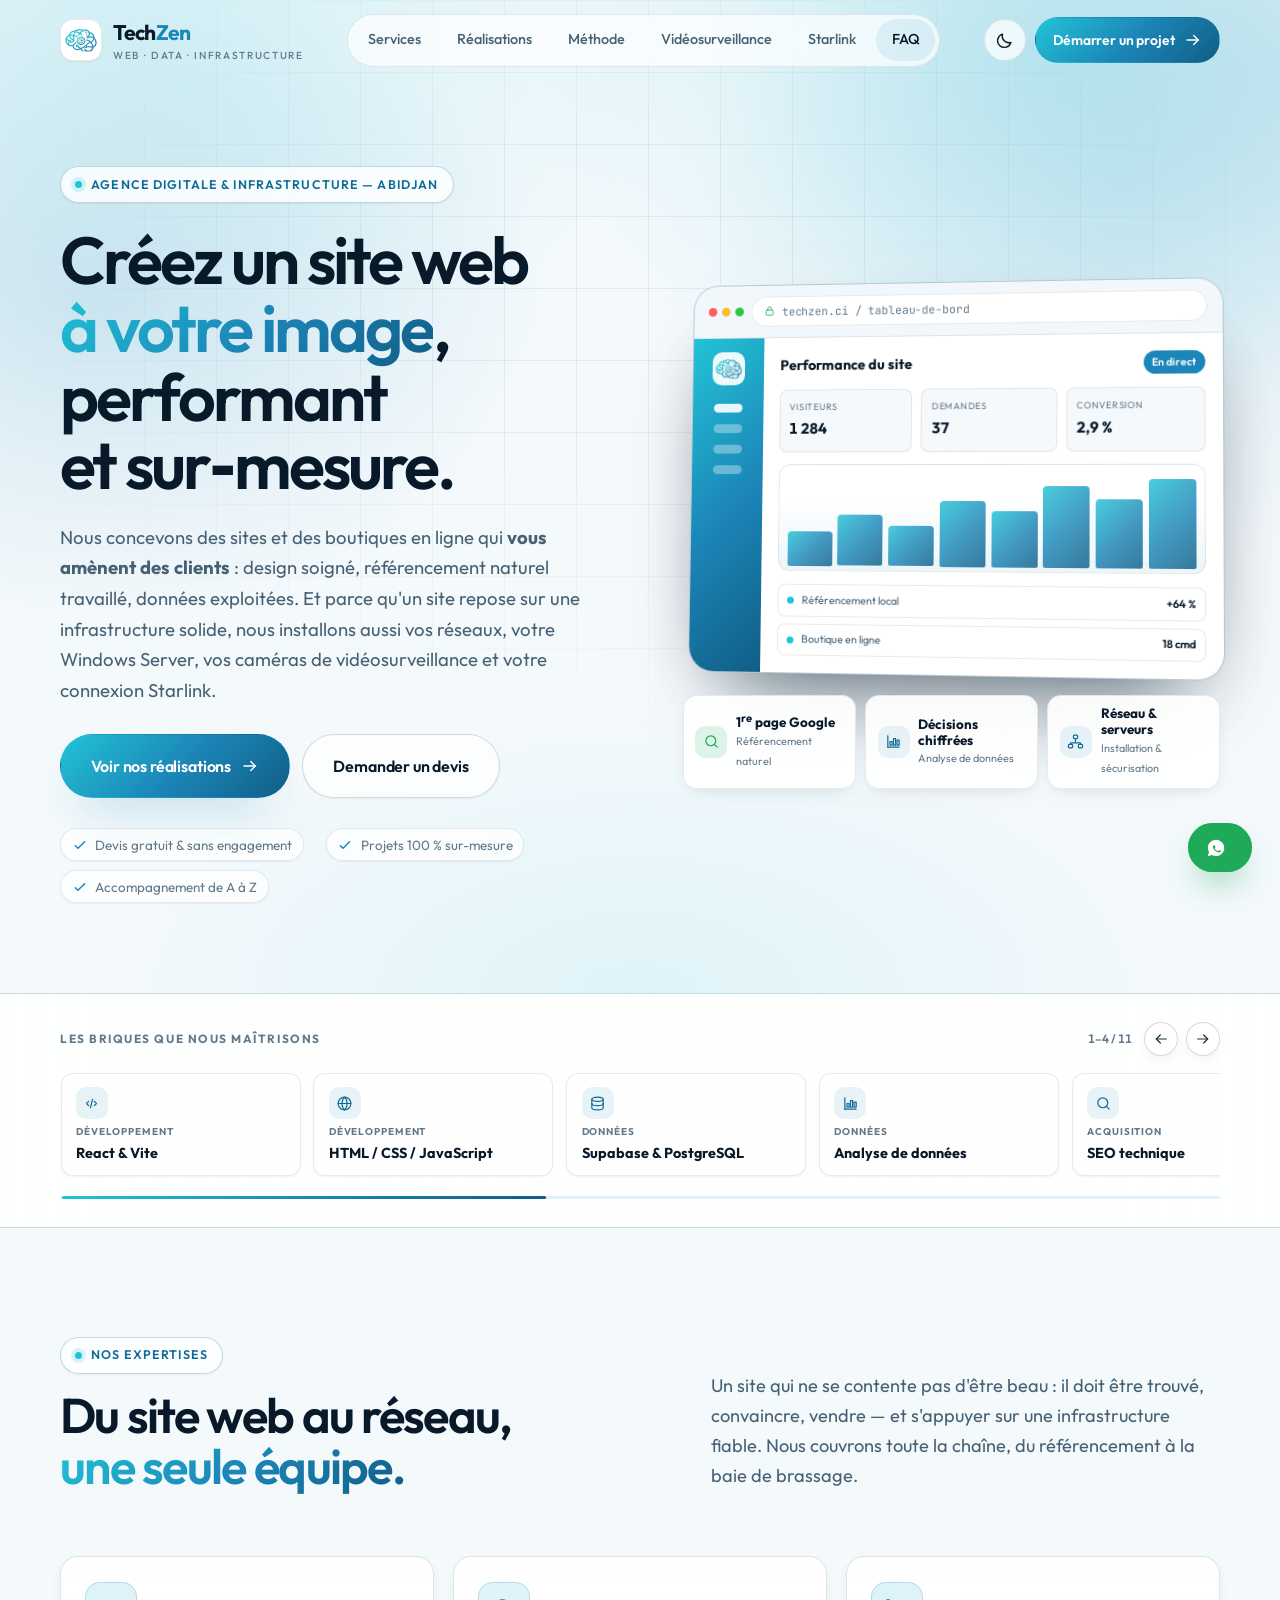
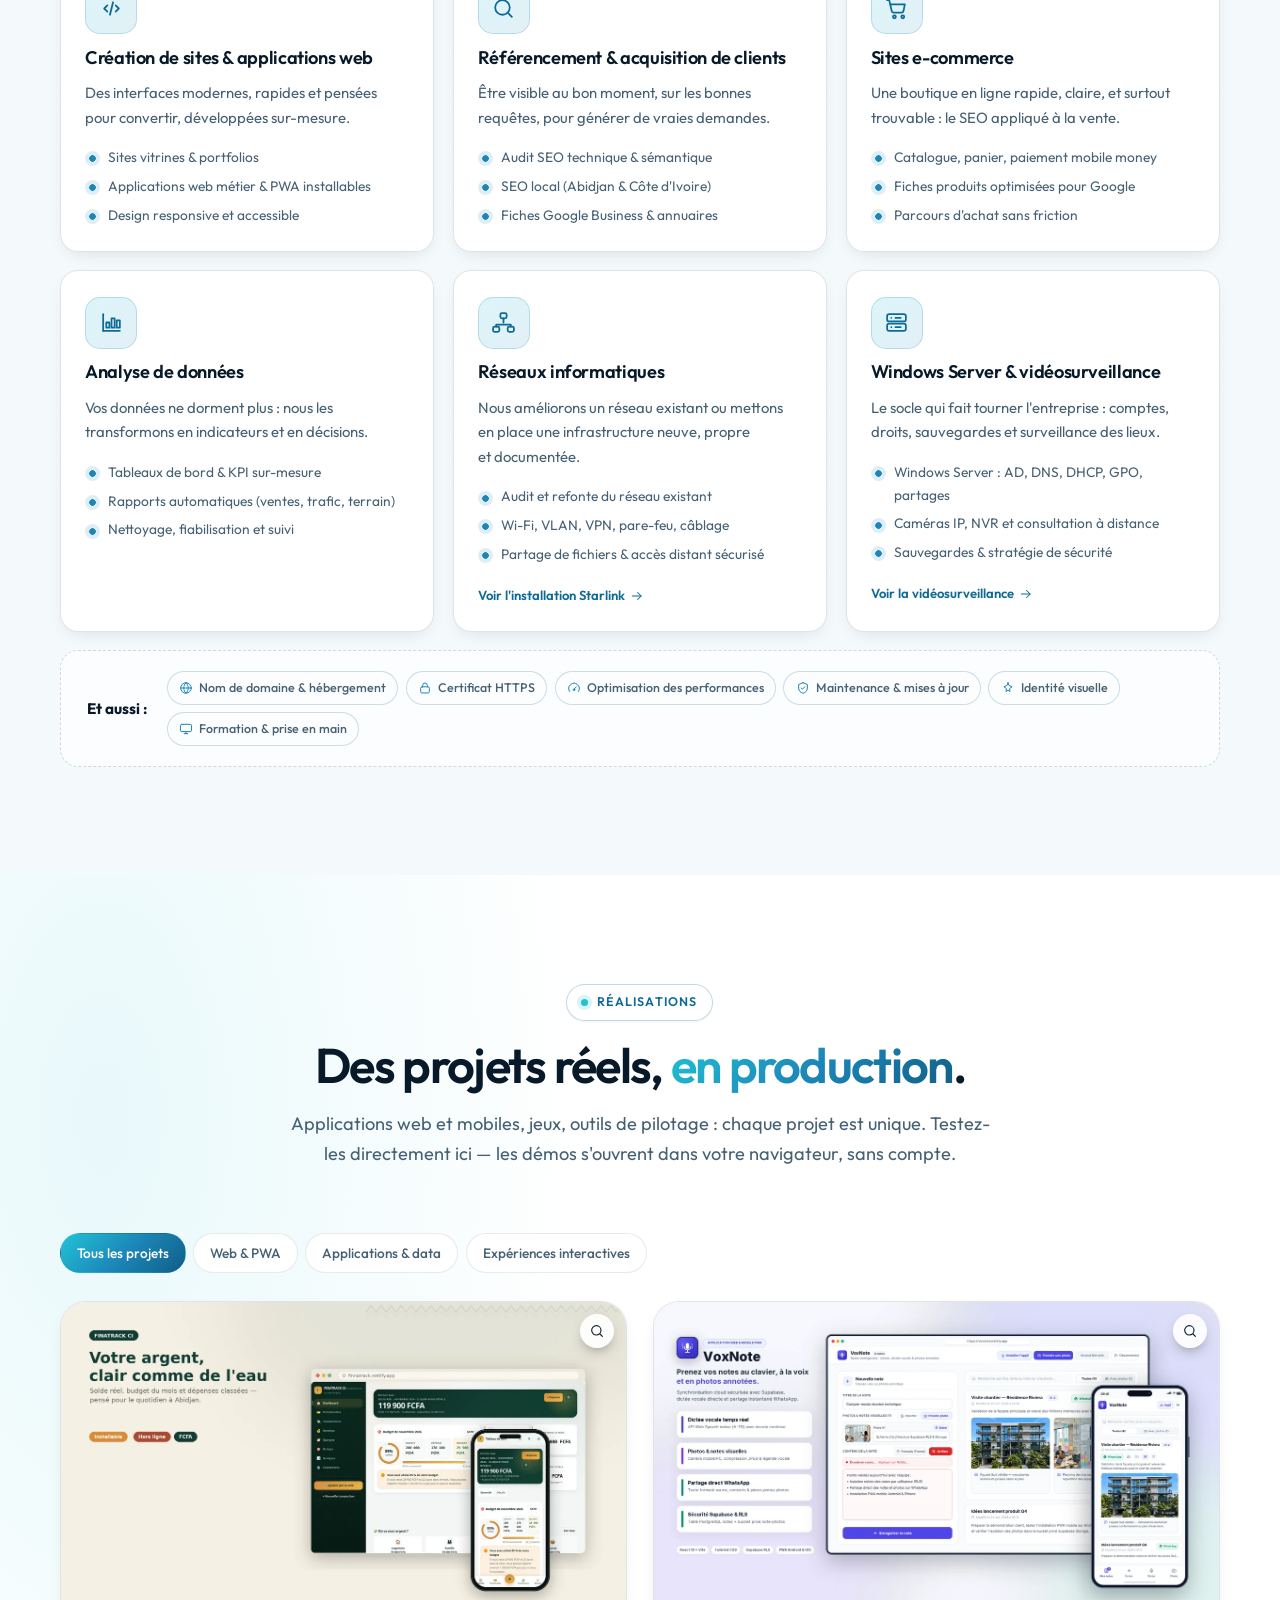
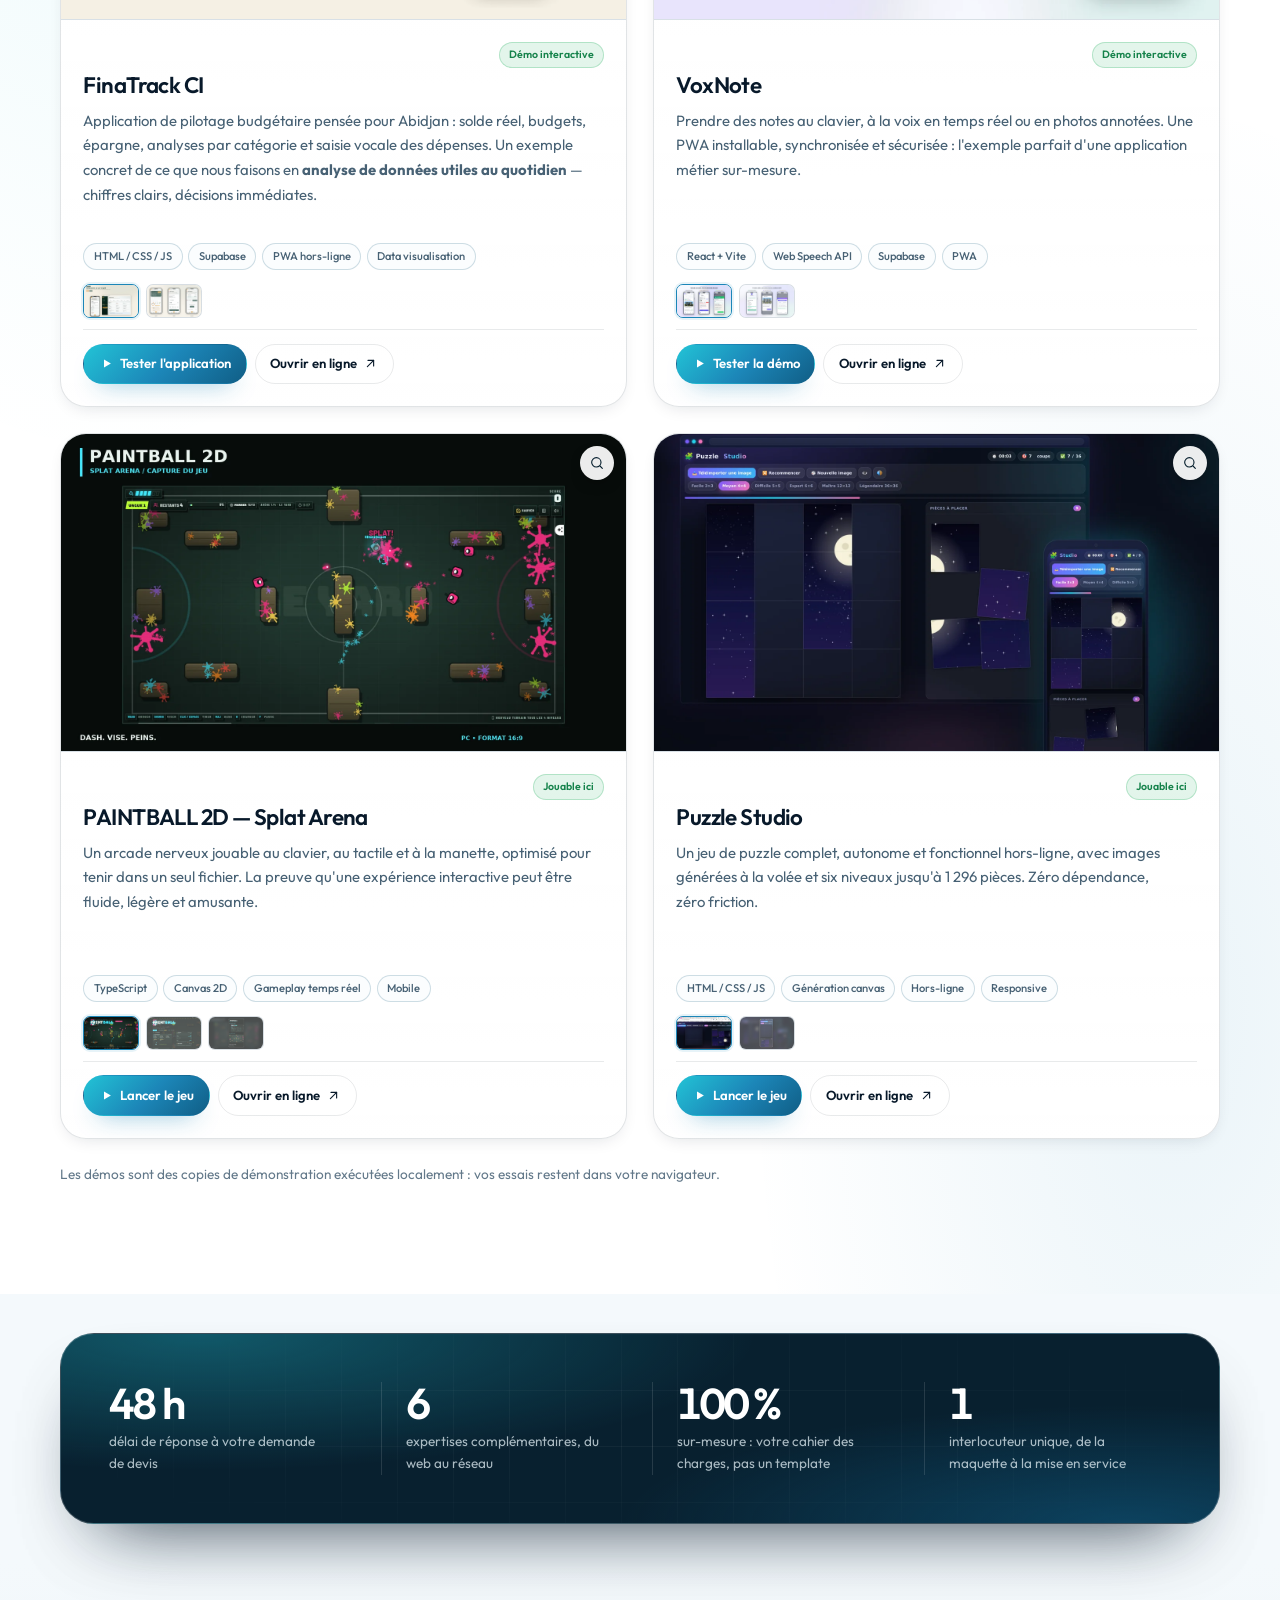
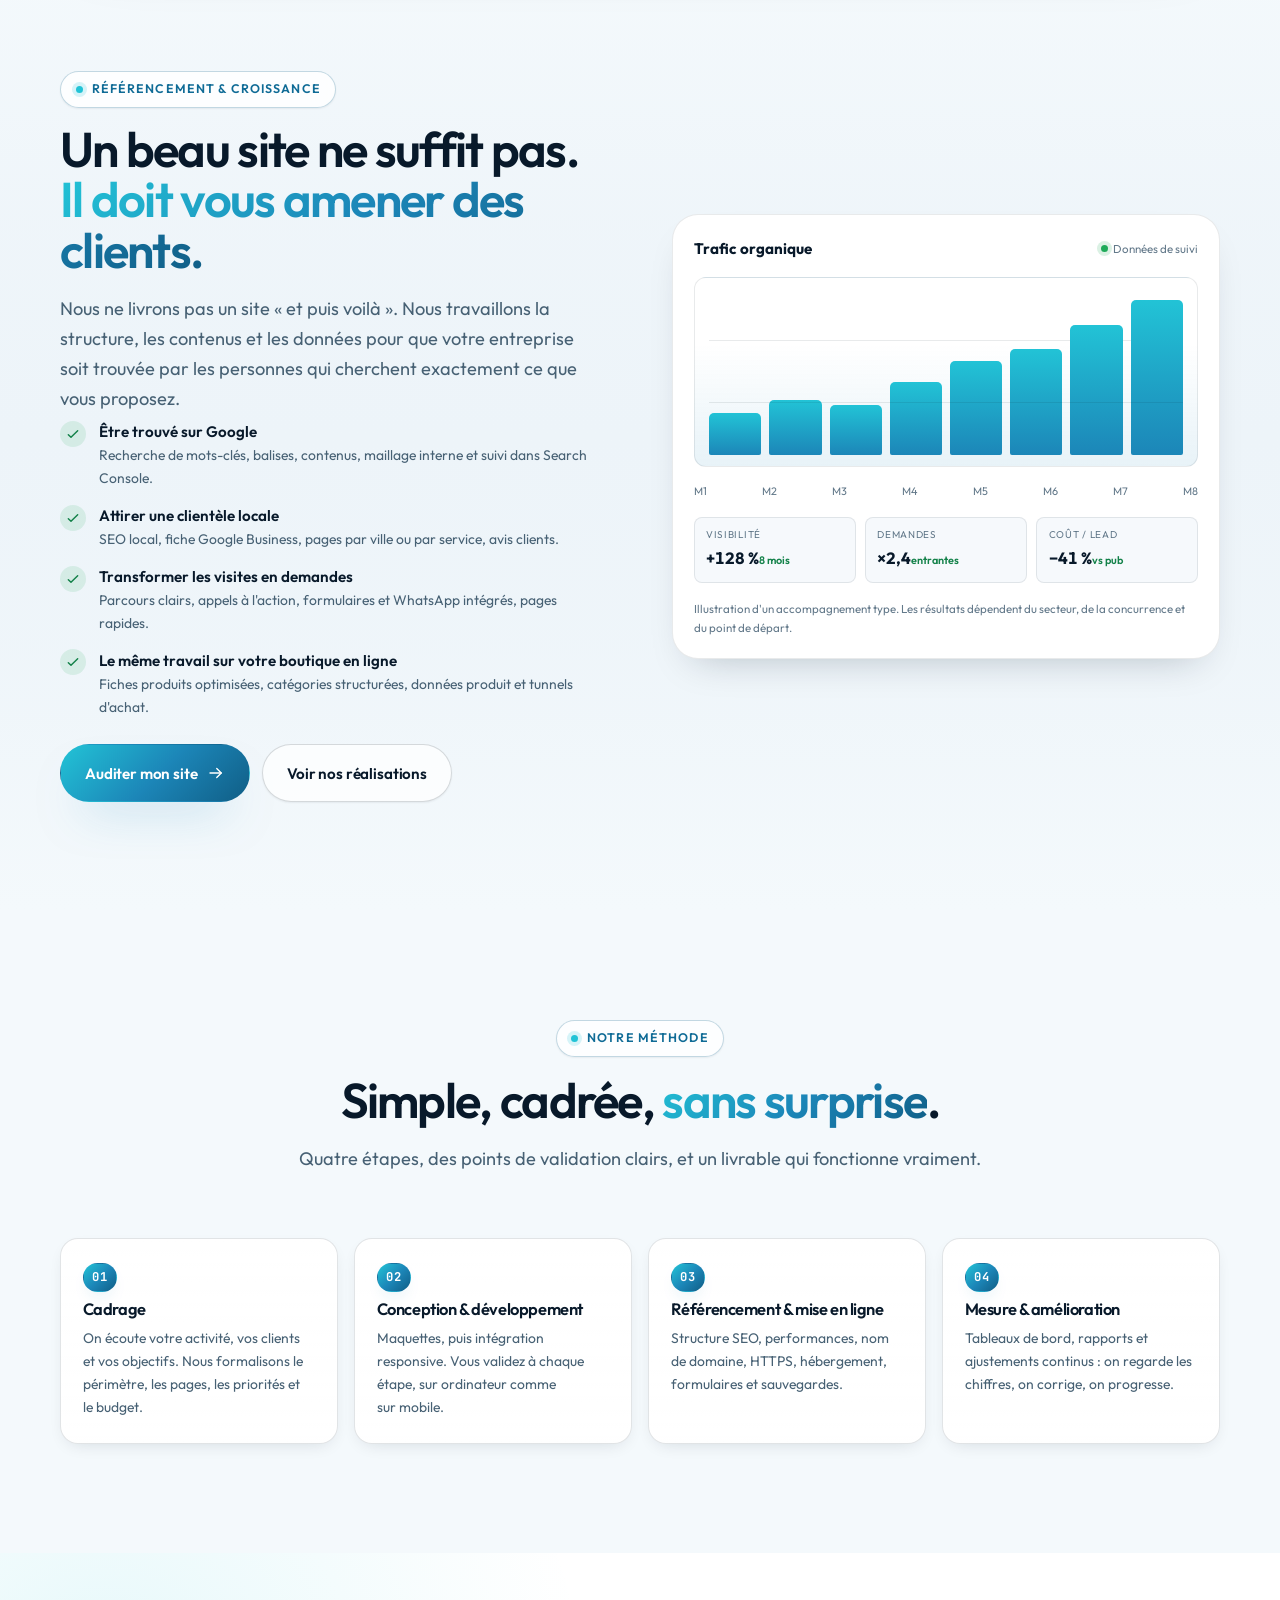
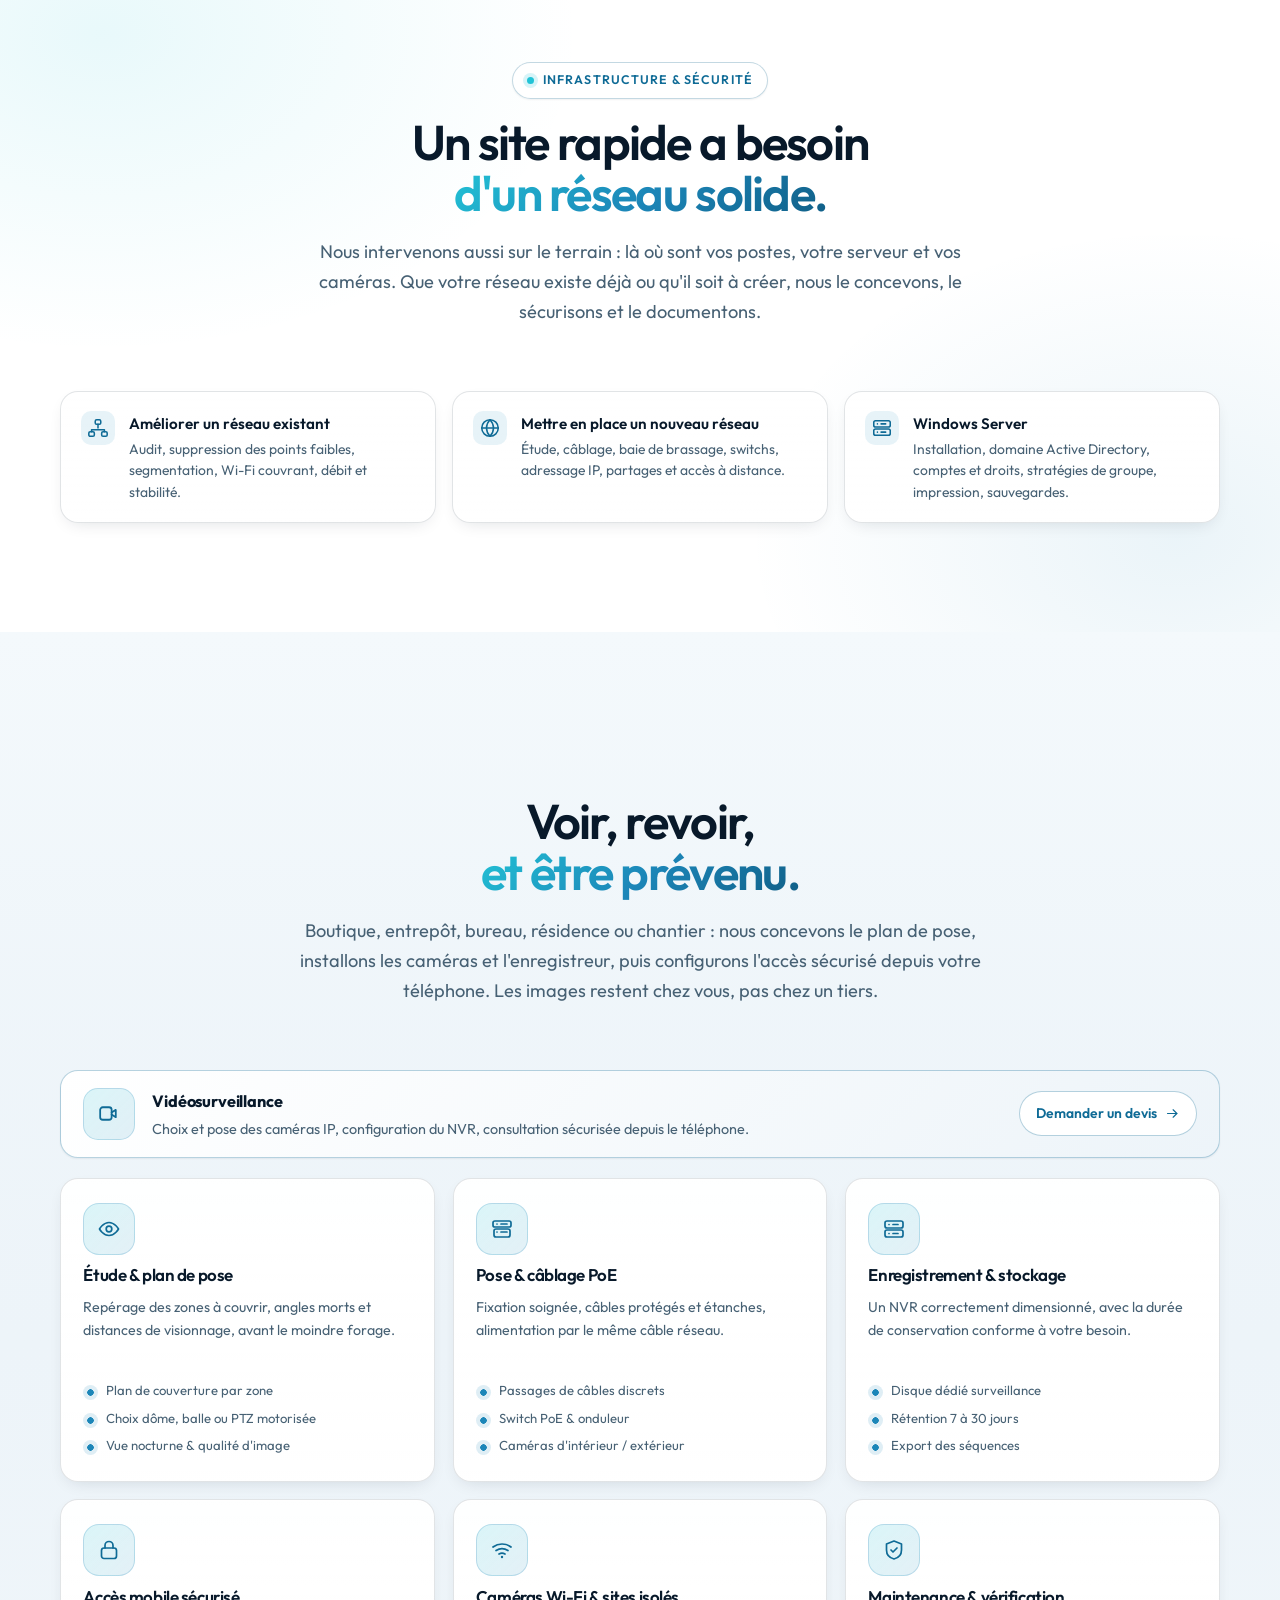
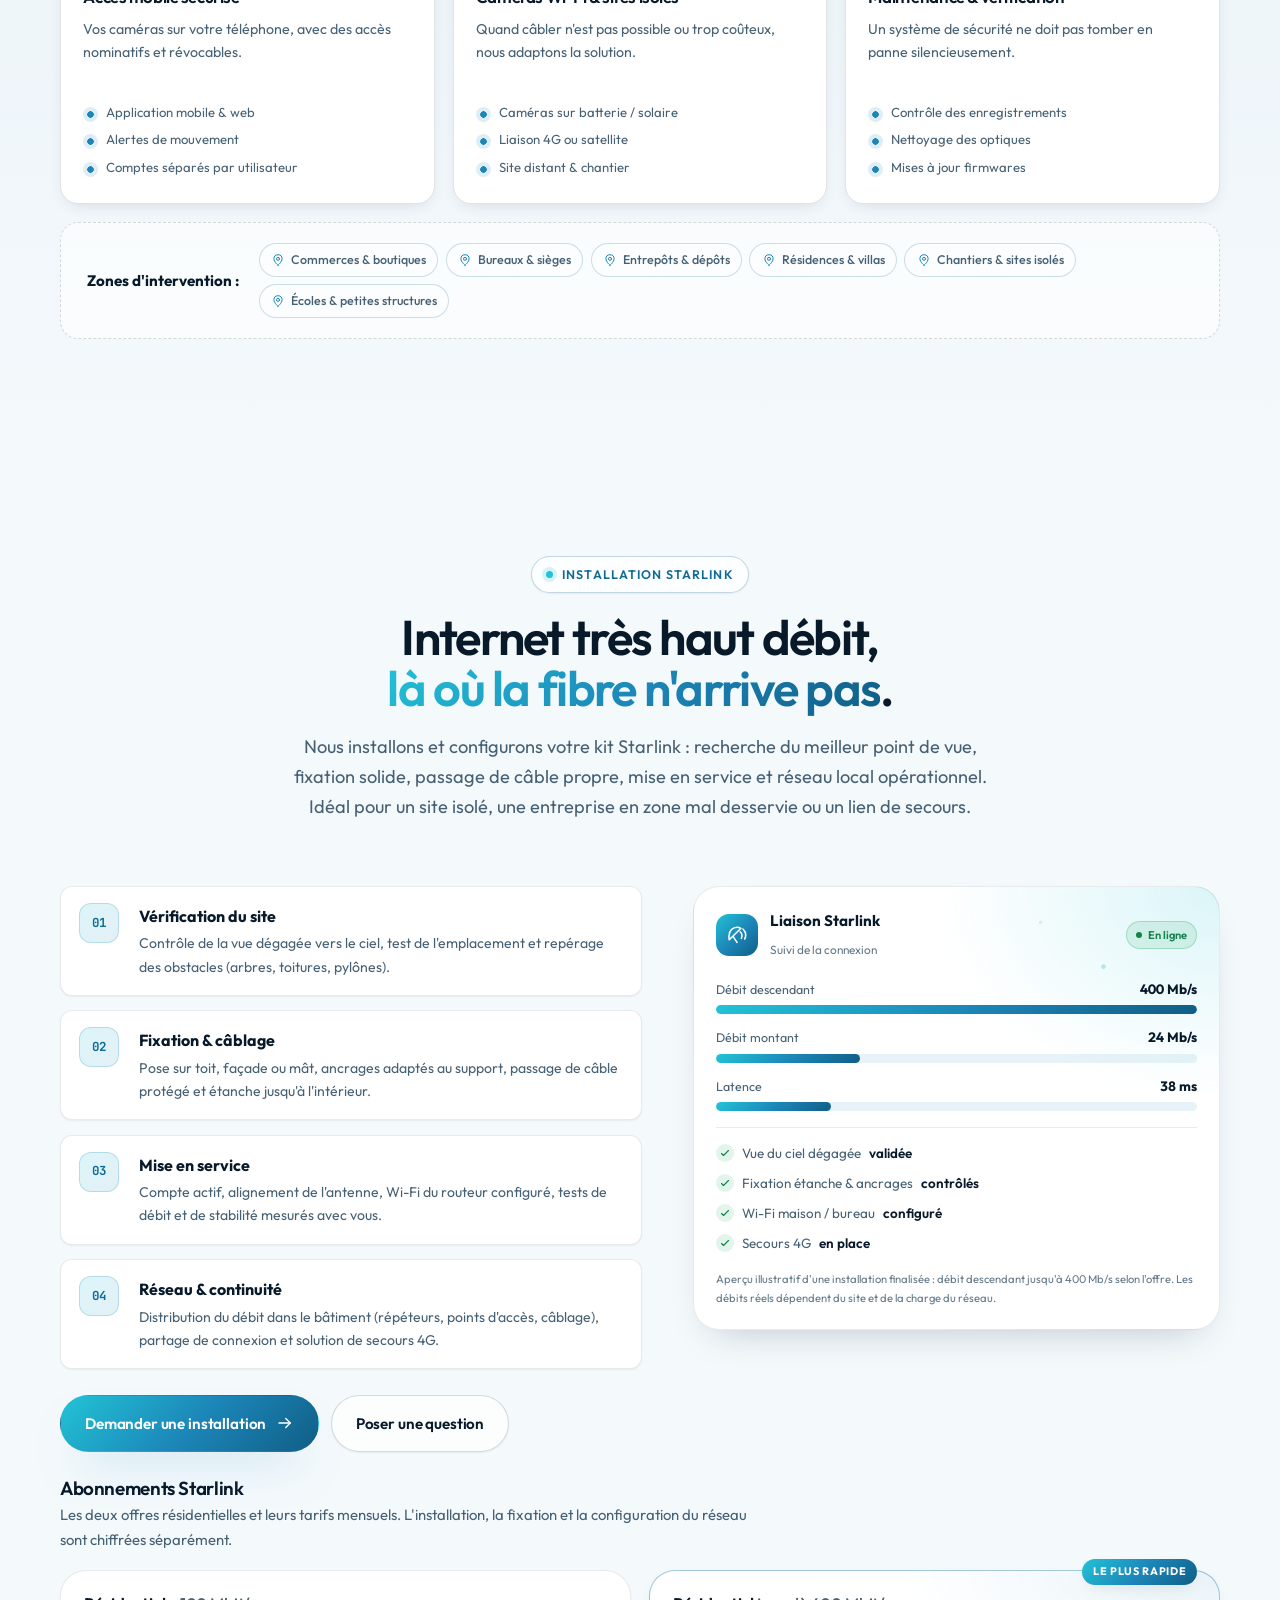
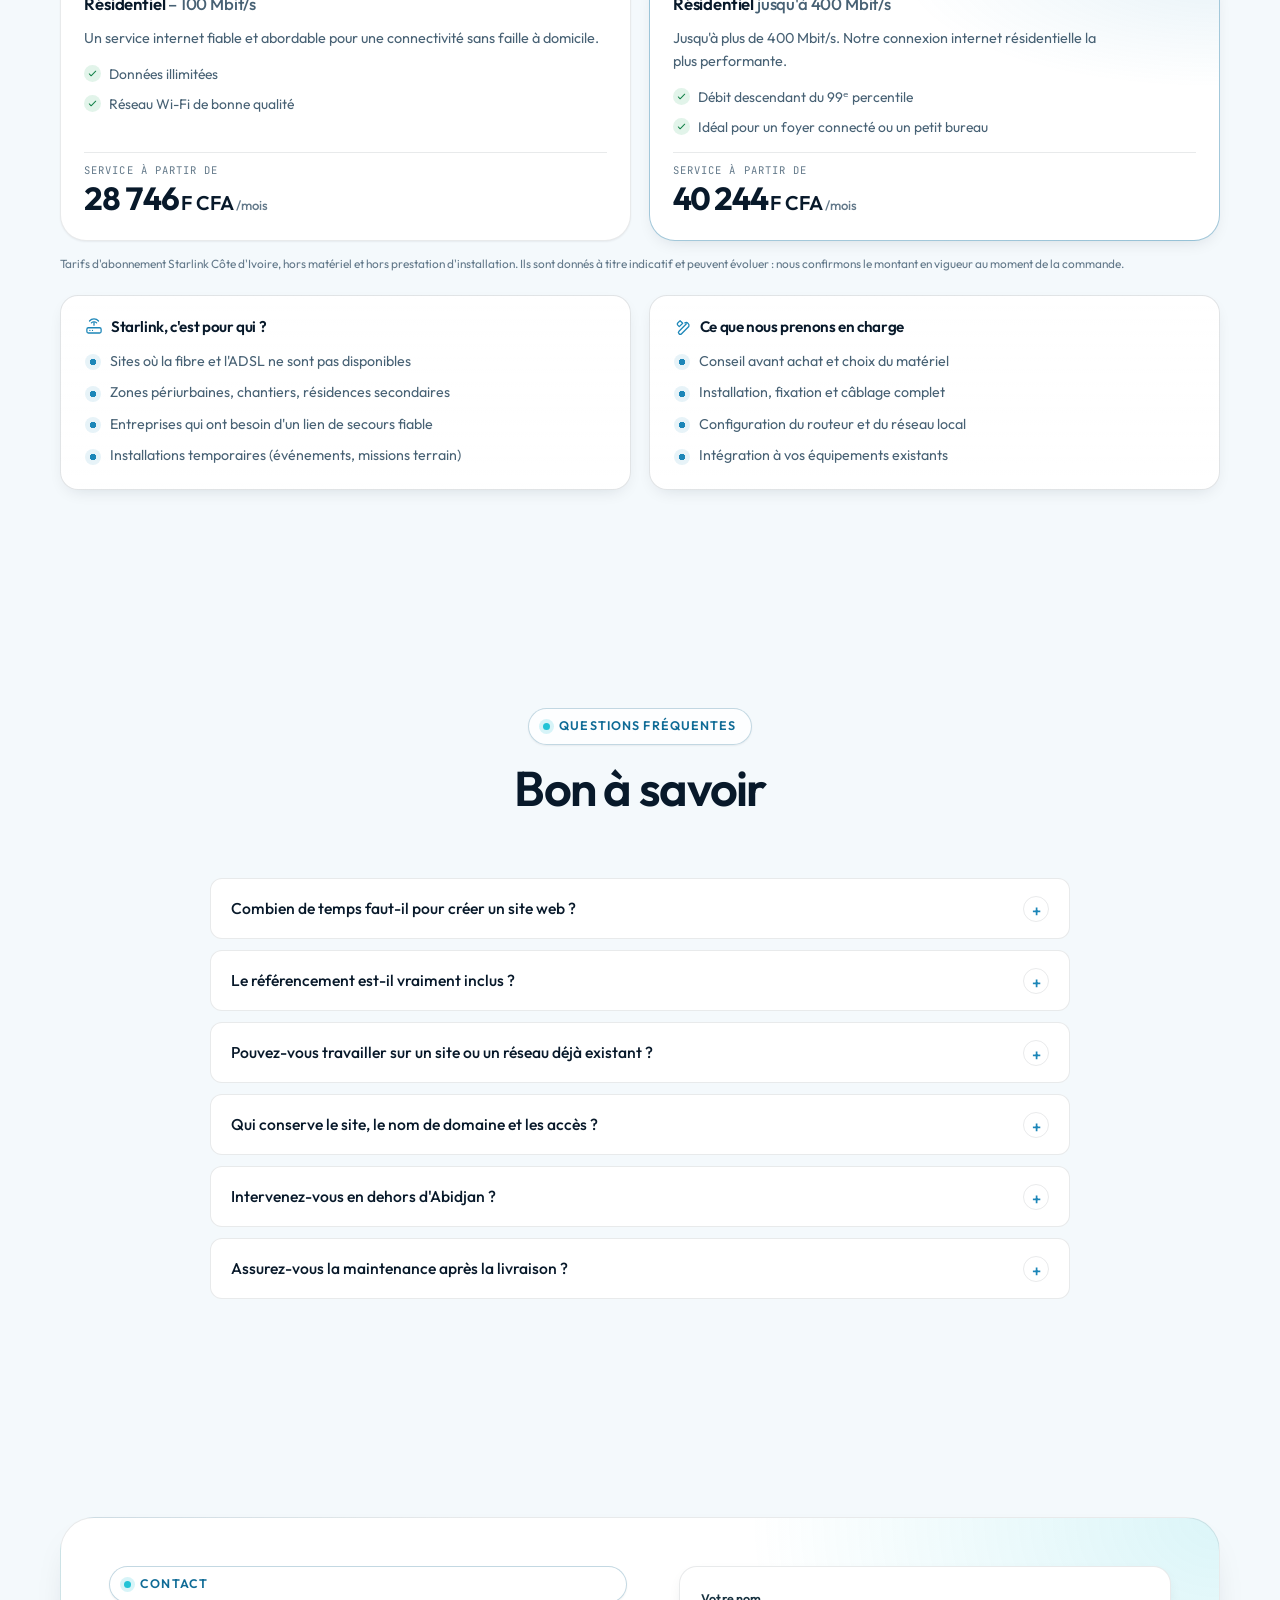
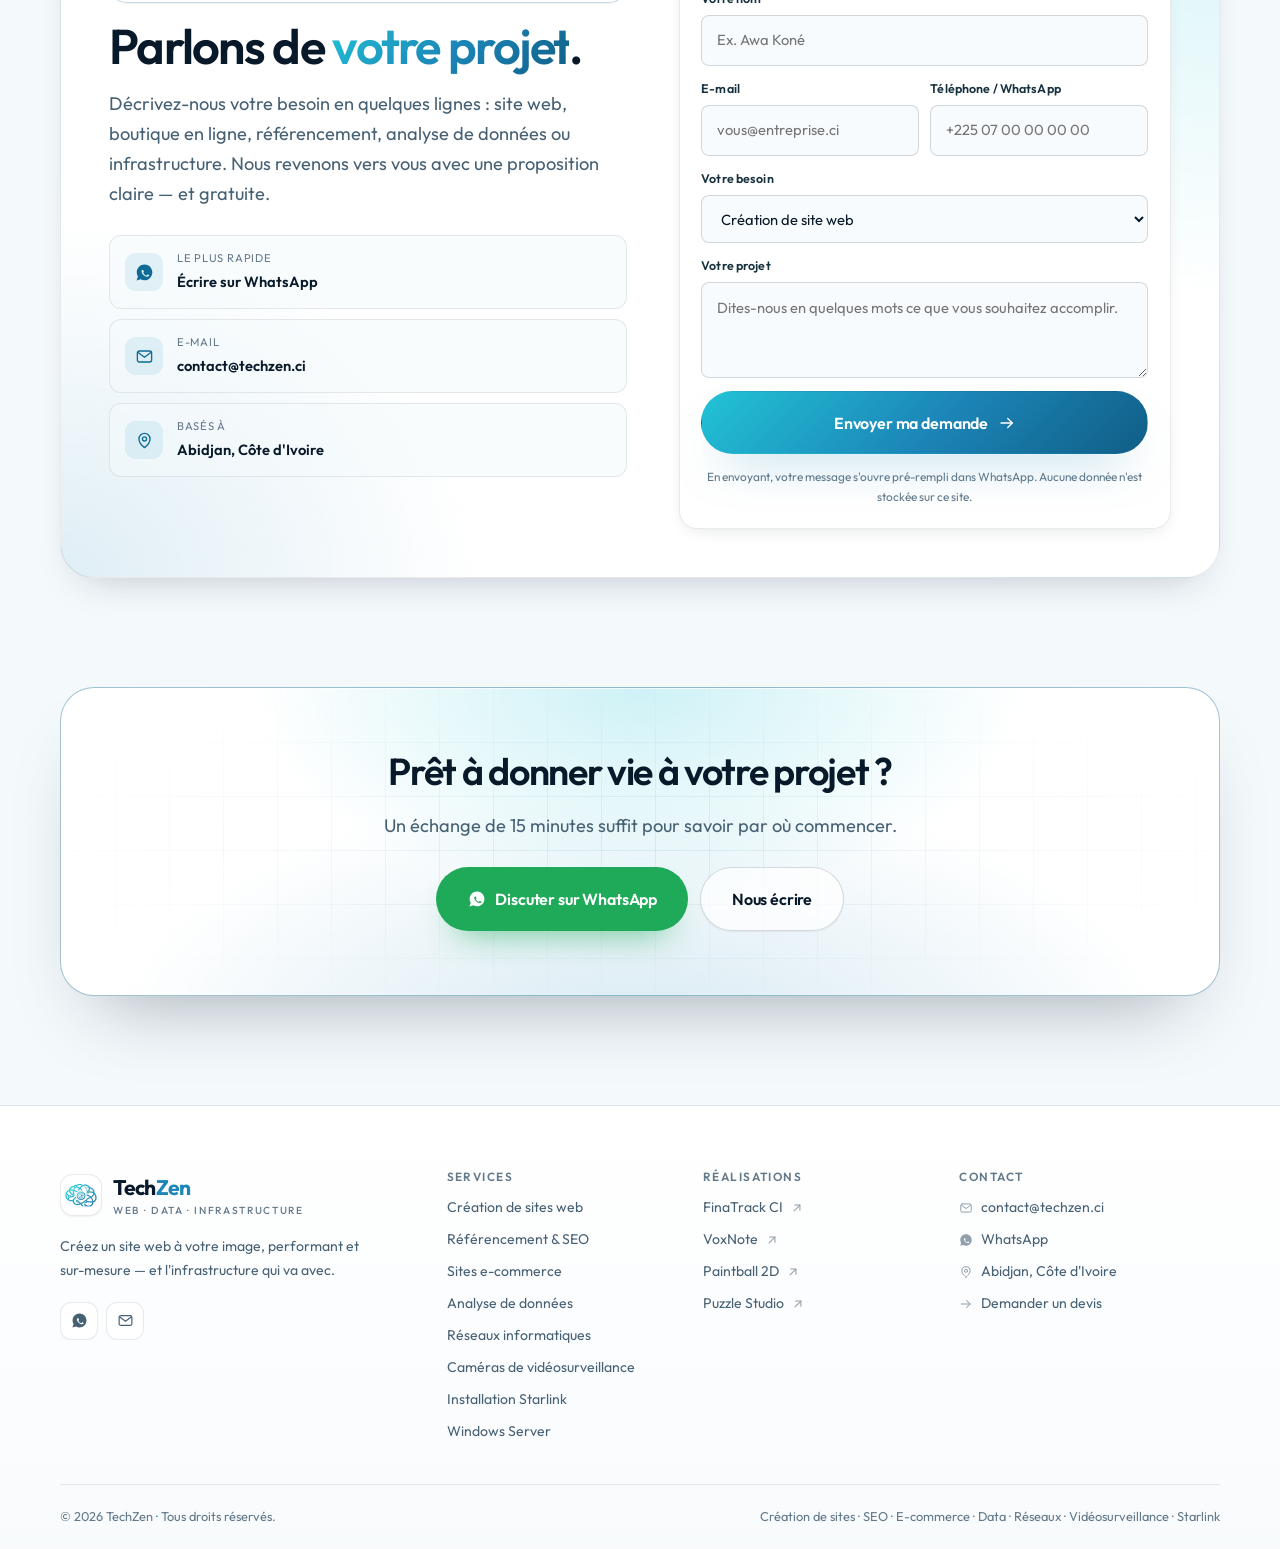
==== index.html @ c342a363 "Technos : le bandeau devient un carrousel à défilement visible Le ruban défilait tout seul et rien n" ====
<!DOCTYPE html>
<html lang="fr" data-theme="light" class="no-js">
<head>
<meta charset="UTF-8">
<meta name="viewport" content="width=device-width, initial-scale=1, viewport-fit=cover">
<meta name="theme-color" content="#0b1e2c">
<title>TechZen — Sites web, référencement, vidéosurveillance & Starlink à Abidjan</title>
<meta name="description" content="TechZen conçoit des sites web et des boutiques en ligne performants, booste votre référencement pour vous apporter des clients, analyse vos données et déploie votre infrastructure : réseaux informatiques, Windows Server, caméras de vidéosurveillance IP et installation Starlink.">
<meta name="author" content="TechZen">
<meta name="robots" content="index, follow">

<!-- Open Graph -->
<meta property="og:type" content="website">
<meta property="og:site_name" content="TechZen">
<meta property="og:title" content="TechZen — Sites web, e-commerce, référencement & IT">
<meta property="og:description" content="Créer un site web à votre image, performant et sur-mesure. Référencement, e-commerce, analyse de données, réseaux informatiques, Windows Server, vidéosurveillance et installation Starlink.">
<meta property="og:image" content="assets/img/finatrack-cover.webp">
<meta property="og:locale" content="fr_CI">
<meta name="twitter:card" content="summary_large_image">

<link rel="manifest" href="manifest.webmanifest">
<link rel="icon" type="image/png" sizes="64x64" href="assets/logo/techzen-favicon-64.png">
<link rel="icon" type="image/png" sizes="256x256" href="assets/logo/techzen-mark.png">
<link rel="apple-touch-icon" href="assets/logo/techzen-mark.png">

<link rel="preconnect" href="https://fonts.googleapis.com">
<link rel="preconnect" href="https://fonts.gstatic.com" crossorigin>
<link href="https://fonts.googleapis.com/css2?family=Outfit:wght@300;400;500;600;700;800&family=JetBrains+Mono:wght@400;600&display=swap" rel="stylesheet">
<link rel="stylesheet" href="styles.css">

<script type="application/ld+json">
{
  "@context": "https://schema.org",
  "@type": "ProfessionalService",
  "name": "TechZen",
  "slogan": "Créez un site web à votre image, performant et sur-mesure.",
  "description": "Agence digitale et infrastructure IT : création de sites web, référencement naturel, e-commerce, analyse de données, réseaux informatiques, Windows Server et vidéosurveillance IP.",
  "areaServed": "Côte d'Ivoire",
  "address": { "@type": "PostalAddress", "addressLocality": "Abidjan", "addressCountry": "CI" },
  "knowsAbout": ["Création de sites web", "Référencement naturel (SEO)", "E-commerce", "Analyse de données", "Réseaux informatiques", "Windows Server", "Vidéosurveillance IP", "Installation Starlink"]
}
</script>
<script>document.documentElement.classList.remove("no-js");document.documentElement.classList.add("js");</script>
</head>
<body>
<a class="skip-link" href="#main">Aller au contenu</a>
<div class="scroll-progress" id="scrollProgress" aria-hidden="true"></div>

<!-- ====================== SPRITE D'ICÔNES ====================== -->
<svg width="0" height="0" style="position:absolute" aria-hidden="true" focusable="false">
    <defs>
        <symbol id="i-code" viewBox="0 0 24 24" fill="none" stroke="currentColor" stroke-width="1.7" stroke-linecap="round" stroke-linejoin="round"><path d="m8 9-3 3 3 3"/><path d="m16 9 3 3-3 3"/><path d="M13.5 6l-3 12"/></symbol>
        <symbol id="i-search" viewBox="0 0 24 24" fill="none" stroke="currentColor" stroke-width="1.7" stroke-linecap="round" stroke-linejoin="round"><circle cx="11" cy="11" r="7"/><path d="m20 20-3.5-3.5"/></symbol>
        <symbol id="i-trend" viewBox="0 0 24 24" fill="none" stroke="currentColor" stroke-width="1.7" stroke-linecap="round" stroke-linejoin="round"><path d="M3 17l5-6 4 4 7-8"/><path d="M16 7h4v4"/></symbol>
        <symbol id="i-cart" viewBox="0 0 24 24" fill="none" stroke="currentColor" stroke-width="1.7" stroke-linecap="round" stroke-linejoin="round"><path d="M3 4h2l2.4 10.4a2 2 0 0 0 2 1.6h7.3a2 2 0 0 0 2-1.55L20 8H6"/><circle cx="10" cy="20" r="1.4"/><circle cx="18" cy="20" r="1.4"/></symbol>
        <symbol id="i-chart" viewBox="0 0 24 24" fill="none" stroke="currentColor" stroke-width="1.7" stroke-linecap="round" stroke-linejoin="round"><path d="M4 20V4"/><path d="M4 20h16"/><rect x="7" y="12" width="3" height="5"/><rect x="12" y="8" width="3" height="9"/><rect x="17" y="10" width="3" height="7"/></symbol>
        <symbol id="i-network" viewBox="0 0 24 24" fill="none" stroke="currentColor" stroke-width="1.7" stroke-linecap="round" stroke-linejoin="round"><rect x="9" y="3" width="6" height="5" rx="1.5"/><rect x="2" y="16" width="6" height="5" rx="1.5"/><rect x="16" y="16" width="6" height="5" rx="1.5"/><path d="M12 8v4"/><path d="M5 16v-2h14v2"/></symbol>
        <symbol id="i-server" viewBox="0 0 24 24" fill="none" stroke="currentColor" stroke-width="1.7" stroke-linecap="round" stroke-linejoin="round"><rect x="3" y="4" width="18" height="7" rx="2"/><rect x="3" y="13" width="18" height="7" rx="2"/><path d="M7 7.5h.01M7 16.5h.01"/><path d="M11 7.5h5M11 16.5h5"/></symbol>
        <symbol id="i-camera" viewBox="0 0 24 24" fill="none" stroke="currentColor" stroke-width="1.7" stroke-linecap="round" stroke-linejoin="round"><path d="M4 8.5A2.5 2.5 0 0 1 6.5 6h6A2.5 2.5 0 0 1 15 8.5v7A2.5 2.5 0 0 1 12.5 18h-6A2.5 2.5 0 0 1 4 15.5z"/><path d="m15 11 4-2.5v7L15 13"/></symbol>
        <symbol id="i-satellite" viewBox="0 0 24 24" fill="none" stroke="currentColor" stroke-width="1.7" stroke-linecap="round" stroke-linejoin="round"><path d="M4 15.5 2.5 14l4-4L8 11.5"/><path d="M10 13 8 11 12 7l2 2"/><path d="m6.5 12.5 5 -5L16 12l-5 5z"/><path d="M16.5 4.5l3 3"/><path d="M14.5 6.5 13 5"/><path d="M19 9.5 17.5 8"/><path d="M14 17c2 1 3 2.5 3 4"/><path d="M17.5 14.5c3 1.5 4.5 3.8 4.5 6.5"/></symbol>
        <symbol id="i-dish" viewBox="0 0 24 24" fill="none" stroke="currentColor" stroke-width="1.7" stroke-linecap="round" stroke-linejoin="round"><path d="M3.5 12a8.5 8.5 0 0 1 8.5-8.5c1.6 0 3 .4 4.3 1.2L3.5 17.2A8.4 8.4 0 0 1 3.5 12Z"/><path d="m8 14 4 6"/><path d="M15.5 8.5c1.9 1.9 2.4 4.8 1.2 7.2"/><path d="M18.5 5.5c3 3 3.7 7.3 1.9 10.9"/></symbol>
        <symbol id="i-cctv" viewBox="0 0 24 24" fill="none" stroke="currentColor" stroke-width="1.7" stroke-linecap="round" stroke-linejoin="round"><path d="M3 8.5 13.5 5l2.6 6-10.5 3.5z"/><path d="m6 16 1.5 4"/><path d="M17.5 7.5 21 6.4"/><path d="M16.1 11.2 18 14l2-1"/><circle cx="5.5" cy="12.4" r="1"/></symbol>
        <symbol id="i-bolt" viewBox="0 0 24 24" fill="none" stroke="currentColor" stroke-width="1.7" stroke-linecap="round" stroke-linejoin="round"><path d="M13 2 5 13h5l-1 9 8-11h-5l1-9Z"/></symbol>
        <symbol id="i-router" viewBox="0 0 24 24" fill="none" stroke="currentColor" stroke-width="1.7" stroke-linecap="round" stroke-linejoin="round"><rect x="2.5" y="13" width="19" height="7" rx="2"/><path d="M6.5 16.5h.01M10 16.5h.01"/><path d="M12 9.5V6"/><path d="M8.5 6.5a5 5 0 0 1 7 0"/><path d="M6 4a8 8 0 0 1 12 0"/></symbol>
        <symbol id="i-sun-arrow" viewBox="0 0 24 24" fill="none" stroke="currentColor" stroke-width="1.7" stroke-linecap="round" stroke-linejoin="round"><circle cx="12" cy="12" r="4"/><path d="M12 2.5v2M12 19.5v2M2.5 12h2M19.5 12h2M5.6 5.6l1.4 1.4M17 17l1.4 1.4M18.4 5.6 17 7M7 17l-1.4 1.4"/></symbol>
        <symbol id="i-tools" viewBox="0 0 24 24" fill="none" stroke="currentColor" stroke-width="1.7" stroke-linecap="round" stroke-linejoin="round"><path d="M14.5 6.5a3.8 3.8 0 0 1 5.2 4.9l-9.6 9.6a2.4 2.4 0 0 1-3.4-3.4l9.6-9.6"/><path d="M8.2 3.5 5 6.7a2 2 0 0 0 0 2.8l2 2 4.6-4.6-2-2a2 2 0 0 0-1.4-.6Z"/></symbol>
        <symbol id="i-eye" viewBox="0 0 24 24" fill="none" stroke="currentColor" stroke-width="1.7" stroke-linecap="round" stroke-linejoin="round"><path d="M2.5 12S6 5.5 12 5.5 21.5 12 21.5 12 18 18.5 12 18.5 2.5 12 2.5 12Z"/><circle cx="12" cy="12" r="2.8"/></symbol>
        <symbol id="i-poe" viewBox="0 0 24 24" fill="none" stroke="currentColor" stroke-width="1.7" stroke-linecap="round" stroke-linejoin="round"><rect x="3" y="4" width="18" height="6" rx="1.8"/><path d="M6 20h12a2 2 0 0 0 2-2v-4a2 2 0 0 0-2-2H6a2 2 0 0 0-2 2v4a2 2 0 0 0 2 2Z"/><path d="M7 7h.01M7 15h.01M11 7h6M11 15h6"/></symbol>
        <symbol id="i-whatsapp" viewBox="0 0 24 24" fill="currentColor"><path d="M12.04 2C6.6 2 2.2 6.4 2.2 11.84c0 1.9.53 3.68 1.46 5.2L2 22l5.1-1.6a9.86 9.86 0 0 0 4.94 1.32h.01c5.43 0 9.84-4.4 9.84-9.84C21.89 6.4 17.47 2 12.04 2Zm5.76 13.87c-.24.68-1.4 1.3-1.94 1.34-.54.05-1.03.24-2.9-.6-2.26-1.02-3.68-3.35-3.79-3.5-.11-.16-.9-1.2-.9-2.29 0-1.09.57-1.62.77-1.84.2-.22.44-.28.59-.28h.42c.14 0 .32-.05.5.38.19.46.63 1.58.68 1.69.06.11.09.24.02.39-.08.15-.15.24-.3.39-.14.14-.3.32-.43.43-.14.11-.29.24-.12.47.16.23.73 1.2 1.56 1.94 1.07.95 1.98 1.24 2.22 1.35.24.11.38.09.52-.06.14-.15.6-.7.76-.94.16-.24.32-.2.54-.12.22.08 1.4.66 1.64.78.24.11.4.17.46.27.06.09.06.55-.18 1.23Z"/></symbol>
        <symbol id="i-arrow-ur" viewBox="0 0 24 24" fill="none" stroke="currentColor" stroke-width="1.8" stroke-linecap="round" stroke-linejoin="round"><path d="M7 17 17 7"/><path d="M8 7h9v9"/></symbol>
        <symbol id="i-arrow-r" viewBox="0 0 24 24" fill="none" stroke="currentColor" stroke-width="1.8" stroke-linecap="round" stroke-linejoin="round"><path d="M4 12h15"/><path d="m13 6 6 6-6 6"/></symbol>
        <symbol id="i-arrow-l" viewBox="0 0 24 24" fill="none" stroke="currentColor" stroke-width="1.8" stroke-linecap="round" stroke-linejoin="round"><path d="M20 12H5"/><path d="m11 18-6-6 6-6"/></symbol>
        <symbol id="i-check" viewBox="0 0 24 24" fill="none" stroke="currentColor" stroke-width="2.2" stroke-linecap="round" stroke-linejoin="round"><path d="m5 13 4 4L19 7"/></symbol>
        <symbol id="i-mail" viewBox="0 0 24 24" fill="none" stroke="currentColor" stroke-width="1.7" stroke-linecap="round" stroke-linejoin="round"><rect x="3" y="5" width="18" height="14" rx="2.5"/><path d="m4 7 8 6 8-6"/></symbol>
        <symbol id="i-phone" viewBox="0 0 24 24" fill="none" stroke="currentColor" stroke-width="1.7" stroke-linecap="round" stroke-linejoin="round"><path d="M5 3h3l2 5-2.5 1.8a12 12 0 0 0 5.7 5.7L15 13l5 2v3a2 2 0 0 1-2.2 2A16 16 0 0 1 3 5.2 2 2 0 0 1 5 3Z"/></symbol>
        <symbol id="i-pin" viewBox="0 0 24 24" fill="none" stroke="currentColor" stroke-width="1.7" stroke-linecap="round" stroke-linejoin="round"><path d="M12 21s7-5.6 7-11a7 7 0 1 0-14 0c0 5.4 7 11 7 11Z"/><circle cx="12" cy="10" r="2.6"/></symbol>
        <symbol id="i-sun" viewBox="0 0 24 24" fill="none" stroke="currentColor" stroke-width="1.8" stroke-linecap="round" stroke-linejoin="round"><circle cx="12" cy="12" r="4"/><path d="M12 2v2M12 20v2M2 12h2M20 12h2M5 5l1.5 1.5M17.5 17.5 19 19M19 5l-1.5 1.5M6.5 17.5 5 19"/></symbol>
        <symbol id="i-moon" viewBox="0 0 24 24" fill="none" stroke="currentColor" stroke-width="1.8" stroke-linecap="round" stroke-linejoin="round"><path d="M20 14.5A8.5 8.5 0 0 1 9.5 4a8.5 8.5 0 1 0 10.5 10.5Z"/></symbol>
        <symbol id="i-menu" viewBox="0 0 24 24" fill="none" stroke="currentColor" stroke-width="1.9" stroke-linecap="round"><path d="M4 7h16M4 12h16M4 17h16"/></symbol>
        <symbol id="i-x" viewBox="0 0 24 24" fill="none" stroke="currentColor" stroke-width="1.9" stroke-linecap="round"><path d="M6 6l12 12M18 6 6 18"/></symbol>
        <symbol id="i-shield" viewBox="0 0 24 24" fill="none" stroke="currentColor" stroke-width="1.7" stroke-linecap="round" stroke-linejoin="round"><path d="M12 3l7.5 3v6c0 4.4-3.1 7.9-7.5 9-4.4-1.1-7.5-4.6-7.5-9V6L12 3Z"/><path d="m9 12 2 2 4-4"/></symbol>
        <symbol id="i-globe" viewBox="0 0 24 24" fill="none" stroke="currentColor" stroke-width="1.7" stroke-linecap="round" stroke-linejoin="round"><circle cx="12" cy="12" r="9"/><path d="M3 12h18"/><path d="M12 3c2.5 2.6 3.8 5.7 3.8 9S14.5 18.4 12 21c-2.5-2.6-3.8-5.7-3.8-9S9.5 5.6 12 3Z"/></symbol>
        <symbol id="i-spark" viewBox="0 0 24 24" fill="none" stroke="currentColor" stroke-width="1.7" stroke-linecap="round" stroke-linejoin="round"><path d="M12 3l1.9 4.9L19 9.8l-4.2 3.1.6 5.1L12 15.6 8.6 18l.6-5.1L5 9.8l5.1-1.9L12 3Z"/></symbol>
        <symbol id="i-gauge" viewBox="0 0 24 24" fill="none" stroke="currentColor" stroke-width="1.7" stroke-linecap="round" stroke-linejoin="round"><path d="M4.5 18a9 9 0 1 1 15 0"/><path d="m12 14 4-4"/><circle cx="12" cy="15" r="1.4"/></symbol>
        <symbol id="i-lock" viewBox="0 0 24 24" fill="none" stroke="currentColor" stroke-width="1.7" stroke-linecap="round" stroke-linejoin="round"><rect x="4.5" y="10" width="15" height="10.5" rx="2.5"/><path d="M8 10V7.5a4 4 0 0 1 8 0V10"/></symbol>
        <symbol id="i-monitor" viewBox="0 0 24 24" fill="none" stroke="currentColor" stroke-width="1.7" stroke-linecap="round" stroke-linejoin="round"><rect x="2.5" y="4" width="19" height="12.5" rx="2.5"/><path d="M9 20h6M12 16.5V20"/></symbol>
        <symbol id="i-play" viewBox="0 0 24 24" fill="currentColor"><path d="M8 5.5v13l11-6.5-11-6.5Z"/></symbol>
        <symbol id="i-db" viewBox="0 0 24 24" fill="none" stroke="currentColor" stroke-width="1.7" stroke-linecap="round" stroke-linejoin="round"><ellipse cx="12" cy="6" rx="8" ry="3"/><path d="M4 6v6c0 1.7 3.6 3 8 3s8-1.3 8-3V6"/><path d="M4 12v6c0 1.7 3.6 3 8 3s8-1.3 8-3v-6"/></symbol>
        <symbol id="i-wifi" viewBox="0 0 24 24" fill="none" stroke="currentColor" stroke-width="1.7" stroke-linecap="round" stroke-linejoin="round"><path d="M3 9a15 15 0 0 1 18 0"/><path d="M6 12.5a11 11 0 0 1 12 0"/><path d="M9 16a6 6 0 0 1 6 0"/><circle cx="12" cy="19" r="1.2" fill="currentColor" stroke="none"/></symbol>
    </defs>
</svg>

<!-- ====================== NAVIGATION ====================== -->
<header class="nav" id="nav">
    <div class="wrap nav__inner">
        <a href="#accueil" class="brand" aria-label="TechZen — accueil">
            <span class="brand__mark"><img src="assets/logo/techzen-mark.png" alt="Logo TechZen" width="42" height="42"></span>
            <span>
                <span class="brand__name">Tech<b>Zen</b></span>
                <span class="brand__tag">Web · Data · Infrastructure</span>
            </span>
        </a>

        <nav class="nav__links" aria-label="Navigation principale">
            <a href="#services">Services</a>
            <a href="#realisations">Réalisations</a>
            <a href="#methode">Méthode</a>
            <a href="#videosurveillance">Vidéosurveillance</a>
            <a href="#starlink">Starlink</a>
            <a href="#faq">FAQ</a>
        </nav>

        <div class="nav__actions">
            <button class="theme-toggle" id="themeToggle" type="button" aria-label="Changer de thème" title="Thème clair / sombre">
                <svg class="icon-moon" aria-hidden="true"><use href="#i-moon"/></svg>
                <svg class="icon-sun" aria-hidden="true"><use href="#i-sun"/></svg>
            </button>
            <a class="btn btn--primary btn--sm" href="#contact">
                Démarrer un projet
                <svg aria-hidden="true"><use href="#i-arrow-r"/></svg>
            </a>
            <button class="nav__burger" id="burger" type="button" aria-expanded="false" aria-controls="mobileNav" aria-label="Ouvrir le menu">
                <svg class="icon-menu" aria-hidden="true"><use href="#i-menu"/></svg>
                <svg class="icon-close" aria-hidden="true"><use href="#i-x"/></svg>
            </button>
        </div>
    </div>
</header>

<nav class="mnav" id="mobileNav" aria-label="Navigation mobile">
    <a href="#services">Services</a>
    <a href="#realisations">Réalisations</a>
    <a href="#methode">Méthode</a>
    <a href="#videosurveillance">Vidéosurveillance</a>
    <a href="#starlink">Starlink</a>
    <a href="#faq">FAQ</a>
    <a href="#contact">Contact</a>
    <a class="btn btn--wa" href="#" data-wa="Bonjour TechZen, je souhaite discuter de mon projet.">
        <svg aria-hidden="true"><use href="#i-whatsapp"/></svg> Discuter sur WhatsApp
    </a>
</nav>

<main id="main">
<!-- ====================== HERO ====================== -->
<section class="hero" id="accueil">
    <div class="hero__bg" aria-hidden="true"></div>
    <div class="hero__grid" aria-hidden="true"></div>
    <div class="wrap hero__inner">
        <div class="hero__copy">
            <span class="eyebrow"><i class="eyebrow__dot"></i> Agence digitale &amp; infrastructure — Abidjan</span>
            <h1>Créez un site web <em class="grad-text">à votre image</em>, performant et sur&#8209;mesure.</h1>
            <p class="hero__sub">
                Nous concevons des sites et des boutiques en ligne qui <strong>vous amènent des clients</strong> :
                design soigné, référencement naturel travaillé, données exploitées.
                Et parce qu'un site repose sur une infrastructure solide, nous installons aussi vos réseaux,
                votre Windows Server, vos caméras de vidéosurveillance et votre connexion Starlink.
            </p>
            <div class="hero__cta">
                <a class="btn btn--primary btn--lg" href="#realisations">
                    Voir nos réalisations
                    <svg aria-hidden="true"><use href="#i-arrow-r"/></svg>
                </a>
                <a class="btn btn--ghost btn--lg" href="#contact">
                    Demander un devis
                </a>
            </div>
            <div class="hero__meta">
                <span><svg aria-hidden="true"><use href="#i-check"/></svg> Devis gratuit &amp; sans engagement</span>
                <span><svg aria-hidden="true"><use href="#i-check"/></svg> Projets 100&nbsp;% sur-mesure</span>
                <span><svg aria-hidden="true"><use href="#i-check"/></svg> Accompagnement de A à Z</span>
            </div>
        </div>

        <div class="hero__visual" aria-hidden="true">
            <div class="hero__mock">
                <div class="mock">
                    <div class="mock__bar">
                        <span class="mock__dots"><i></i><i></i><i></i></span>
                        <span class="mock__url"><svg aria-hidden="true"><use href="#i-lock"/></svg> techzen.ci / tableau-de-bord</span>
                    </div>
                    <div class="mock__body">
                        <div class="mock__side">
                            <b><img src="assets/logo/techzen-mark.png" alt=""></b>
                            <i></i><i></i><i></i><i></i>
                        </div>
                        <div class="mock__main">
                            <div class="mock__title">
                                <strong>Performance du site</strong>
                                <span>En direct</span>
                            </div>
                            <div class="mock__kpis">
                                <div class="mock__kpi"><small>Visiteurs</small><strong>1 284</strong></div>
                                <div class="mock__kpi"><small>Demandes</small><strong>37</strong></div>
                                <div class="mock__kpi"><small>Conversion</small><strong>2,9 %</strong></div>
                            </div>
                            <div class="mock__chart">
                                <i style="height:38%"></i><i style="height:56%"></i><i style="height:44%"></i>
                                <i style="height:72%"></i><i style="height:61%"></i><i style="height:88%"></i>
                                <i style="height:74%"></i><i style="height:96%"></i>
                            </div>
                            <div class="mock__rows">
                                <div class="mock__row"><b></b><span>Référencement local</span><span>+64 %</span></div>
                                <div class="mock__row"><b></b><span>Boutique en ligne</span><span>18 cmd</span></div>
                            </div>
                        </div>
                    </div>
                </div>
            </div>

            <div class="hero__cards">
                <div class="float-card float-card--seo">
                    <span class="float-card__ico"><svg><use href="#i-search"/></svg></span>
                    <span><strong>1<sup>re</sup> page Google</strong><small>Référencement naturel</small></span>
                </div>
                <div class="float-card float-card--data">
                    <span class="float-card__ico"><svg><use href="#i-chart"/></svg></span>
                    <span><strong>Décisions chiffrées</strong><small>Analyse de données</small></span>
                </div>
                <div class="float-card float-card--net">
                    <span class="float-card__ico"><svg><use href="#i-network"/></svg></span>
                    <span><strong>Réseau &amp; serveurs</strong><small>Installation &amp; sécurisation</small></span>
                </div>
            </div>
        </div>
    </div>
</section>

<!-- ====================== TECHNOS ====================== -->
<section class="stack-strip" aria-label="Technologies et expertises">
    <div class="wrap stack-strip__head">
        <p class="stack-strip__label">Les briques que nous maîtrisons</p>
        <div class="stack-strip__nav">
            <span class="carousel__count" data-carousel-count aria-live="polite">1–3 / 11</span>
            <button class="carousel__nav" type="button" data-carousel-prev aria-label="Faire défiler vers la gauche">
                <svg aria-hidden="true"><use href="#i-arrow-l"/></svg>
            </button>
            <button class="carousel__nav" type="button" data-carousel-next aria-label="Faire défiler vers la droite">
                <svg aria-hidden="true"><use href="#i-arrow-r"/></svg>
            </button>
        </div>
    </div>

    <div class="stack-strip__viewport">
        <div class="tech-track" data-carousel tabindex="0" role="group" aria-roledescription="carrousel"
             aria-label="Technologies et expertises — carrousel : utilisez les flèches du clavier, les boutons, la molette ou le glisser pour faire défiler">
            <article class="tech-card" role="group" aria-roledescription="élément de carrousel">
                <span class="tech-card__ico"><svg aria-hidden="true"><use href="#i-code"/></svg></span>
                <span class="tech-card__cat">Développement</span>
                <strong class="tech-card__name">React &amp; Vite</strong>
            </article>
            <article class="tech-card" role="group" aria-roledescription="élément de carrousel">
                <span class="tech-card__ico"><svg aria-hidden="true"><use href="#i-globe"/></svg></span>
                <span class="tech-card__cat">Développement</span>
                <strong class="tech-card__name">HTML / CSS / JavaScript</strong>
            </article>
            <article class="tech-card" role="group" aria-roledescription="élément de carrousel">
                <span class="tech-card__ico"><svg aria-hidden="true"><use href="#i-db"/></svg></span>
                <span class="tech-card__cat">Données</span>
                <strong class="tech-card__name">Supabase &amp; PostgreSQL</strong>
            </article>
            <article class="tech-card" role="group" aria-roledescription="élément de carrousel">
                <span class="tech-card__ico"><svg aria-hidden="true"><use href="#i-chart"/></svg></span>
                <span class="tech-card__cat">Données</span>
                <strong class="tech-card__name">Analyse de données</strong>
            </article>
            <article class="tech-card" role="group" aria-roledescription="élément de carrousel">
                <span class="tech-card__ico"><svg aria-hidden="true"><use href="#i-search"/></svg></span>
                <span class="tech-card__cat">Acquisition</span>
                <strong class="tech-card__name">SEO technique</strong>
            </article>
            <article class="tech-card" role="group" aria-roledescription="élément de carrousel">
                <span class="tech-card__ico"><svg aria-hidden="true"><use href="#i-cart"/></svg></span>
                <span class="tech-card__cat">Acquisition</span>
                <strong class="tech-card__name">E-commerce</strong>
            </article>
            <article class="tech-card" role="group" aria-roledescription="élément de carrousel">
                <span class="tech-card__ico"><svg aria-hidden="true"><use href="#i-server"/></svg></span>
                <span class="tech-card__cat">Infrastructure</span>
                <strong class="tech-card__name">Windows Server</strong>
            </article>
            <article class="tech-card" role="group" aria-roledescription="élément de carrousel">
                <span class="tech-card__ico"><svg aria-hidden="true"><use href="#i-network"/></svg></span>
                <span class="tech-card__cat">Infrastructure</span>
                <strong class="tech-card__name">Réseaux &amp; Wi-Fi</strong>
            </article>
            <article class="tech-card" role="group" aria-roledescription="élément de carrousel">
                <span class="tech-card__ico"><svg aria-hidden="true"><use href="#i-camera"/></svg></span>
                <span class="tech-card__cat">Infrastructure</span>
                <strong class="tech-card__name">Vidéosurveillance IP</strong>
            </article>
            <article class="tech-card" role="group" aria-roledescription="élément de carrousel">
                <span class="tech-card__ico"><svg aria-hidden="true"><use href="#i-dish"/></svg></span>
                <span class="tech-card__cat">Infrastructure</span>
                <strong class="tech-card__name">Installation Starlink</strong>
            </article>
            <article class="tech-card" role="group" aria-roledescription="élément de carrousel">
                <span class="tech-card__ico"><svg aria-hidden="true"><use href="#i-router"/></svg></span>
                <span class="tech-card__cat">Infrastructure</span>
                <strong class="tech-card__name">Wi-Fi &amp; PoE</strong>
            </article>
        </div>
    </div>
    <div class="tech-scrollbar" aria-hidden="true"><i data-carousel-progress></i></div>
</section>

<!-- ====================== SERVICES ====================== -->
<section class="section" id="services">
    <div class="wrap">
        <div class="sec-head sec-head--split">
            <div>
                <span class="eyebrow" data-reveal><i class="eyebrow__dot"></i> Nos expertises</span>
                <h2 class="h-sec h-sec--intro" style="--d:60ms" data-reveal>
                    Du site web au réseau,<br><span class="grad-text">une seule équipe.</span>
                </h2>
            </div>
            <div data-reveal style="--d:120ms">
                <p class="lede">
                    Un site qui ne se contente pas d'être beau : il doit être trouvé, convaincre, vendre —
                    et s'appuyer sur une infrastructure fiable. Nous couvrons toute la chaîne, du référencement
                    à la baie de brassage.
                </p>
            </div>
        </div>

        <div class="services">
            <article class="svc" data-reveal style="--d:0ms">
                <span class="svc__ico"><svg aria-hidden="true"><use href="#i-code"/></svg></span>
                <h3>Création de sites &amp; applications web</h3>
                <p>Des interfaces modernes, rapides et pensées pour convertir, développées sur-mesure.</p>
                <ul class="svc__list">
                    <li>Sites vitrines &amp; portfolios</li>
                    <li>Applications web métier &amp; PWA installables</li>
                    <li>Design responsive et accessible</li>
                </ul>
            </article>

            <article class="svc" data-reveal style="--d:70ms">
                <span class="svc__ico"><svg aria-hidden="true"><use href="#i-search"/></svg></span>
                <h3>Référencement &amp; acquisition de clients</h3>
                <p>Être visible au bon moment, sur les bonnes requêtes, pour générer de vraies demandes.</p>
                <ul class="svc__list">
                    <li>Audit SEO technique &amp; sémantique</li>
                    <li>SEO local (Abidjan &amp; Côte d'Ivoire)</li>
                    <li>Fiches Google Business &amp; annuaires</li>
                </ul>
            </article>

            <article class="svc" data-reveal style="--d:140ms">
                <span class="svc__ico"><svg aria-hidden="true"><use href="#i-cart"/></svg></span>
                <h3>Sites e-commerce</h3>
                <p>Une boutique en ligne rapide, claire, et surtout trouvable : le SEO appliqué à la vente.</p>
                <ul class="svc__list">
                    <li>Catalogue, panier, paiement mobile money</li>
                    <li>Fiches produits optimisées pour Google</li>
                    <li>Parcours d'achat sans friction</li>
                </ul>
            </article>

            <article class="svc" data-reveal style="--d:0ms">
                <span class="svc__ico"><svg aria-hidden="true"><use href="#i-chart"/></svg></span>
                <h3>Analyse de données</h3>
                <p>Vos données ne dorment plus : nous les transformons en indicateurs et en décisions.</p>
                <ul class="svc__list">
                    <li>Tableaux de bord &amp; KPI sur-mesure</li>
                    <li>Rapports automatiques (ventes, trafic, terrain)</li>
                    <li>Nettoyage, fiabilisation et suivi</li>
                </ul>
            </article>

            <article class="svc" data-reveal style="--d:70ms">
                <span class="svc__ico"><svg aria-hidden="true"><use href="#i-network"/></svg></span>
                <h3>Réseaux informatiques</h3>
                <p>Nous améliorons un réseau existant ou mettons en place une infrastructure neuve, propre et documentée.</p>
                <ul class="svc__list">
                    <li>Audit et refonte du réseau existant</li>
                    <li>Wi-Fi, VLAN, VPN, pare-feu, câblage</li>
                    <li>Partage de fichiers &amp; accès distant sécurisé</li>
                </ul>
                <a class="svc__link" href="#starlink">Voir l'installation Starlink <svg aria-hidden="true"><use href="#i-arrow-r"/></svg></a>
            </article>

            <article class="svc" data-reveal style="--d:140ms">
                <span class="svc__ico"><svg aria-hidden="true"><use href="#i-server"/></svg></span>
                <h3>Windows Server &amp; vidéosurveillance</h3>
                <p>Le socle qui fait tourner l'entreprise : comptes, droits, sauvegardes et surveillance des lieux.</p>
                <ul class="svc__list">
                    <li>Windows Server : AD, DNS, DHCP, GPO, partages</li>
                    <li>Caméras IP, NVR et consultation à distance</li>
                    <li>Sauvegardes &amp; stratégie de sécurité</li>
                </ul>
                <a class="svc__link" href="#videosurveillance">Voir la vidéosurveillance <svg aria-hidden="true"><use href="#i-arrow-r"/></svg></a>
            </article>
        </div>

        <div class="also" data-reveal>
            <strong>Et aussi :</strong>
            <div class="chips">
                <span class="chip"><svg><use href="#i-globe"/></svg> Nom de domaine &amp; hébergement</span>
                <span class="chip"><svg><use href="#i-lock"/></svg> Certificat HTTPS</span>
                <span class="chip"><svg><use href="#i-gauge"/></svg> Optimisation des performances</span>
                <span class="chip"><svg><use href="#i-shield"/></svg> Maintenance &amp; mises à jour</span>
                <span class="chip"><svg><use href="#i-spark"/></svg> Identité visuelle</span>
                <span class="chip"><svg><use href="#i-monitor"/></svg> Formation &amp; prise en main</span>
            </div>
        </div>
    </div>
</section>

<!-- ====================== RÉALISATIONS ====================== -->
<section class="section section--tint" id="realisations">
    <div class="wrap">
        <div class="sec-head sec-head--center" data-reveal>
            <span class="eyebrow"><i class="eyebrow__dot"></i> Réalisations</span>
            <h2 class="h-sec">Des projets réels, <span class="grad-text">en production</span>.</h2>
            <p class="lede">
                Applications web et mobiles, jeux, outils de pilotage : chaque projet est unique.
                Testez-les directement ici — les démos s'ouvrent dans votre navigateur, sans compte.
            </p>
        </div>

        <div class="filters" role="group" aria-label="Filtrer les réalisations" data-reveal>
            <button class="filter is-active" type="button" data-filter="all">Tous les projets</button>
            <button class="filter" type="button" data-filter="web">Web &amp; PWA</button>
            <button class="filter" type="button" data-filter="app">Applications &amp; data</button>
            <button class="filter" type="button" data-filter="game">Expériences interactives</button>
        </div>

        <div class="projects" id="projects">
            <!-- FinaTrack (projet vedette) -->
            <article class="project" data-cat="app web" data-reveal style="--d:0ms">
                <div class="project__media">
                    <img src="assets/img/finatrack-cover.webp" alt="FinaTrack CI — tableau de bord budgétaire sur ordinateur et mobile" loading="lazy" width="1200" height="675" data-main>
                    <a class="project__open" href="demo/finatrack.html">
                        <svg aria-hidden="true"><use href="#i-play"/></svg> Ouvrir la démo
                    </a>                    <button class="zoom-btn" type="button" data-zoom aria-label="Agrandir les visuels">
                        <svg aria-hidden="true"><use href="#i-search"/></svg>
                    </button>
                </div>
                <div class="project__body">
                    <div class="project__head">
                        <span class="project__badge">Démo interactive</span>
                    </div>
                    <h3>FinaTrack CI</h3>
                    <p>
                        Application de pilotage budgétaire pensée pour Abidjan : solde réel, budgets,
                        épargne, analyses par catégorie et saisie vocale des dépenses. Un exemple concret
                        de ce que nous faisons en <strong>analyse de données utiles au quotidien</strong> —
                        chiffres clairs, décisions immédiates.
                    </p>
                    <div class="project__tags">
                        <span class="tag">HTML / CSS / JS</span>
                        <span class="tag">Supabase</span>
                        <span class="tag">PWA hors-ligne</span>
                        <span class="tag">Data visualisation</span>
                    </div>
                    <div class="project__thumbs">
                        <button type="button" data-full="assets/img/finatrack-analyses.webp" data-caption="FinaTrack — écran d'analyse des dépenses"><img src="assets/img/finatrack-analyses.webp" alt="FinaTrack — écran d'analyse des dépenses" loading="lazy"></button>
                        <button type="button" data-full="assets/img/finatrack-mobile.webp" data-caption="FinaTrack — versions mobiles accueil, budget et épargne"><img src="assets/img/finatrack-mobile.webp" alt="FinaTrack — versions mobiles accueil, budget et épargne" loading="lazy"></button>
                    </div>
                    <div class="project__actions">
                        <a class="link-btn link-btn--solid" href="demo/finatrack.html">
                            <svg aria-hidden="true"><use href="#i-play"/></svg> Tester l'application
                        </a>
                        <a class="link-btn" href="https://finnatrack.netlify.app" target="_blank" rel="noopener noreferrer">
                            Ouvrir en ligne <svg aria-hidden="true"><use href="#i-arrow-ur"/></svg>
                        </a>
                    </div>
                </div>
            </article>

            <!-- VoxNote -->
            <article class="project" data-cat="web app" data-reveal style="--d:70ms">
                <div class="project__media">
                    <img src="assets/img/voxnote-cover.webp" alt="VoxNote — application de prise de notes vocales sur ordinateur et mobile" loading="lazy" width="1200" height="675" data-main>
                    <a class="project__open" href="demo/voxnote/">
                        <svg aria-hidden="true"><use href="#i-play"/></svg> Ouvrir la démo
                    </a>                    <button class="zoom-btn" type="button" data-zoom aria-label="Agrandir les visuels">
                        <svg aria-hidden="true"><use href="#i-search"/></svg>
                    </button>
                </div>
                <div class="project__body">
                    <div class="project__head">
                        <span class="project__badge">Démo interactive</span>
                    </div>
                    <h3>VoxNote</h3>
                    <p>
                        Prendre des notes au clavier, à la voix en temps réel ou en photos annotées.
                        Une PWA installable, synchronisée et sécurisée : l'exemple parfait d'une
                        application métier sur-mesure.
                    </p>
                    <div class="project__tags">
                        <span class="tag">React + Vite</span>
                        <span class="tag">Web Speech API</span>
                        <span class="tag">Supabase</span>
                        <span class="tag">PWA</span>
                    </div>
                    <div class="project__thumbs">
                        <button type="button" data-full="assets/img/voxnote-mobile.webp" data-caption="VoxNote — dictée vocale et partage WhatsApp"><img src="assets/img/voxnote-mobile.webp" alt="VoxNote — dictée vocale et partage WhatsApp" loading="lazy"></button>
                        <button type="button" data-full="assets/img/voxnote-auth.webp" data-caption="VoxNote — connexion, capture photo et installation PWA"><img src="assets/img/voxnote-auth.webp" alt="VoxNote — connexion, capture photo et installation PWA" loading="lazy"></button>
                    </div>
                    <div class="project__actions">
                        <a class="link-btn link-btn--solid" href="demo/voxnote/">
                            <svg aria-hidden="true"><use href="#i-play"/></svg> Tester la démo
                        </a>
                        <a class="link-btn" href="https://voxxnote.netlify.app/" target="_blank" rel="noopener noreferrer">
                            Ouvrir en ligne <svg aria-hidden="true"><use href="#i-arrow-ur"/></svg>
                        </a>
                    </div>
                </div>
            </article>

            <!-- Paintball 2D -->
            <article class="project" data-cat="game web" data-reveal style="--d:140ms">
                <div class="project__media">
                    <img src="assets/img/paintball-cover.webp" alt="PAINTBALL 2D — Splat Arena : arène vue de dessus, bunkers et projections de peinture" loading="lazy" width="1440" height="810" data-main>
                    <a class="project__open" href="demo/splat-arena.html">
                        <svg aria-hidden="true"><use href="#i-play"/></svg> Jouer maintenant
                    </a>                    <button class="zoom-btn" type="button" data-zoom aria-label="Agrandir les visuels">
                        <svg aria-hidden="true"><use href="#i-search"/></svg>
                    </button>
                </div>
                <div class="project__body">
                    <div class="project__head">
                        <span class="project__badge">Jouable ici</span>
                    </div>
                    <h3>PAINTBALL 2D — Splat Arena</h3>
                    <p>
                        Un arcade nerveux jouable au clavier, au tactile et à la manette, optimisé
                        pour tenir dans un seul fichier. La preuve qu'une expérience interactive
                        peut être fluide, légère et amusante.
                    </p>
                    <div class="project__tags">
                        <span class="tag">TypeScript</span>
                        <span class="tag">Canvas 2D</span>
                        <span class="tag">Gameplay temps réel</span>
                        <span class="tag">Mobile</span>
                    </div>
                    <div class="project__thumbs">
                        <button type="button" data-full="assets/img/paintball-reel.webp" data-caption="PAINTBALL 2D — vue réelle du jeu en pleine partie"><img src="assets/img/paintball-reel.webp" alt="PAINTBALL 2D — vue réelle du jeu en pleine partie" loading="lazy"></button>
                        <button type="button" data-full="assets/img/paintball-menu.webp" data-caption="PAINTBALL 2D — écran d'accueil, choix du marqueur et records"><img src="assets/img/paintball-menu.webp" alt="PAINTBALL 2D — écran d'accueil et choix du marqueur" loading="lazy"></button>
                        <button type="button" data-full="assets/img/paintball-mobile.webp" data-caption="PAINTBALL 2D — entrer dans l'arène, prendre le terrain"><img src="assets/img/paintball-mobile.webp" alt="PAINTBALL 2D — présentation : entrer dans l'arène, prendre le terrain" loading="lazy"></button>
                    </div>
                    <div class="project__actions">
                        <a class="link-btn link-btn--solid" href="demo/splat-arena.html">
                            <svg aria-hidden="true"><use href="#i-play"/></svg> Lancer le jeu
                        </a>
                        <a class="link-btn" href="https://painballvoom.netlify.app" target="_blank" rel="noopener noreferrer">
                            Ouvrir en ligne <svg aria-hidden="true"><use href="#i-arrow-ur"/></svg>
                        </a>
                    </div>
                </div>
            </article>

            <!-- Puzzle Studio -->
            <article class="project" data-cat="game web" data-reveal style="--d:210ms">
                <div class="project__media">
                    <img src="assets/img/puzzle-cover.webp" alt="Puzzle Studio — interface du jeu sur ordinateur et mobile" loading="lazy" width="1440" height="810" data-main>
                    <a class="project__open" href="demo/puzzle/">
                        <svg aria-hidden="true"><use href="#i-play"/></svg> Jouer maintenant
                    </a>
                    <button class="zoom-btn" type="button" data-zoom aria-label="Agrandir les visuels">
                        <svg aria-hidden="true"><use href="#i-search"/></svg>
                    </button>
                </div>
                <div class="project__body">
                    <div class="project__head">
                        <span class="project__badge">Jouable ici</span>
                    </div>
                    <h3>Puzzle Studio</h3>
                    <p>
                        Un jeu de puzzle complet, autonome et fonctionnel hors-ligne, avec images
                        générées à la volée et six niveaux jusqu'à 1 296 pièces. Zéro dépendance,
                        zéro friction.
                    </p>
                    <div class="project__tags">
                        <span class="tag">HTML / CSS / JS</span>
                        <span class="tag">Génération canvas</span>
                        <span class="tag">Hors-ligne</span>
                        <span class="tag">Responsive</span>
                    </div>
                    <div class="project__thumbs">
                        <button type="button" data-full="assets/img/puzzle-pc.webp" data-caption="Puzzle Studio — partie sur ordinateur, niveau 3×3"><img src="assets/img/puzzle-pc.webp" alt="Puzzle Studio — partie sur ordinateur" loading="lazy"></button>
                        <button type="button" data-full="assets/img/puzzle-mobile.webp" data-caption="Puzzle Studio — version mobile, grille 3×3 et pièces à placer"><img src="assets/img/puzzle-mobile.webp" alt="Puzzle Studio — version mobile, grille et pièces à placer" loading="lazy"></button>
                    </div>
                    <div class="project__actions">
                        <a class="link-btn link-btn--solid" href="demo/puzzle/">
                            <svg aria-hidden="true"><use href="#i-play"/></svg> Lancer le jeu
                        </a>
                        <a class="link-btn" href="https://mypuzzle.netlify.app" target="_blank" rel="noopener noreferrer">
                            Ouvrir en ligne <svg aria-hidden="true"><use href="#i-arrow-ur"/></svg>
                        </a>
                    </div>
                </div>
            </article>
        </div>

        <p class="projects__note" data-reveal>
            Les démos sont des copies de démonstration exécutées localement : vos essais restent dans votre navigateur.
        </p>
    </div>
</section>

<!-- ====================== CHIFFRES ====================== -->
<section class="section section--metrics">
    <div class="wrap">
        <div class="metrics" data-reveal>
            <div class="metric">
                <span class="metric__value" data-count="48" data-suffix=" h">48 h</span>
                <span class="metric__label">délai de réponse à votre demande de devis</span>
            </div>
            <div class="metric">
                <span class="metric__value" data-count="6" data-suffix="">6</span>
                <span class="metric__label">expertises complémentaires, du web au réseau</span>
            </div>
            <div class="metric">
                <span class="metric__value">100&nbsp;%</span>
                <span class="metric__label">sur-mesure : votre cahier des charges, pas un template</span>
            </div>
            <div class="metric">
                <span class="metric__value">1</span>
                <span class="metric__label">interlocuteur unique, de la maquette à la mise en service</span>
            </div>
        </div>
    </div>
</section>

<!-- ====================== SEO / CROISSANCE ====================== -->
<section class="section section--soft" id="croissance">
    <div class="wrap split">
        <div>
            <span class="eyebrow" data-reveal><i class="eyebrow__dot"></i> Référencement &amp; croissance</span>
            <h2 class="h-sec h-sec--stacked" data-reveal>
                Un beau site ne suffit pas.<br><span class="grad-text">Il doit vous amener des clients.</span>
            </h2>
            <p class="lede" data-reveal>
                Nous ne livrons pas un site « et puis voilà ». Nous travaillons la structure, les contenus
                et les données pour que votre entreprise soit trouvée par les personnes qui cherchent
                exactement ce que vous proposez.
            </p>
            <ul class="checks" data-reveal style="--d:80ms">
                <li>
                    <svg aria-hidden="true"><use href="#i-check"/></svg>
                    <span>
                        <strong>Être trouvé sur Google</strong>
                        <span>Recherche de mots-clés, balises, contenus, maillage interne et suivi dans Search Console.</span>
                    </span>
                </li>
                <li>
                    <svg aria-hidden="true"><use href="#i-check"/></svg>
                    <span>
                        <strong>Attirer une clientèle locale</strong>
                        <span>SEO local, fiche Google Business, pages par ville ou par service, avis clients.</span>
                    </span>
                </li>
                <li>
                    <svg aria-hidden="true"><use href="#i-check"/></svg>
                    <span>
                        <strong>Transformer les visites en demandes</strong>
                        <span>Parcours clairs, appels à l'action, formulaires et WhatsApp intégrés, pages rapides.</span>
                    </span>
                </li>
                <li>
                    <svg aria-hidden="true"><use href="#i-check"/></svg>
                    <span>
                        <strong>Le même travail sur votre boutique en ligne</strong>
                        <span>Fiches produits optimisées, catégories structurées, données produit et tunnels d'achat.</span>
                    </span>
                </li>
            </ul>
            <div class="hero__cta hero__cta--spaced" style="--d:140ms" data-reveal>
                <a class="btn btn--primary" href="#contact">Auditer mon site <svg aria-hidden="true"><use href="#i-arrow-r"/></svg></a>
                <a class="btn btn--ghost" href="#realisations">Voir nos réalisations</a>
            </div>
        </div>

        <div class="panel" data-reveal style="--d:100ms">
            <div class="panel__head">
                <strong>Trafic organique</strong>
                <span><i></i> Données de suivi</span>
            </div>
            <div class="growth" role="img" aria-label="Histogramme illustrant la progression du trafic organique sur huit mois">
                <i style="--h:26%;--d:0ms"></i>
                <i style="--h:34%;--d:60ms"></i>
                <i style="--h:31%;--d:120ms"></i>
                <i style="--h:45%;--d:180ms"></i>
                <i style="--h:58%;--d:240ms"></i>
                <i style="--h:66%;--d:300ms"></i>
                <i style="--h:81%;--d:360ms"></i>
                <i style="--h:96%;--d:420ms"></i>
            </div>
            <div class="panel__legend"><span>M1</span><span>M2</span><span>M3</span><span>M4</span><span>M5</span><span>M6</span><span>M7</span><span>M8</span></div>
            <div class="panel__stats">
                <div class="panel__stat"><small>Visibilité</small><strong>+128 %</strong><em>8 mois</em></div>
                <div class="panel__stat"><small>Demandes</small><strong>×2,4</strong><em>entrantes</em></div>
                <div class="panel__stat"><small>Coût / lead</small><strong>−41 %</strong><em>vs pub</em></div>
            </div>
            <p style="font-size:.72rem;color:var(--muted);margin:0">
                Illustration d'un accompagnement type. Les résultats dépendent du secteur, de la concurrence et du point de départ.
            </p>
        </div>
    </div>
</section>

<!-- ====================== MÉTHODE ====================== -->
<section class="section" id="methode">
    <div class="wrap">
        <div class="sec-head sec-head--center" data-reveal>
            <span class="eyebrow"><i class="eyebrow__dot"></i> Notre méthode</span>
            <h2 class="h-sec">Simple, cadrée, <span class="grad-text">sans surprise</span>.</h2>
            <p class="lede">Quatre étapes, des points de validation clairs, et un livrable qui fonctionne vraiment.</p>
        </div>

        <div class="steps">
            <article class="step" data-reveal style="--d:0ms">
                <span class="step__num">01</span>
                <h3>Cadrage</h3>
                <p>On écoute votre activité, vos clients et vos objectifs. Nous formalisons le périmètre, les pages, les priorités et le budget.</p>
            </article>
            <article class="step" data-reveal style="--d:80ms">
                <span class="step__num">02</span>
                <h3>Conception &amp; développement</h3>
                <p>Maquettes, puis intégration responsive. Vous validez à chaque étape, sur ordinateur comme sur mobile.</p>
            </article>
            <article class="step" data-reveal style="--d:160ms">
                <span class="step__num">03</span>
                <h3>Référencement &amp; mise en ligne</h3>
                <p>Structure SEO, performances, nom de domaine, HTTPS, hébergement, formulaires et sauvegardes.</p>
            </article>
            <article class="step" data-reveal style="--d:240ms">
                <span class="step__num">04</span>
                <h3>Mesure &amp; amélioration</h3>
                <p>Tableaux de bord, rapports et ajustements continus : on regarde les chiffres, on corrige, on progresse.</p>
            </article>
        </div>
    </div>
</section>

<!-- ====================== INFRASTRUCTURE ====================== -->
<section class="section section--tint" id="infrastructure">
    <div class="wrap">
        <div class="sec-head sec-head--center" data-reveal>
            <span class="eyebrow"><i class="eyebrow__dot"></i> Infrastructure &amp; sécurité</span>
            <h2 class="h-sec">Un site rapide a besoin<br><span class="grad-text">d'un réseau solide.</span></h2>
            <p class="lede">
                Nous intervenons aussi sur le terrain : là où sont vos postes, votre serveur et vos caméras.
                Que votre réseau existe déjà ou qu'il soit à créer, nous le concevons, le sécurisons et le documentons.
            </p>
        </div>

        <div class="checks checks--grid checks--grid-3" data-reveal style="--d:80ms">
            <div class="checks__card">
                <svg aria-hidden="true"><use href="#i-network"/></svg>
                <span><strong>Améliorer un réseau existant</strong><span>Audit, suppression des points faibles, segmentation, Wi-Fi couvrant, débit et stabilité.</span></span>
            </div>
            <div class="checks__card">
                <svg aria-hidden="true"><use href="#i-globe"/></svg>
                <span><strong>Mettre en place un nouveau réseau</strong><span>Étude, câblage, baie de brassage, switchs, adressage IP, partages et accès à distance.</span></span>
            </div>
            <div class="checks__card">
                <svg aria-hidden="true"><use href="#i-server"/></svg>
                <span><strong>Windows Server</strong><span>Installation, domaine Active Directory, comptes et droits, stratégies de groupe, impression, sauvegardes.</span></span>
            </div>
        </div>
    </div>
</section>

<!-- ====================== VIDÉOSURVEILLANCE ====================== -->
<section class="section section--soft" id="videosurveillance">
    <div class="wrap">
        <div class="sec-head sec-head--center">
            <span class="eyebrow" data-reveal><i class="eyebrow__dot"></i> Vidéosurveillance IP</span>
            <h2 class="h-sec" data-reveal style="--d:60ms">
                Voir, revoir,<br><span class="grad-text">et être prévenu.</span>
            </h2>
            <p class="lede" data-reveal style="--d:120ms">
                Boutique, entrepôt, bureau, résidence ou chantier : nous concevons le plan de pose,
                installons les caméras et l'enregistreur, puis configurons l'accès sécurisé
                depuis votre téléphone. Les images restent chez vous, pas chez un tiers.
            </p>
        </div>

        <div class="vs-band" data-reveal style="--d:160ms">
            <span class="vs-band__ico"><svg aria-hidden="true"><use href="#i-camera"/></svg></span>
            <div class="vs-band__txt">
                <strong>Vidéosurveillance</strong>
                <p>Choix et pose des caméras IP, configuration du NVR, consultation sécurisée depuis le téléphone.</p>
            </div>
            <a class="vs-band__cta" href="#contact">Demander un devis <svg aria-hidden="true"><use href="#i-arrow-r"/></svg></a>
        </div>

        <div class="infra-grid">
            <article class="infra-card" data-reveal>
                <span class="svc__ico"><svg aria-hidden="true"><use href="#i-eye"/></svg></span>
                <h3>Étude &amp; plan de pose</h3>
                <p>Repérage des zones à couvrir, angles morts et distances de visionnage, avant le moindre forage.</p>
                <ul class="svc__list">
                    <li>Plan de couverture par zone</li>
                    <li>Choix dôme, balle ou PTZ motorisée</li>
                    <li>Vue nocturne &amp; qualité d'image</li>
                </ul>
            </article>

            <article class="infra-card" data-reveal style="--d:70ms">
                <span class="svc__ico"><svg aria-hidden="true"><use href="#i-poe"/></svg></span>
                <h3>Pose &amp; câblage PoE</h3>
                <p>Fixation soignée, câbles protégés et étanches, alimentation par le même câble réseau.</p>
                <ul class="svc__list">
                    <li>Passages de câbles discrets</li>
                    <li>Switch PoE &amp; onduleur</li>
                    <li>Caméras d'intérieur / extérieur</li>
                </ul>
            </article>

            <article class="infra-card" data-reveal style="--d:140ms">
                <span class="svc__ico"><svg aria-hidden="true"><use href="#i-server"/></svg></span>
                <h3>Enregistrement &amp; stockage</h3>
                <p>Un NVR correctement dimensionné, avec la durée de conservation conforme à votre besoin.</p>
                <ul class="svc__list">
                    <li>Disque dédié surveillance</li>
                    <li>Rétention 7 à 30 jours</li>
                    <li>Export des séquences</li>
                </ul>
            </article>

            <article class="infra-card" data-reveal style="--d:0ms">
                <span class="svc__ico"><svg aria-hidden="true"><use href="#i-lock"/></svg></span>
                <h3>Accès mobile sécurisé</h3>
                <p>Vos caméras sur votre téléphone, avec des accès nominatifs et révocables.</p>
                <ul class="svc__list">
                    <li>Application mobile &amp; web</li>
                    <li>Alertes de mouvement</li>
                    <li>Comptes séparés par utilisateur</li>
                </ul>
            </article>

            <article class="infra-card" data-reveal style="--d:70ms">
                <span class="svc__ico"><svg aria-hidden="true"><use href="#i-wifi"/></svg></span>
                <h3>Caméras Wi-Fi &amp; sites isolés</h3>
                <p>Quand câbler n'est pas possible ou trop coûteux, nous adaptons la solution.</p>
                <ul class="svc__list">
                    <li>Caméras sur batterie / solaire</li>
                    <li>Liaison 4G ou satellite</li>
                    <li>Site distant &amp; chantier</li>
                </ul>
            </article>

            <article class="infra-card" data-reveal style="--d:140ms">
                <span class="svc__ico"><svg aria-hidden="true"><use href="#i-shield"/></svg></span>
                <h3>Maintenance &amp; vérification</h3>
                <p>Un système de sécurité ne doit pas tomber en panne silencieusement.</p>
                <ul class="svc__list">
                    <li>Contrôle des enregistrements</li>
                    <li>Nettoyage des optiques</li>
                    <li>Mises à jour firmwares</li>
                </ul>
            </article>
        </div>

        <div class="also" data-reveal>
            <strong>Zones d'intervention :</strong>
            <div class="chips">
                <span class="chip"><svg><use href="#i-pin"/></svg> Commerces &amp; boutiques</span>
                <span class="chip"><svg><use href="#i-pin"/></svg> Bureaux &amp; sièges</span>
                <span class="chip"><svg><use href="#i-pin"/></svg> Entrepôts &amp; dépôts</span>
                <span class="chip"><svg><use href="#i-pin"/></svg> Résidences &amp; villas</span>
                <span class="chip"><svg><use href="#i-pin"/></svg> Chantiers &amp; sites isolés</span>
                <span class="chip"><svg><use href="#i-pin"/></svg> Écoles &amp; petites structures</span>
            </div>
        </div>
    </div>
</section>

<!-- ====================== STARLINK ====================== -->
<section class="section" id="starlink">
    <div class="wrap">
        <div class="sec-head sec-head--center" data-reveal>
            <span class="eyebrow"><i class="eyebrow__dot"></i> Installation Starlink</span>
            <h2 class="h-sec">Internet très haut débit, <span class="grad-text">là où la fibre n'arrive pas</span>.</h2>
            <p class="lede">
                Nous installons et configurons votre kit Starlink : recherche du meilleur point de vue,
                fixation solide, passage de câble propre, mise en service et réseau local opérationnel.
                Idéal pour un site isolé, une entreprise en zone mal desservie ou un lien de secours.
            </p>
        </div>

        <div class="starlink">
            <div class="starlink__copy">
                <ol class="sl-steps" data-reveal>
                    <li>
                        <span class="sl-steps__num">01</span>
                        <div>
                            <strong>Vérification du site</strong>
                            <p>Contrôle de la vue dégagée vers le ciel, test de l'emplacement et repérage des obstacles (arbres, toitures, pylônes).</p>
                        </div>
                    </li>
                    <li>
                        <span class="sl-steps__num">02</span>
                        <div>
                            <strong>Fixation &amp; câblage</strong>
                            <p>Pose sur toit, façade ou mât, ancrages adaptés au support, passage de câble protégé et étanche jusqu'à l'intérieur.</p>
                        </div>
                    </li>
                    <li>
                        <span class="sl-steps__num">03</span>
                        <div>
                            <strong>Mise en service</strong>
                            <p>Compte actif, alignement de l'antenne, Wi-Fi du routeur configuré, tests de débit et de stabilité mesurés avec vous.</p>
                        </div>
                    </li>
                    <li>
                        <span class="sl-steps__num">04</span>
                        <div>
                            <strong>Réseau &amp; continuité</strong>
                            <p>Distribution du débit dans le bâtiment (répéteurs, points d'accès, câblage), partage de connexion et solution de secours 4G.</p>
                        </div>
                    </li>
                </ol>
                <div class="hero__cta hero__cta--spaced" data-reveal style="--d:120ms">
                    <a class="btn btn--primary" href="#contact">Demander une installation <svg aria-hidden="true"><use href="#i-arrow-r"/></svg></a>
                    <a class="btn btn--ghost" href="#contact">Poser une question</a>
                </div>
            </div>

            <aside class="sl-card" data-reveal style="--d:120ms">
                <div class="sl-card__top">
                    <span class="sl-card__ico"><svg aria-hidden="true"><use href="#i-dish"/></svg></span>
                    <div>
                        <strong>Liaison Starlink</strong>
                        <small>Suivi de la connexion</small>
                    </div>
                    <span class="sl-status"><i></i> En ligne</span>
                </div>

                <div class="sl-meters">
                    <div class="sl-meter">
                        <div class="sl-meter__head"><span>Débit descendant</span><strong>400 Mb/s</strong></div>
                        <div class="sl-meter__bar"><i style="--w:100%"></i></div>
                    </div>
                    <div class="sl-meter">
                        <div class="sl-meter__head"><span>Débit montant</span><strong>24 Mb/s</strong></div>
                        <div class="sl-meter__bar"><i style="--w:30%"></i></div>
                    </div>
                    <div class="sl-meter">
                        <div class="sl-meter__head"><span>Latence</span><strong>38 ms</strong></div>
                        <div class="sl-meter__bar"><i style="--w:24%"></i></div>
                    </div>
                </div>

                <ul class="sl-list">
                    <li><svg aria-hidden="true"><use href="#i-check"/></svg> Vue du ciel dégagée <b>validée</b></li>
                    <li><svg aria-hidden="true"><use href="#i-check"/></svg> Fixation étanche &amp; ancrages <b>contrôlés</b></li>
                    <li><svg aria-hidden="true"><use href="#i-check"/></svg> Wi-Fi maison / bureau <b>configuré</b></li>
                    <li><svg aria-hidden="true"><use href="#i-check"/></svg> Secours 4G <b>en place</b></li>
                </ul>

                <p class="sl-note">Aperçu illustratif d'une installation finalisée : débit descendant jusqu'à 400 Mb/s selon l'offre. Les débits réels dépendent du site et de la charge du réseau.</p>
            </aside>
        </div>

        <div class="sl-plans" data-reveal>
            <div class="sl-plans__head">
                <h3>Abonnements Starlink</h3>
                <p>Les deux offres résidentielles et leurs tarifs mensuels. L'installation, la fixation et la configuration du réseau sont chiffrées séparément.</p>
            </div>

            <div class="sl-plans__grid">
                <article class="sl-plan">
                    <h4>Résidentiel <span>– 100 Mbit/s</span></h4>
                    <p>Un service internet fiable et abordable pour une connectivité sans faille à domicile.</p>
                    <ul class="sl-plan__list">
                        <li><svg aria-hidden="true"><use href="#i-check"/></svg> Données illimitées</li>
                        <li><svg aria-hidden="true"><use href="#i-check"/></svg> Réseau Wi-Fi de bonne qualité</li>
                    </ul>
                    <div class="sl-plan__price">
                        <small>Service à partir de</small>
                        <strong>28 746 <span>F CFA</span><em>/mois</em></strong>
                    </div>
            </article>

                <article class="sl-plan sl-plan--top">
                    <span class="sl-plan__flag">Le plus rapide</span>
                    <h4>Résidentiel <span>jusqu'à 400 Mbit/s</span></h4>
                    <p>Jusqu'à plus de 400 Mbit/s. Notre connexion internet résidentielle la plus performante.</p>
                    <ul class="sl-plan__list">
                        <li><svg aria-hidden="true"><use href="#i-check"/></svg> Débit descendant du 99ᵉ percentile</li>
                        <li><svg aria-hidden="true"><use href="#i-check"/></svg> Idéal pour un foyer connecté ou un petit bureau</li>
                    </ul>
                    <div class="sl-plan__price">
                        <small>Service à partir de</small>
                        <strong>40 244 <span>F CFA</span><em>/mois</em></strong>
                    </div>
            </article>
            </div>

            <p class="sl-plans__note">
                Tarifs d'abonnement Starlink Côte d'Ivoire, hors matériel et hors prestation d'installation.
                Ils sont donnés à titre indicatif et peuvent évoluer : nous confirmons le montant en vigueur au moment de la commande.
            </p>
        </div>

        <div class="compare" data-reveal>
            <div class="compare__col">
                <h4><svg aria-hidden="true"><use href="#i-router"/></svg> Starlink, c'est pour qui ?</h4>
                <ul class="compare__list">
                    <li>Sites où la fibre et l'ADSL ne sont pas disponibles</li>
                    <li>Zones périurbaines, chantiers, résidences secondaires</li>
                    <li>Entreprises qui ont besoin d'un lien de secours fiable</li>
                    <li>Installations temporaires (événements, missions terrain)</li>
                </ul>
            </div>
            <div class="compare__col compare__col--alt">
                <h4><svg aria-hidden="true"><use href="#i-tools"/></svg> Ce que nous prenons en charge</h4>
                <ul class="compare__list">
                    <li>Conseil avant achat et choix du matériel</li>
                    <li>Installation, fixation et câblage complet</li>
                    <li>Configuration du routeur et du réseau local</li>
                    <li>Intégration à vos équipements existants</li>
                </ul>
            </div>
        </div>
    </div>
</section>

<!-- ====================== FAQ ====================== -->
<section class="section" id="faq">
    <div class="wrap">
        <div class="sec-head sec-head--center" data-reveal>
            <span class="eyebrow"><i class="eyebrow__dot"></i> Questions fréquentes</span>
            <h2 class="h-sec">Bon à savoir</h2>
        </div>

        <div class="faq" data-reveal>
            <details class="qa">
                <summary>Combien de temps faut-il pour créer un site web ?</summary>
                <div class="qa__body">
                    Un site vitrine bien cadré se livre généralement en 2 à 4 semaines.
                    Une boutique en ligne ou une application métier demande davantage de préparation
                    (catalogue, paiements, données) : comptez 4 à 8 semaines. Le planning est fixé
                    dès le cadrage et dépend surtout de la disponibilité des contenus.
                </div>
            </details>
            <details class="qa">
                <summary>Le référencement est-il vraiment inclus ?</summary>
                <div class="qa__body">
                    Nous appliquons systématiquement les bases techniques du SEO (structure, vitesse,
                    balises, sitemap, données structurées) dans tous nos projets. Le travail de fond —
                    mots-clés, contenus, netlinking, suivi mensuel — fait l'objet d'un accompagnement dédié,
                    pour lequel nous définissons ensemble des objectifs mesurables.
                </div>
            </details>
            <details class="qa">
                <summary>Pouvez-vous travailler sur un site ou un réseau déjà existant ?</summary>
                <div class="qa__body">
                    Oui, c'est même fréquent. Nous réalisons un audit du site existant ou du réseau en place,
                    puis nous proposons des améliorations ciblées : performances, structure SEO, sécurité,
                    stabilité du Wi-Fi, adressage IP, postes de travail. Vous décidez ensuite des priorités.
                </div>
            </details>
            <details class="qa">
                <summary>Qui conserve le site, le nom de domaine et les accès ?</summary>
                <div class="qa__body">
                    Vous restez propriétaire de tout : nom de domaine, hébergement, code, contenus et accès.
                    Nous vous transmettons les identifiants et la documentation en fin de projet. Aucun
                    verrouillage technique.
                </div>
            </details>
            <details class="qa">
                <summary>Intervenez-vous en dehors d'Abidjan ?</summary>
                <div class="qa__body">
                    Nous sommes basés à Abidjan et intervenons dans toute la Côte d'Ivoire pour les
                    projets web, l'analyse de données et le référencement (tout se fait à distance).
                    Pour les interventions physiques — réseaux, serveurs, vidéosurveillance — nous
                    planifions un déplacement sur site afin de réaliser l'audit et l'installation.
                </div>
            </details>
            <details class="qa">
                <summary>Assurez-vous la maintenance après la livraison ?</summary>
                <div class="qa__body">
                    Oui. Nous proposons un accompagnement continu : mises à jour, sauvegardes, surveillance,
                    corrections et évolutions. C'est optionnel, sans engagement de durée, et vous pouvez
                    aussi choisir d'assurer vous-même la maintenance avec notre documentation.
                </div>
            </details>
        </div>
    </div>
</section>

<!-- ====================== CONTACT ====================== -->
<section class="section" id="contact">
    <div class="wrap">
        <div class="contact" data-reveal>
            <div class="contact__copy">
                <span class="eyebrow"><i class="eyebrow__dot"></i> Contact</span>
                <h2 class="h-sec">Parlons de <span class="grad-text">votre projet</span>.</h2>
                <p class="lede">
                    Décrivez-nous votre besoin en quelques lignes : site web, boutique en ligne,
                    référencement, analyse de données ou infrastructure. Nous revenons vers vous
                    avec une proposition claire — et gratuite.
                </p>

                <div class="contact__methods">
                    <a class="method" href="#" data-wa="Bonjour TechZen, je souhaite discuter de mon projet.">
                        <span class="method__ico"><svg aria-hidden="true"><use href="#i-whatsapp"/></svg></span>
                        <span><small>Le plus rapide</small><strong>Écrire sur WhatsApp</strong></span>
                    </a>
                    <a class="method" href="mailto:contact@techzen.ci?subject=Projet%20web%20-%20TechZen">
                        <span class="method__ico"><svg aria-hidden="true"><use href="#i-mail"/></svg></span>
                        <span><small>E-mail</small><strong>contact@techzen.ci</strong></span>
                    </a>
                    <div class="method">
                        <span class="method__ico"><svg aria-hidden="true"><use href="#i-pin"/></svg></span>
                        <span><small>Basés à</small><strong>Abidjan, Côte d'Ivoire</strong></span>
                    </div>
                </div>
            </div>

            <form class="form" id="projectForm" novalidate>
                <div class="field">
                    <label for="f-name">Votre nom</label>
                    <input id="f-name" name="name" type="text" placeholder="Ex. Awa Koné" autocomplete="name" required>
                </div>
                <div class="field--row">
                    <div class="field">
                        <label for="f-email">E-mail</label>
                        <input id="f-email" name="email" type="email" placeholder="vous@entreprise.ci" autocomplete="email" required>
                    </div>
                    <div class="field">
                        <label for="f-phone">Téléphone / WhatsApp</label>
                        <input id="f-phone" name="phone" type="tel" placeholder="+225 07 00 00 00 00" autocomplete="tel">
                    </div>
                </div>
                <div class="field">
                    <label for="f-need">Votre besoin</label>
                    <select id="f-need" name="need">
                        <option>Création de site web</option>
                        <option>Référencement / SEO</option>
                        <option>Site e-commerce</option>
                        <option>Analyse de données</option>
                        <option>Réseau informatique</option>
                        <option>Windows Server</option>
                        <option>Vidéosurveillance / caméras</option>
                        <option>Installation Starlink</option>
                        <option>Plusieurs de ces services</option>
                    </select>
                </div>
                <div class="field">
                    <label for="f-msg">Votre projet</label>
                    <textarea id="f-msg" name="message" placeholder="Dites-nous en quelques mots ce que vous souhaitez accomplir." required></textarea>
                </div>
                <button class="btn btn--primary btn--block btn--lg" type="submit">
                    Envoyer ma demande
                    <svg aria-hidden="true"><use href="#i-arrow-r"/></svg>
                </button>
                <p class="form__status" id="formStatus" role="status"></p>
                <p class="form__note">
                    En envoyant, votre message s'ouvre pré-rempli dans WhatsApp. Aucune donnée n'est stockée sur ce site.
                </p>
            </form>
        </div>
    </div>
</section>

<!-- ====================== CTA FINAL ====================== -->
<section class="section section--final">
    <div class="wrap">
        <div class="cta-band" data-reveal>
            <h2 class="h-sec h-sec--final">Prêt à donner vie à votre projet&nbsp;?</h2>
            <p class="lede lede--center">Un échange de 15 minutes suffit pour savoir par où commencer.</p>
            <div class="hero__cta hero__cta--center">
                <a class="btn btn--wa btn--lg" href="#" data-wa="Bonjour TechZen, je souhaite prendre rendez-vous pour parler de mon projet.">
                    <svg aria-hidden="true"><use href="#i-whatsapp"/></svg> Discuter sur WhatsApp
                </a>
                <a class="btn btn--ghost btn--lg" href="mailto:contact@techzen.ci">Nous écrire</a>
            </div>
        </div>
    </div>
</section>
</main>

<!-- ====================== FOOTER ====================== -->
<footer class="footer">
    <div class="wrap">
        <div class="footer__grid">
            <div class="footer__brand">
                <a href="#accueil" class="brand" aria-label="TechZen">
                    <span class="brand__mark"><img src="assets/logo/techzen-mark.png" alt="Logo TechZen" width="42" height="42"></span>
                    <span>
                        <span class="brand__name">Tech<b>Zen</b></span>
                        <span class="brand__tag">Web · Data · Infrastructure</span>
                    </span>
                </a>
                <p>Créez un site web à votre image, performant et sur-mesure — et l'infrastructure qui va avec.</p>
                <div class="socials">
                    <a href="#" data-wa="Bonjour TechZen !" aria-label="WhatsApp">
                        <svg aria-hidden="true"><use href="#i-whatsapp"/></svg>
                    </a>
                    <a href="mailto:contact@techzen.ci" aria-label="E-mail">
                        <svg aria-hidden="true"><use href="#i-mail"/></svg>
                    </a>
                </div>
            </div>

            <div>
                <h4>Services</h4>
                <nav class="footer__links" aria-label="Services">
                    <a href="#services">Création de sites web</a>
                    <a href="#croissance">Référencement &amp; SEO</a>
                    <a href="#services">Sites e-commerce</a>
                    <a href="#services">Analyse de données</a>
                    <a href="#infrastructure">Réseaux informatiques</a>
                    <a href="#videosurveillance">Caméras de vidéosurveillance</a>
                    <a href="#starlink">Installation Starlink</a>
                    <a href="#infrastructure">Windows Server</a>
                </nav>
            </div>

            <div>
                <h4>Réalisations</h4>
                <nav class="footer__links" aria-label="Réalisations">
                    <a href="demo/finatrack.html">FinaTrack CI <svg aria-hidden="true"><use href="#i-arrow-ur"/></svg></a>
                    <a href="https://voxxnote.netlify.app/" target="_blank" rel="noopener noreferrer">VoxNote <svg aria-hidden="true"><use href="#i-arrow-ur"/></svg></a>
                    <a href="demo/splat-arena.html">Paintball 2D <svg aria-hidden="true"><use href="#i-arrow-ur"/></svg></a>
                    <a href="demo/puzzle/">Puzzle Studio <svg aria-hidden="true"><use href="#i-arrow-ur"/></svg></a>
                </nav>
            </div>

            <div>
                <h4>Contact</h4>
                <nav class="footer__links" aria-label="Contact">
                    <a href="mailto:contact@techzen.ci"><svg aria-hidden="true"><use href="#i-mail"/></svg> contact@techzen.ci</a>
                    <a href="#" data-wa="Bonjour TechZen !"><svg aria-hidden="true"><use href="#i-whatsapp"/></svg> WhatsApp</a>
                    <a href="#contact"><svg aria-hidden="true"><use href="#i-pin"/></svg> Abidjan, Côte d'Ivoire</a>
                    <a href="#contact"><svg aria-hidden="true"><use href="#i-arrow-r"/></svg> Demander un devis</a>
                </nav>
            </div>
        </div>

        <div class="footer__bottom">
            <span>© <span id="year">2026</span> TechZen <span class="dot">·</span> Tous droits réservés.</span>
            <span>Création de sites · SEO · E-commerce · Data · Réseaux · Vidéosurveillance · Starlink</span>
        </div>
    </div>
</footer>

<a class="wa-fab" href="#" data-wa="Bonjour TechZen, je souhaite discuter de mon projet." aria-label="Discuter sur WhatsApp">
    <svg aria-hidden="true"><use href="#i-whatsapp"/></svg>
    <span class="wa-fab__txt">Discutons</span>
</a>


<!-- ====================== VISIONNEUSE ====================== -->
<div class="lightbox" id="lightbox" role="dialog" aria-modal="true" aria-label="Visionneuse de visuels" hidden>
    <div class="lightbox__bar">
        <span class="lightbox__title" id="lbTitle"></span>
        <button class="lightbox__close" id="lbClose" type="button" aria-label="Fermer">
            <svg aria-hidden="true"><use href="#i-x"/></svg>
        </button>
    </div>
    <div class="lightbox__stage"><img id="lbImg" src="" alt=""></div>
    <div class="lightbox__nav">
        <button type="button" id="lbPrev"><svg aria-hidden="true" style="transform:rotate(180deg)"><use href="#i-arrow-r"/></svg> Précédent</button>
        <span class="sep" id="lbCount"></span>
        <button type="button" id="lbNext">Suivant <svg aria-hidden="true"><use href="#i-arrow-r"/></svg></button>
    </div>
</div>

<script src="script.js"></script>
</body>
</html>
---- styles.css ----
/* ==========================================================================
   TechZen — Design System
   Landing page : agence digitale & infrastructure IT (Abidjan)
   ========================================================================== */

/* --------------------------------------------------------------------------
   1. Tokens
   -------------------------------------------------------------------------- */
:root {
    /* Marque (extraite du logo) */
    --brand: #1c86b8;
    --brand-strong: #0f6b96;
    --brand-soft: #22c3d6;
    --brand-tint: rgba(28, 134, 184, .10);

    /* Surfaces (thème clair) */
    --bg: #f4f9fc;
    --bg-alt: #ffffff;
    --surface: #ffffff;
    --surface-2: #edf4f9;
    --surface-3: #e3eef6;

    /* Texte */
    --ink: #08192a;
    --ink-2: #17313f;
    --text: #476174;
    --muted: #63798a;

    /* Lignes & ombres */
    --line: rgba(8, 25, 42, .09);
    --line-strong: rgba(8, 25, 42, .16);
    --shadow-xs: 0 1px 2px rgba(8, 25, 42, .06);
    --shadow-sm: 0 6px 18px -8px rgba(8, 25, 42, .16);
    --shadow-md: 0 18px 40px -22px rgba(8, 25, 42, .28);
    --shadow-lg: 0 40px 80px -40px rgba(8, 25, 42, .38);
    --shadow-brand: 0 24px 48px -24px rgba(28, 134, 184, .55);

    /* Typo */
    --font: "Outfit", ui-sans-serif, system-ui, -apple-system, "Segoe UI", sans-serif;
    --font-mono: "JetBrains Mono", ui-monospace, SFMono-Regular, Menlo, monospace;

    /* Rythme */
    --wrap: 1240px;
    --pad: clamp(1.15rem, 4vw, 2.5rem);
    --section: clamp(4.25rem, 8.5vw, 7rem);
    --radius-xs: 8px;
    --radius-sm: 12px;
    --radius: 18px;
    --radius-lg: 26px;
    --radius-xl: 34px;

    --ease: cubic-bezier(.22, .61, .36, 1);
    --ease-out: cubic-bezier(.16, 1, .3, 1);
    --t-fast: .18s var(--ease);
    --t: .32s var(--ease);
    --t-slow: .7s var(--ease-out);

    --grad: linear-gradient(135deg, #22c3d6 0%, #1c86b8 52%, #105e86 100%);
    --grad-soft: linear-gradient(135deg, rgba(34, 195, 214, .16), rgba(28, 134, 184, .12));

    color-scheme: light;
}

html[data-theme="dark"] {
    --bg: #06131f;
    --bg-alt: #081926;
    --surface: #0b1e2c;
    --surface-2: #0f2837;
    --surface-3: #133244;

    --ink: #eef7fc;
    --ink-2: #d6e8f2;
    --text: #a3bcca;
    --muted: #8aa7b8;

    --line: rgba(255, 255, 255, .10);
    --line-strong: rgba(255, 255, 255, .18);
    --shadow-xs: 0 1px 2px rgba(0, 0, 0, .4);
    --shadow-sm: 0 8px 22px -12px rgba(0, 0, 0, .8);
    --shadow-md: 0 20px 44px -24px rgba(0, 0, 0, .9);
    --shadow-lg: 0 44px 90px -44px rgba(0, 0, 0, .95);
    --shadow-brand: 0 24px 50px -22px rgba(34, 195, 214, .35);

    --brand: #3aa8d6;
    --brand-strong: #2a90bd;
    --brand-tint: rgba(58, 168, 214, .14);
    --grad-soft: linear-gradient(135deg, rgba(34, 195, 214, .16), rgba(28, 134, 184, .10));

    color-scheme: dark;
}

/* --------------------------------------------------------------------------
   2. Reset & base
   -------------------------------------------------------------------------- */
*,
*::before,
*::after { box-sizing: border-box; }

* { margin: 0; }

[hidden] { display: none !important; }

html {
    scroll-behavior: smooth;
    scroll-padding-top: 96px;
    -webkit-text-size-adjust: 100%;
}

body {
    font-family: var(--font);
    background:
        radial-gradient(72rem 42rem at 8% -8%, rgba(34, 195, 214, .10), transparent 62%),
        radial-gradient(52rem 36rem at 100% 8%, rgba(28, 134, 184, .10), transparent 66%),
        var(--bg);
    background-attachment: fixed;
    color: var(--text);
    font-size: clamp(1rem, .95rem + .18vw, 1.075rem);
    line-height: 1.65;
    -webkit-font-smoothing: antialiased;
    text-rendering: optimizeLegibility;
    overflow-x: hidden;
}

img, svg, video { display: block; max-width: 100%; }
img { height: auto; }

a {
    color: inherit;
    text-decoration: none;
    transition: color var(--t-fast), background-color var(--t-fast), border-color var(--t-fast), transform var(--t-fast), box-shadow var(--t-fast);
}

button, input, textarea, select { font: inherit; color: inherit; }
button { background: none; border: 0; cursor: pointer; }

h1, h2, h3, h4 {
    color: var(--ink);
    font-weight: 600;
    line-height: 1.1;
    letter-spacing: -.025em;
    text-wrap: balance;
}

p { text-wrap: pretty; }

::selection { background: rgba(34, 195, 214, .28); color: var(--ink); }

:focus-visible {
    outline: 2px solid var(--brand-soft);
    outline-offset: 3px;
    border-radius: 4px;
}

/* --------------------------------------------------------------------------
   3. Utilitaires
   -------------------------------------------------------------------------- */
.wrap {
    width: 100%;
    max-width: var(--wrap);
    margin-inline: auto;
    padding-inline: var(--pad);
}

.section { padding-block: var(--section); position: relative; }
.section--tint { background: var(--bg-alt); }
.section--soft { background: linear-gradient(180deg, transparent, var(--surface-2) 30%, transparent); }

.eyebrow {
    display: inline-flex;
    align-items: center;
    gap: .55rem;
    padding: .45rem .9rem;
    border-radius: 999px;
    border: 1px solid var(--line);
    background: var(--surface);
    color: var(--brand-strong);
    font-size: .78rem;
    font-weight: 600;
    letter-spacing: .09em;
    text-transform: uppercase;
    box-shadow: var(--shadow-xs);
}

html[data-theme="dark"] .eyebrow { color: var(--brand-soft); }

.eyebrow__dot {
    width: 7px; height: 7px;
    border-radius: 50%;
    background: var(--brand-soft);
    box-shadow: 0 0 0 4px rgba(34, 195, 214, .18);
}

.h-sec {
    font-size: clamp(1.9rem, 1.25rem + 2.35vw, 3.05rem);
    letter-spacing: -.035em;
}

.lede {
    font-size: clamp(1rem, .96rem + .28vw, 1.14rem);
    color: var(--text);
    max-width: 60ch;
}

.sec-head {
    display: grid;
    gap: 1.15rem;
    max-width: 780px;
    margin-bottom: clamp(2.25rem, 5vw, 3.75rem);
}

.sec-head--center { margin-inline: auto; text-align: center; justify-items: center; }
.sec-head--center .lede { margin-inline: auto; }

.sec-head--split {
    max-width: none;
    grid-template-columns: minmax(0, 1fr) minmax(0, .85fr);
    align-items: end;
    gap: clamp(1.5rem, 4vw, 3.5rem);
}

@media (max-width: 860px) {
    .sec-head--split { grid-template-columns: 1fr; align-items: start; }
}

.grad-text {
    background: var(--grad);
    -webkit-background-clip: text;
    background-clip: text;
    color: transparent;
}

.underline-swoosh {
    position: relative;
    white-space: nowrap;
}

.underline-swoosh::after {
    content: "";
    position: absolute;
    left: 2%;
    right: 2%;
    bottom: -.12em;
    height: .34em;
    border-radius: 999px;
    background: var(--grad);
    opacity: .22;
    z-index: -1;
}

/* Boutons */
.btn {
    --btn-bg: var(--surface);
    --btn-fg: var(--ink);
    --btn-bd: var(--line-strong);
    position: relative;
    display: inline-flex;
    align-items: center;
    justify-content: center;
    gap: .6rem;
    padding: .95rem 1.5rem;
    border-radius: 999px;
    border: 1px solid var(--btn-bd);
    background: var(--btn-bg);
    color: var(--btn-fg);
    font-weight: 600;
    font-size: .95rem;
    letter-spacing: -.01em;
    white-space: nowrap;
    box-shadow: var(--shadow-xs);
    isolation: isolate;
    overflow: hidden;
}

.btn svg { width: 18px; height: 18px; flex: none; }
.btn:hover { transform: translateY(-2px); box-shadow: var(--shadow-sm); }
.btn:active { transform: translateY(0); }

.btn--primary {
    --btn-bg: transparent;
    --btn-fg: #fff;
    --btn-bd: transparent;
    background: var(--grad);
    box-shadow: var(--shadow-brand);
}

.btn--primary::after {
    content: "";
    position: absolute;
    inset: 0;
    background: linear-gradient(120deg, rgba(255, 255, 255, .45), transparent 42%);
    transform: translateX(-120%);
    transition: transform .72s var(--ease-out);
    z-index: -1;
}

.btn--primary:hover::after { transform: translateX(120%); }
.btn--primary:hover { box-shadow: 0 28px 54px -22px rgba(28, 134, 184, .7); }

.btn--ghost {
    --btn-bg: color-mix(in srgb, var(--surface) 72%, transparent);
    --btn-fg: var(--ink);
}

.btn--ghost:hover { --btn-bd: var(--brand); color: var(--brand-strong); }

.btn--wa {
    --btn-bg: #1faa59;
    --btn-fg: #fff;
    --btn-bd: transparent;
    box-shadow: 0 18px 34px -20px rgba(31, 170, 89, .85);
}

.btn--wa:hover { --btn-bg: #189349; }

.btn--sm { padding: .68rem 1.05rem; font-size: .87rem; }
.btn--lg { padding: 1.1rem 1.9rem; font-size: 1rem; }
.btn--block { width: 100%; }

/* Pills / tags */
.chip {
    display: inline-flex;
    align-items: center;
    gap: .4rem;
    padding: .35rem .7rem;
    border-radius: 999px;
    border: 1px solid var(--line);
    background: color-mix(in srgb, var(--surface) 80%, transparent);
    font-size: .78rem;
    font-weight: 500;
    color: var(--text);
    white-space: nowrap;
}

.chip svg { width: 14px; height: 14px; color: var(--brand); }

.card {
    background: var(--surface);
    border: 1px solid var(--line);
    border-radius: var(--radius);
    box-shadow: var(--shadow-xs);
}

/* Animations d'apparition */
.no-js [data-reveal] { opacity: 1 !important; transform: none !important; }

.js [data-reveal] {
    opacity: 0;
    transform: translateY(22px);
    transition: opacity .8s var(--ease-out), transform .8s var(--ease-out);
    transition-delay: var(--d, 0ms);
}

.js [data-reveal].is-in {
    opacity: 1;
    transform: none;
}

@media (prefers-reduced-motion: reduce) {
    html { scroll-behavior: auto; }
    *, *::before, *::after {
        animation-duration: .001ms !important;
        animation-iteration-count: 1 !important;
        transition-duration: .001ms !important;
    }
    .js [data-reveal], .no-js [data-reveal] { opacity: 1; transform: none; }
}

/* --------------------------------------------------------------------------
   4. Barre de progression + navigation
   -------------------------------------------------------------------------- */
.scroll-progress {
    position: fixed;
    inset: 0 auto auto 0;
    height: 3px;
    width: 0%;
    background: var(--grad);
    z-index: 1200;
    transition: width .1s linear;
}

.nav {
    position: fixed;
    inset: 0 0 auto 0;
    z-index: 1000;
    padding-block: .85rem;
    transition: background-color var(--t), box-shadow var(--t), padding var(--t), border-color var(--t), transform var(--t);
    border-bottom: 1px solid transparent;
}

.nav.is-scrolled {
    padding-block: .55rem;
    background: rgba(244, 249, 252, .86);
    background: color-mix(in srgb, var(--bg) 82%, transparent);
    -webkit-backdrop-filter: blur(18px) saturate(1.4);
    backdrop-filter: blur(18px) saturate(1.4);
    border-bottom-color: var(--line);
    box-shadow: 0 10px 30px -24px rgba(8, 25, 42, .6);
}

.nav__inner {
    display: flex;
    align-items: center;
    justify-content: space-between;
    gap: 1.5rem;
}

.brand {
    display: inline-flex;
    align-items: center;
    gap: .7rem;
    font-weight: 700;
    font-size: 1.32rem;
    letter-spacing: -.03em;
    color: var(--ink);
}

.brand__mark {
    width: 42px;
    height: 42px;
    border-radius: 13px;
    background: var(--surface);
    border: 1px solid var(--line);
    box-shadow: var(--shadow-xs);
    display: grid;
    place-items: center;
    padding: 4px;
    flex: none;
}

.brand__mark img { width: 100%; height: 100%; object-fit: contain; }

.brand__name b { color: var(--brand); font-weight: 700; }

.brand__tag {
    display: block;
    font-size: .64rem;
    font-weight: 500;
    letter-spacing: .16em;
    text-transform: uppercase;
    color: var(--muted);
    margin-top: -2px;
}

.nav__links {
    display: flex;
    align-items: center;
    gap: .35rem;
    padding: .3rem;
    border-radius: 999px;
    border: 1px solid var(--line);
    background: rgba(255, 255, 255, .70);
    background: color-mix(in srgb, var(--surface) 70%, transparent);
    -webkit-backdrop-filter: blur(12px);
    backdrop-filter: blur(12px);
}

.nav__links a {
    padding: .55rem .95rem;
    border-radius: 999px;
    font-size: .9rem;
    font-weight: 500;
    color: var(--text);
    transition: color var(--t-fast), background-color var(--t-fast);
}

.nav__links a:hover,
.nav__links a.is-active {
    color: var(--ink);
    background: color-mix(in srgb, var(--brand) 10%, transparent);
}

.nav__actions { display: flex; align-items: center; gap: .6rem; }

.theme-toggle {
    width: 42px;
    height: 42px;
    display: grid;
    place-items: center;
    border-radius: 50%;
    border: 1px solid var(--line);
    background: color-mix(in srgb, var(--surface) 75%, transparent);
    color: var(--ink);
    transition: var(--t);
}

.theme-toggle:hover { border-color: var(--brand); color: var(--brand); transform: rotate(-12deg); }
.theme-toggle svg { width: 19px; height: 19px; }
.theme-toggle .icon-sun { display: none; }
html[data-theme="dark"] .theme-toggle .icon-sun { display: block; }
html[data-theme="dark"] .theme-toggle .icon-moon { display: none; }

.nav__burger {
    display: none;
    width: 44px;
    height: 44px;
    border-radius: 13px;
    border: 1px solid var(--line);
    background: var(--surface);
    color: var(--ink);
    place-items: center;
}

.nav__burger svg { width: 22px; height: 22px; }
.nav__burger .icon-close { display: none; }
.nav__burger[aria-expanded="true"] .icon-close { display: block; }
.nav__burger[aria-expanded="true"] .icon-menu { display: none; }

.mnav {
    display: none;
    position: fixed;
    inset: 0;
    z-index: 999;
    padding: 6.5rem var(--pad) 2rem;
    background: color-mix(in srgb, var(--bg) 95%, transparent);
    -webkit-backdrop-filter: blur(20px);
    backdrop-filter: blur(20px);
    flex-direction: column;
    gap: .35rem;
    opacity: 0;
    pointer-events: none;
    transition: opacity var(--t);
}

.mnav.is-open { opacity: 1; pointer-events: auto; }

.mnav a {
    display: flex;
    align-items: center;
    justify-content: space-between;
    padding: 1.05rem .25rem;
    border-bottom: 1px solid var(--line);
    font-size: 1.15rem;
    font-weight: 500;
    color: var(--ink);
}

.mnav a::after { content: "→"; color: var(--brand); }
.mnav .btn { margin-top: 1.5rem; justify-content: center; }
.mnav a.btn::after { content: none; }

@media (max-width: 1180px) {
    .nav__links a { padding: .5rem .7rem; font-size: .85rem; }
}

@media (max-width: 1020px) {
    .nav__links { display: none; }
    .nav__burger { display: grid; }
    .mnav { display: flex; }
}

@media (max-width: 400px) {
    .nav__actions { gap: .35rem; }
    .theme-toggle { width: 38px; height: 38px; }
    .nav__burger { width: 40px; height: 40px; }
    .hero h1 { font-size: 2.15rem; }
    .btn { padding: .85rem 1.15rem; }
}

@media (max-width: 560px) {
    .brand { font-size: 1.15rem; }
    .brand__mark { width: 36px; height: 36px; border-radius: 11px; }
    .brand__tag { display: none; }
    .nav__actions .btn { display: none; }
}

/* --------------------------------------------------------------------------
   5. Hero
   -------------------------------------------------------------------------- */
.hero {
    position: relative;
    padding-top: clamp(7.5rem, 13vw, 10.5rem);
    padding-bottom: clamp(3rem, 7vw, 6rem);
    overflow: hidden;
    isolation: isolate;
}

.hero__bg {
    position: absolute;
    inset: 0;
    z-index: -2;
    background:
        radial-gradient(58% 52% at 82% 6%, rgba(34, 195, 214, .20), transparent 70%),
        radial-gradient(48% 46% at 8% 30%, rgba(28, 134, 184, .16), transparent 72%),
        radial-gradient(60% 40% at 50% 100%, rgba(34, 195, 214, .10), transparent 70%);
}

.hero__grid {
    position: absolute;
    inset: 0;
    z-index: -1;
    background-image:
        linear-gradient(to right, var(--line) 1px, transparent 1px),
        linear-gradient(to bottom, var(--line) 1px, transparent 1px);
    background-size: 72px 72px;
    mask-image: radial-gradient(70% 60% at 50% 30%, #000 20%, transparent 78%);
    -webkit-mask-image: radial-gradient(70% 60% at 50% 30%, #000 20%, transparent 78%);
    opacity: .75;
}

.hero__inner {
    display: grid;
    grid-template-columns: minmax(0, 1.02fr) minmax(0, .98fr);
    gap: clamp(2rem, 5vw, 4.5rem);
    align-items: center;
}

.hero__copy { display: grid; gap: 1.4rem; justify-items: start; }

.hero h1 {
    font-size: clamp(2.35rem, 1.35rem + 3.9vw, 4.15rem);
    letter-spacing: -.045em;
    line-height: 1.03;
}

.hero h1 em {
    font-style: normal;
    display: inline;
}

.hero__sub {
    font-size: clamp(1.02rem, .96rem + .34vw, 1.16rem);
    max-width: 55ch;
    color: var(--text);
}

.hero__cta {
    display: flex;
    flex-wrap: wrap;
    gap: .75rem;
    margin-top: .4rem;
}

.hero__meta {
    display: flex;
    flex-wrap: wrap;
    align-items: center;
    gap: .55rem 1.35rem;
    margin-top: .5rem;
    font-size: .84rem;
    color: var(--muted);
}

.hero__meta span { display: inline-flex; align-items: center; gap: .45rem; }
.hero__meta svg { width: 16px; height: 16px; color: var(--brand); }

@media (max-width: 980px) {
    .hero__inner { grid-template-columns: 1fr; }
    .hero__copy { justify-items: start; }
}

/* Visuel du hero : maquette d'application + rangée de cartes.
   Tout est dans le flux (plus de cartes en position absolue) : les cartes
   ne peuvent donc ni se chevaucher ni déborder du bloc. */
.hero__visual {
    position: relative;
    display: grid;
    gap: clamp(.85rem, 1.6vw, 1.2rem);
    min-width: 0;
}

.hero__mock { perspective: 1400px; }

.mock {
    position: relative;
    border-radius: var(--radius-lg);
    border: 1px solid var(--line);
    background: var(--surface);
    box-shadow: var(--shadow-lg);
    overflow: hidden;
    transform: rotateY(-7deg) rotateX(3deg) translateZ(0);
    transition: transform .9s var(--ease-out);
}

.hero__visual:hover .mock { transform: rotateY(-2deg) rotateX(0deg); }

.mock__bar {
    display: flex;
    align-items: center;
    gap: .5rem;
    padding: .7rem .95rem;
    border-bottom: 1px solid var(--line);
    background: color-mix(in srgb, var(--surface-2) 70%, transparent);
}

.mock__dots { display: flex; gap: .32rem; }
.mock__dots i {
    width: 9px; height: 9px; border-radius: 50%;
    background: var(--line-strong);
}
.mock__dots i:first-child { background: #ff5f57; }
.mock__dots i:nth-child(2) { background: #febc2e; }
.mock__dots i:nth-child(3) { background: #28c840; }

.mock__url {
    flex: 1;
    display: flex;
    align-items: center;
    gap: .45rem;
    padding: .3rem .7rem;
    border-radius: 999px;
    background: var(--surface);
    border: 1px solid var(--line);
    font-size: .72rem;
    color: var(--muted);
    font-family: var(--font-mono);
    letter-spacing: -.01em;
}

.mock__url svg { width: 12px; height: 12px; color: #1faa59; }

.mock__body { display: grid; grid-template-columns: 74px 1fr; min-height: 320px; }

.mock__side {
    padding: .9rem .6rem;
    background: var(--grad);
    display: grid;
    align-content: start;
    gap: .75rem;
    justify-items: center;
}

.mock__side b {
    width: 34px; height: 34px;
    border-radius: 10px;
    background: rgba(255, 255, 255, .92);
    display: grid; place-items: center;
    padding: 3px;
    margin-bottom: .4rem;
}
.mock__side b img { width: 100%; height: 100%; object-fit: contain; }

.mock__side i {
    width: 30px; height: 9px;
    border-radius: 999px;
    background: rgba(255, 255, 255, .34);
}

.mock__side i:first-of-type { background: rgba(255, 255, 255, .9); }

.mock__main { padding: 1.05rem; display: grid; gap: .8rem; align-content: start; }

.mock__title { display: flex; align-items: center; justify-content: space-between; gap: .5rem; }
.mock__title strong { font-size: .9rem; color: var(--ink); }
.mock__title span {
    font-size: .66rem;
    font-weight: 600;
    color: #fff;
    background: var(--brand);
    border-radius: 999px;
    padding: .18rem .55rem;
}

.mock__kpis { display: grid; grid-template-columns: repeat(3, 1fr); gap: .55rem; }

.mock__kpi {
    border: 1px solid var(--line);
    border-radius: var(--radius-xs);
    padding: .55rem .6rem;
    background: color-mix(in srgb, var(--surface-2) 55%, transparent);
}

.mock__kpi small { display: block; font-size: .58rem; text-transform: uppercase; letter-spacing: .08em; color: var(--muted); }
.mock__kpi strong { font-size: .95rem; color: var(--ink); font-variant-numeric: tabular-nums; }

.mock__chart {
    display: flex;
    align-items: flex-end;
    gap: .38rem;
    height: 108px;
    padding: .6rem .55rem .3rem;
    border: 1px solid var(--line);
    border-radius: var(--radius-sm);
    background:
        linear-gradient(to top, color-mix(in srgb, var(--brand) 8%, transparent), transparent 70%),
        var(--surface);
}

.mock__chart i {
    flex: 1;
    border-radius: 4px 4px 2px 2px;
    background: var(--grad);
    opacity: .82;
    animation: barGrow .9s var(--ease-out) both;
    transform-origin: bottom;
}

.mock__rows { display: grid; gap: .42rem; }
.mock__row {
    display: flex; align-items: center; gap: .5rem;
    padding: .4rem .55rem;
    border-radius: var(--radius-xs);
    border: 1px solid var(--line);
    background: var(--surface);
    font-size: .68rem;
    color: var(--text);
}
.mock__row b { width: 7px; height: 7px; border-radius: 50%; background: var(--brand-soft); flex: none; }
.mock__row span:last-child { margin-left: auto; color: var(--ink); font-weight: 600; }

/* Cartes de synthèse : rangée sous la maquette, dans le flux.
   Paliers choisis sur la largeur réelle de la colonne visuelle (≈437 px à
   1024 px d'écran) pour qu'aucune carte ne descende sous ~165 px de large,
   seuil en dessous duquel « Installation & sécurisation » serait tronqué.
   `minmax(0, 1fr)` + `min-width: 0` empêchent tout débordement horizontal. */
.hero__cards {
    display: grid;
    grid-template-columns: minmax(0, 1fr);
    gap: .6rem;
}

@media (min-width: 701px) {
    .hero__cards { grid-template-columns: repeat(2, minmax(0, 1fr)); }
    /* 3 cartes : la dernière occupe toute la seconde ligne, pas de trou */
    .hero__cards > .float-card:last-child { grid-column: 1 / -1; }
}

@media (min-width: 1240px) {
    .hero__cards { grid-template-columns: repeat(3, minmax(0, 1fr)); }
    .hero__cards > .float-card:last-child { grid-column: auto; }
}

.float-card {
    display: flex;
    align-items: center;
    gap: .55rem;
    min-width: 0;
    padding: .6rem .72rem;
    border-radius: 14px;
    background: color-mix(in srgb, var(--surface) 92%, transparent);
    -webkit-backdrop-filter: blur(14px);
    backdrop-filter: blur(14px);
    border: 1px solid var(--line);
    box-shadow: var(--shadow-sm);
    font-size: .78rem;
    color: var(--ink);
    animation: floaty 7s ease-in-out infinite;
}

/* le texte peut se replier sur deux lignes plutôt que de pousser la carte */
.float-card > span:last-child { min-width: 0; }

.float-card strong { display: block; font-size: .84rem; line-height: 1.2; }
.float-card small { color: var(--muted); font-size: .68rem; }

.float-card__ico {
    width: 32px; height: 32px;
    border-radius: 10px;
    display: grid; place-items: center;
    background: var(--brand-tint);
    color: var(--brand-strong);
    flex: none;
}

.float-card__ico svg { width: 17px; height: 17px; }

.float-card--seo { animation-delay: -1.2s; }
.float-card--seo .float-card__ico { background: rgba(31, 170, 89, .14); color: #1faa59; }
.float-card--net { animation-delay: -3.4s; }
.float-card--data { animation-delay: -2.1s; }

@media (max-width: 980px) {
    .hero__visual { max-width: 580px; margin-inline: auto; }
    .mock { transform: none; }
}

@media (max-width: 620px) {
    .mock__body { grid-template-columns: 1fr; }
    .mock__side { display: none; }
}

/* Amplitude réduite : les cartes sont désormais sous la maquette,
   un débattement trop grand les ferait frôler la carte voisine. */
@keyframes floaty {
    0%, 100% { transform: translateY(0); }
    50% { transform: translateY(-5px); }
}

@keyframes barGrow {
    from { transform: scaleY(.15); opacity: 0; }
}

/* --------------------------------------------------------------------------
   6. Carrousel des technos
   -------------------------------------------------------------------------- */
.stack-strip {
    border-top: 1px solid var(--line);
    border-bottom: 1px solid var(--line);
    background:
        linear-gradient(90deg, color-mix(in srgb, var(--surface) 92%, transparent), color-mix(in srgb, var(--bg-alt) 88%, var(--bg)), color-mix(in srgb, var(--surface) 92%, transparent));
    padding-block: clamp(1.15rem, 2.4vw, 1.75rem);
    isolation: isolate;
}

/* En-tête : le titre à gauche, les commandes à droite, sur une seule ligne */
.stack-strip__head {
    display: flex;
    align-items: center;
    justify-content: space-between;
    flex-wrap: wrap;
    gap: .75rem 1rem;
    margin-bottom: .85rem;
}

.stack-strip__label {
    font-size: .74rem;
    letter-spacing: .13em;
    text-transform: uppercase;
    color: var(--muted);
    margin: 0;
    font-weight: 700;
}

.stack-strip__nav {
    display: flex;
    align-items: center;
    gap: .5rem;
}

/* Compteur « 3 / 11 » : repère explicite que le contenu défile */
.carousel__count {
    font-size: .74rem;
    font-weight: 600;
    color: var(--muted);
    font-variant-numeric: tabular-nums;
    white-space: nowrap;
    margin-right: .25rem;
}

/* La fenêtre coupe le débordement : les cartes qui dépassent sont visibles
   jusqu'au bord, ce qui rend le défilement évident, sans fondus trompeurs. */
.stack-strip__viewport {
    position: relative;
    width: calc(100% - (var(--pad) * 2));
    max-width: calc(var(--wrap) - (var(--pad) * 2));
    margin-inline: auto;
    overflow: hidden;
    padding-block: .2rem;
}

/* Piste : défilement horizontal natif (molette, trackpad, glisser, clavier),
   aligné par carte grâce à scroll-snap. */
.tech-track {
    display: flex;
    gap: .8rem;
    overflow-x: auto;
    overflow-y: hidden;
    scroll-snap-type: x mandatory;
    scroll-behavior: smooth;
    padding: .35rem .35rem .85rem;
    margin-block: -.35rem;
    -webkit-overflow-scrolling: touch;
    overscroll-behavior-x: contain;
    scrollbar-width: none;
    cursor: grab;
}

.tech-track::-webkit-scrollbar { display: none; }
.tech-track.is-dragging { cursor: grabbing; scroll-behavior: auto; }
.tech-track.is-dragging .tech-card { pointer-events: none; }
.tech-track:focus-visible { outline: 2px solid var(--brand); outline-offset: 3px; border-radius: var(--radius); }

/* Carte : gabarit fixe, calé sur la largeur de la fenêtre pour montrer
   nettement « 3 cartes et une amorce » sur desktop. */
.tech-card {
    flex: 0 0 clamp(150px, 27%, 240px);
    scroll-snap-align: start;
    display: grid;
    gap: .18rem;
    padding: .85rem .9rem;
    border-radius: var(--radius-sm);
    border: 1px solid var(--line);
    background:
        linear-gradient(180deg, color-mix(in srgb, var(--surface) 96%, transparent), var(--surface));
    box-shadow: var(--shadow-xs), inset 0 1px 0 color-mix(in srgb, #fff 68%, transparent);
    transition: border-color var(--t), box-shadow var(--t), transform var(--t);
}

.tech-card:hover {
    border-color: color-mix(in srgb, var(--brand) 32%, var(--line-strong));
    box-shadow: var(--shadow-sm), inset 0 1px 0 color-mix(in srgb, #fff 75%, transparent);
    transform: translateY(-2px);
}

html[data-theme="dark"] .tech-card {
    background: linear-gradient(180deg, var(--surface-2), var(--surface));
}

.tech-card__ico {
    display: grid;
    place-items: center;
    width: 32px;
    height: 32px;
    border-radius: 10px;
    background: var(--brand-tint);
    color: var(--brand-strong);
    margin-bottom: .15rem;
}

.tech-card__ico svg { width: 17px; height: 17px; }

.tech-card__cat {
    font-size: .62rem;
    font-weight: 700;
    letter-spacing: .09em;
    text-transform: uppercase;
    color: var(--muted);
}

.tech-card__name {
    font-size: .9rem;
    color: var(--ink);
    line-height: 1.25;
}

/* Barre de progression du carrousel : fine, toujours visible, elle indique
   d'un coup d'œil qu'il reste du contenu à droite. */
.tech-scrollbar {
    width: calc(100% - (var(--pad) * 2));
    max-width: calc(var(--wrap) - (var(--pad) * 2));
    margin: .55rem auto 0;
    height: 3px;
    border-radius: 999px;
    background: color-mix(in srgb, var(--brand) 12%, transparent);
    overflow: hidden;
}

.tech-scrollbar i {
    display: block;
    height: 100%;
    width: 30%;
    border-radius: inherit;
    background: var(--grad);
    transform: translateX(0);
    transition: transform .12s linear, width .2s var(--ease);
}

/* Flèches de commande */
.carousel__nav {
    display: grid;
    place-items: center;
    width: 34px;
    height: 34px;
    border-radius: 50%;
    border: 1px solid var(--line-strong);
    background: var(--surface);
    color: var(--ink-2);
    box-shadow: var(--shadow-sm);
    cursor: pointer;
    transition: background-color var(--t-fast), border-color var(--t-fast), color var(--t-fast), opacity var(--t-fast);
}

.carousel__nav svg { width: 16px; height: 16px; }
.carousel__nav:hover { background: var(--brand); border-color: transparent; color: #fff; }
.carousel__nav:focus-visible { outline: 2px solid var(--brand); outline-offset: 2px; }
.carousel__nav[disabled] { opacity: .32; cursor: default; }
.carousel__nav[disabled]:hover { background: var(--surface); border-color: var(--line-strong); color: var(--ink-2); }

@media (max-width: 900px) {
    .tech-card { flex-basis: clamp(150px, 34%, 240px); }
}

@media (max-width: 620px) {
    .stack-strip__head { flex-direction: column; align-items: flex-start; gap: .5rem; }
    .stack-strip__nav { width: 100%; justify-content: space-between; }
    .carousel__count { margin-right: auto; }
    .tech-card { flex-basis: min(70vw, 250px); }
    .tech-scrollbar { margin-top: .4rem; }
    .carousel__nav { width: 32px; height: 32px; }
}

@media (prefers-reduced-motion: reduce) {
    .tech-track { scroll-behavior: auto; }
    .tech-card { transition: none; }
    .tech-card:hover { transform: none; }
}

/* --------------------------------------------------------------------------
   7. Services
   -------------------------------------------------------------------------- */
.services {
    display: grid;
    grid-template-columns: repeat(3, minmax(0, 1fr));
    gap: 1.15rem;
}

.svc {
    position: relative;
    display: grid;
    align-content: start;
    gap: .85rem;
    padding: 1.6rem 1.5rem 1.5rem;
    border-radius: var(--radius);
    border: 1px solid var(--line);
    background: var(--surface);
    box-shadow: var(--shadow-xs);
    overflow: hidden;
    transition: transform var(--t), box-shadow var(--t), border-color var(--t);
}

.svc::before {
    content: "";
    position: absolute;
    inset: 0 0 auto 0;
    height: 3px;
    background: var(--grad);
    transform: scaleX(0);
    transform-origin: left;
    transition: transform .45s var(--ease-out);
}

.svc:hover {
    transform: translateY(-6px);
    border-color: color-mix(in srgb, var(--brand) 35%, var(--line));
    box-shadow: var(--shadow-md);
}

.svc:hover::before { transform: scaleX(1); }

.svc__ico {
    width: 52px;
    height: 52px;
    border-radius: 15px;
    display: grid;
    place-items: center;
    background: var(--grad-soft);
    border: 1px solid color-mix(in srgb, var(--brand) 22%, transparent);
    color: var(--brand-strong);
    transition: var(--t);
}

html[data-theme="dark"] .svc__ico { color: var(--brand-soft); }
.svc__ico svg { width: 25px; height: 25px; }

.svc:hover .svc__ico { background: var(--grad); color: #fff; border-color: transparent; transform: rotate(-6deg) scale(1.05); }

.svc h3 { font-size: 1.14rem; letter-spacing: -.02em; }
.svc p { font-size: .93rem; color: var(--text); }

.svc__list {
    list-style: none;
    display: grid;
    gap: .38rem;
    padding: 0;
    margin-top: .15rem;
    font-size: .86rem;
    color: var(--text);
}

.svc__list li { display: flex; gap: .5rem; align-items: flex-start; }
.svc__list li::before {
    content: "";
    flex: none;
    width: 15px; height: 15px;
    margin-top: .32rem;
    border-radius: 50%;
    background:
        radial-gradient(circle at center, var(--brand) 0 3px, transparent 3.5px),
        color-mix(in srgb, var(--brand) 14%, transparent);
}

.svc__link {
    display: inline-flex;
    align-items: center;
    gap: .35rem;
    margin-top: .35rem;
    font-size: .82rem;
    font-weight: 600;
    color: var(--brand-strong);
}

.svc__link svg { width: 14px; height: 14px; transition: transform var(--t-fast); }
.svc__link:hover { gap: .5rem; }
.svc__link:hover svg { transform: translateX(2px); }

html[data-theme="dark"] .svc__link { color: var(--brand-soft); }

.svc--wide { grid-column: span 2; }

@media (max-width: 980px) {
    .services { grid-template-columns: repeat(2, minmax(0, 1fr)); }
    .svc__link {
    display: inline-flex;
    align-items: center;
    gap: .35rem;
    margin-top: .35rem;
    font-size: .82rem;
    font-weight: 600;
    color: var(--brand-strong);
}

.svc__link svg { width: 14px; height: 14px; transition: transform var(--t-fast); }
.svc__link:hover { gap: .5rem; }
.svc__link:hover svg { transform: translateX(2px); }

html[data-theme="dark"] .svc__link { color: var(--brand-soft); }

.svc--wide { grid-column: span 2; }
}

@media (max-width: 640px) {
    .services { grid-template-columns: 1fr; }
    .svc--wide { grid-column: span 1; }
}

/* Encart "et aussi" */
.also {
    margin-top: 1.15rem;
    display: grid;
    grid-template-columns: auto 1fr;
    gap: 1.25rem;
    align-items: center;
    padding: 1.25rem 1.6rem;
    border-radius: var(--radius);
    border: 1px dashed var(--line-strong);
    background: color-mix(in srgb, var(--surface) 60%, transparent);
}

.also strong { color: var(--ink); font-size: .95rem; }
.also .chips { display: flex; flex-wrap: wrap; gap: .45rem; }

@media (max-width: 720px) {
    .also { grid-template-columns: 1fr; }
}

/* --------------------------------------------------------------------------
   8. Réalisations
   -------------------------------------------------------------------------- */
.filters {
    display: flex;
    flex-wrap: wrap;
    gap: .45rem;
    margin-bottom: 1.75rem;
}

.filter {
    padding: .5rem 1rem;
    border-radius: 999px;
    border: 1px solid var(--line);
    background: var(--surface);
    color: var(--text);
    font-size: .85rem;
    font-weight: 500;
    transition: var(--t-fast);
}

.filter:hover { border-color: var(--brand); color: var(--brand-strong); }

.filter.is-active {
    background: var(--grad);
    color: #fff;
    border-color: transparent;
    box-shadow: var(--shadow-brand);
}

.projects {
    display: grid;
    grid-template-columns: repeat(2, minmax(0, 1fr));
    gap: clamp(1.1rem, 2vw, 1.6rem);
}

.project {
    display: grid;
    grid-template-rows: auto 1fr;
    align-content: start;
    border-radius: var(--radius-lg);
    border: 1px solid var(--line);
    background: var(--surface);
    overflow: hidden;
    box-shadow: var(--shadow-xs);
    transition: transform var(--t), box-shadow var(--t), border-color var(--t), opacity var(--t);
}

.project:hover { transform: translateY(-5px); box-shadow: var(--shadow-md); border-color: color-mix(in srgb, var(--brand) 28%, var(--line)); }

.project.is-hidden { display: none; }

.project__media {
    position: relative;
    overflow: hidden;
    background: var(--surface-2);
    aspect-ratio: 16 / 9;
    border-bottom: 1px solid var(--line);
    flex: none;
}

.project__media img {
    width: 100%;
    height: 100%;
    object-fit: cover;
    object-position: center;
    transition: transform .85s var(--ease-out);
}

.project:hover .project__media img { transform: scale(1.045); }

.project__media::after {
    content: "";
    position: absolute;
    inset: 0;
    background: linear-gradient(180deg, transparent 45%, rgba(6, 19, 31, .55));
    opacity: 0;
    transition: opacity var(--t);
}

.project:hover .project__media::after { opacity: 1; }

.project__open {
    position: absolute;
    inset: auto 14px 14px auto;
    display: inline-flex;
    align-items: center;
    gap: .45rem;
    padding: .55rem .95rem;
    border-radius: 999px;
    background: rgba(255, 255, 255, .95);
    color: #08202f;
    font-size: .78rem;
    font-weight: 600;
    opacity: 0;
    transform: translateY(8px);
    transition: var(--t);
    z-index: 2;
}

.project:hover .project__open { opacity: 1; transform: none; }
.project__open svg { width: 15px; height: 15px; }

.project__thumbs {
    display: flex;
    gap: .4rem;
    margin-top: .15rem;
}

.project__thumbs button {
    width: 56px;
    height: 34px;
    padding: 0;
    border-radius: 7px;
    overflow: hidden;
    border: 1px solid var(--line-strong);
    opacity: .72;
    transition: var(--t-fast);
    background: var(--surface-2);
    flex: none;
}

.project__thumbs button img { width: 100%; height: 100%; object-fit: cover; }
.project__thumbs button:hover { opacity: 1; transform: translateY(-2px); }
.project__thumbs button.is-active {
    opacity: 1;
    border-color: var(--brand);
    box-shadow: 0 0 0 2px var(--brand-tint);
}

.zoom-btn {
    position: absolute;
    right: 12px;
    top: 12px;
    z-index: 3;
    width: 34px;
    height: 34px;
    display: grid;
    place-items: center;
    border-radius: 50%;
    background: rgba(255, 255, 255, .92);
    color: #08202f;
    box-shadow: 0 6px 16px -8px rgba(0, 0, 0, .8);
    transition: var(--t-fast);
}

.zoom-btn:hover { transform: scale(1.08); }
.zoom-btn svg { width: 16px; height: 16px; }

/* Lightbox */
.lightbox {
    position: fixed;
    inset: 0;
    z-index: 1500;
    display: grid;
    grid-template-rows: auto 1fr auto;
    gap: 1rem;
    padding: clamp(1rem, 3vw, 2rem);
    background: rgba(4, 12, 20, .92);
    -webkit-backdrop-filter: blur(8px);
    backdrop-filter: blur(8px);
    opacity: 0;
    pointer-events: none;
    transition: opacity var(--t);
}

.lightbox.is-open { opacity: 1; pointer-events: auto; }
.lightbox[hidden] { display: none !important; }

.lightbox__bar { display: flex; align-items: center; justify-content: space-between; gap: 1rem; color: #eaf5fb; }
.lightbox__title { font-size: .95rem; font-weight: 600; }
.lightbox__close {
    width: 42px; height: 42px;
    display: grid; place-items: center;
    border-radius: 50%;
    background: rgba(255, 255, 255, .12);
    color: #fff;
    border: 1px solid rgba(255, 255, 255, .2);
}
.lightbox__close:hover { background: rgba(255, 255, 255, .22); }
.lightbox__close svg { width: 20px; height: 20px; }

.lightbox__stage { display: grid; place-items: center; min-height: 0; }
.lightbox__stage img {
    max-width: 100%;
    max-height: 100%;
    object-fit: contain;
    border-radius: 12px;
    box-shadow: 0 40px 80px -30px rgba(0, 0, 0, .9);
}

.lightbox__nav { display: flex; align-items: center; justify-content: center; gap: .6rem; }
.lightbox__nav button {
    display: inline-flex;
    align-items: center;
    gap: .4rem;
    padding: .55rem 1rem;
    border-radius: 999px;
    border: 1px solid rgba(255, 255, 255, .2);
    background: rgba(255, 255, 255, .10);
    color: #eaf5fb;
    font-size: .82rem;
    font-weight: 600;
}
.lightbox__nav button:hover { background: rgba(255, 255, 255, .2); }
.lightbox__nav svg { width: 15px; height: 15px; }
.lightbox__nav .sep { color: rgba(234, 245, 251, .55); font-size: .78rem; }

.project__body {
    padding: 1.35rem 1.4rem 1.4rem;
    display: flex;
    flex-direction: column;
    gap: .7rem;
    min-height: 0;
}

.project__body > h3 { margin-top: -.15rem; }

.project__body > p {
    flex: 1 1 auto;
    display: -webkit-box;
    -webkit-line-clamp: 5;
    -webkit-box-orient: vertical;
    overflow: hidden;
    min-height: calc(5 * 1.65em);
}

.project__head { display: flex; align-items: center; justify-content: flex-end; gap: .75rem; margin-bottom: -.25rem; }

.project__badge {
    font-size: .66rem;
    font-weight: 600;
    padding: .22rem .55rem;
    border-radius: 999px;
    background: rgba(31, 170, 89, .12);
    color: #14824a;
    border: 1px solid rgba(31, 170, 89, .25);
    white-space: nowrap;
}

html[data-theme="dark"] .project__badge { color: #63d99b; }

.project h3 { font-size: clamp(1.12rem, 1rem + .5vw, 1.4rem); }
.project p { font-size: .93rem; }

.project__tags { display: flex; flex-wrap: wrap; gap: .35rem; }

.tag {
    font-size: .7rem;
    font-weight: 500;
    padding: .22rem .6rem;
    border-radius: 999px;
    background: var(--surface-2);
    border: 1px solid var(--line);
    color: var(--text);
}

.project__actions {
    display: flex;
    flex-wrap: wrap;
    align-items: center;
    gap: .5rem;
    margin-top: auto;
    padding-top: .85rem;
    border-top: 1px solid var(--line);
}

.link-btn {
    display: inline-flex;
    align-items: center;
    gap: .4rem;
    padding: .52rem .9rem;
    border-radius: 999px;
    border: 1px solid var(--line);
    font-size: .82rem;
    font-weight: 600;
    color: var(--ink);
    transition: var(--t-fast);
}

.link-btn svg { width: 15px; height: 15px; }
.link-btn:hover { border-color: var(--brand); color: var(--brand-strong); background: var(--brand-tint); }

.link-btn--solid {
    background: var(--grad);
    color: #fff;
    border-color: transparent;
    box-shadow: 0 12px 24px -16px rgba(28, 134, 184, .9);
}

.link-btn--solid:hover { color: #fff; background: var(--grad); filter: brightness(1.06); }

@media (max-width: 900px) {
    .projects { grid-template-columns: 1fr; }

}

/* --------------------------------------------------------------------------
   9. Bandeau chiffres
   -------------------------------------------------------------------------- */
.metrics {
    position: relative;
    overflow: hidden;
    border-radius: var(--radius-xl);
    padding: clamp(2rem, 4vw, 3rem);
    background:
        radial-gradient(80% 120% at 12% 0%, rgba(34, 195, 214, .35), transparent 60%),
        radial-gradient(70% 100% at 92% 100%, rgba(16, 94, 134, .55), transparent 62%),
        #08202f;
    color: #e9f5fb;
    border: 1px solid rgba(255, 255, 255, .10);
    box-shadow: var(--shadow-lg);
    display: grid;
    grid-template-columns: repeat(4, 1fr);
    gap: 1.5rem;
}

.metrics::after {
    content: "";
    position: absolute;
    inset: 0;
    background-image:
        linear-gradient(to right, rgba(255, 255, 255, .05) 1px, transparent 1px),
        linear-gradient(to bottom, rgba(255, 255, 255, .05) 1px, transparent 1px);
    background-size: 56px 56px;
    mask-image: radial-gradient(70% 90% at 50% 50%, #000, transparent 80%);
    -webkit-mask-image: radial-gradient(70% 90% at 50% 50%, #000, transparent 80%);
    pointer-events: none;
}

.metric { position: relative; display: grid; gap: .3rem; }

.metric__value {
    font-size: clamp(1.75rem, 1.2rem + 2vw, 2.7rem);
    font-weight: 600;
    letter-spacing: -.04em;
    color: #fff;
    font-variant-numeric: tabular-nums;
    line-height: 1;
}

.metric__label { font-size: .85rem; color: rgba(233, 245, 251, .72); max-width: 24ch; }

.metric + .metric { border-left: 1px solid rgba(255, 255, 255, .12); padding-left: 1.5rem; }

@media (max-width: 860px) {
    .metrics { grid-template-columns: repeat(2, 1fr); gap: 1.75rem 1.25rem; }
    .metric + .metric { border-left: 0; padding-left: 0; }
    .metric:nth-child(even) { border-left: 1px solid rgba(255, 255, 255, .12); padding-left: 1.25rem; }
}

/* --------------------------------------------------------------------------
   10. Méthode
   -------------------------------------------------------------------------- */
.steps {
    display: grid;
    grid-template-columns: repeat(4, 1fr);
    gap: 1rem;
    counter-reset: step;
    position: relative;
}

.step {
    position: relative;
    padding: 1.5rem 1.35rem;
    border-radius: var(--radius);
    background: var(--surface);
    border: 1px solid var(--line);
    box-shadow: var(--shadow-xs);
    display: grid;
    align-content: start;
    gap: .55rem;
    transition: var(--t);
}

.step:hover { transform: translateY(-4px); box-shadow: var(--shadow-sm); border-color: color-mix(in srgb, var(--brand) 30%, var(--line)); }

.step__num {
    font-family: var(--font-mono);
    font-size: .76rem;
    font-weight: 700;
    color: var(--brand-strong);
    background: var(--brand-tint);
    border: 1px solid color-mix(in srgb, var(--brand) 22%, transparent);
    border-radius: 999px;
    padding: .2rem .55rem;
    justify-self: start;
    letter-spacing: .04em;
}

html[data-theme="dark"] .step__num { color: var(--brand-soft); }

.step h3 { font-size: 1.03rem; }
.step p { font-size: .87rem; }

@media (max-width: 900px) {
    .steps { grid-template-columns: repeat(2, 1fr); }
}

@media (max-width: 520px) {
    .steps { grid-template-columns: 1fr; }
}

/* --------------------------------------------------------------------------
   11. Section SEO / croissance
   -------------------------------------------------------------------------- */
.split {
    display: grid;
    grid-template-columns: minmax(0, 1fr) minmax(0, 1fr);
    gap: clamp(2rem, 5vw, 4rem);
    align-items: center;
}

@media (max-width: 900px) {
    .split { grid-template-columns: 1fr; }
}

.checks { list-style: none; padding: 0; display: grid; gap: .8rem; margin-top: .35rem; }

.checks li {
    display: grid;
    grid-template-columns: 26px 1fr;
    gap: .8rem;
    align-items: start;
    font-size: .95rem;
}

.checks svg {
    width: 26px; height: 26px;
    padding: 5px;
    border-radius: 50%;
    background: rgba(31, 170, 89, .12);
    color: #14824a;
    margin-top: .1rem;
}

html[data-theme="dark"] .checks svg { color: #63d99b; }

.checks strong { color: var(--ink); font-weight: 600; display: block; font-size: .95rem; }
.checks span { font-size: .87rem; color: var(--text); }

/* Variante en cartes (section infrastructure) */
.checks--grid {
    grid-template-columns: repeat(2, minmax(0, 1fr));
    gap: 1rem;
    margin-top: 2.2rem;
}

.checks__card {
    display: grid;
    grid-template-columns: 34px 1fr;
    gap: .9rem;
    align-items: start;
    padding: 1.15rem 1.25rem;
    border-radius: var(--radius);
    background: var(--surface);
    border: 1px solid var(--line);
    box-shadow: var(--shadow-xs);
    transition: var(--t);
}

.checks__card:hover {
    border-color: rgba(28, 134, 184, .32);
    box-shadow: var(--shadow-sm);
    transform: translateY(-2px);
}

.checks__card svg {
    width: 34px; height: 34px;
    padding: 6px;
    border-radius: 10px;
    background: var(--brand-tint);
    color: var(--brand-strong);
    margin-top: 0;
}

.checks__card span span { display: block; margin-top: .2rem; line-height: 1.55; }

/* Trois cartes : la grille se resserre sur une seule ligne */
.checks--grid-3 { grid-template-columns: repeat(3, minmax(0, 1fr)); }

@media (max-width: 980px) {
    .checks--grid-3 { grid-template-columns: repeat(2, minmax(0, 1fr)); }
}

/* Bandeau de tête de la section vidéosurveillance */
.vs-band {
    display: grid;
    grid-template-columns: auto minmax(0, 1fr) auto;
    align-items: center;
    gap: 1.1rem;
    padding: 1.05rem 1.35rem;
    margin-bottom: 1.25rem;
    border-radius: var(--radius);
    border: 1px solid color-mix(in srgb, var(--brand) 24%, var(--line));
    background: linear-gradient(135deg, var(--surface), var(--surface-2));
    box-shadow: var(--shadow-xs);
}

.vs-band__ico {
    width: 52px;
    height: 52px;
    border-radius: 15px;
    display: grid;
    place-items: center;
    flex: none;
    background: var(--grad-soft);
    border: 1px solid color-mix(in srgb, var(--brand) 22%, transparent);
    color: var(--brand-strong);
}

.vs-band__ico svg { width: 25px; height: 25px; }

.vs-band__txt strong {
    display: block;
    font-size: 1.02rem;
    color: var(--ink);
    letter-spacing: -.01em;
}

.vs-band__txt p {
    margin: .18rem 0 0;
    font-size: .9rem;
    line-height: 1.55;
    color: var(--text);
}

.vs-band__cta {
    display: inline-flex;
    align-items: center;
    gap: .45rem;
    padding: .62rem 1.05rem;
    border-radius: 999px;
    font-size: .87rem;
    font-weight: 600;
    white-space: nowrap;
    color: var(--brand-strong);
    background: var(--bg-alt);
    border: 1px solid color-mix(in srgb, var(--brand) 26%, var(--line));
    transition: var(--t);
}

.vs-band__cta svg { width: 15px; height: 15px; }
.vs-band__cta:hover { background: var(--brand); border-color: transparent; color: #fff; }

@media (max-width: 860px) {
    .vs-band {
        grid-template-columns: auto minmax(0, 1fr);
        padding: 1rem 1.1rem;
        gap: .9rem;
    }
    .vs-band__cta { grid-column: 1 / -1; justify-content: center; }
}

@media (max-width: 760px) {
    .checks--grid { grid-template-columns: 1fr; gap: .8rem; margin-top: 1.7rem; }
    .checks--grid-3 { grid-template-columns: 1fr; }
}

/* Panneau "analytics" */
.panel {
    position: relative;
    border-radius: var(--radius-lg);
    border: 1px solid var(--line);
    background: var(--surface);
    box-shadow: var(--shadow-md);
    padding: 1.3rem;
    display: grid;
    gap: 1rem;
}

.panel__head { display: flex; align-items: center; justify-content: space-between; gap: .75rem; }
.panel__head strong { font-size: .95rem; color: var(--ink); }
.panel__head span { font-size: .72rem; color: var(--muted); display: inline-flex; align-items: center; gap: .35rem; }
.panel__head span i { width: 7px; height: 7px; border-radius: 50%; background: #1faa59; box-shadow: 0 0 0 4px rgba(31, 170, 89, .16); }

.growth {
    display: flex;
    align-items: flex-end;
    gap: .5rem;
    height: 190px;
    padding: 1rem .9rem .7rem;
    border-radius: var(--radius-sm);
    border: 1px solid var(--line);
    background:
        linear-gradient(to top, var(--brand-tint), transparent 65%),
        var(--surface);
    position: relative;
}

.growth::before,
.growth::after {
    content: "";
    position: absolute;
    left: .9rem; right: .9rem;
    height: 1px;
    background: var(--line);
}
.growth::before { top: 33%; }
.growth::after { top: 66%; }

.growth i {
    position: relative;
    flex: 1;
    border-radius: 5px 5px 2px 2px;
    background: linear-gradient(180deg, var(--brand-soft), var(--brand));
    height: var(--h, 30%);
    transform: scaleY(.05);
    transform-origin: bottom;
    transition: transform 1s var(--ease-out);
    transition-delay: var(--d, 0ms);
}

.is-in .growth i { transform: scaleY(1); }

.panel__legend { display: flex; justify-content: space-between; font-size: .68rem; color: var(--muted); }

.panel__stats { display: grid; grid-template-columns: repeat(3, 1fr); gap: .6rem; }

.panel__stat {
    border: 1px solid var(--line);
    border-radius: var(--radius-xs);
    padding: .6rem .7rem;
    background: color-mix(in srgb, var(--surface-2) 50%, transparent);
}

.panel__stat small { display: block; font-size: .62rem; text-transform: uppercase; letter-spacing: .07em; color: var(--muted); }
.panel__stat strong { font-size: 1.02rem; color: var(--ink); font-variant-numeric: tabular-nums; }
.panel__stat em { font-style: normal; font-size: .68rem; color: #14824a; font-weight: 600; }

html[data-theme="dark"] .panel__stat em { color: #63d99b; }

/* --------------------------------------------------------------------------
   11 bis. Infrastructure : vidéosurveillance
   -------------------------------------------------------------------------- */
.infra-grid {
    display: grid;
    grid-template-columns: repeat(3, minmax(0, 1fr));
    gap: 1.1rem;
}

.infra-card {
    position: relative;
    display: flex;
    flex-direction: column;
    align-items: flex-start;
    gap: .7rem;
    padding: 1.5rem 1.4rem;
    border-radius: var(--radius);
    border: 1px solid var(--line);
    background: var(--surface);
    box-shadow: var(--shadow-xs);
    transition: transform var(--t), box-shadow var(--t), border-color var(--t);
    overflow: hidden;
}

.infra-card::after {
    content: "";
    position: absolute;
    inset: 0;
    background: radial-gradient(120% 90% at 100% 0%, var(--brand-tint), transparent 62%);
    opacity: 0;
    transition: opacity var(--t);
    pointer-events: none;
}

.infra-card:hover {
    transform: translateY(-5px);
    border-color: color-mix(in srgb, var(--brand) 32%, var(--line));
    box-shadow: var(--shadow-md);
}

.infra-card:hover::after { opacity: 1; }
.infra-card > * { position: relative; z-index: 1; }

.infra-card .svc__ico {
    width: 52px;
    height: 52px;
    border-radius: 16px;
}
.infra-card .svc__ico svg { width: 24px; height: 24px; }
.infra-card h3 { font-size: 1.06rem; }
.infra-card p { font-size: .89rem; }

/* Les descriptions occupent la même hauteur : les listes s'alignent d'une carte à l'autre */
.section--soft .infra-card p { min-height: calc(3 * 1.65em); }
.infra-card .svc__list { font-size: .82rem; margin-top: auto; padding-top: .15rem; }

@media (max-width: 980px) {
    .infra-grid { grid-template-columns: repeat(2, minmax(0, 1fr)); }
}

@media (max-width: 620px) {
    .infra-grid { grid-template-columns: 1fr; }
}

/* --------------------------------------------------------------------------
   11 ter. Installation Starlink
   -------------------------------------------------------------------------- */
.starlink {
    display: grid;
    grid-template-columns: minmax(0, 1.05fr) minmax(0, .95fr);
    gap: clamp(1.75rem, 4vw, 3.5rem);
    align-items: start;
}

@media (max-width: 900px) {
    .starlink { grid-template-columns: 1fr; }
}

.sl-steps {
    list-style: none;
    padding: 0;
    display: grid;
    gap: .9rem;
    counter-reset: sl;
}

.sl-steps li {
    display: grid;
    grid-template-columns: 44px 1fr;
    gap: 1rem;
    align-items: start;
    padding: 1rem 1.1rem;
    border-radius: var(--radius-sm);
    border: 1px solid var(--line);
    background: var(--surface);
    box-shadow: var(--shadow-xs);
    transition: var(--t);
}

.sl-steps li:hover {
    border-color: color-mix(in srgb, var(--brand) 32%, var(--line));
    box-shadow: var(--shadow-sm);
    transform: translateX(3px);
}

.sl-steps__num {
    display: grid;
    place-items: center;
    width: 40px;
    height: 40px;
    border-radius: 12px;
    background: var(--grad-soft);
    border: 1px solid color-mix(in srgb, var(--brand) 22%, transparent);
    color: var(--brand-strong);
    font-family: var(--font-mono);
    font-size: .78rem;
    font-weight: 700;
}

html[data-theme="dark"] .sl-steps__num { color: var(--brand-soft); }

.sl-steps strong { display: block; color: var(--ink); font-size: 1rem; margin-bottom: .2rem; }
.sl-steps p { font-size: .88rem; margin: 0; }

/* Carte "liaison satellite" */
.sl-card {
    position: relative;
    display: grid;
    gap: 1rem;
    padding: 1.35rem;
    border-radius: var(--radius-lg);
    border: 1px solid var(--line);
    background:
        radial-gradient(90% 80% at 100% 0%, rgba(34, 195, 214, .16), transparent 60%),
        var(--surface);
    box-shadow: var(--shadow-md);
    overflow: hidden;
}

.sl-card::before {
    content: "";
    position: absolute;
    inset: 0;
    background-image:
        radial-gradient(circle at 78% 18%, rgba(34, 195, 214, .35) 0 2px, transparent 2.5px),
        radial-gradient(circle at 88% 34%, rgba(34, 195, 214, .25) 0 1.6px, transparent 2px),
        radial-gradient(circle at 66% 8%, rgba(34, 195, 214, .22) 0 1.4px, transparent 2px);
    pointer-events: none;
    opacity: .9;
}

.sl-card__top {
    position: relative;
    display: flex;
    align-items: center;
    gap: .75rem;
}

.sl-card__ico {
    width: 42px;
    height: 42px;
    flex: none;
    display: grid;
    place-items: center;
    border-radius: 13px;
    background: var(--grad);
    color: #fff;
    box-shadow: var(--shadow-brand);
}

.sl-card__ico svg { width: 22px; height: 22px; }
.sl-card__top strong { display: block; font-size: .95rem; color: var(--ink); }
.sl-card__top small { font-size: .74rem; color: var(--muted); }

.sl-status {
    margin-left: auto;
    display: inline-flex;
    align-items: center;
    gap: .35rem;
    padding: .25rem .6rem;
    border-radius: 999px;
    background: rgba(31, 170, 89, .12);
    border: 1px solid rgba(31, 170, 89, .28);
    color: #14824a;
    font-size: .7rem;
    font-weight: 600;
}

html[data-theme="dark"] .sl-status { color: #63d99b; }
.sl-status i { width: 6px; height: 6px; border-radius: 50%; background: currentColor; }

.sl-meters { position: relative; display: grid; gap: .75rem; }

.sl-meter__head {
    display: flex;
    align-items: baseline;
    justify-content: space-between;
    font-size: .78rem;
    color: var(--text);
    margin-bottom: .3rem;
}

.sl-meter__head strong { color: var(--ink); font-variant-numeric: tabular-nums; font-size: .85rem; }

.sl-meter__bar {
    height: 9px;
    border-radius: 999px;
    background: color-mix(in srgb, var(--brand) 10%, transparent);
    overflow: hidden;
}

.sl-meter__bar i {
    display: block;
    height: 100%;
    width: var(--w, 50%);
    border-radius: inherit;
    background: var(--grad);
    transform: scaleX(0);
    transform-origin: left;
    transition: transform 1.1s var(--ease-out);
}

.is-in .sl-meter__bar i { transform: scaleX(1); }

.sl-list {
    position: relative;
    list-style: none;
    padding: .85rem 0 0;
    margin: 0;
    border-top: 1px solid var(--line);
    display: grid;
    gap: .5rem;
    font-size: .84rem;
    color: var(--text);
}

.sl-list li { display: flex; align-items: center; gap: .5rem; }
.sl-list svg {
    width: 18px; height: 18px;
    flex: none;
    padding: 3px;
    border-radius: 50%;
    background: rgba(31, 170, 89, .12);
    color: #14824a;
}

html[data-theme="dark"] .sl-list svg { color: #63d99b; }
.sl-list b { color: var(--ink); font-weight: 600; }

.sl-note { position: relative; font-size: .7rem; color: var(--muted); margin: 0; }

/* Abonnements Starlink */
.sl-plans { margin-top: 1.6rem; }

.sl-plans__head { margin-bottom: 1.1rem; }

.sl-plans__head h3 {
    font-size: 1.18rem;
    letter-spacing: -.02em;
    color: var(--ink);
}

.sl-plans__head p {
    margin: .3rem 0 0;
    font-size: .93rem;
    color: var(--text);
    max-width: 70ch;
}

.sl-plans__grid {
    display: grid;
    grid-template-columns: repeat(2, minmax(0, 1fr));
    gap: 1.1rem;
}

.sl-plan {
    position: relative;
    display: flex;
    flex-direction: column;
    gap: .85rem;
    padding: 1.5rem 1.45rem;
    border-radius: var(--radius-lg);
    border: 1px solid var(--line);
    background: var(--surface);
    box-shadow: var(--shadow-xs);
    transition: var(--t);
}

.sl-plan:hover {
    border-color: color-mix(in srgb, var(--brand) 30%, var(--line));
    box-shadow: var(--shadow-sm);
    transform: translateY(-2px);
}

.sl-plan--top {
    border-color: color-mix(in srgb, var(--brand) 34%, var(--line));
    background:
        radial-gradient(90% 70% at 100% 0%, var(--brand-tint), transparent 62%),
        var(--surface);
    box-shadow: var(--shadow-sm);
}

.sl-plan__flag {
    position: absolute;
    top: -12px;
    right: 1.35rem;
    padding: .25rem .7rem;
    border-radius: 999px;
    background: var(--grad);
    color: #fff;
    font-size: .68rem;
    font-weight: 700;
    letter-spacing: .06em;
    text-transform: uppercase;
    box-shadow: var(--shadow-sm);
}

.sl-plan h4 {
    font-size: 1.05rem;
    letter-spacing: -.01em;
    color: var(--ink);
}

.sl-plan h4 span { font-weight: 500; color: var(--text); white-space: nowrap; }

.sl-plan > p {
    margin: 0;
    font-size: .9rem;
    line-height: 1.58;
    color: var(--text);
}

.sl-plan__list {
    list-style: none;
    padding: 0;
    margin: 0;
    display: grid;
    gap: .42rem;
    font-size: .87rem;
    color: var(--text);
}

.sl-plan__list li { display: flex; gap: .5rem; align-items: flex-start; }

.sl-plan__list svg {
    width: 17px; height: 17px;
    flex: none;
    margin-top: .12rem;
    padding: 3px;
    border-radius: 50%;
    background: rgba(31, 170, 89, .13);
    color: #14824a;
}

html[data-theme="dark"] .sl-plan__list svg { color: #63d99b; }

.sl-plan__price { margin-top: auto; padding-top: .55rem; border-top: 1px solid var(--line); }

.sl-plan__price small {
    display: block;
    font-family: var(--font-mono);
    font-size: .66rem;
    letter-spacing: .1em;
    text-transform: uppercase;
    color: var(--muted);
}

.sl-plan__price strong {
    display: flex;
    align-items: baseline;
    gap: .12rem;
    margin-top: .15rem;
    font-size: clamp(1.6rem, 3.4vw, 2rem);
    line-height: 1.05;
    letter-spacing: -.03em;
    color: var(--ink);
    font-variant-numeric: tabular-nums;
}

.sl-plan__price strong span { font-size: .62em; font-weight: 600; letter-spacing: 0; }

.sl-plan__price em {
    font-style: normal;
    font-size: .82rem;
    font-weight: 500;
    color: var(--muted);
    letter-spacing: 0;
}

.sl-plans__note {
    margin: .9rem 0 0;
    font-size: .74rem;
    line-height: 1.6;
    color: var(--muted);
}

@media (max-width: 760px) {
    .sl-plans__grid { grid-template-columns: 1fr; }
    .sl-plan__flag { right: 1rem; }
}

/* Comparatif */
.compare {
    margin-top: 1.35rem;
    display: grid;
    grid-template-columns: repeat(2, minmax(0, 1fr));
    gap: 1.1rem;
}

@media (max-width: 800px) {
    .compare { grid-template-columns: 1fr; }
}

.compare__col {
    padding: 1.35rem 1.5rem;
    border-radius: var(--radius);
    border: 1px solid var(--line);
    background: var(--surface);
    box-shadow: var(--shadow-xs);
}

.compare__col--alt {
    background:
        radial-gradient(80% 100% at 100% 0%, rgba(34, 195, 214, .14), transparent 60%),
        var(--surface);
}

.compare__col h4 {
    display: flex;
    align-items: center;
    gap: .5rem;
    font-size: .95rem;
    margin-bottom: .85rem;
}

.compare__col h4 svg { width: 18px; height: 18px; color: var(--brand); }

.compare__list {
    list-style: none;
    padding: 0;
    display: grid;
    gap: .5rem;
    font-size: .89rem;
    color: var(--text);
}

.compare__list li { display: flex; gap: .55rem; align-items: flex-start; }

.compare__list li::before {
    content: "";
    flex: none;
    width: 16px; height: 16px;
    margin-top: .3rem;
    border-radius: 50%;
    background: radial-gradient(circle, var(--brand) 0 3px, transparent 3.5px), var(--brand-tint);
}

/* --------------------------------------------------------------------------
   12. FAQ
   -------------------------------------------------------------------------- */
.faq { display: grid; gap: .65rem; max-width: 860px; margin-inline: auto; }

.qa {
    border: 1px solid var(--line);
    border-radius: var(--radius-sm);
    background: var(--surface);
    overflow: hidden;
    transition: border-color var(--t-fast), box-shadow var(--t-fast);
}

.qa[open] { border-color: color-mix(in srgb, var(--brand) 34%, var(--line)); box-shadow: var(--shadow-sm); }

.qa summary {
    display: flex;
    align-items: center;
    justify-content: space-between;
    gap: 1rem;
    padding: 1.05rem 1.25rem;
    cursor: pointer;
    font-weight: 500;
    font-size: .98rem;
    color: var(--ink);
    list-style: none;
}

.qa summary::-webkit-details-marker { display: none; }

.qa summary::after {
    content: "+";
    flex: none;
    width: 26px; height: 26px;
    display: grid; place-items: center;
    border-radius: 50%;
    border: 1px solid var(--line);
    color: var(--brand);
    font-size: 1.05rem;
    transition: var(--t);
}

.qa[open] summary::after { content: "−"; background: var(--brand); color: #fff; border-color: transparent; transform: rotate(180deg); }

.qa__body { padding: 0 1.25rem 1.2rem; font-size: .92rem; color: var(--text); max-width: 68ch; }

/* --------------------------------------------------------------------------
   13. Contact
   -------------------------------------------------------------------------- */
.contact {
    position: relative;
    overflow: hidden;
    border-radius: var(--radius-xl);
    border: 1px solid var(--line);
    background:
        radial-gradient(70% 100% at 100% 0%, rgba(34, 195, 214, .16), transparent 58%),
        radial-gradient(60% 90% at 0% 100%, rgba(28, 134, 184, .14), transparent 60%),
        var(--surface);
    box-shadow: var(--shadow-md);
    padding: clamp(1.6rem, 4vw, 3rem);
    display: grid;
    grid-template-columns: minmax(0, 1fr) minmax(0, .95fr);
    gap: clamp(2rem, 4vw, 3.5rem);
}

@media (max-width: 900px) {
    .contact { grid-template-columns: 1fr; }
}

.contact__copy { display: grid; align-content: start; gap: 1.1rem; }

.contact__methods { display: grid; gap: .6rem; margin-top: .5rem; }

.method {
    display: flex;
    align-items: center;
    gap: .85rem;
    padding: .8rem .95rem;
    border-radius: var(--radius-sm);
    border: 1px solid var(--line);
    background: color-mix(in srgb, var(--bg) 55%, transparent);
    transition: var(--t-fast);
}

.method:hover { border-color: var(--brand); transform: translateX(3px); }

.method__ico {
    width: 38px; height: 38px;
    border-radius: 11px;
    display: grid; place-items: center;
    background: var(--brand-tint);
    color: var(--brand-strong);
    flex: none;
}

html[data-theme="dark"] .method__ico { color: var(--brand-soft); }
.method__ico svg { width: 19px; height: 19px; }
.method small { display: block; font-size: .7rem; letter-spacing: .07em; text-transform: uppercase; color: var(--muted); }
.method strong { font-size: .92rem; color: var(--ink); font-weight: 600; }

.form {
    display: grid;
    gap: .8rem;
    padding: 1.35rem;
    border-radius: var(--radius);
    border: 1px solid var(--line);
    background: var(--surface);
    box-shadow: var(--shadow-sm);
    align-content: start;
}

.field { display: grid; gap: .35rem; }
.field label { font-size: .78rem; font-weight: 600; color: var(--ink-2); letter-spacing: .01em; }

.field input,
.field select,
.field textarea {
    width: 100%;
    padding: .78rem .9rem;
    border-radius: var(--radius-xs);
    border: 1px solid var(--line-strong);
    background: color-mix(in srgb, var(--bg) 60%, transparent);
    color: var(--ink);
    font-size: .92rem;
    transition: border-color var(--t-fast), box-shadow var(--t-fast), background-color var(--t-fast);
}

.field textarea { resize: vertical; min-height: 96px; }

.field input:focus,
.field select:focus,
.field textarea:focus {
    outline: none;
    border-color: var(--brand);
    background: var(--surface);
    box-shadow: 0 0 0 4px var(--brand-tint);
}

.field--row { display: grid; grid-template-columns: 1fr 1fr; gap: .7rem; }

@media (max-width: 520px) {
    .field--row { grid-template-columns: 1fr; }
}

.form__note { font-size: .74rem; color: var(--muted); text-align: center; }

.form__status {
    font-size: .82rem;
    padding: .6rem .8rem;
    border-radius: var(--radius-xs);
    background: rgba(31, 170, 89, .12);
    color: #14824a;
    border: 1px solid rgba(31, 170, 89, .25);
    display: none;
}

.form__status.is-on { display: block; }
html[data-theme="dark"] .form__status { color: #63d99b; }

/* --------------------------------------------------------------------------
   14. Footer
   -------------------------------------------------------------------------- */
.footer {
    border-top: 1px solid var(--line);
    background: var(--bg-alt);
    padding-top: clamp(2.5rem, 5vw, 4rem);
}

.footer__grid {
    display: grid;
    grid-template-columns: 1.3fr .8fr .8fr 1fr;
    gap: clamp(1.5rem, 4vw, 3rem);
    padding-bottom: 2.5rem;
}

@media (max-width: 900px) {
    .footer__grid { grid-template-columns: 1fr 1fr; }
}

@media (max-width: 560px) {
    .footer__grid { grid-template-columns: 1fr; }
}

.footer__brand { display: grid; gap: 1rem; align-content: start; }
.footer__brand p { font-size: .88rem; max-width: 34ch; }

.footer h4 {
    font-size: .74rem;
    letter-spacing: .12em;
    text-transform: uppercase;
    color: var(--muted);
    font-weight: 600;
    margin-bottom: .85rem;
}

.footer__links { display: grid; gap: .55rem; font-size: .88rem; }
.footer__links a { color: var(--text); display: inline-flex; align-items: center; gap: .45rem; }
.footer__links a:hover { color: var(--brand-strong); }
html[data-theme="dark"] .footer__links a:hover { color: var(--brand-soft); }
.footer__links a svg { width: 14px; height: 14px; opacity: .6; }

.socials { display: flex; gap: .5rem; margin-top: .25rem; }
.socials a {
    width: 38px; height: 38px;
    display: grid; place-items: center;
    border-radius: 11px;
    border: 1px solid var(--line);
    background: var(--surface);
    color: var(--text);
}
.socials a:hover { color: #fff; background: var(--grad); border-color: transparent; transform: translateY(-2px); }
.socials svg { width: 17px; height: 17px; }

.footer__bottom {
    border-top: 1px solid var(--line);
    padding-block: 1.35rem;
    display: flex;
    flex-wrap: wrap;
    align-items: center;
    justify-content: space-between;
    gap: .75rem;
    font-size: .8rem;
    color: var(--muted);
}

.footer__bottom .dot { color: var(--brand); }

/* --------------------------------------------------------------------------
   15. Bouton flottant WhatsApp
   -------------------------------------------------------------------------- */
.wa-fab {
    position: fixed;
    right: clamp(1rem, 3vw, 1.75rem);
    bottom: clamp(1rem, 3vw, 1.75rem);
    z-index: 900;
    display: inline-flex;
    align-items: center;
    gap: .55rem;
    padding: .8rem 1.1rem;
    border-radius: 999px;
    background: #1faa59;
    color: #fff;
    font-size: .88rem;
    font-weight: 600;
    box-shadow: 0 18px 34px -14px rgba(31, 170, 89, .8);
    transition: var(--t);
}

.wa-fab:hover { transform: translateY(-3px) scale(1.02); box-shadow: 0 22px 40px -14px rgba(31, 170, 89, .9); }
.wa-fab svg { width: 20px; height: 20px; }

.wa-fab__txt { max-width: 0; overflow: hidden; white-space: nowrap; transition: max-width var(--t); }
.wa-fab:hover .wa-fab__txt { max-width: 130px; }

.wa-fab::after {
    content: "";
    position: absolute;
    inset: 0;
    border-radius: inherit;
    border: 2px solid rgba(31, 170, 89, .55);
    animation: ripple 2.6s ease-out infinite;
    pointer-events: none;
}

@keyframes ripple {
    0% { transform: scale(1); opacity: .8; }
    70%, 100% { transform: scale(1.22); opacity: 0; }
}

@media (max-width: 560px) {
    .wa-fab { padding: .85rem; }
    .wa-fab__txt { display: none; }
}

/* --------------------------------------------------------------------------
   16. Divers
   -------------------------------------------------------------------------- */
.skip-link {
    position: absolute;
    left: 1rem;
    top: -100px;
    z-index: 2000;
    padding: .7rem 1.1rem;
    border-radius: 999px;
    background: var(--ink);
    color: var(--bg);
    font-size: .85rem;
    font-weight: 600;
    transition: top var(--t);
}
.skip-link:focus { top: 1rem; }

.divider { height: 1px; background: var(--line); border: 0; }

.cta-band {
    display: grid;
    gap: 1.25rem;
    justify-items: center;
    text-align: center;
    padding-block: clamp(1rem, 3vw, 2rem);
}

/* --------------------------------------------------------------------------
   17. Finition landing page premium
   -------------------------------------------------------------------------- */
.hero {
    background:
        radial-gradient(54% 64% at 15% 8%, rgba(34, 195, 214, .08), transparent 66%),
        radial-gradient(48% 58% at 88% 18%, rgba(28, 134, 184, .10), transparent 70%);
}

.hero__meta span {
    padding: .28rem .68rem;
    border: 1px solid var(--line);
    border-radius: 999px;
    background: color-mix(in srgb, var(--surface) 76%, transparent);
    box-shadow: var(--shadow-xs);
}

.hero__mock { transform-style: preserve-3d; }

.mock {
    border-color: color-mix(in srgb, var(--brand) 20%, var(--line-strong));
    box-shadow:
        0 44px 90px -46px rgba(8, 25, 42, .58),
        var(--shadow-lg),
        inset 0 1px 0 color-mix(in srgb, #fff 68%, transparent);
}

/* Le bandeau automatique doit paraître intégré : pas d'ascenseur visible */
.stack-strip {
    border-top-color: color-mix(in srgb, var(--brand) 15%, var(--line));
    border-bottom-color: color-mix(in srgb, var(--brand) 15%, var(--line));
}

.stack-strip__viewport {
    scrollbar-width: none;
    -ms-overflow-style: none;
}

.stack-strip__viewport::-webkit-scrollbar { display: none; }


/* Alterner les fonds avec davantage de relief, sans casser la lecture */
.section--tint {
    background:
        radial-gradient(52% 65% at 8% 12%, rgba(34, 195, 214, .10), transparent 72%),
        radial-gradient(48% 65% at 92% 86%, rgba(28, 134, 184, .09), transparent 70%),
        var(--bg-alt);
}

.section--soft {
    background:
        linear-gradient(180deg, transparent, color-mix(in srgb, var(--surface-2) 76%, transparent) 28%, var(--surface-2) 50%, color-mix(in srgb, var(--surface-2) 76%, transparent) 72%, transparent);
}

.sec-head { margin-bottom: clamp(2.5rem, 5vw, 4rem); }
.h-sec { line-height: 1.04; }
.h-sec--intro { margin-top: 1rem; }
.h-sec--stacked { margin: 1rem 0 1.1rem; }
.h-sec--final { font-size: clamp(1.65rem, 1.15rem + 1.7vw, 2.35rem); }
.lede--center { margin-inline: auto; text-align: center; }
.hero__cta--spaced { margin-top: 1.6rem; }
.hero__cta--center { justify-content: center; }
.projects__note { margin-top: 1.5rem; font-size: .85rem; color: var(--muted); }

/* Cartes cohérentes : même profondeur, reflet discret, bord plus net */
.svc,
.project,
.infra-card,
.checks__card,
.step,
.compare__col {
    border-color: color-mix(in srgb, var(--line-strong) 72%, transparent);
    box-shadow:
        var(--shadow-sm),
        inset 0 1px 0 color-mix(in srgb, #fff 68%, transparent);
}

.svc,
.project,
.infra-card,
.checks__card,
.step,
.compare__col {
    background:
        linear-gradient(180deg, color-mix(in srgb, var(--surface) 94%, transparent), var(--surface));
}
.compare__col { transition: transform var(--t), box-shadow var(--t), border-color var(--t); }

.svc:hover,
.project:hover,
.infra-card:hover,
.checks__card:hover,
.step:hover,
.compare__col:hover {
    transform: translateY(-5px);
    border-color: color-mix(in srgb, var(--brand) 30%, var(--line-strong));
    box-shadow:
        var(--shadow-md),
        inset 0 1px 0 color-mix(in srgb, #fff 75%, transparent);
}

.step__num {
    background: var(--grad);
    color: #fff;
    border-color: transparent;
    box-shadow: 0 8px 18px -12px rgba(28, 134, 184, .9);
}

html[data-theme="dark"] .step__num { color: #fff; }

.eyebrow {
    border-color: color-mix(in srgb, var(--brand) 18%, var(--line));
    background: color-mix(in srgb, var(--surface) 82%, transparent);
    backdrop-filter: blur(10px);
    -webkit-backdrop-filter: blur(10px);
}

.chip,
.tag {
    border-color: color-mix(in srgb, var(--brand) 12%, var(--line));
    background: color-mix(in srgb, var(--surface) 80%, var(--surface-2));
}

.section--metrics { padding-block: clamp(1rem, 3vw, 2.75rem); }

.metrics {
    outline: 1px solid rgba(255, 255, 255, .12);
    outline-offset: -1px;
    box-shadow:
        0 34px 74px -44px rgba(8, 25, 42, .72),
        var(--shadow-lg);
}

/* CTA final en véritable encart premium */
.section--final { padding-top: 0; }

.cta-band {
    position: relative;
    overflow: hidden;
    isolation: isolate;
    padding: clamp(2.25rem, 5vw, 4rem) clamp(1.25rem, 6vw, 5rem);
    border: 1px solid color-mix(in srgb, var(--brand) 28%, var(--line-strong));
    border-radius: var(--radius-xl);
    background:
        radial-gradient(52% 110% at 50% 0%, rgba(34, 195, 214, .22), transparent 64%),
        radial-gradient(64% 120% at 50% 118%, rgba(28, 134, 184, .18), transparent 72%),
        var(--surface);
    box-shadow:
        var(--shadow-lg),
        inset 0 1px 0 color-mix(in srgb, #fff 70%, transparent);
}

.cta-band::before {
    content: "";
    position: absolute;
    inset: 0;
    z-index: -1;
    background-image:
        linear-gradient(to right, color-mix(in srgb, var(--brand) 11%, transparent) 1px, transparent 1px),
        linear-gradient(to bottom, color-mix(in srgb, var(--brand) 11%, transparent) 1px, transparent 1px);
    background-size: 54px 54px;
    mask-image: radial-gradient(75% 75% at 50% 50%, #000, transparent 78%);
    -webkit-mask-image: radial-gradient(75% 75% at 50% 50%, #000, transparent 78%);
}

.footer {
    background:
        linear-gradient(180deg, var(--bg-alt), color-mix(in srgb, var(--surface-2) 38%, var(--bg-alt)));
}

@media (max-width: 720px) {
    .hero__meta span { padding-inline: .55rem; }
    .cta-band { border-radius: var(--radius-lg); padding-inline: 1.1rem; }
    .stack-strip__viewport { border-radius: var(--radius-sm); }
}

@media (prefers-reduced-motion: reduce) {
    .svc:hover,
    .project:hover,
    .infra-card:hover,
    .checks__card:hover,
    .step:hover,
    .compare__col:hover { transform: none; }
}
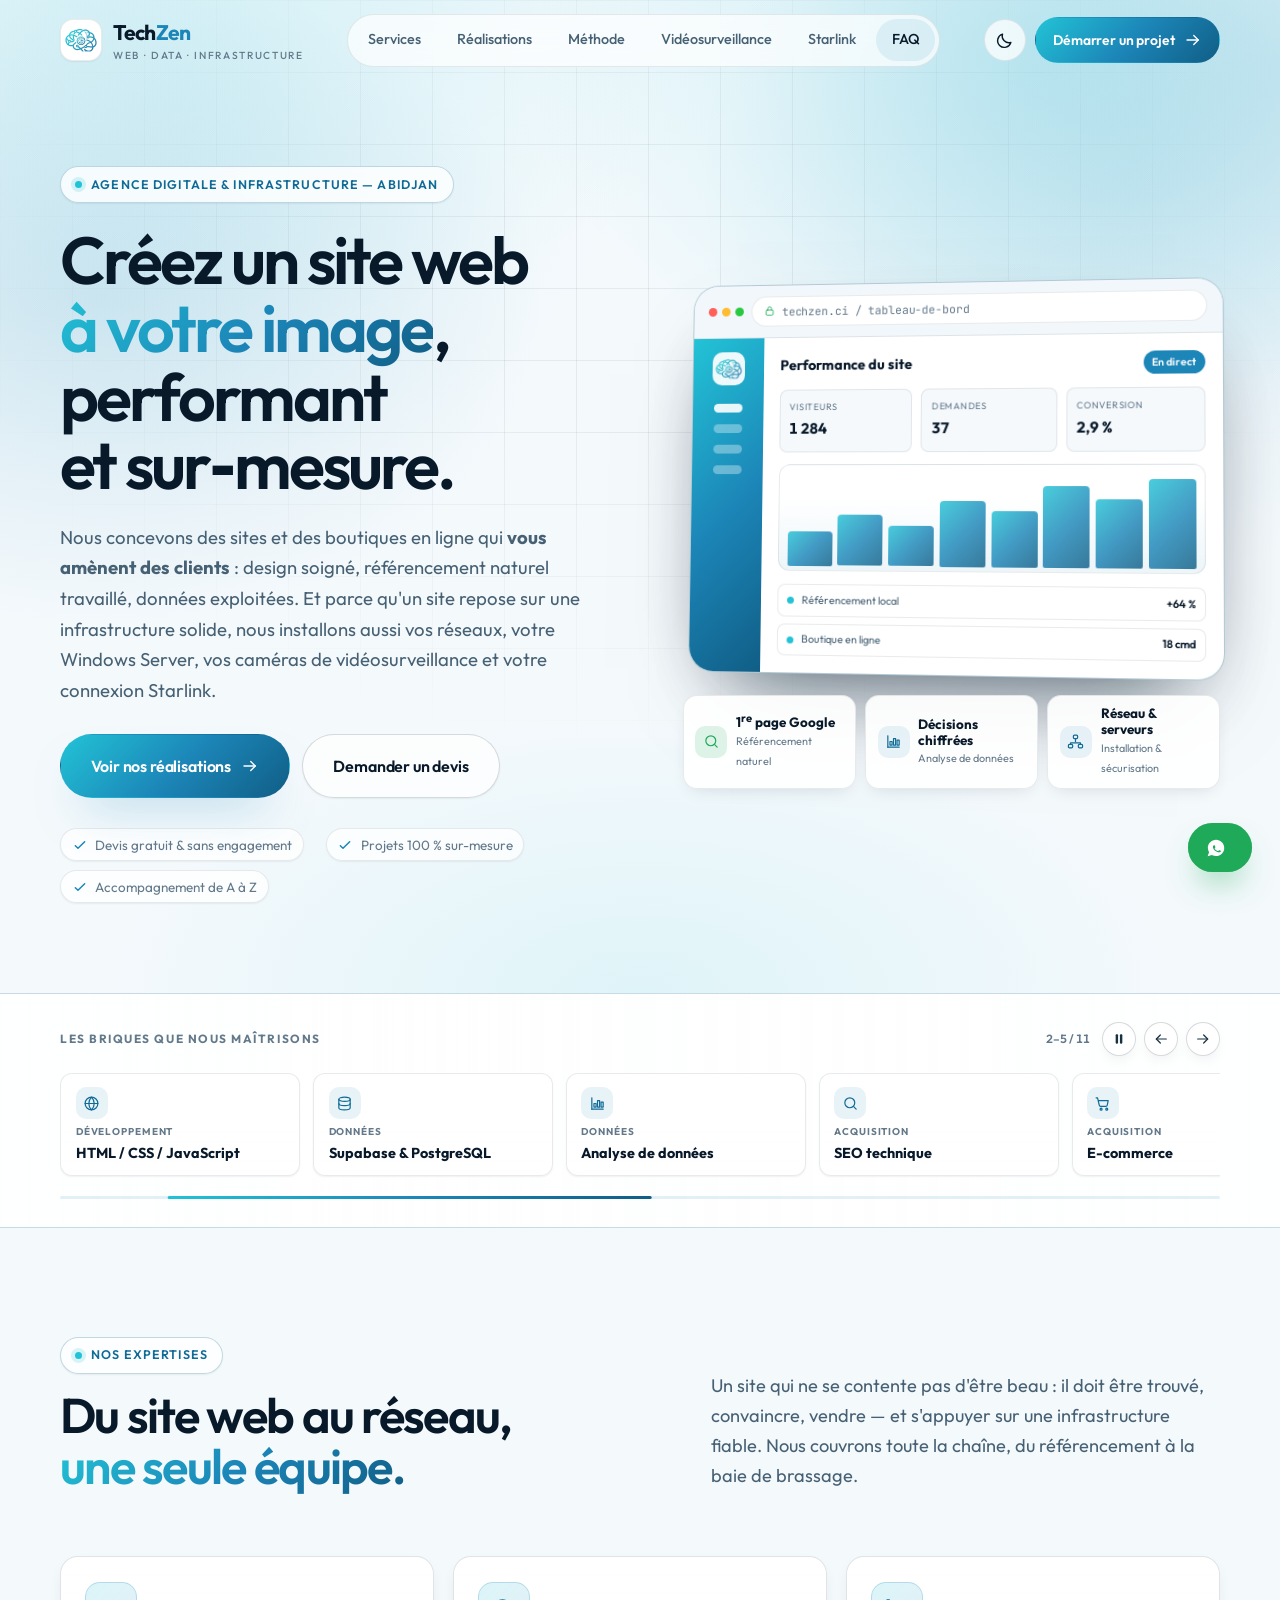
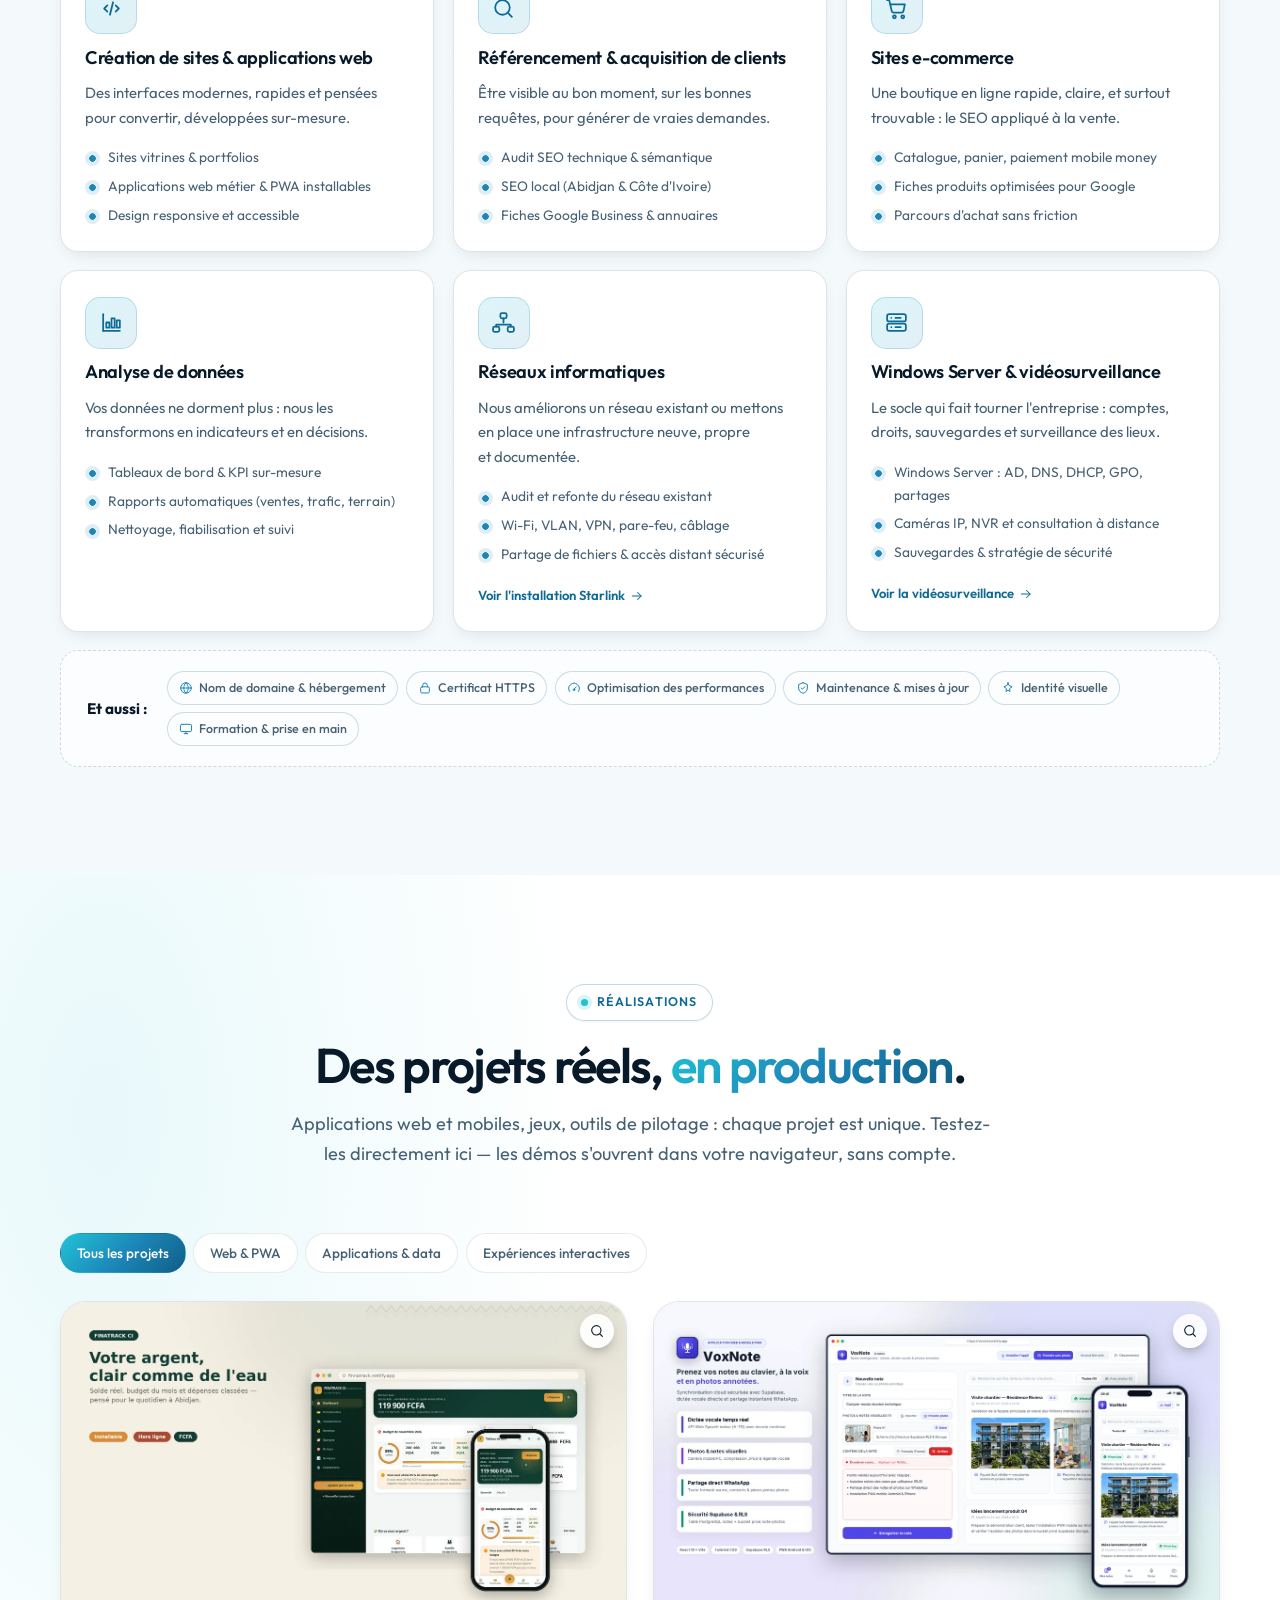
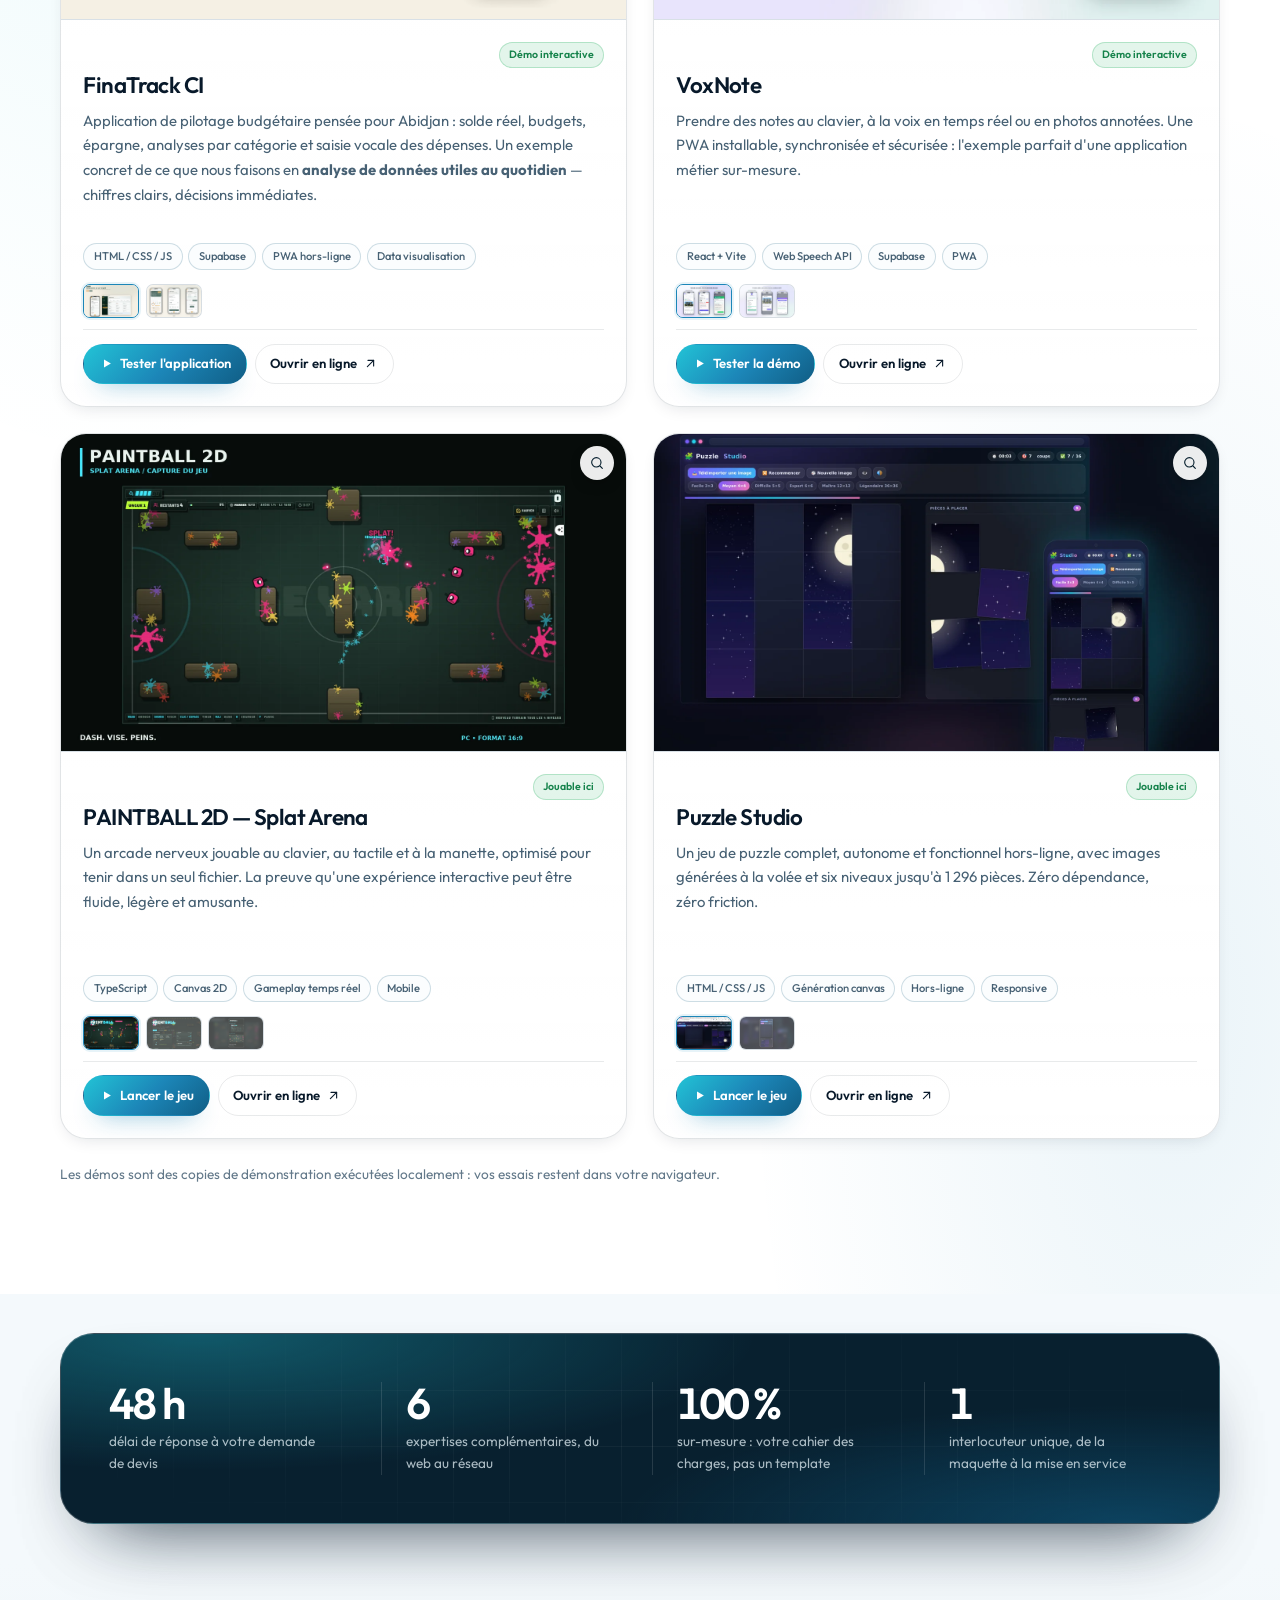
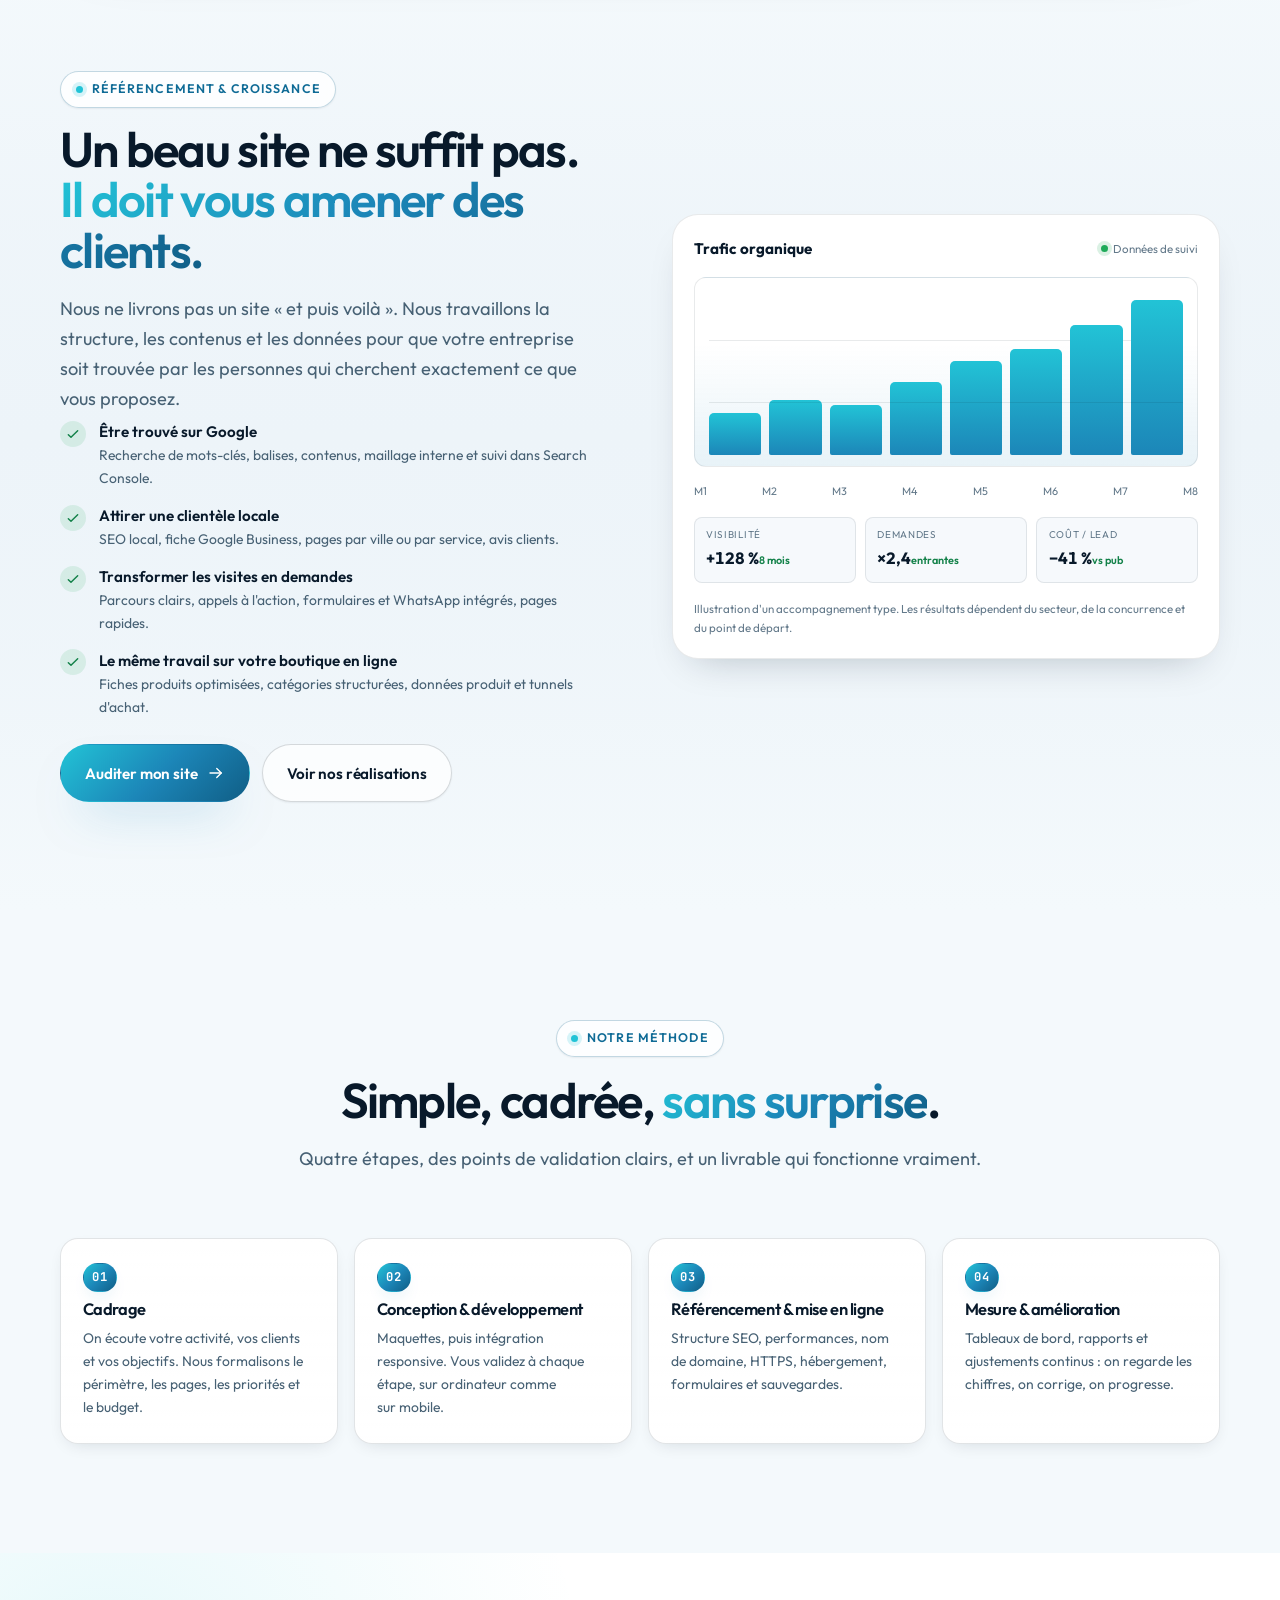
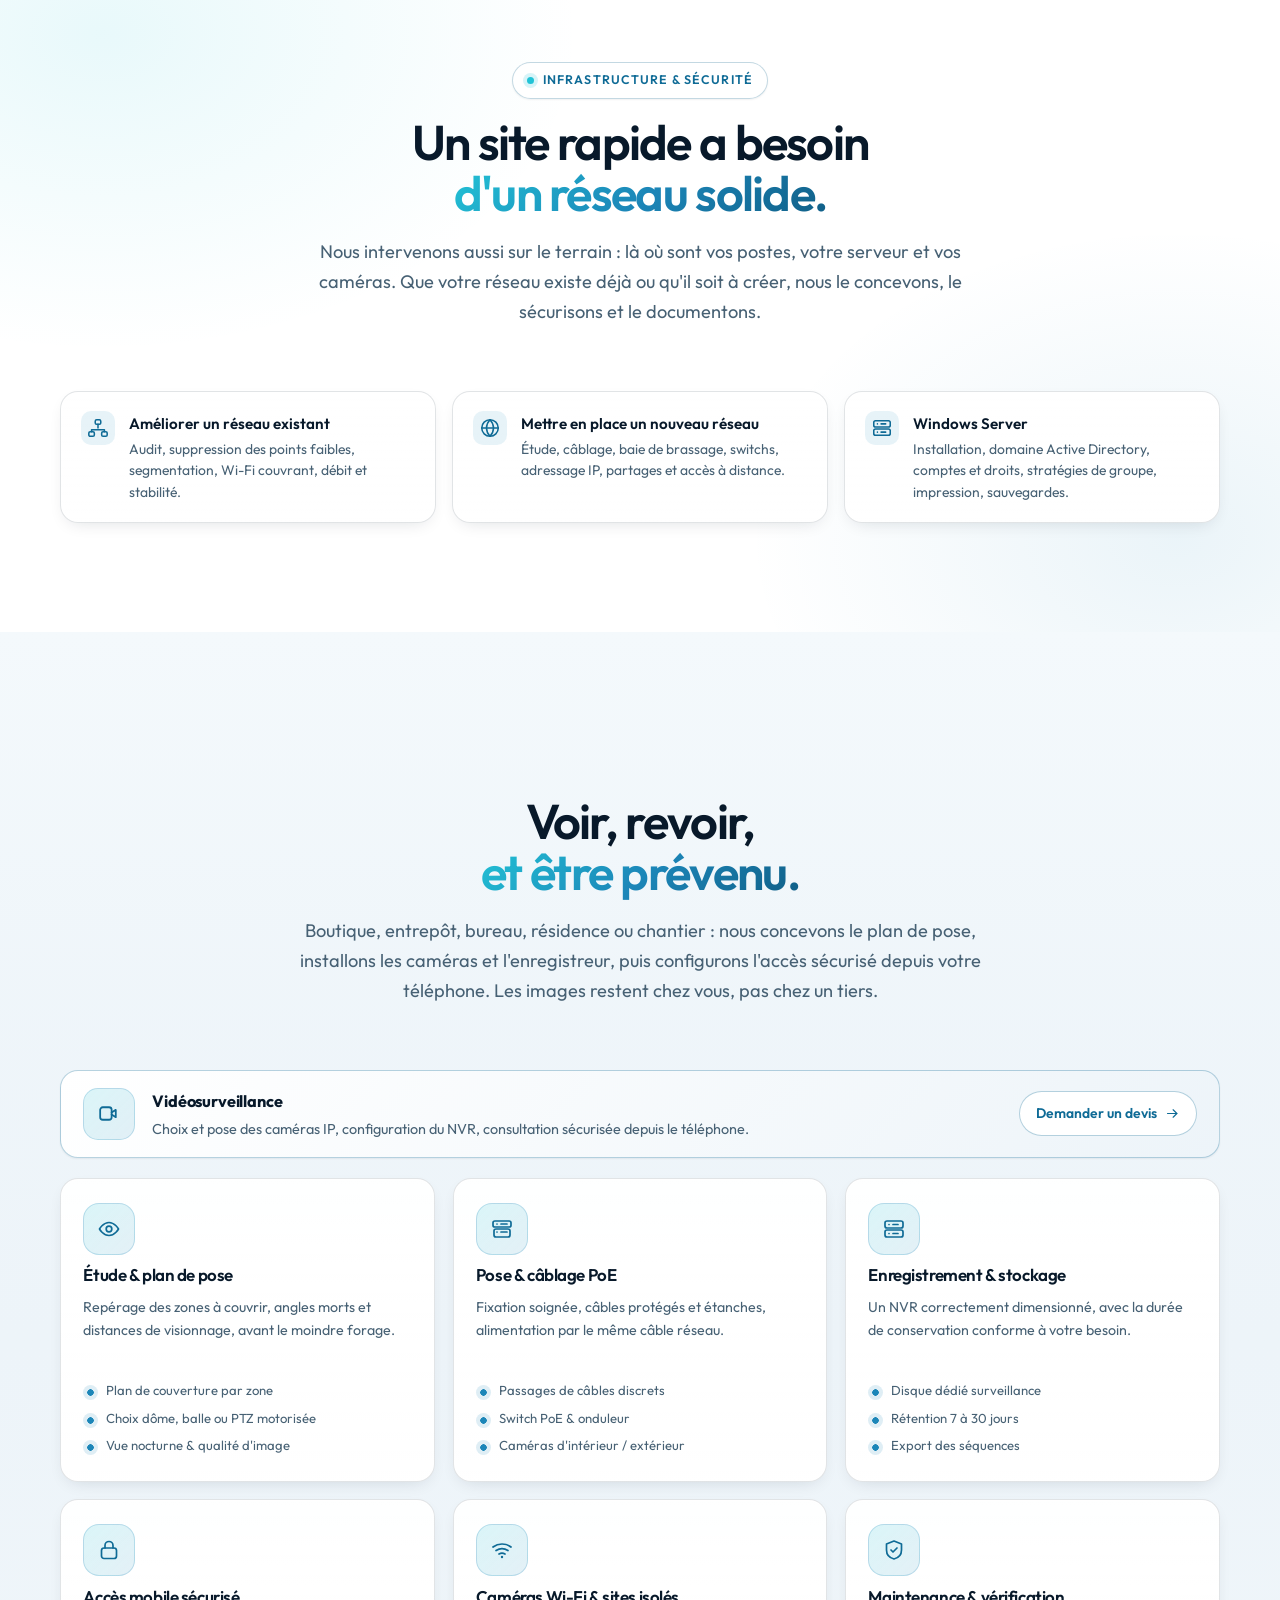
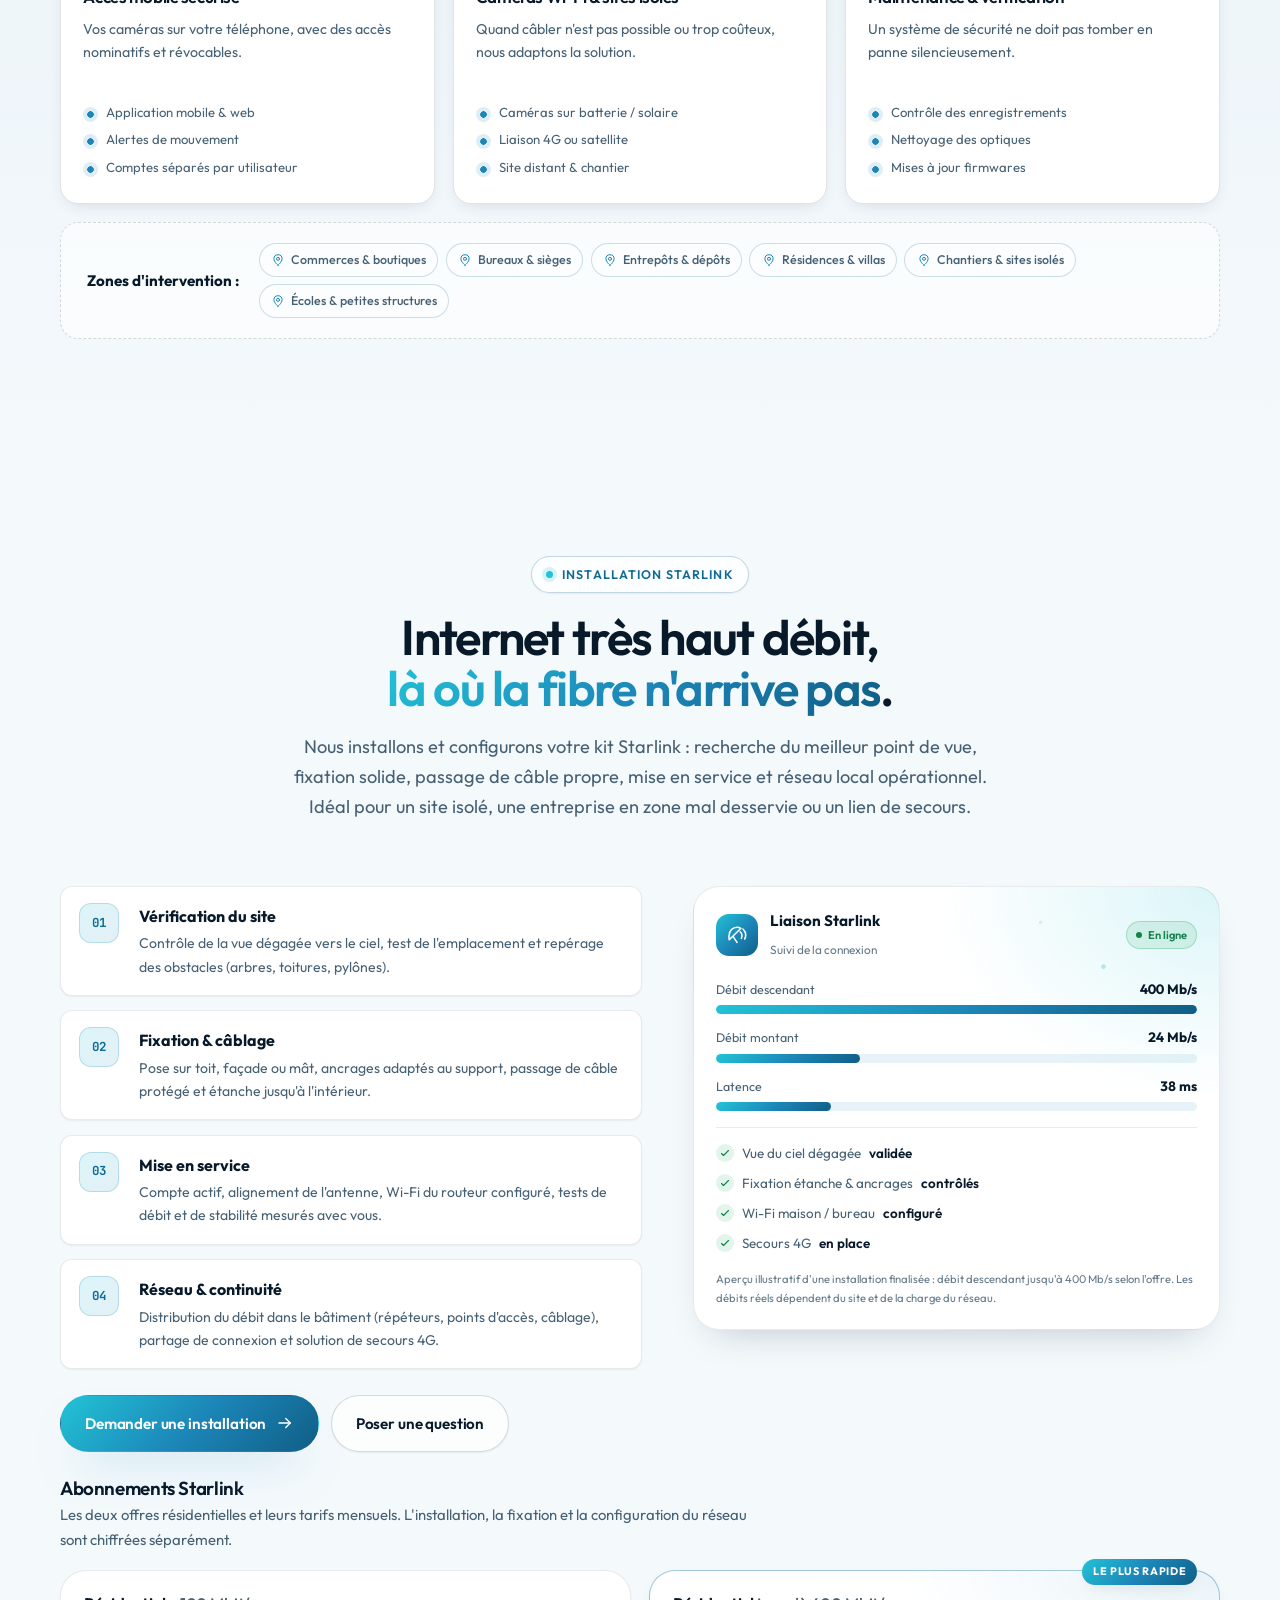
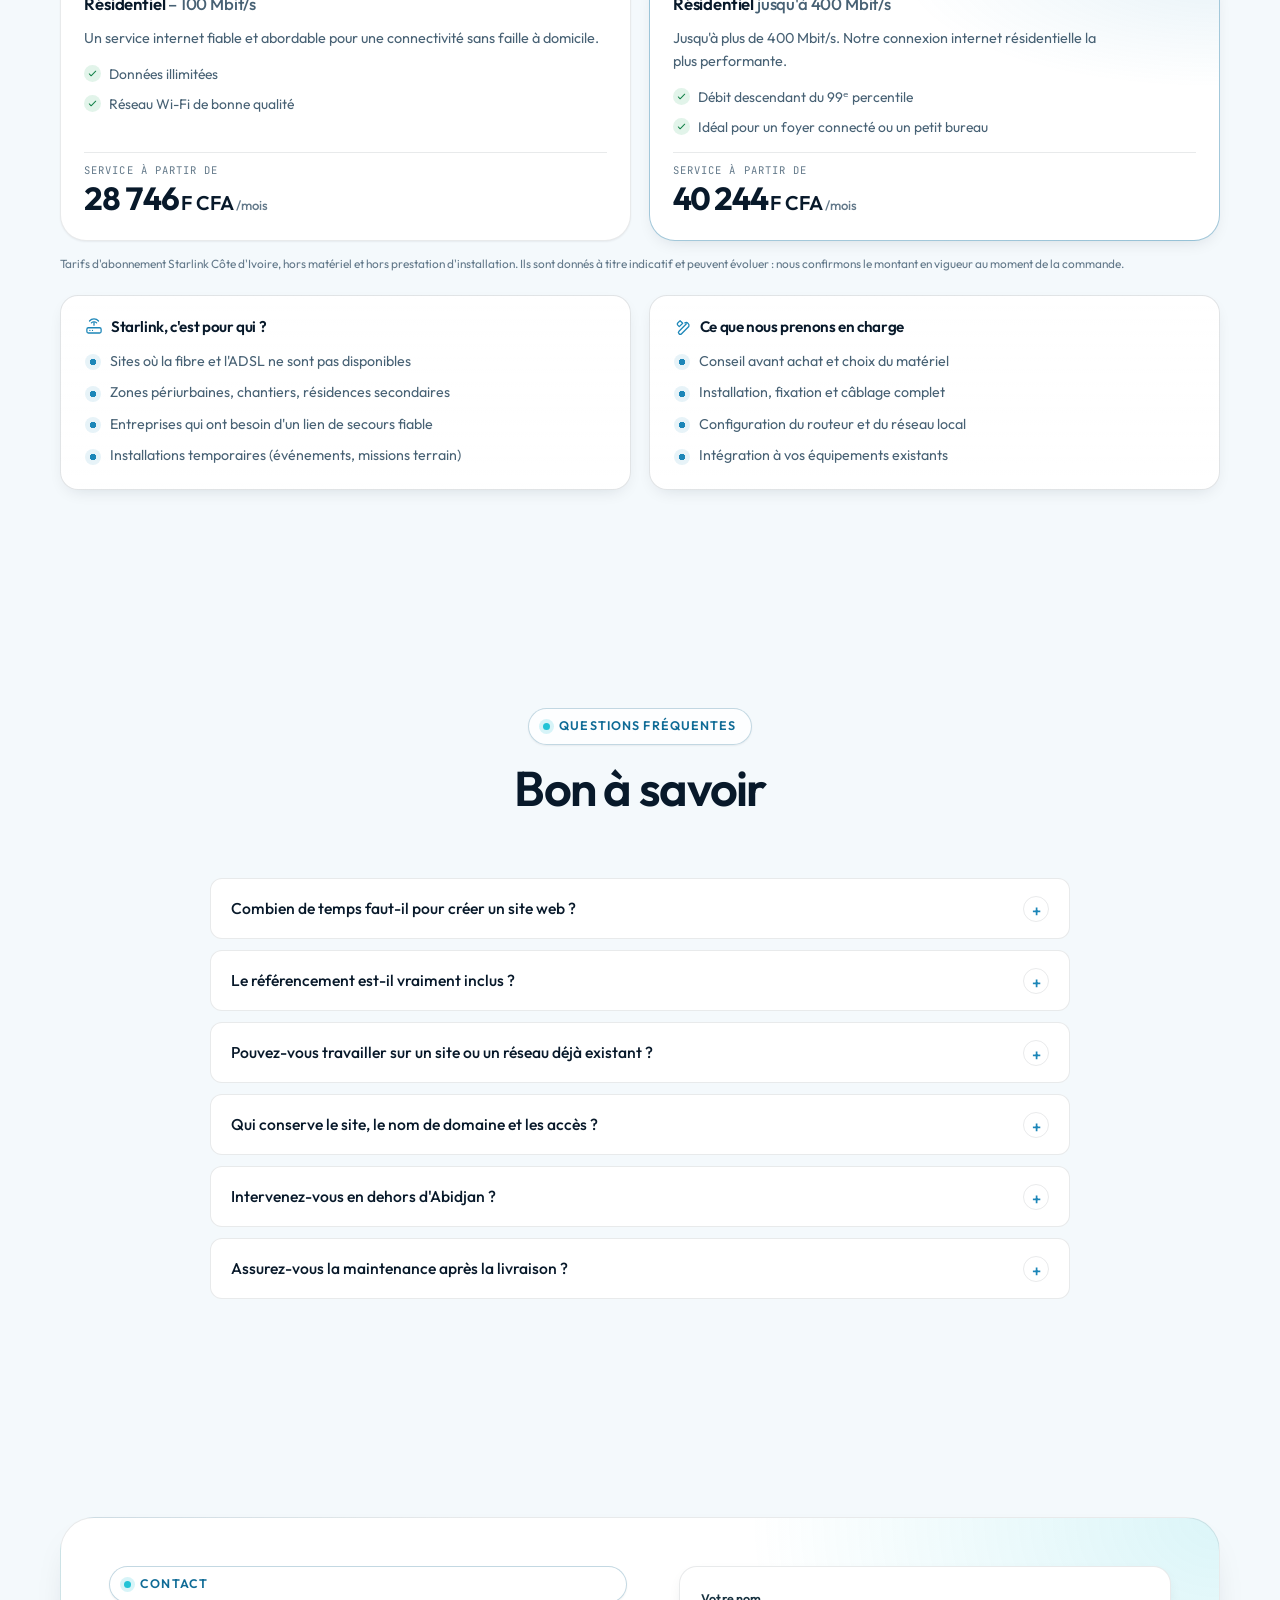
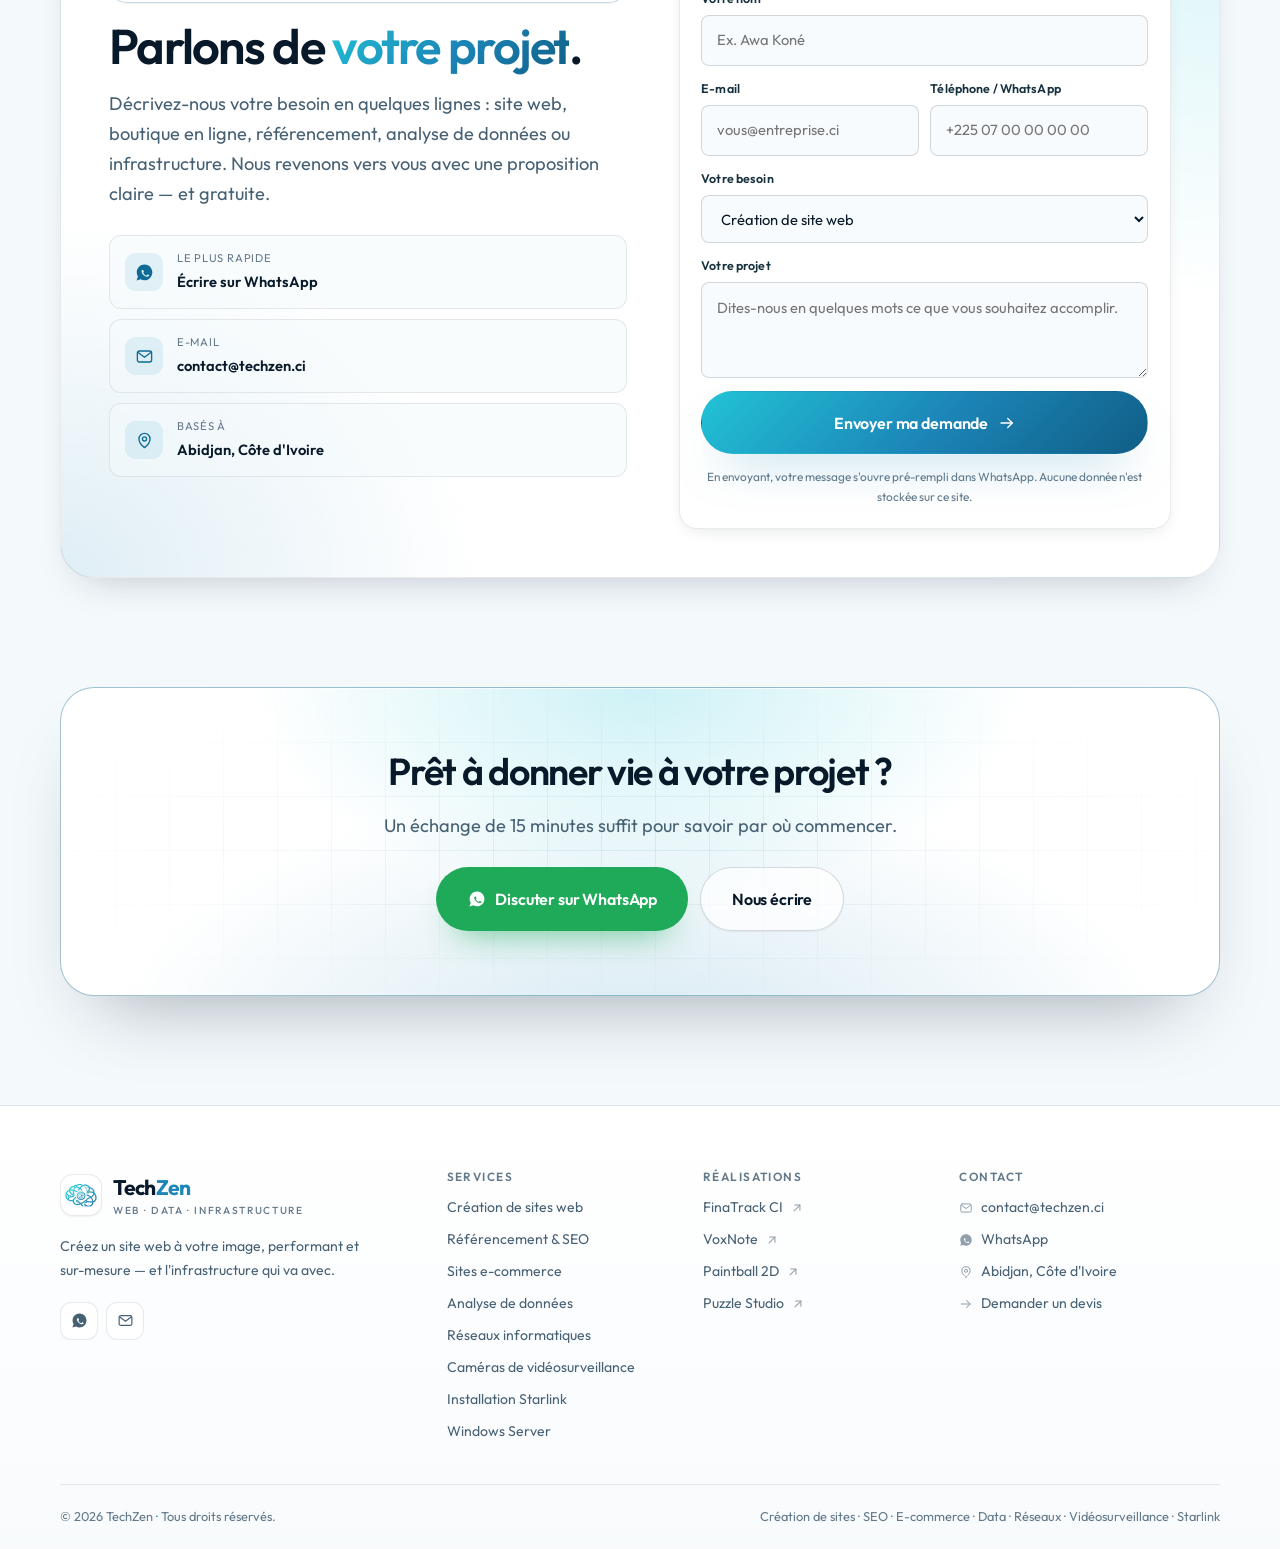
==== commit 6b8ed7b6: "Technos : avance automatique du carrousel, sans clic Le carrousel exigeait un clic pour bouger. Il a" ====
--- a/index.html
+++ b/index.html
@@ -85,6 +85,7 @@
         <symbol id="i-lock" viewBox="0 0 24 24" fill="none" stroke="currentColor" stroke-width="1.7" stroke-linecap="round" stroke-linejoin="round"><rect x="4.5" y="10" width="15" height="10.5" rx="2.5"/><path d="M8 10V7.5a4 4 0 0 1 8 0V10"/></symbol>
         <symbol id="i-monitor" viewBox="0 0 24 24" fill="none" stroke="currentColor" stroke-width="1.7" stroke-linecap="round" stroke-linejoin="round"><rect x="2.5" y="4" width="19" height="12.5" rx="2.5"/><path d="M9 20h6M12 16.5V20"/></symbol>
         <symbol id="i-play" viewBox="0 0 24 24" fill="currentColor"><path d="M8 5.5v13l11-6.5-11-6.5Z"/></symbol>
+        <symbol id="i-pause" viewBox="0 0 24 24" fill="currentColor"><rect x="7" y="5" width="3.6" height="14" rx="1.2"/><rect x="13.4" y="5" width="3.6" height="14" rx="1.2"/></symbol>
         <symbol id="i-db" viewBox="0 0 24 24" fill="none" stroke="currentColor" stroke-width="1.7" stroke-linecap="round" stroke-linejoin="round"><ellipse cx="12" cy="6" rx="8" ry="3"/><path d="M4 6v6c0 1.7 3.6 3 8 3s8-1.3 8-3V6"/><path d="M4 12v6c0 1.7 3.6 3 8 3s8-1.3 8-3v-6"/></symbol>
         <symbol id="i-wifi" viewBox="0 0 24 24" fill="none" stroke="currentColor" stroke-width="1.7" stroke-linecap="round" stroke-linejoin="round"><path d="M3 9a15 15 0 0 1 18 0"/><path d="M6 12.5a11 11 0 0 1 12 0"/><path d="M9 16a6 6 0 0 1 6 0"/><circle cx="12" cy="19" r="1.2" fill="currentColor" stroke="none"/></symbol>
     </defs>
@@ -231,6 +232,12 @@
         <p class="stack-strip__label">Les briques que nous maîtrisons</p>
         <div class="stack-strip__nav">
             <span class="carousel__count" data-carousel-count aria-live="polite">1–3 / 11</span>
+            <button class="carousel__nav carousel__nav--toggle" type="button" data-carousel-toggle
+                    aria-label="Mettre le défilement automatique en pause" aria-pressed="false"
+                    title="Défilement automatique : pause / lecture">
+                <svg aria-hidden="true" class="ico-pause"><use href="#i-pause"/></svg>
+                <svg aria-hidden="true" class="ico-play"><use href="#i-play"/></svg>
+            </button>
             <button class="carousel__nav" type="button" data-carousel-prev aria-label="Faire défiler vers la gauche">
                 <svg aria-hidden="true"><use href="#i-arrow-l"/></svg>
             </button>
--- a/styles.css
+++ b/styles.css
@@ -956,6 +956,9 @@
 
 .tech-track::-webkit-scrollbar { display: none; }
 .tech-track.is-dragging { cursor: grabbing; scroll-behavior: auto; }
+
+/* Pendant l'avance automatique, le survol ne doit pas déclencher de sélection */
+.tech-track { user-select: none; -webkit-user-select: none; }
 .tech-track.is-dragging .tech-card { pointer-events: none; }
 .tech-track:focus-visible { outline: 2px solid var(--brand); outline-offset: 3px; border-radius: var(--radius); }
 
@@ -1054,6 +1057,13 @@
 .carousel__nav:focus-visible { outline: 2px solid var(--brand); outline-offset: 2px; }
 .carousel__nav[disabled] { opacity: .32; cursor: default; }
 .carousel__nav[disabled]:hover { background: var(--surface); border-color: var(--line-strong); color: var(--ink-2); }
+
+/* Bouton pause / lecture de l'avance automatique : l'icône affichée dépend de
+   l'état réel (pause si le défilement tourne, lecture s'il est arrêté). */
+.carousel__nav--toggle .ico-play { display: none; }
+.carousel__nav--toggle.is-paused .ico-pause { display: none; }
+.carousel__nav--toggle.is-paused .ico-play { display: block; }
+.carousel__nav--toggle.is-paused { color: var(--brand-strong); border-color: color-mix(in srgb, var(--brand) 40%, var(--line-strong)); }
 
 @media (max-width: 900px) {
     .tech-card { flex-basis: clamp(150px, 34%, 240px); }
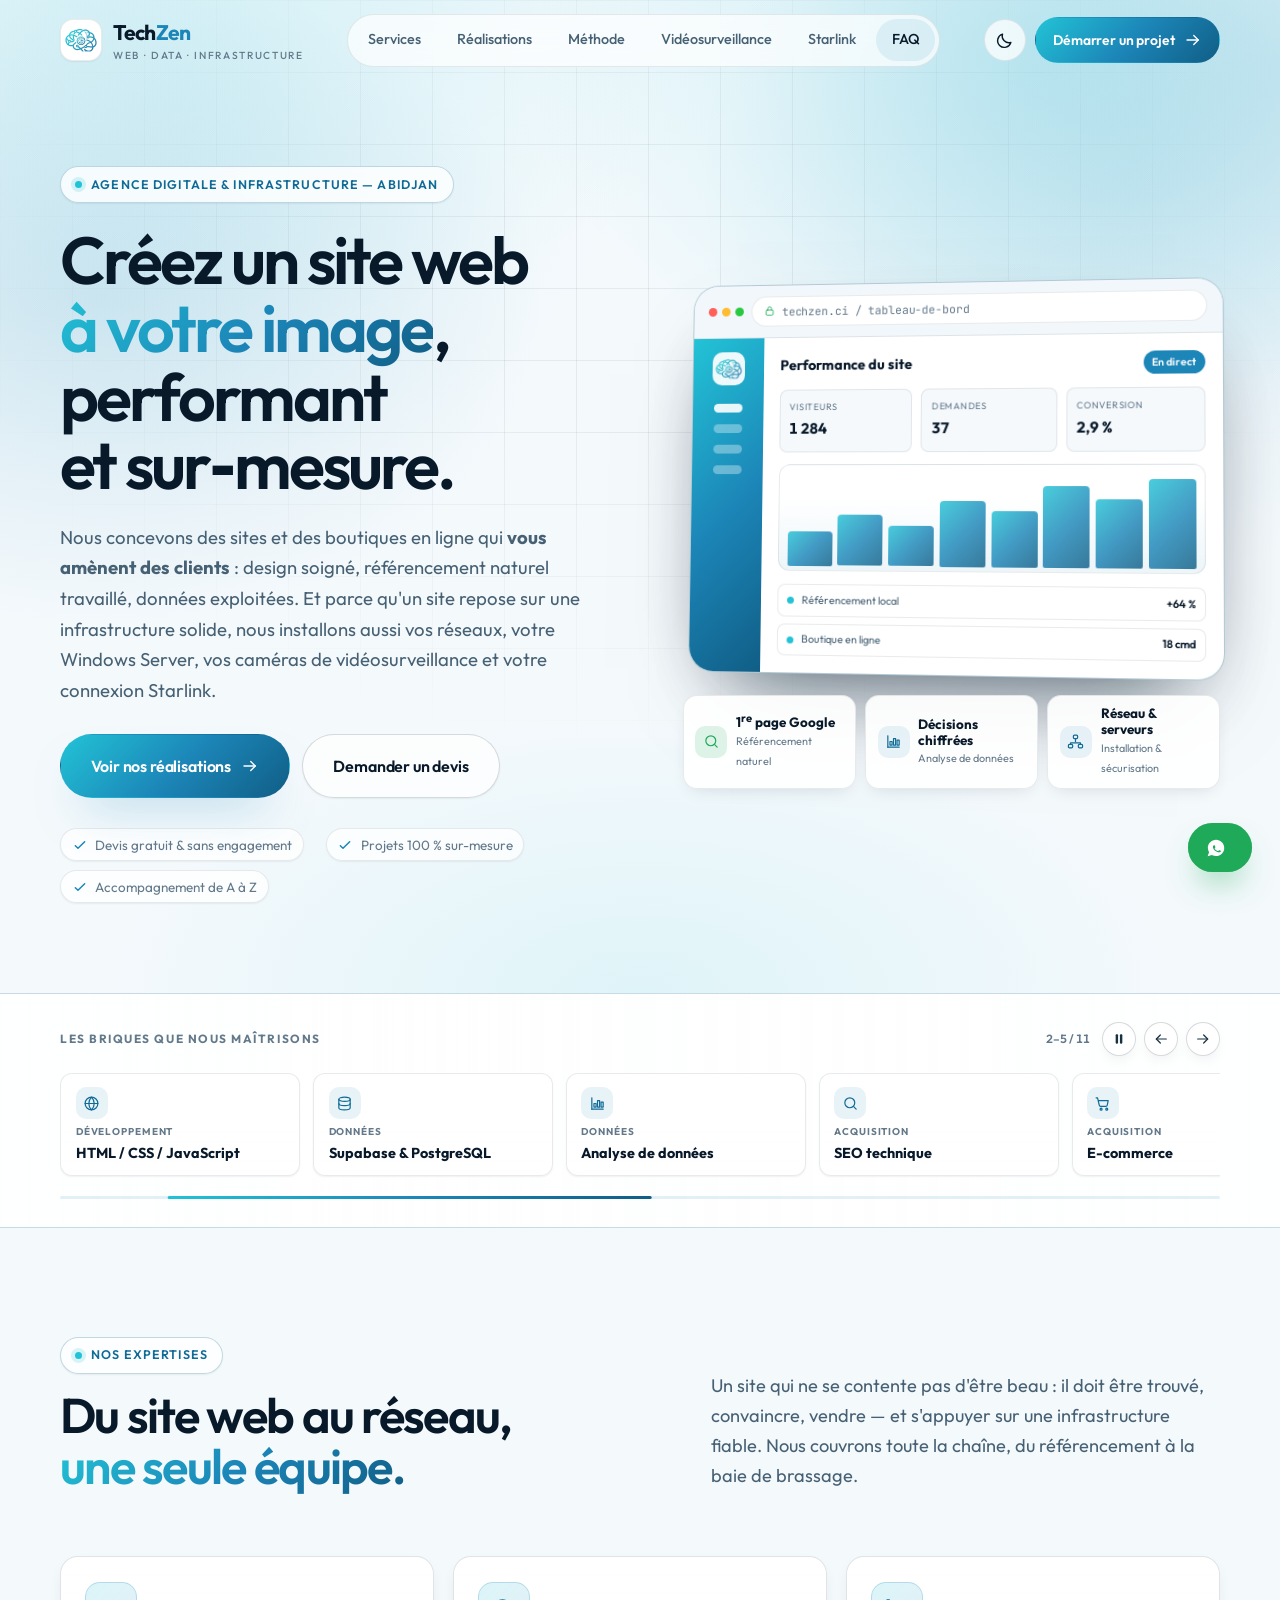
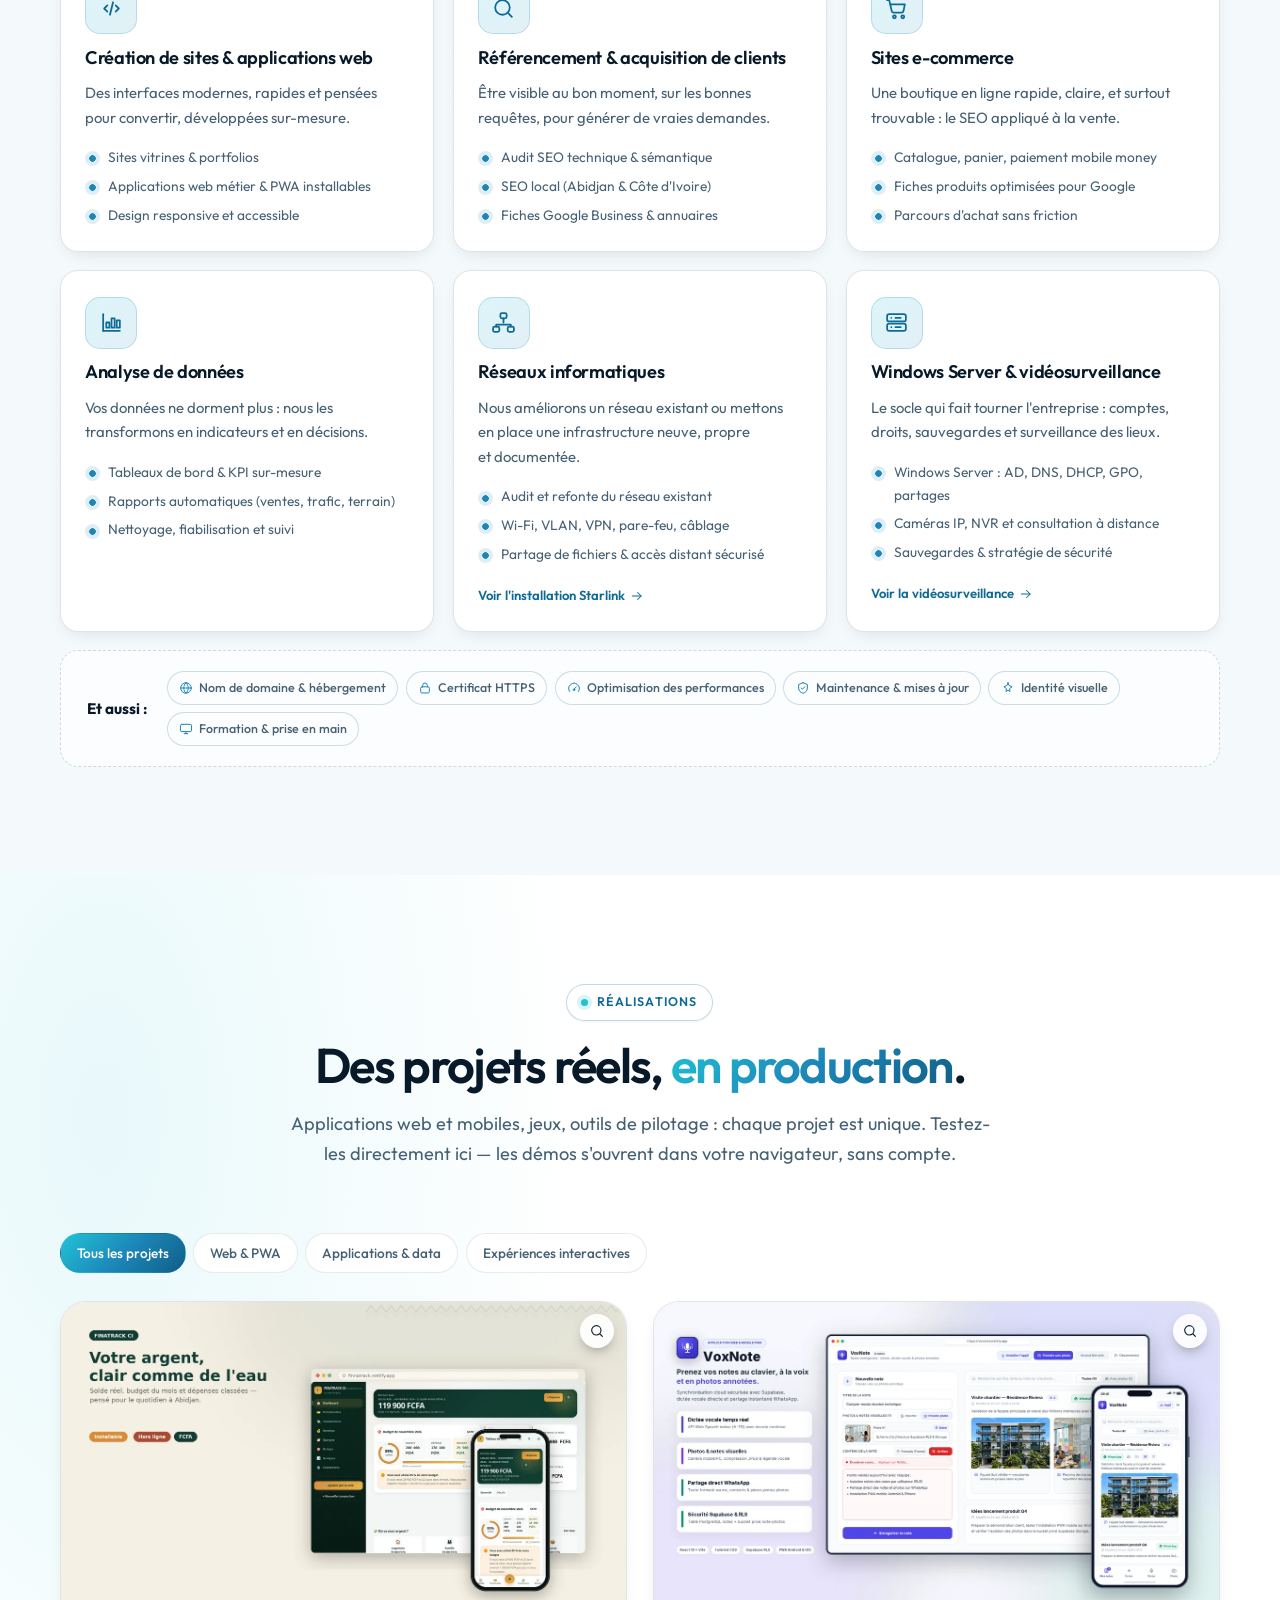
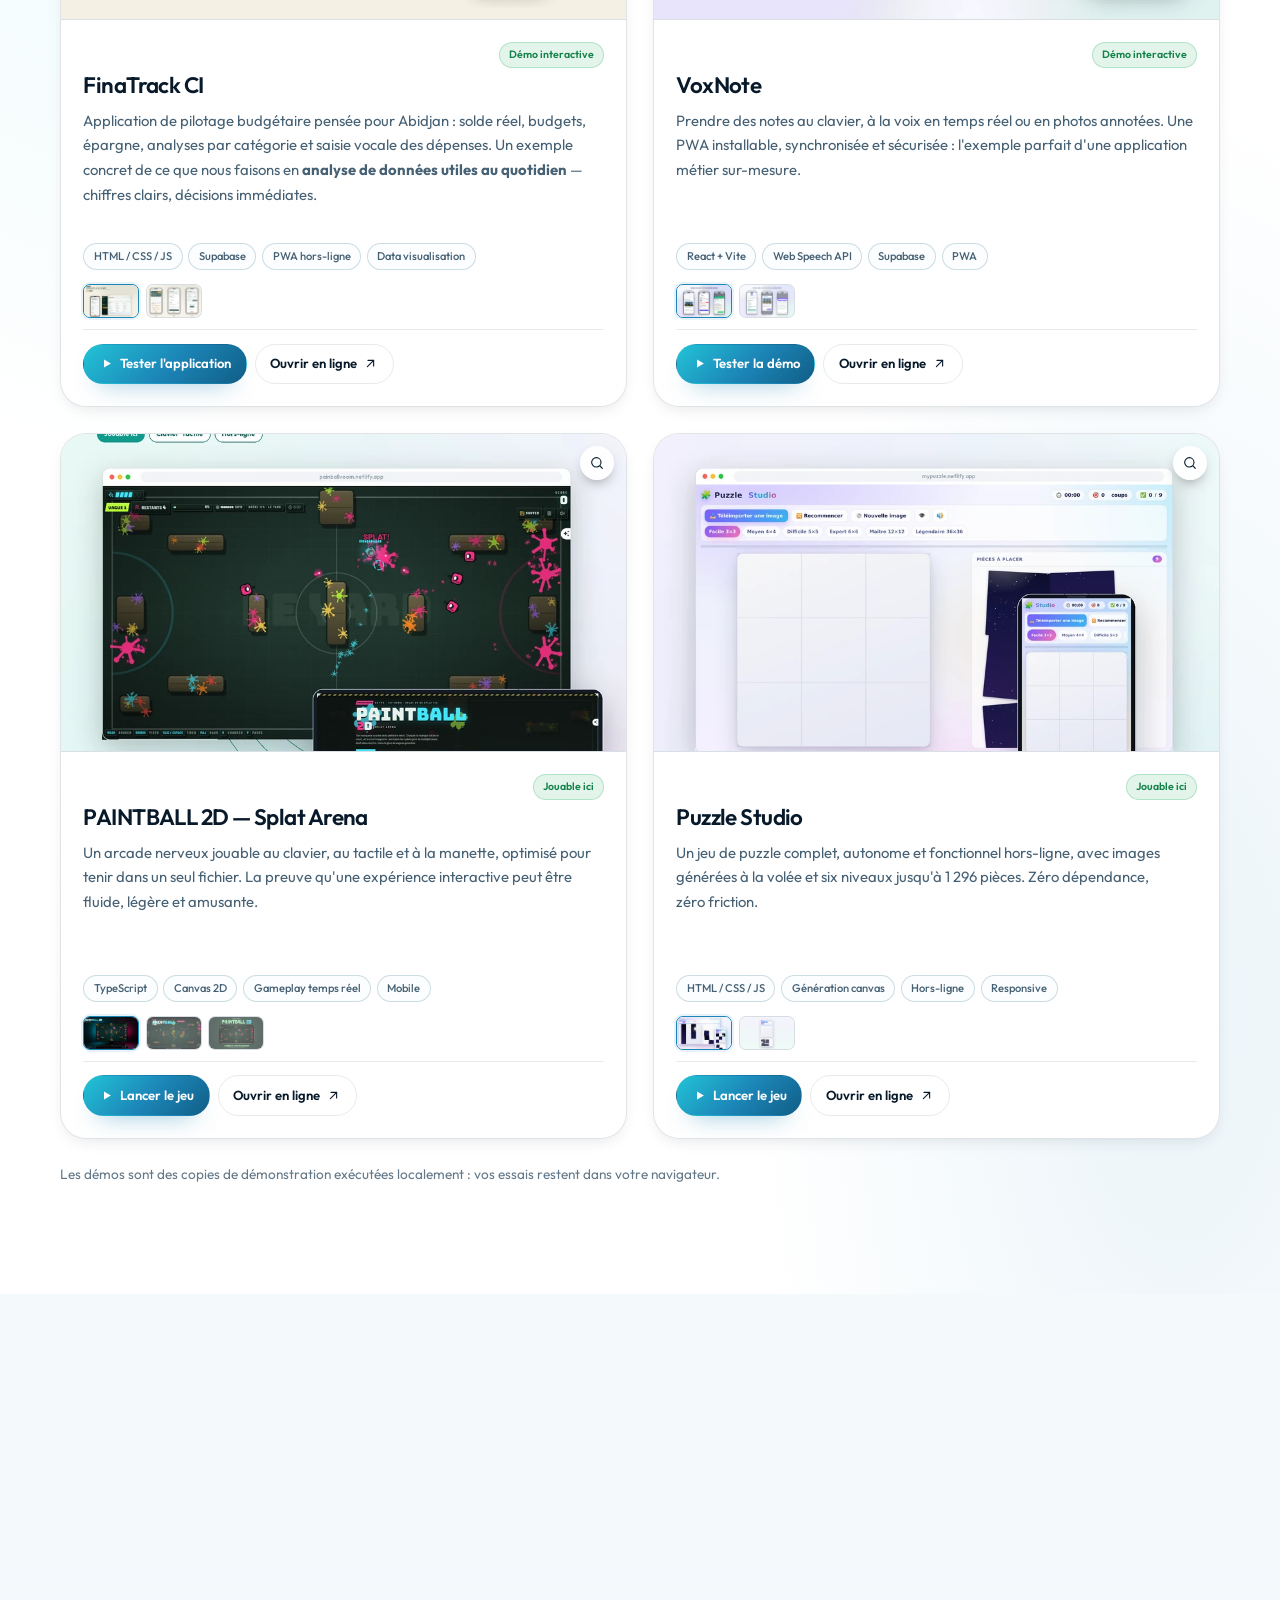
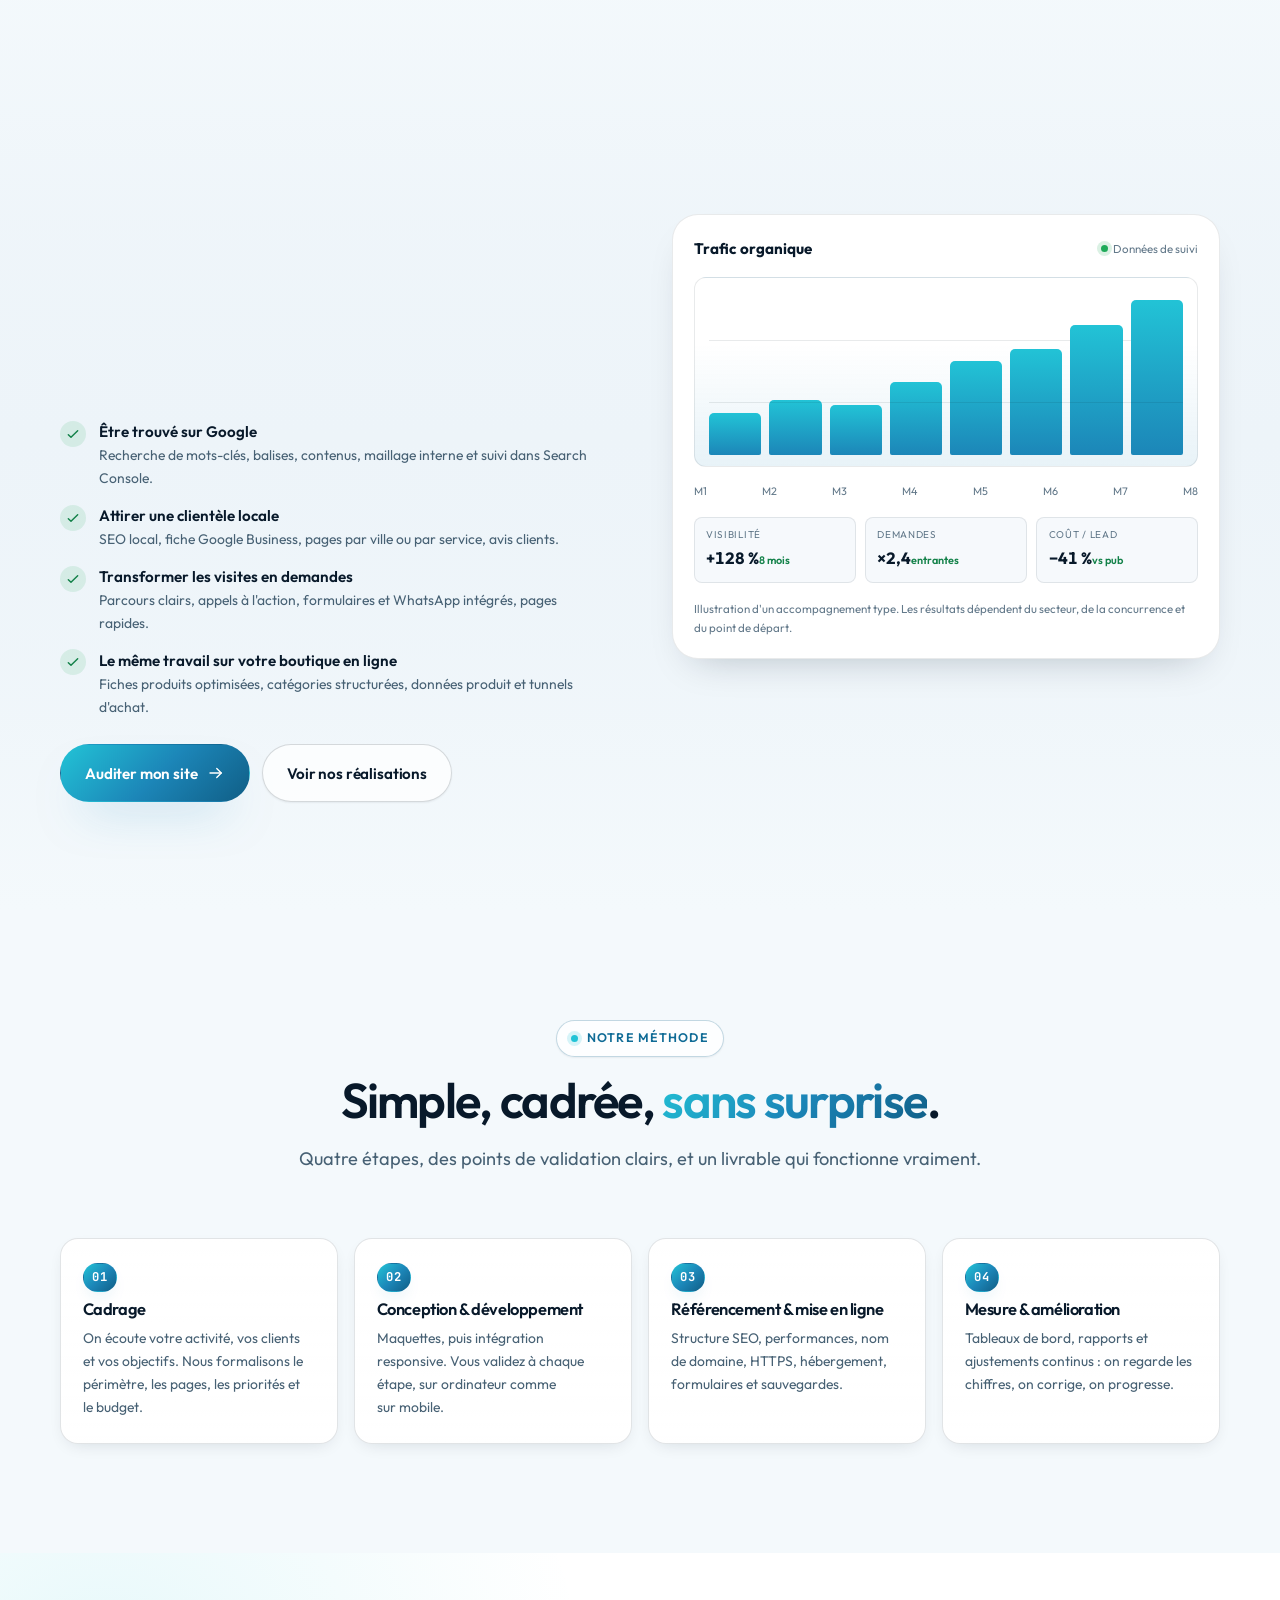
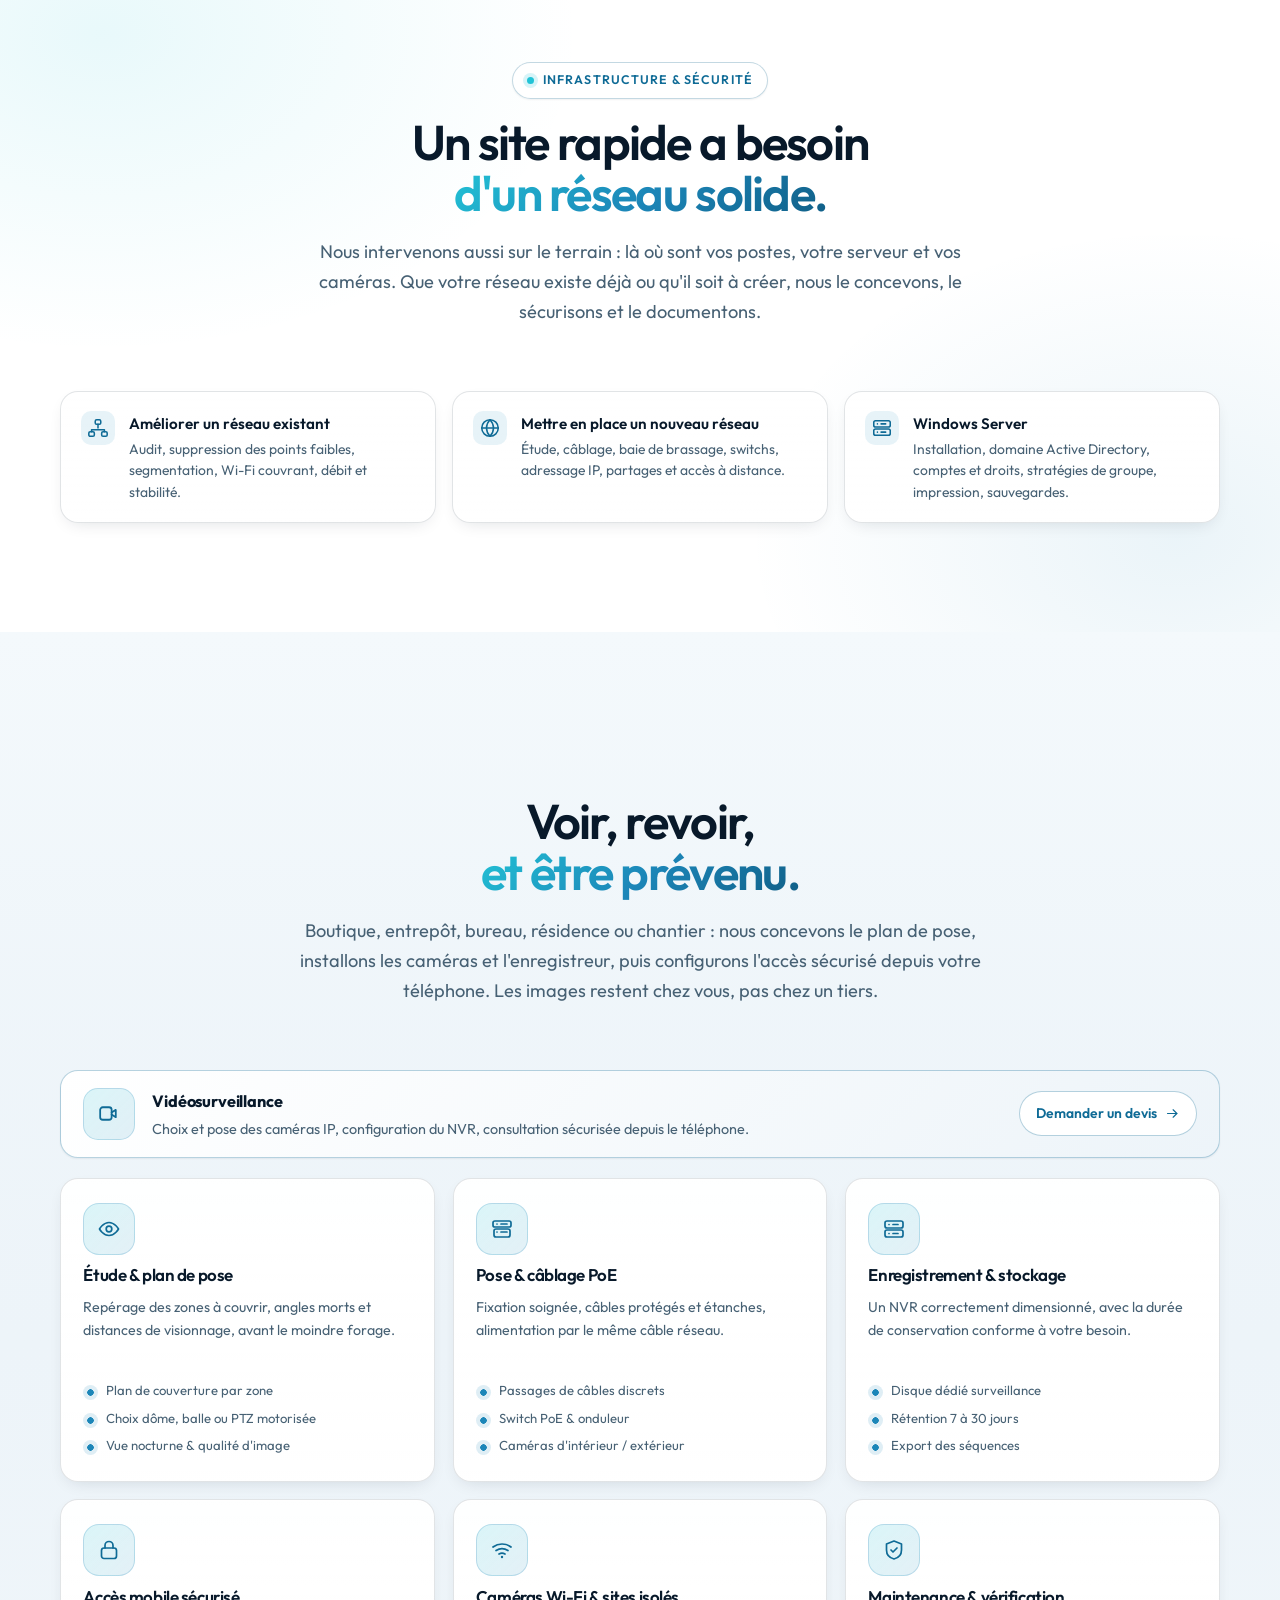
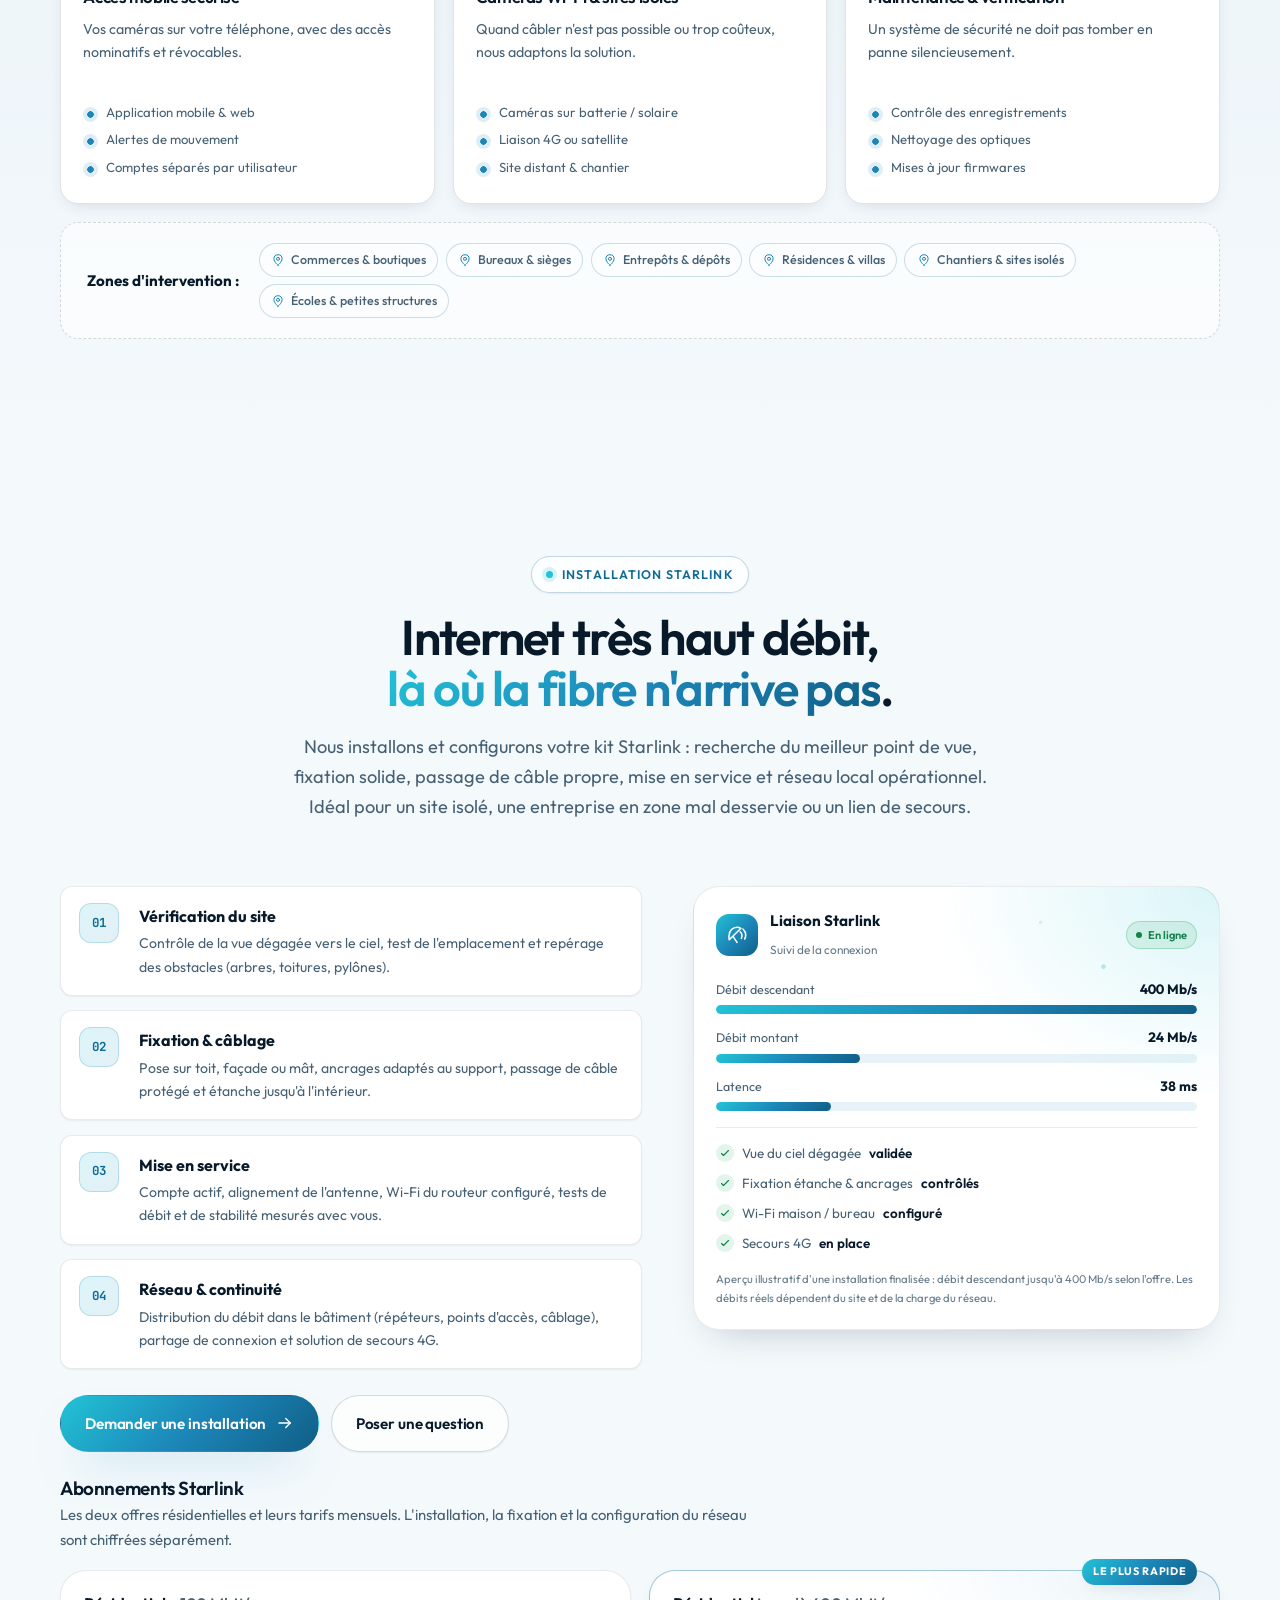
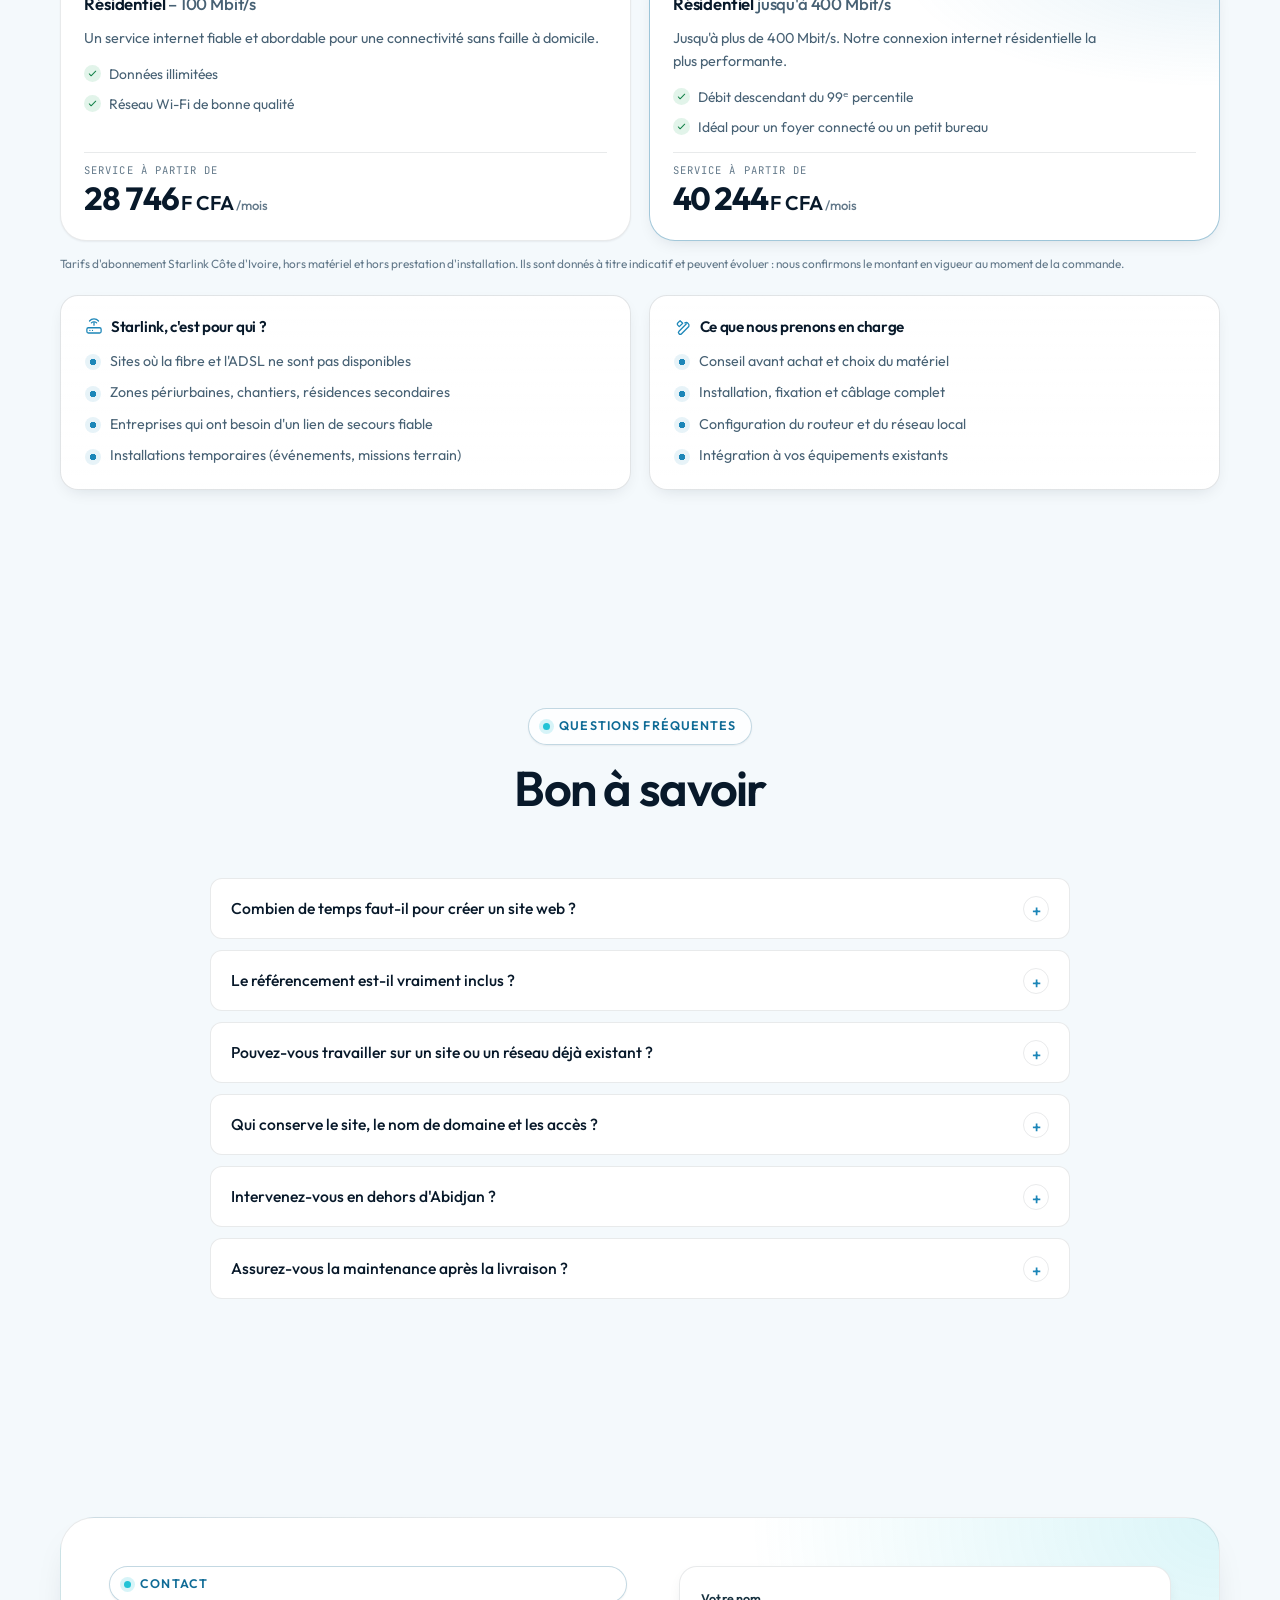
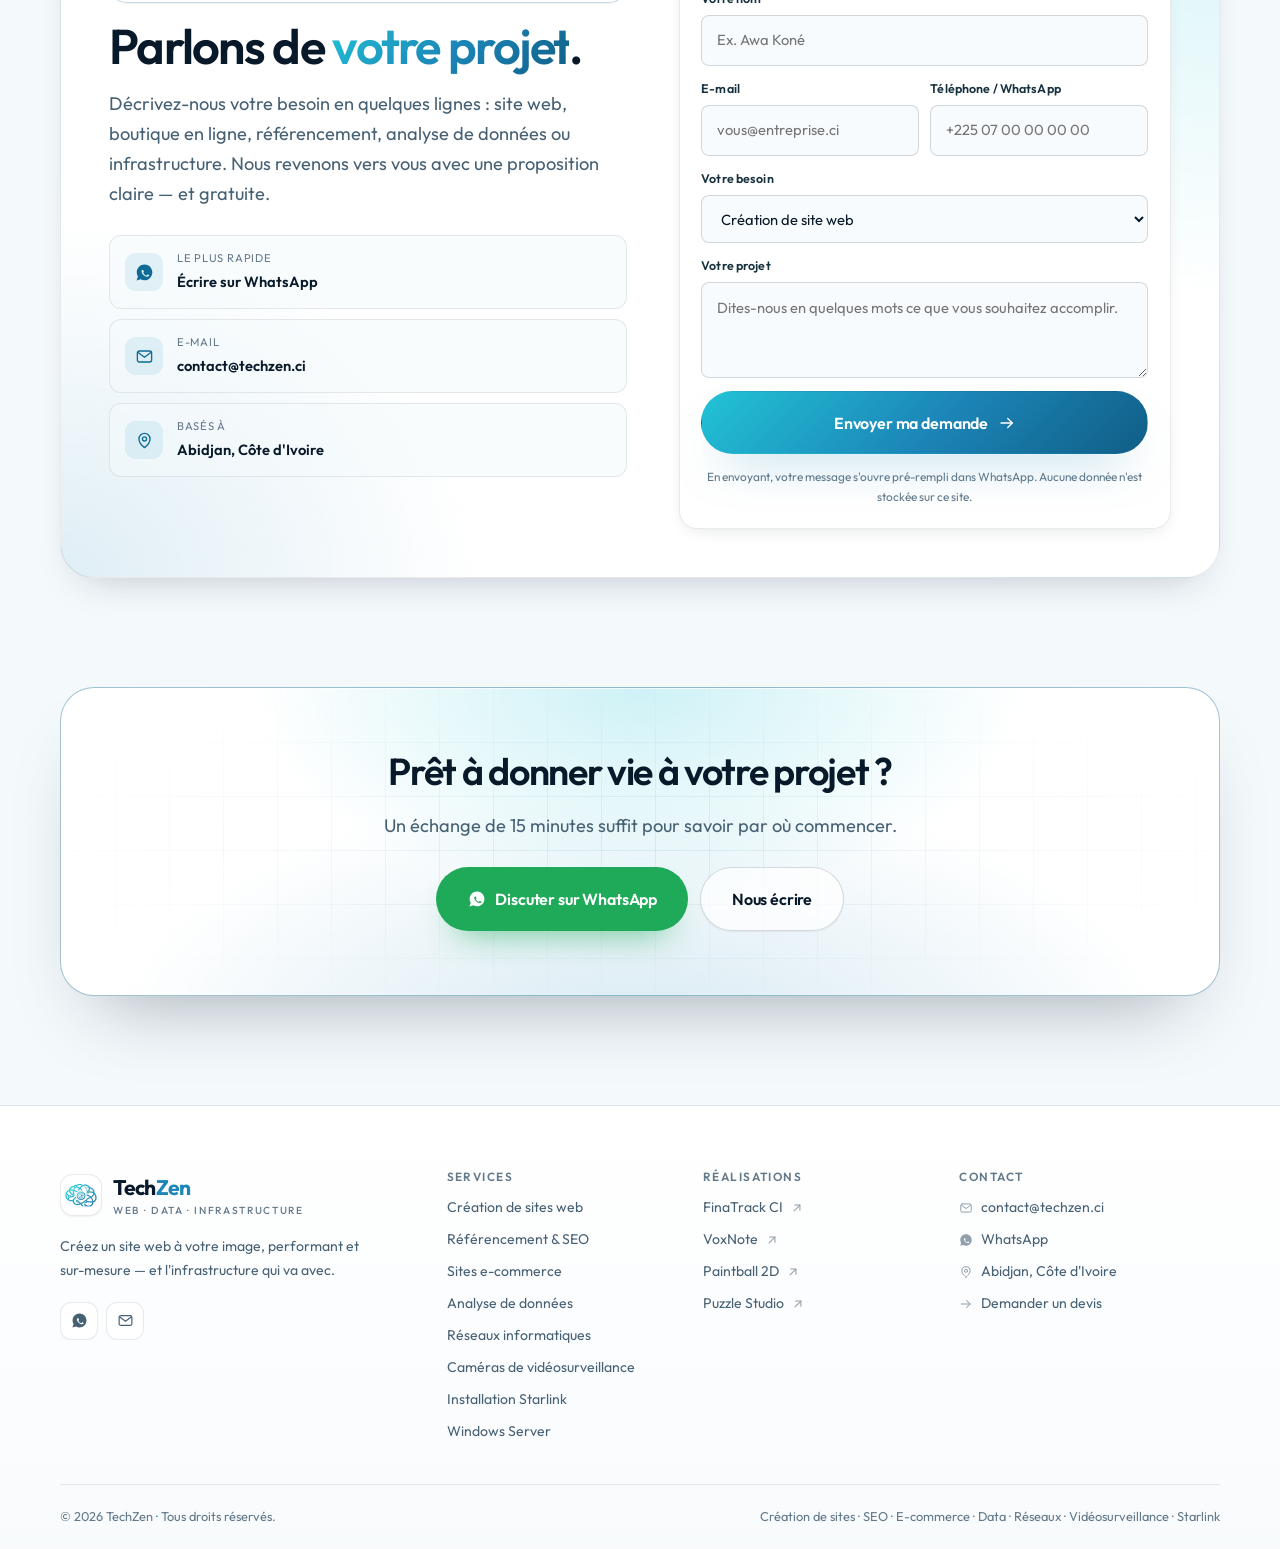
==== commit 60bbd3db: "Réalisations : vraies affiches de couverture pour Paintball 2D et Puzzle Studio - nouvelles affiches" ====
--- a/index.html
+++ b/index.html
@@ -231,7 +231,7 @@
     <div class="wrap stack-strip__head">
         <p class="stack-strip__label">Les briques que nous maîtrisons</p>
         <div class="stack-strip__nav">
-            <span class="carousel__count" data-carousel-count aria-live="polite">1–3 / 11</span>
+            <span class="carousel__count" data-carousel-count aria-hidden="true">1–3 / 11</span>
             <button class="carousel__nav carousel__nav--toggle" type="button" data-carousel-toggle
                     aria-label="Mettre le défilement automatique en pause" aria-pressed="false"
                     title="Défilement automatique : pause / lecture">
@@ -249,7 +249,7 @@
 
     <div class="stack-strip__viewport">
         <div class="tech-track" data-carousel tabindex="0" role="group" aria-roledescription="carrousel"
-             aria-label="Technologies et expertises — carrousel : utilisez les flèches du clavier, les boutons, la molette ou le glisser pour faire défiler">
+             aria-label="Technologies et expertises — carrousel qui défile automatiquement ; boutons, flèches du clavier, molette ou glisser pour le parcourir, bouton pause pour l'arrêter">
             <article class="tech-card" role="group" aria-roledescription="élément de carrousel">
                 <span class="tech-card__ico"><svg aria-hidden="true"><use href="#i-code"/></svg></span>
                 <span class="tech-card__cat">Développement</span>
@@ -517,9 +517,12 @@
             </article>
 
             <!-- Paintball 2D -->
-            <article class="project" data-cat="game web" data-reveal style="--d:140ms">
+            <article class="project project--poster" data-cat="game web" data-reveal style="--d:140ms">
                 <div class="project__media">
-                    <img src="assets/img/paintball-cover.webp" alt="PAINTBALL 2D — Splat Arena : arène vue de dessus, bunkers et projections de peinture" loading="lazy" width="1440" height="810" data-main>
+                    <picture>
+                        <source media="(max-width: 620px)" srcset="assets/img/paintball-cover-tall.webp" width="880" height="1100">
+                        <img src="assets/img/paintball-cover.webp" alt="PAINTBALL 2D — Splat Arena : affiche de présentation, arène vue de dessus sur ordinateur et écran d'accueil sur tablette" loading="lazy" width="1200" height="675" data-main>
+                    </picture>
                     <a class="project__open" href="demo/splat-arena.html">
                         <svg aria-hidden="true"><use href="#i-play"/></svg> Jouer maintenant
                     </a>                    <button class="zoom-btn" type="button" data-zoom aria-label="Agrandir les visuels">
@@ -543,9 +546,9 @@
                         <span class="tag">Mobile</span>
                     </div>
                     <div class="project__thumbs">
+                        <button type="button" data-full="assets/img/paintball-pc.webp" data-caption="PAINTBALL 2D — version PC : poste de jeu, clavier et souris"><img src="assets/img/paintball-pc.webp" alt="PAINTBALL 2D — version PC sur poste de jeu" loading="lazy"></button>
                         <button type="button" data-full="assets/img/paintball-reel.webp" data-caption="PAINTBALL 2D — vue réelle du jeu en pleine partie"><img src="assets/img/paintball-reel.webp" alt="PAINTBALL 2D — vue réelle du jeu en pleine partie" loading="lazy"></button>
-                        <button type="button" data-full="assets/img/paintball-menu.webp" data-caption="PAINTBALL 2D — écran d'accueil, choix du marqueur et records"><img src="assets/img/paintball-menu.webp" alt="PAINTBALL 2D — écran d'accueil et choix du marqueur" loading="lazy"></button>
-                        <button type="button" data-full="assets/img/paintball-mobile.webp" data-caption="PAINTBALL 2D — entrer dans l'arène, prendre le terrain"><img src="assets/img/paintball-mobile.webp" alt="PAINTBALL 2D — présentation : entrer dans l'arène, prendre le terrain" loading="lazy"></button>
+                        <button type="button" data-full="assets/img/paintball-mobile.webp" data-caption="PAINTBALL 2D — l'arène à portée de main sur mobile"><img src="assets/img/paintball-mobile.webp" alt="PAINTBALL 2D — présentation mobile : l'arène à portée de main" loading="lazy"></button>
                     </div>
                     <div class="project__actions">
                         <a class="link-btn link-btn--solid" href="demo/splat-arena.html">
@@ -559,9 +562,12 @@
             </article>
 
             <!-- Puzzle Studio -->
-            <article class="project" data-cat="game web" data-reveal style="--d:210ms">
+            <article class="project project--poster" data-cat="game web" data-reveal style="--d:210ms">
                 <div class="project__media">
-                    <img src="assets/img/puzzle-cover.webp" alt="Puzzle Studio — interface du jeu sur ordinateur et mobile" loading="lazy" width="1440" height="810" data-main>
+                    <picture>
+                        <source media="(max-width: 620px)" srcset="assets/img/puzzle-cover-tall.webp" width="880" height="1100">
+                        <img src="assets/img/puzzle-cover.webp" alt="Puzzle Studio : affiche de présentation, partie sur ordinateur et version mobile" loading="lazy" width="1200" height="675" data-main>
+                    </picture>
                     <a class="project__open" href="demo/puzzle/">
                         <svg aria-hidden="true"><use href="#i-play"/></svg> Jouer maintenant
                     </a>
@@ -586,7 +592,7 @@
                         <span class="tag">Responsive</span>
                     </div>
                     <div class="project__thumbs">
-                        <button type="button" data-full="assets/img/puzzle-pc.webp" data-caption="Puzzle Studio — partie sur ordinateur, niveau 3×3"><img src="assets/img/puzzle-pc.webp" alt="Puzzle Studio — partie sur ordinateur" loading="lazy"></button>
+                        <button type="button" data-full="assets/img/puzzle-pc.webp" data-caption="Puzzle Studio — maquette multi-écrans : ordinateur et mobile côte à côte"><img src="assets/img/puzzle-pc.webp" alt="Puzzle Studio — maquette multi-écrans, ordinateur et mobile" loading="lazy"></button>
                         <button type="button" data-full="assets/img/puzzle-mobile.webp" data-caption="Puzzle Studio — version mobile, grille 3×3 et pièces à placer"><img src="assets/img/puzzle-mobile.webp" alt="Puzzle Studio — version mobile, grille et pièces à placer" loading="lazy"></button>
                     </div>
                     <div class="project__actions">
--- a/styles.css
+++ b/styles.css
@@ -957,6 +957,11 @@
 .tech-track::-webkit-scrollbar { display: none; }
 .tech-track.is-dragging { cursor: grabbing; scroll-behavior: auto; }
 
+/* Le snap est neutralisé le temps d'un déplacement programmé (boutons, clavier,
+   avance automatique) : sans cela Chromium et WebKit peuvent annuler le
+   scrollTo et le bouton paraît inerte. */
+.tech-track.is-snap-off { scroll-snap-type: none; }
+
 /* Pendant l'avance automatique, le survol ne doit pas déclencher de sélection */
 .tech-track { user-select: none; -webkit-user-select: none; }
 .tech-track.is-dragging .tech-card { pointer-events: none; }
@@ -1523,6 +1528,24 @@
 }
 
 .link-btn--solid:hover { color: #fff; background: var(--grad); filter: brightness(1.06); }
+
+/* Affiches de couverture (Paintball 2D, Puzzle Studio) : le visuel contient
+   déjà le titre, l'accroche et les badges à gauche → on ne recadre jamais
+   cette zone, quel que soit l'écran. */
+.project--poster .project__media img {
+    object-position: left center;
+}
+
+/* Pas de voile sombre au survol : ces affiches sont claires, le dégradé
+   existant salirait le fond. */
+.project--poster .project__media::after { display: none; }
+
+/* Sur mobile, l'affiche verticale remplace le format 16:9 : on laisse le
+   titre respirer en plein cadre plutôt que de le rogner. */
+@media (max-width: 620px) {
+    .project--poster .project__media { aspect-ratio: 4 / 5; }
+    .project--poster .project__media img { object-position: center top; }
+}
 
 @media (max-width: 900px) {
     .projects { grid-template-columns: 1fr; }
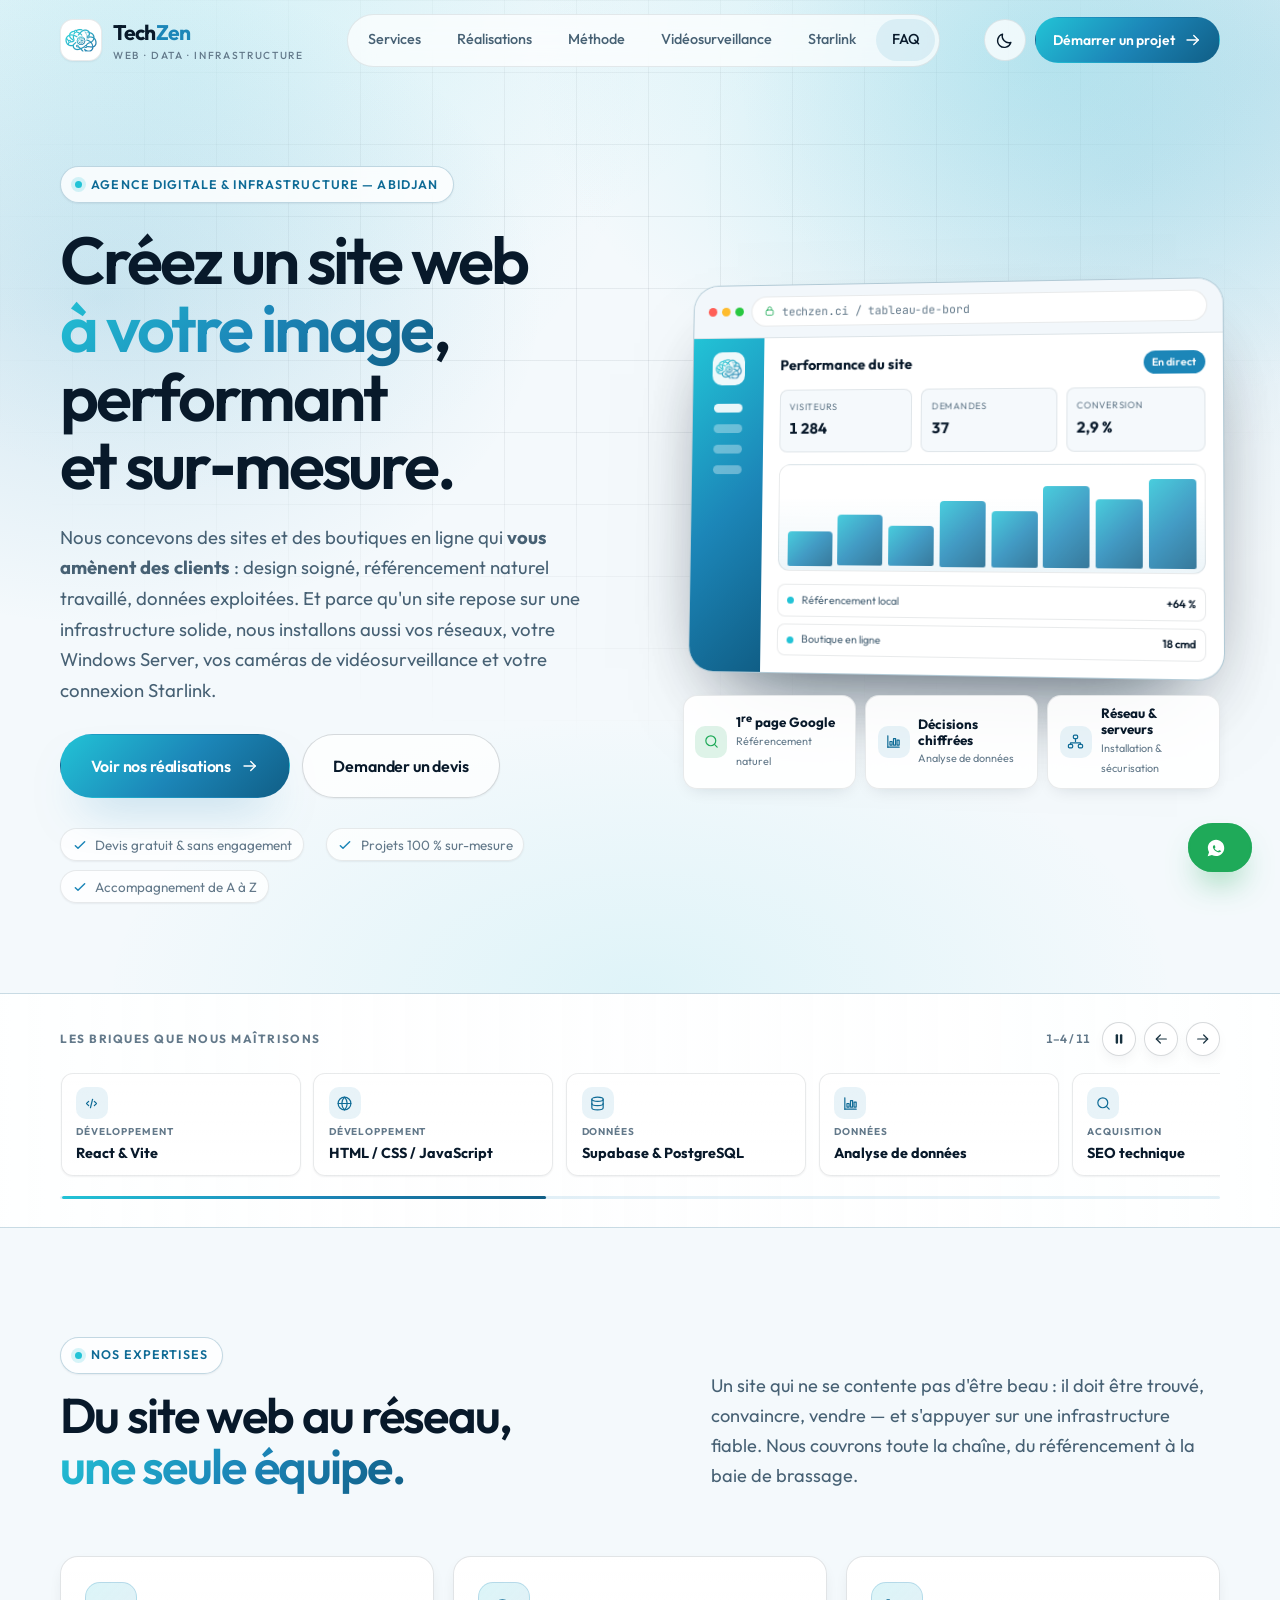
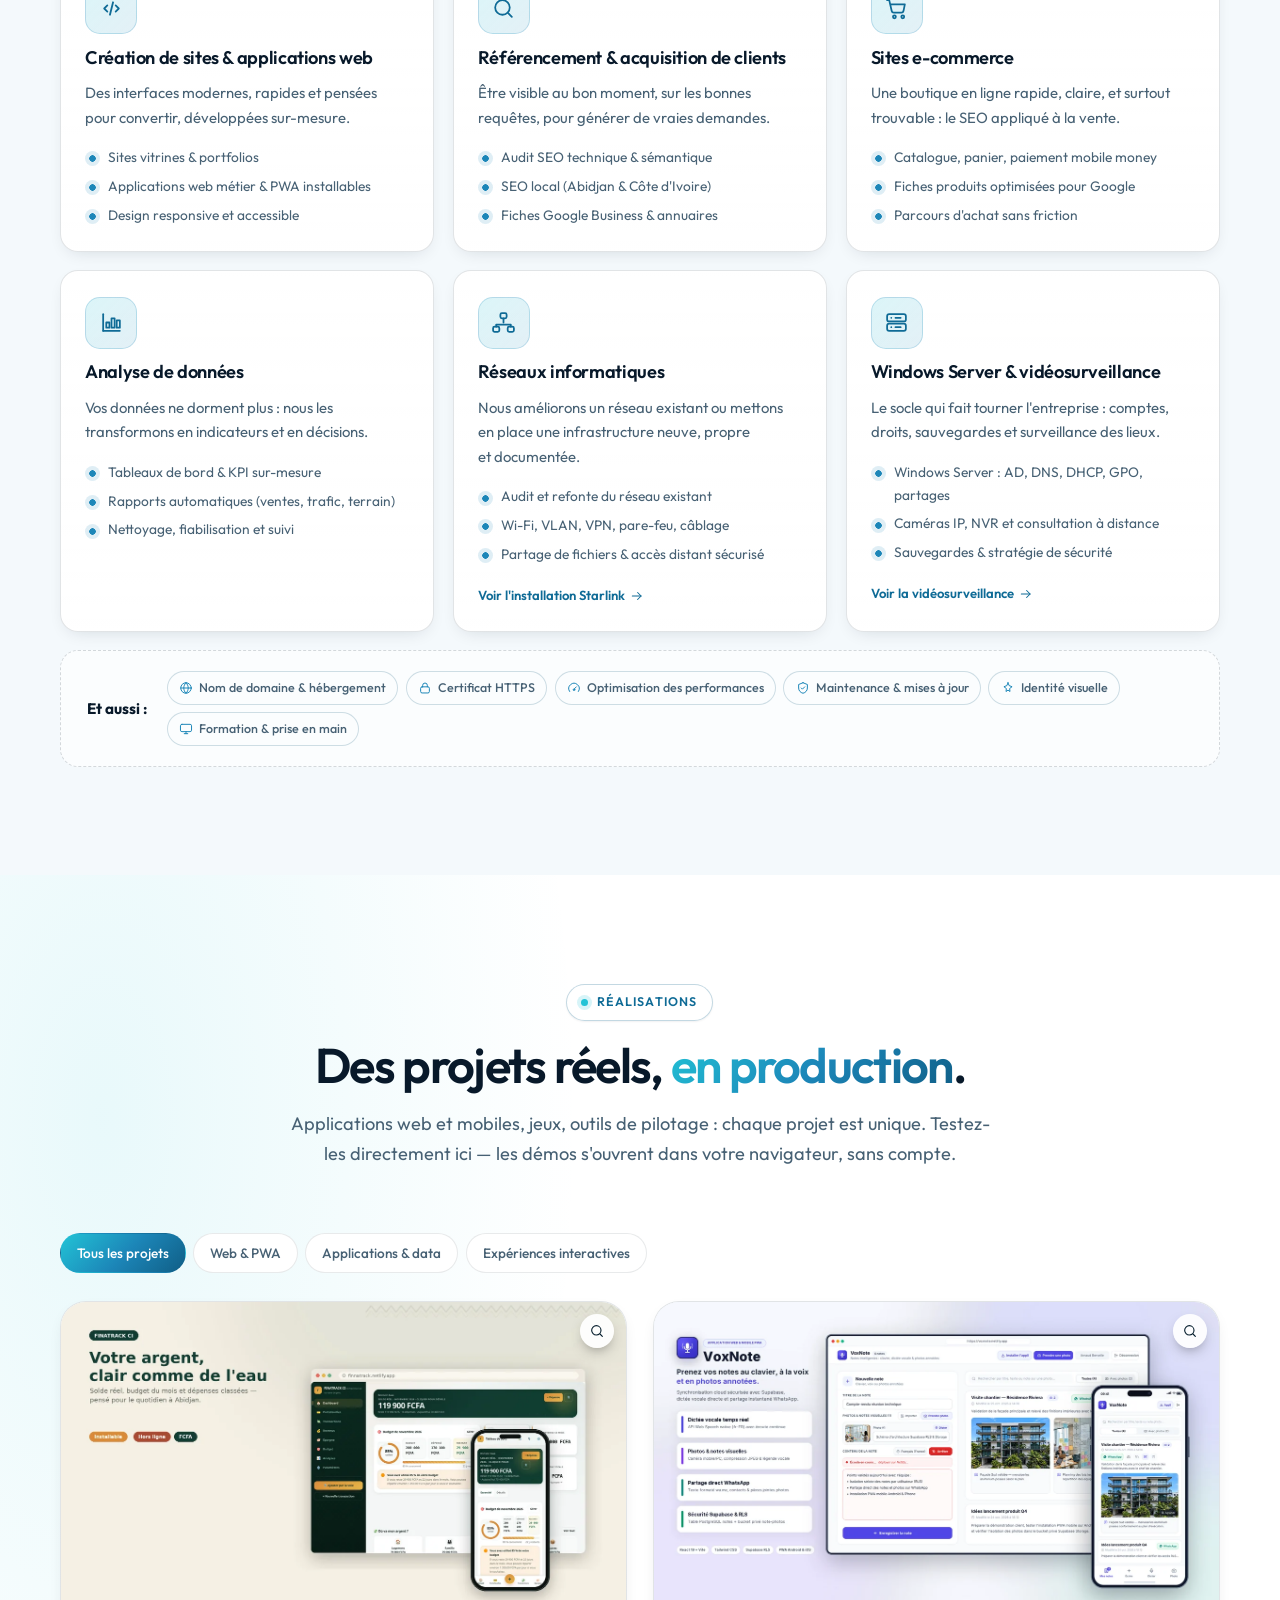
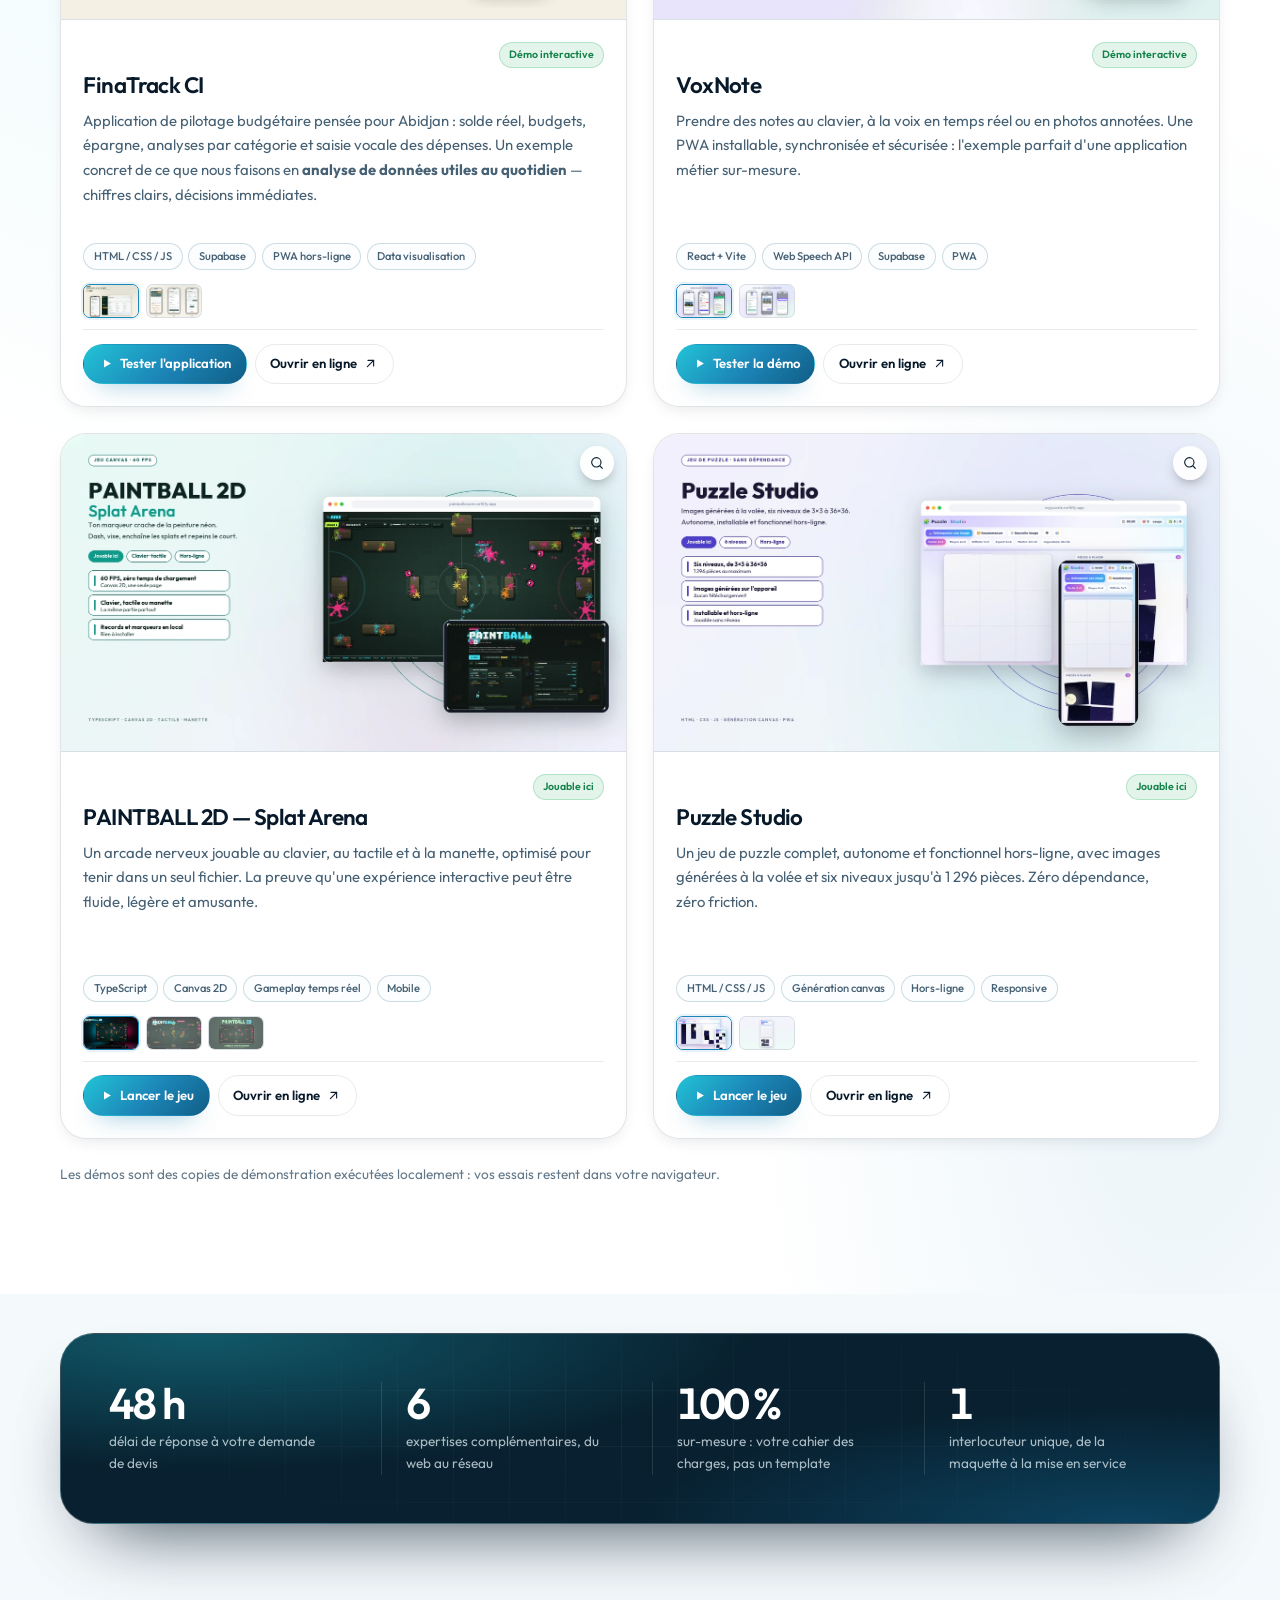
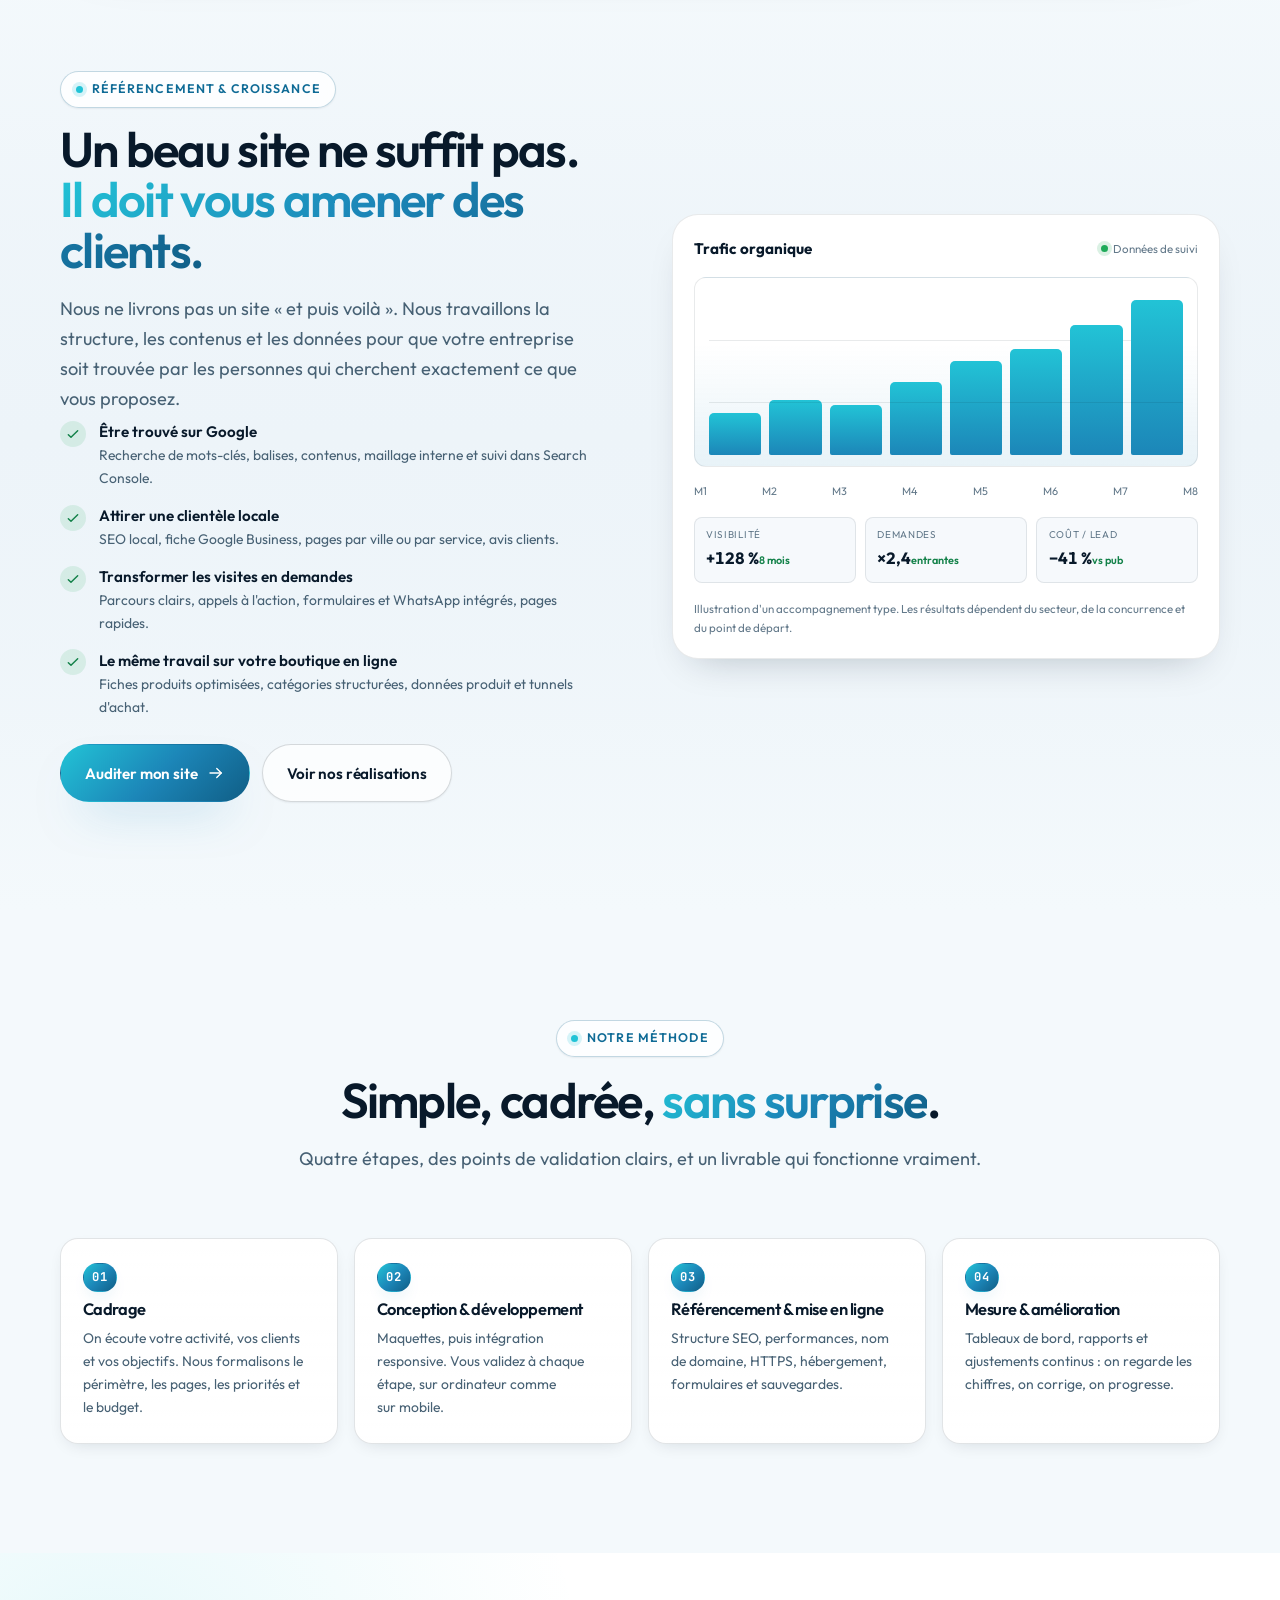
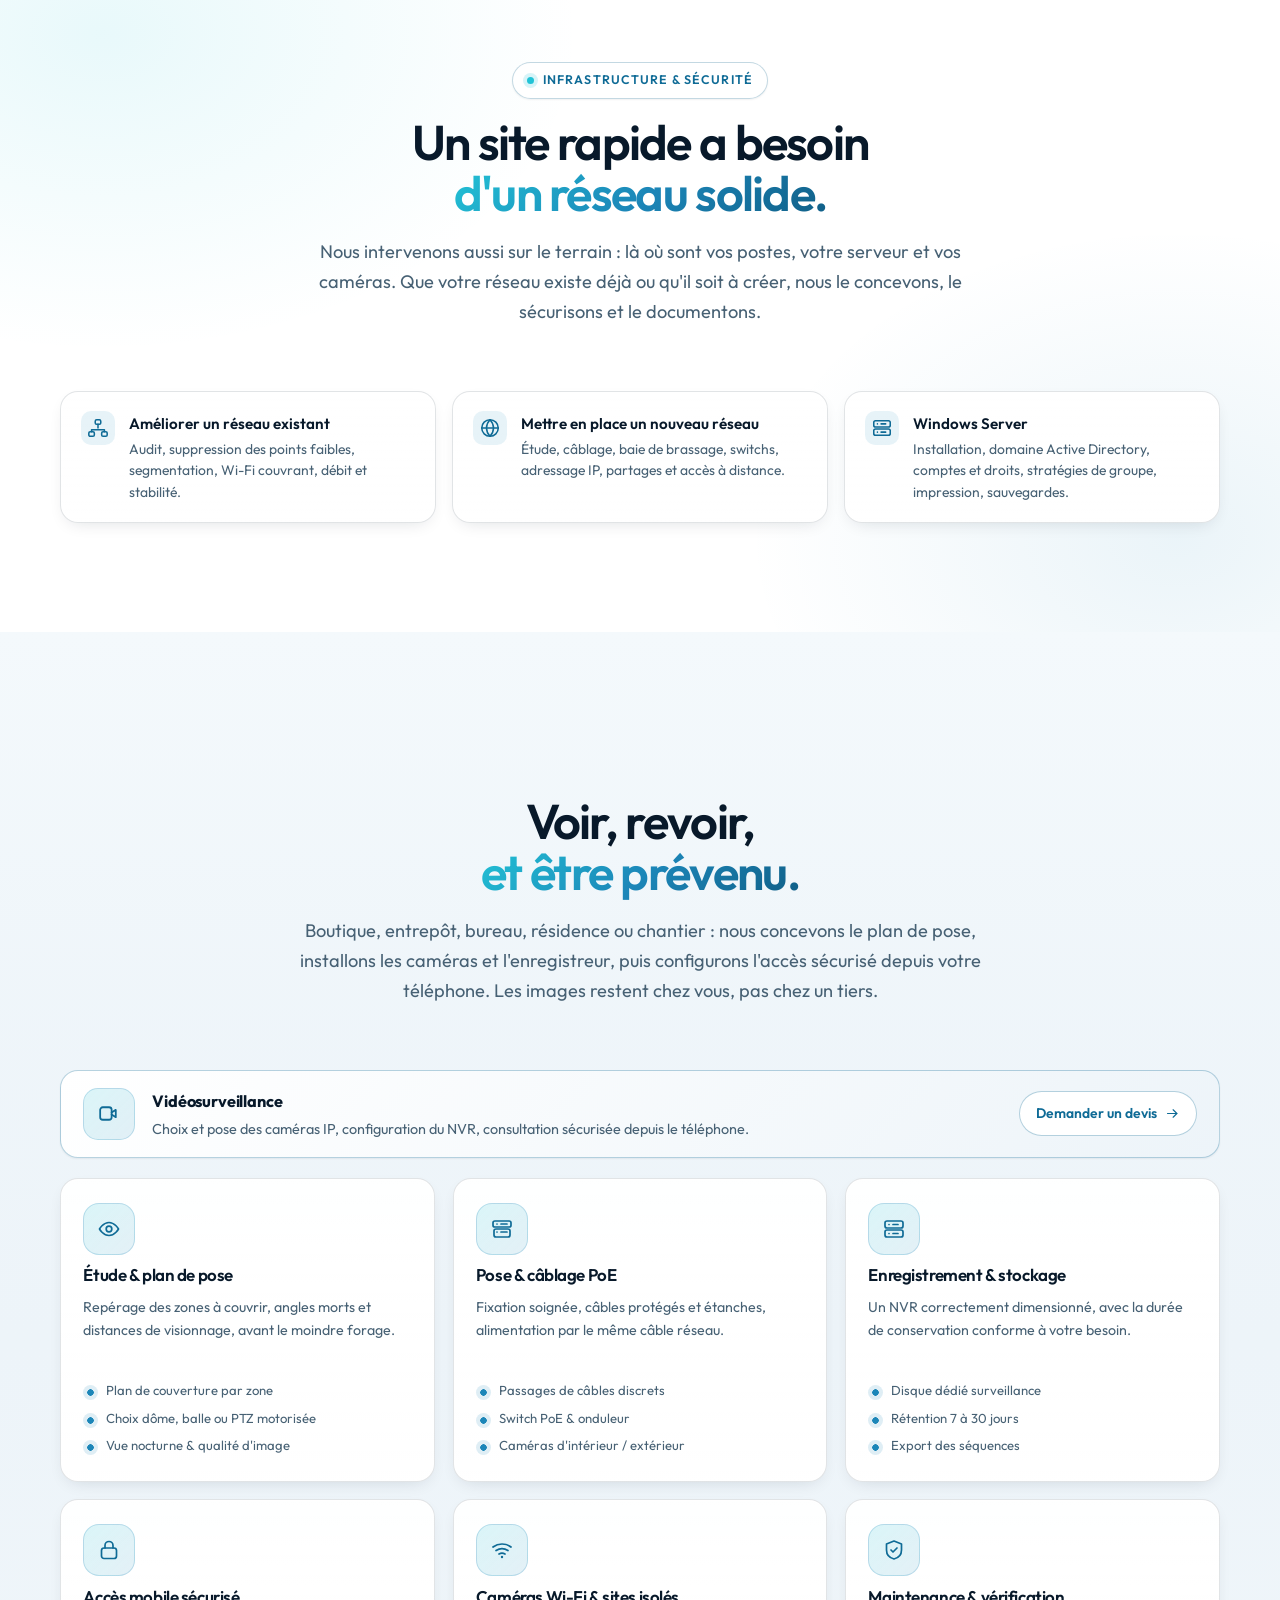
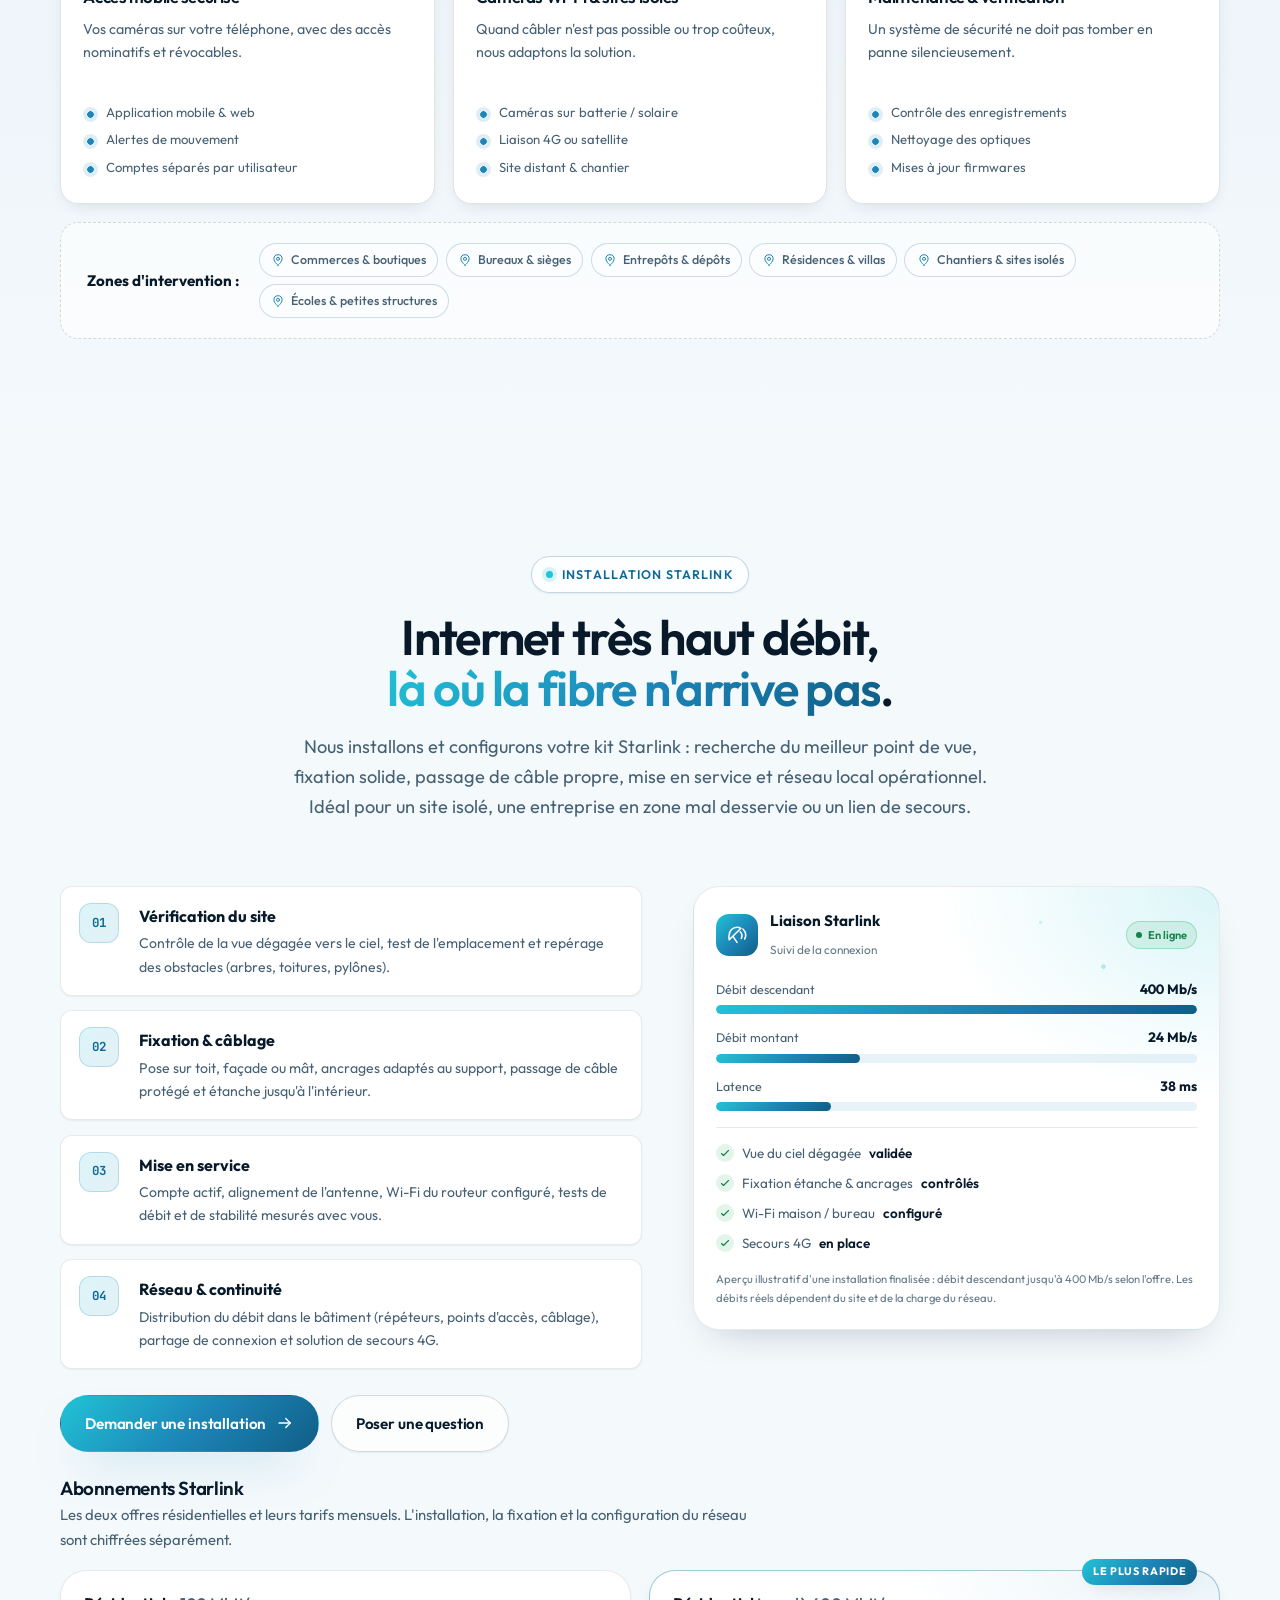
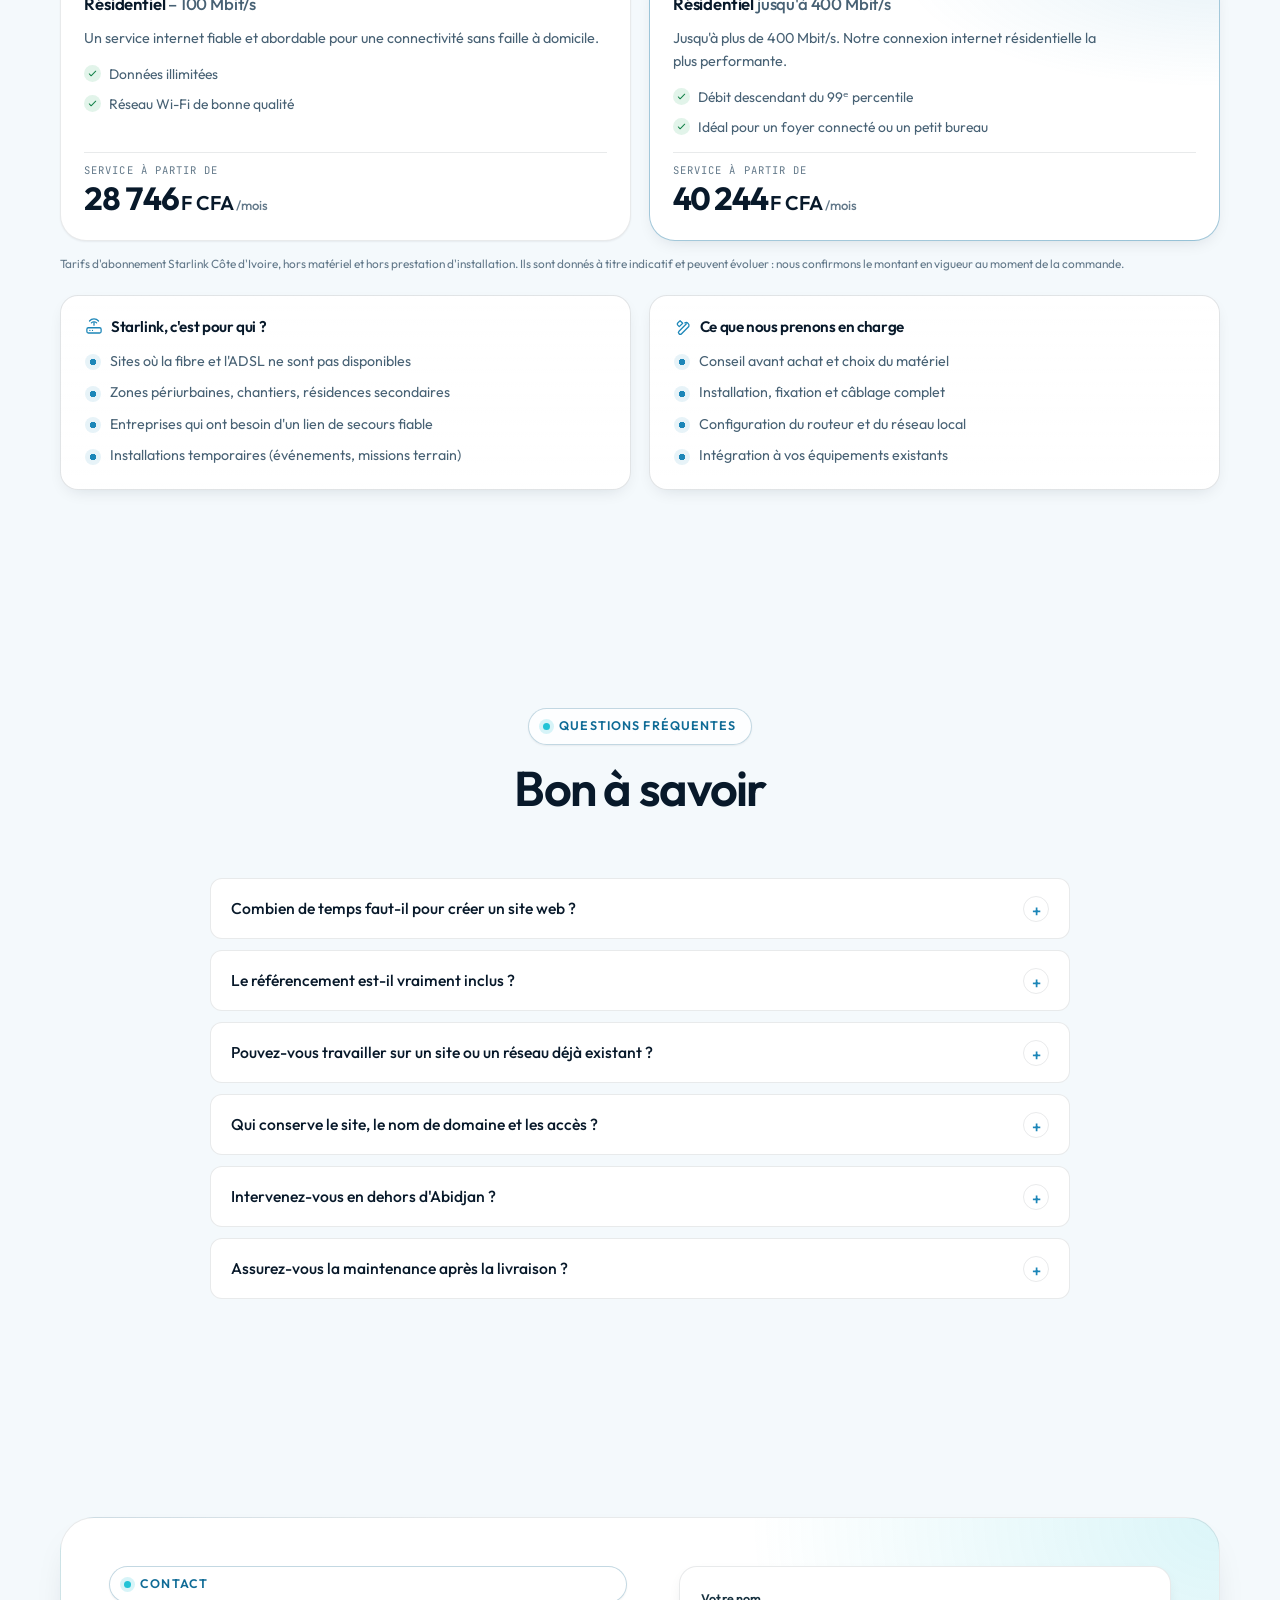
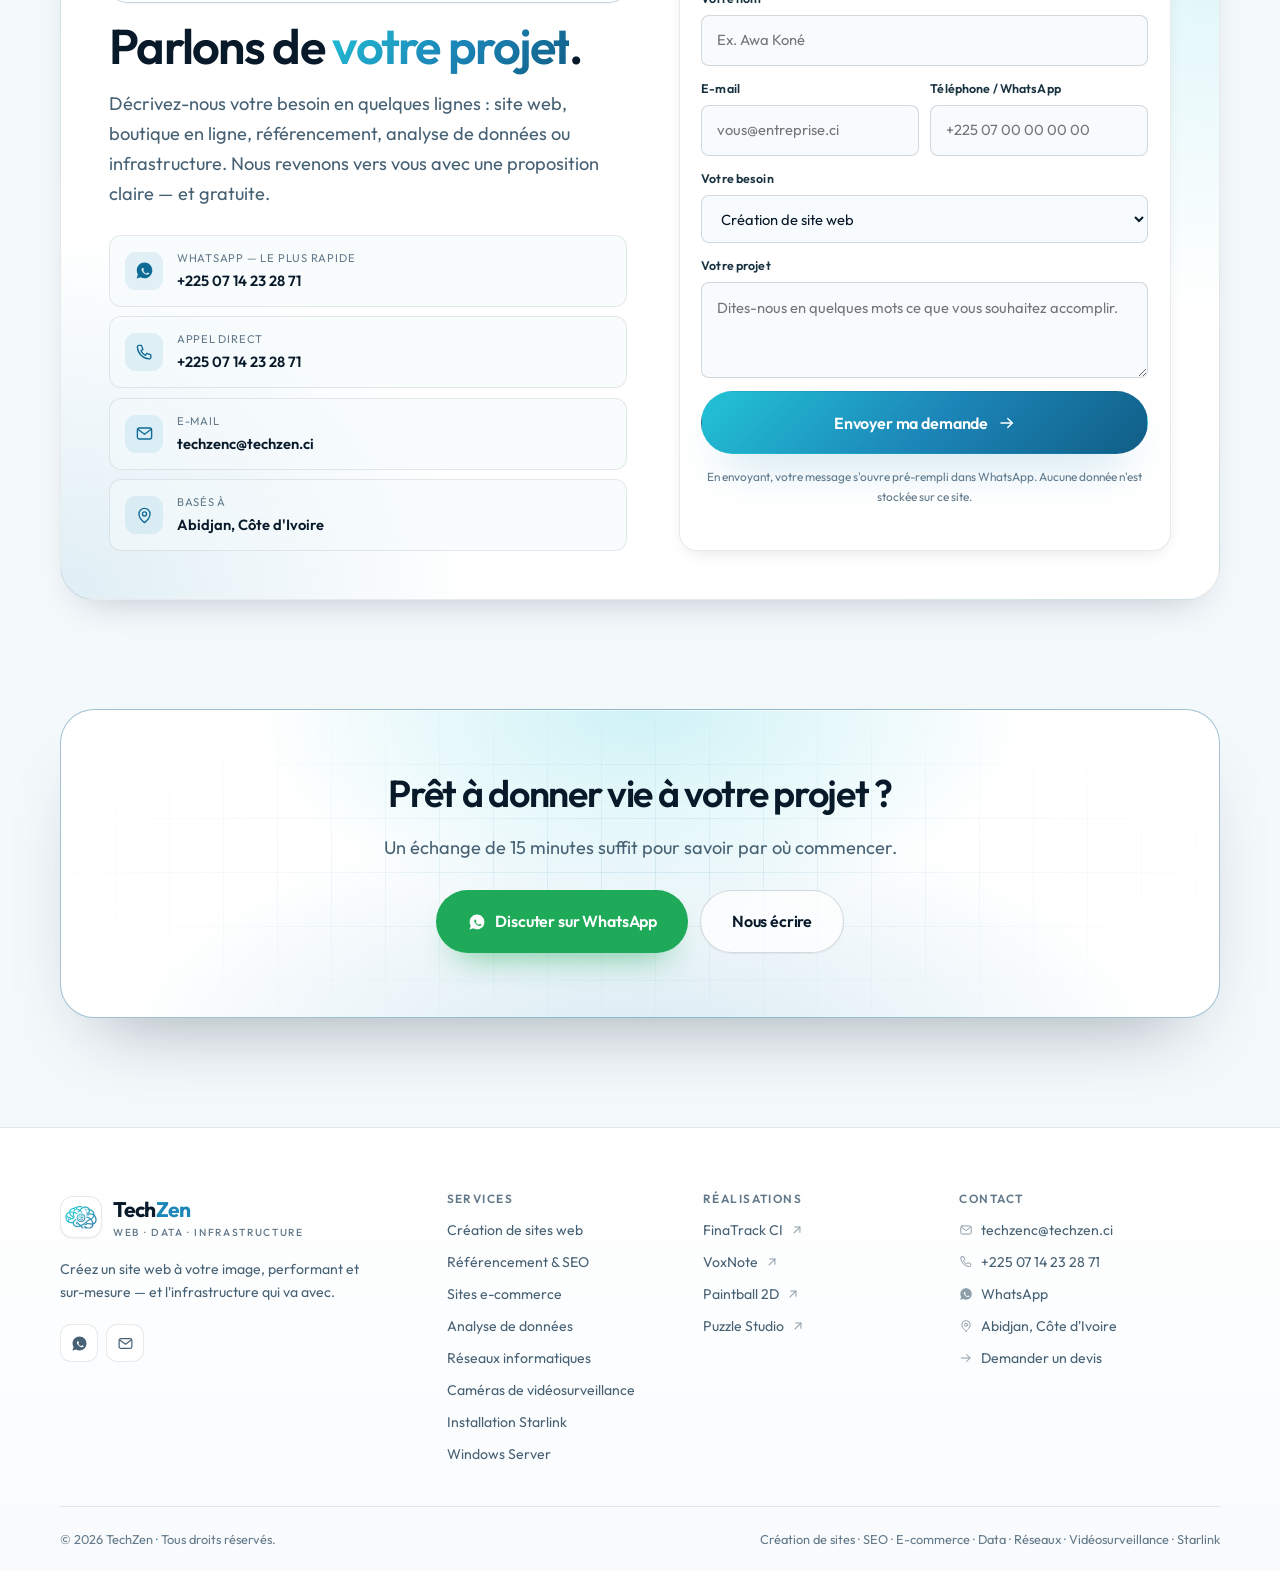
==== commit cbc5ed12: "Contact : nouvelles coordonnées TechZen - e-mail : techzenc@techzen.ci (remplace contact@techzen.ci," ====
--- a/index.html
+++ b/index.html
@@ -35,8 +35,18 @@
   "name": "TechZen",
   "slogan": "Créez un site web à votre image, performant et sur-mesure.",
   "description": "Agence digitale et infrastructure IT : création de sites web, référencement naturel, e-commerce, analyse de données, réseaux informatiques, Windows Server et vidéosurveillance IP.",
+  "telephone": "+2250714232871",
+  "email": "techzenc@techzen.ci",
   "areaServed": "Côte d'Ivoire",
   "address": { "@type": "PostalAddress", "addressLocality": "Abidjan", "addressCountry": "CI" },
+  "contactPoint": {
+    "@type": "ContactPoint",
+    "telephone": "+2250714232871",
+    "email": "techzenc@techzen.ci",
+    "contactType": "customer service",
+    "availableLanguage": ["fr", "en"],
+    "areaServed": "CI"
+  },
   "knowsAbout": ["Création de sites web", "Référencement naturel (SEO)", "E-commerce", "Analyse de données", "Réseaux informatiques", "Windows Server", "Vidéosurveillance IP", "Installation Starlink"]
 }
 </script>
@@ -1114,15 +1124,31 @@
                 <div class="contact__methods">
                     <a class="method" href="#" data-wa="Bonjour TechZen, je souhaite discuter de mon projet.">
                         <span class="method__ico"><svg aria-hidden="true"><use href="#i-whatsapp"/></svg></span>
-                        <span><small>Le plus rapide</small><strong>Écrire sur WhatsApp</strong></span>
+                        <span class="method__txt">
+                            <small>WhatsApp — le plus rapide</small>
+                            <strong>+225 07 14 23 28 71</strong>
+                        </span>
                     </a>
-                    <a class="method" href="mailto:contact@techzen.ci?subject=Projet%20web%20-%20TechZen">
+                    <a class="method" href="tel:+2250714232871">
+                        <span class="method__ico"><svg aria-hidden="true"><use href="#i-phone"/></svg></span>
+                        <span class="method__txt">
+                            <small>Appel direct</small>
+                            <strong>+225 07 14 23 28 71</strong>
+                        </span>
+                    </a>
+                    <a class="method" href="mailto:techzenc@techzen.ci?subject=Projet%20web%20-%20TechZen">
                         <span class="method__ico"><svg aria-hidden="true"><use href="#i-mail"/></svg></span>
-                        <span><small>E-mail</small><strong>contact@techzen.ci</strong></span>
+                        <span class="method__txt">
+                            <small>E-mail</small>
+                            <strong>techzenc@techzen.ci</strong>
+                        </span>
                     </a>
                     <div class="method">
                         <span class="method__ico"><svg aria-hidden="true"><use href="#i-pin"/></svg></span>
-                        <span><small>Basés à</small><strong>Abidjan, Côte d'Ivoire</strong></span>
+                        <span class="method__txt">
+                            <small>Basés à</small>
+                            <strong>Abidjan, Côte d'Ivoire</strong>
+                        </span>
                     </div>
                 </div>
             </div>
@@ -1183,7 +1209,7 @@
                 <a class="btn btn--wa btn--lg" href="#" data-wa="Bonjour TechZen, je souhaite prendre rendez-vous pour parler de mon projet.">
                     <svg aria-hidden="true"><use href="#i-whatsapp"/></svg> Discuter sur WhatsApp
                 </a>
-                <a class="btn btn--ghost btn--lg" href="mailto:contact@techzen.ci">Nous écrire</a>
+                <a class="btn btn--ghost btn--lg" href="mailto:techzenc@techzen.ci">Nous écrire</a>
             </div>
         </div>
     </div>
@@ -1207,7 +1233,7 @@
                     <a href="#" data-wa="Bonjour TechZen !" aria-label="WhatsApp">
                         <svg aria-hidden="true"><use href="#i-whatsapp"/></svg>
                     </a>
-                    <a href="mailto:contact@techzen.ci" aria-label="E-mail">
+                    <a href="mailto:techzenc@techzen.ci" aria-label="E-mail">
                         <svg aria-hidden="true"><use href="#i-mail"/></svg>
                     </a>
                 </div>
@@ -1240,7 +1266,8 @@
             <div>
                 <h4>Contact</h4>
                 <nav class="footer__links" aria-label="Contact">
-                    <a href="mailto:contact@techzen.ci"><svg aria-hidden="true"><use href="#i-mail"/></svg> contact@techzen.ci</a>
+                    <a href="mailto:techzenc@techzen.ci"><svg aria-hidden="true"><use href="#i-mail"/></svg> techzenc@techzen.ci</a>
+                    <a href="tel:+2250714232871"><svg aria-hidden="true"><use href="#i-phone"/></svg> +225 07 14 23 28 71</a>
                     <a href="#" data-wa="Bonjour TechZen !"><svg aria-hidden="true"><use href="#i-whatsapp"/></svg> WhatsApp</a>
                     <a href="#contact"><svg aria-hidden="true"><use href="#i-pin"/></svg> Abidjan, Côte d'Ivoire</a>
                     <a href="#contact"><svg aria-hidden="true"><use href="#i-arrow-r"/></svg> Demander un devis</a>
--- a/styles.css
+++ b/styles.css
@@ -2444,6 +2444,16 @@
 .method small { display: block; font-size: .7rem; letter-spacing: .07em; text-transform: uppercase; color: var(--muted); }
 .method strong { font-size: .92rem; color: var(--ink); font-weight: 600; }
 
+/* Libellé du canal puis coordonnée : la valeur reste sur une seule ligne,
+   jamais coupée au milieu d'un numéro. */
+.method__txt { display: grid; gap: .1rem; min-width: 0; }
+.method__txt strong { white-space: nowrap; overflow: hidden; text-overflow: ellipsis; }
+@media (max-width: 420px) {
+    .method { gap: .7rem; padding: .7rem .8rem; }
+    .method__ico { width: 34px; height: 34px; }
+    .method strong { font-size: .85rem; }
+}
+
 .form {
     display: grid;
     gap: .8rem;
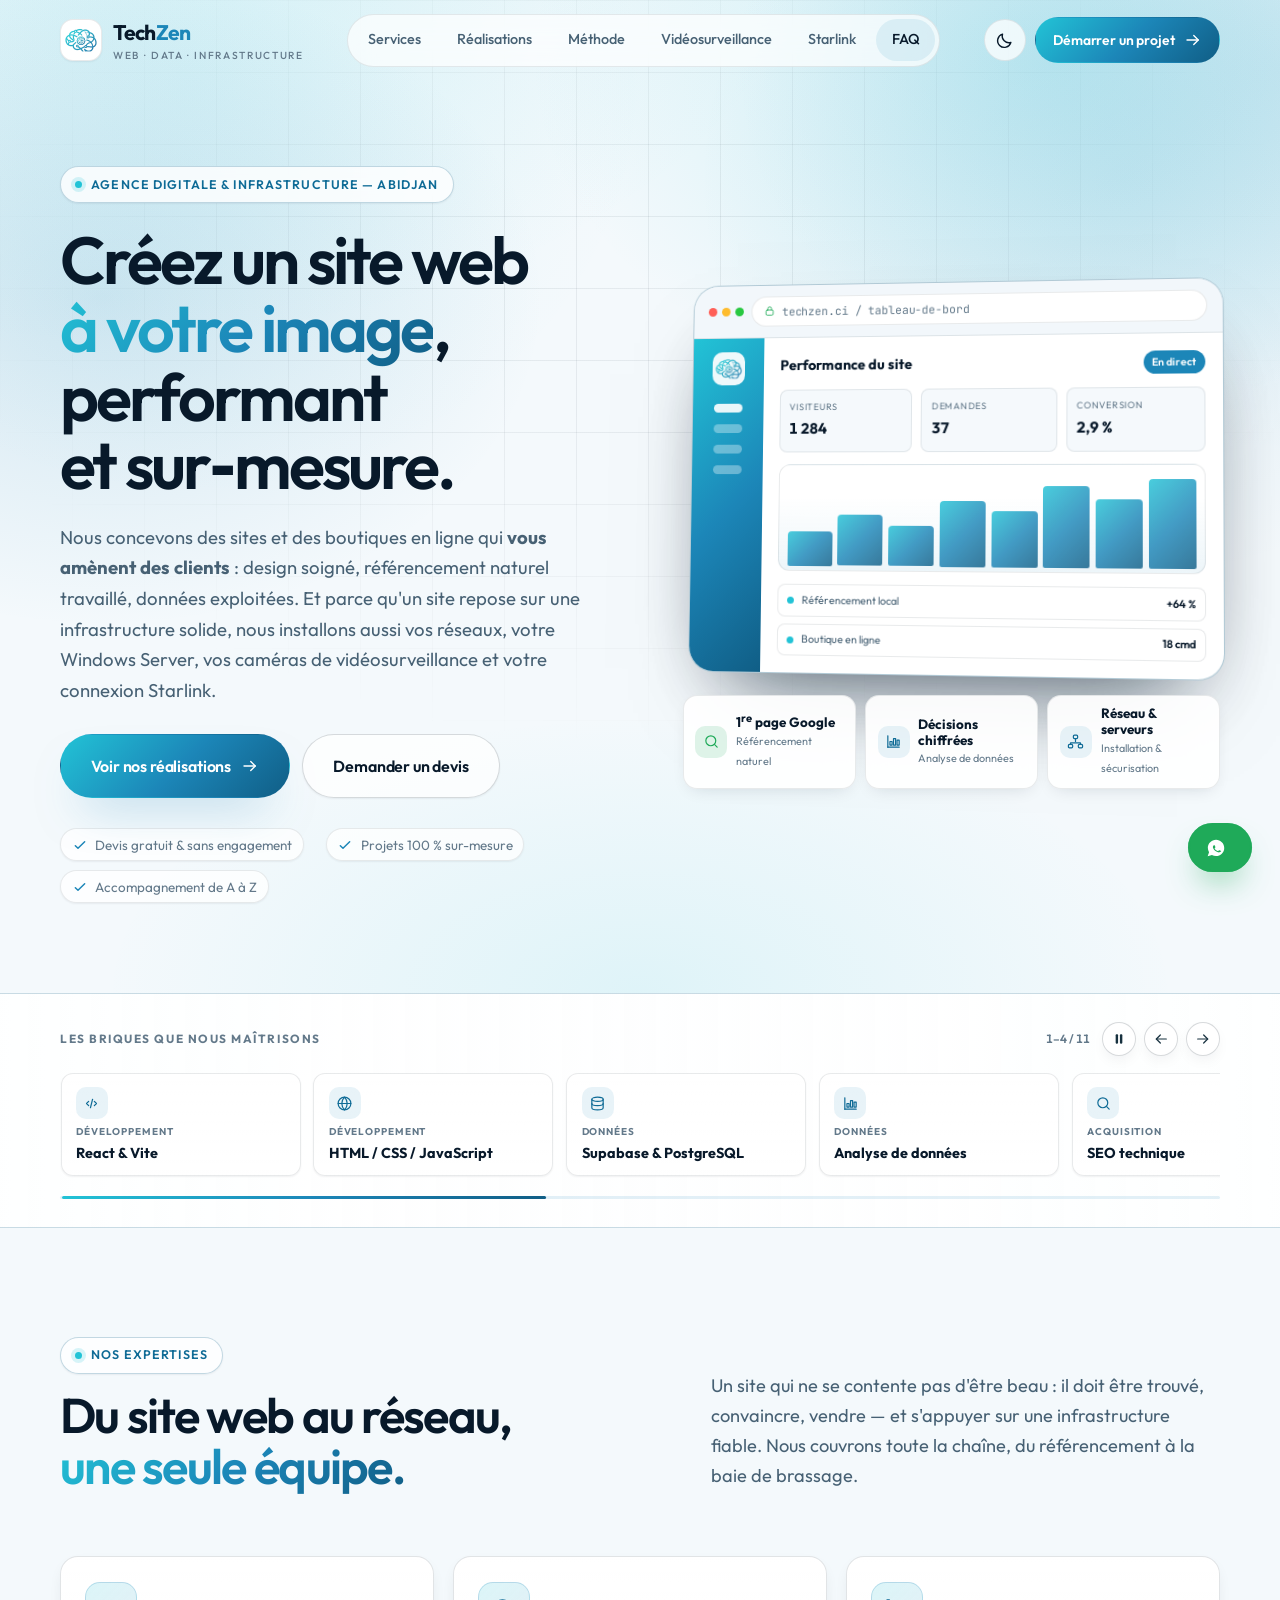
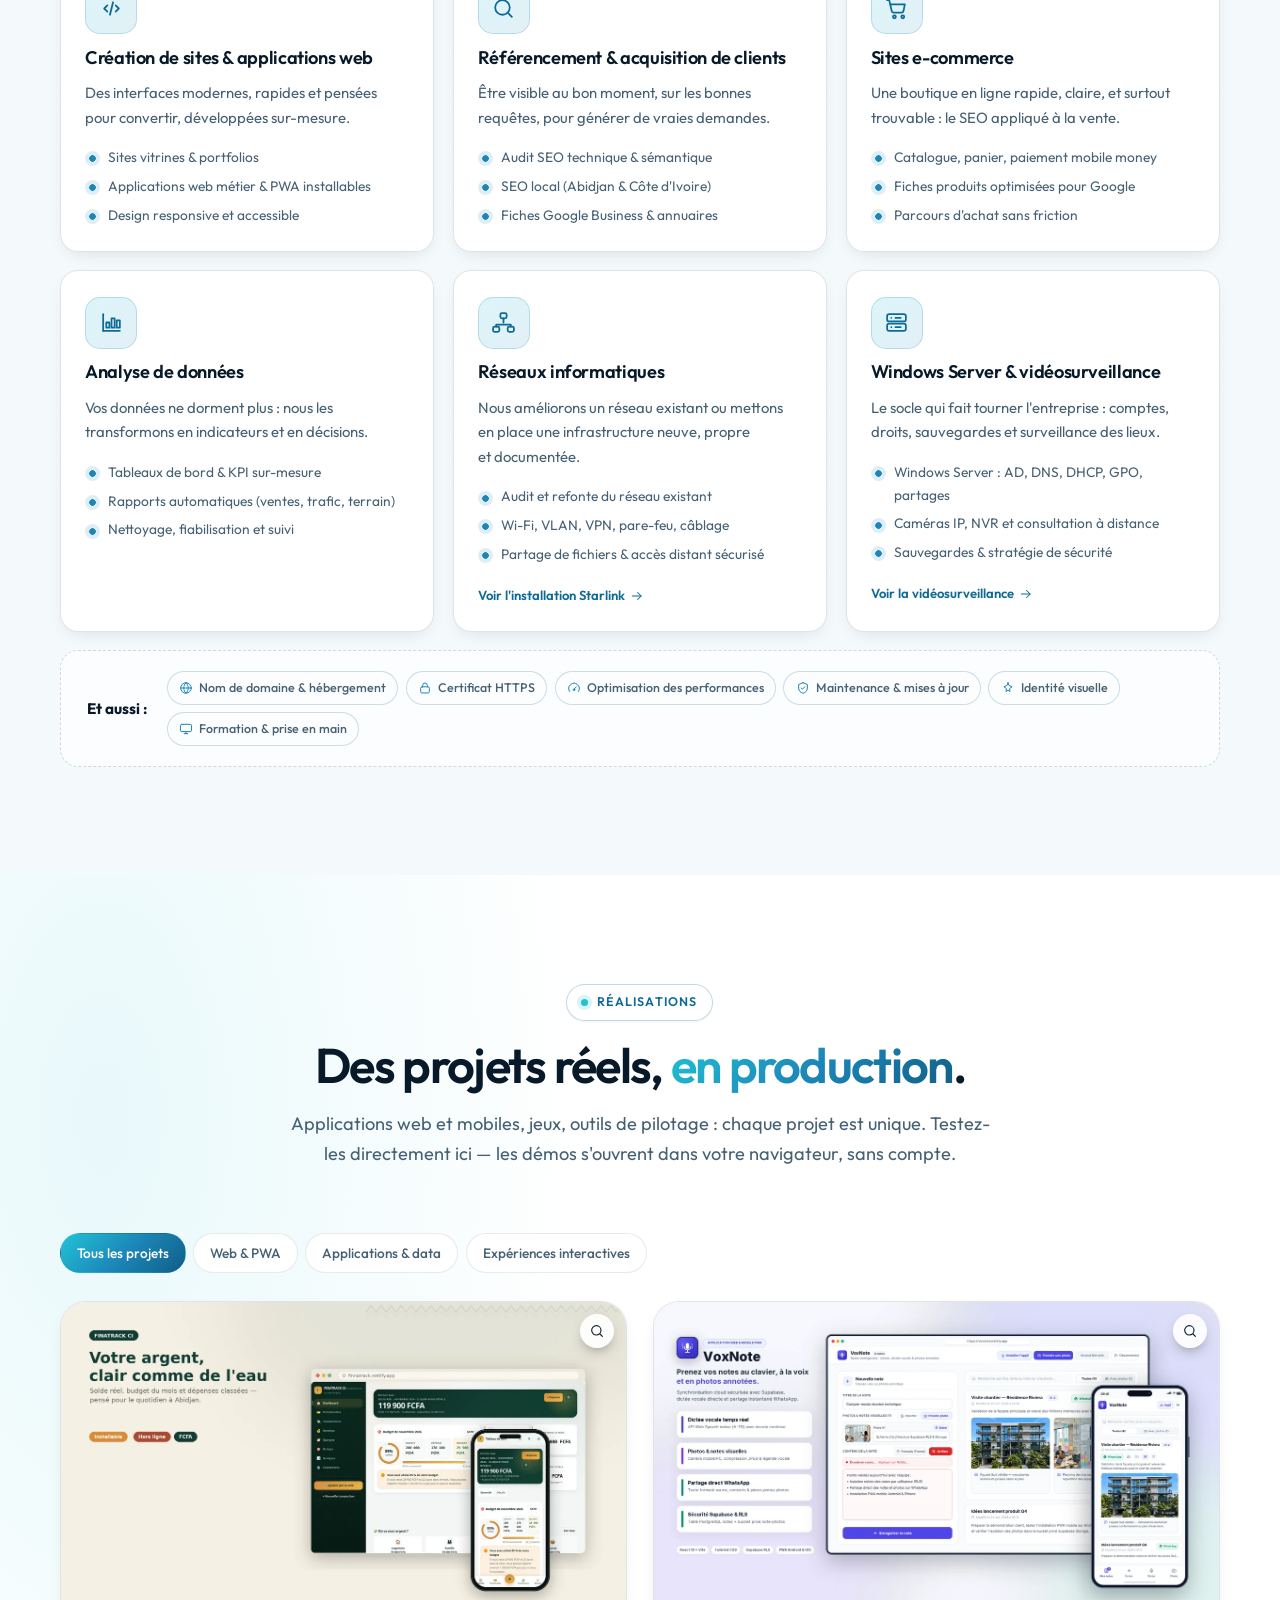
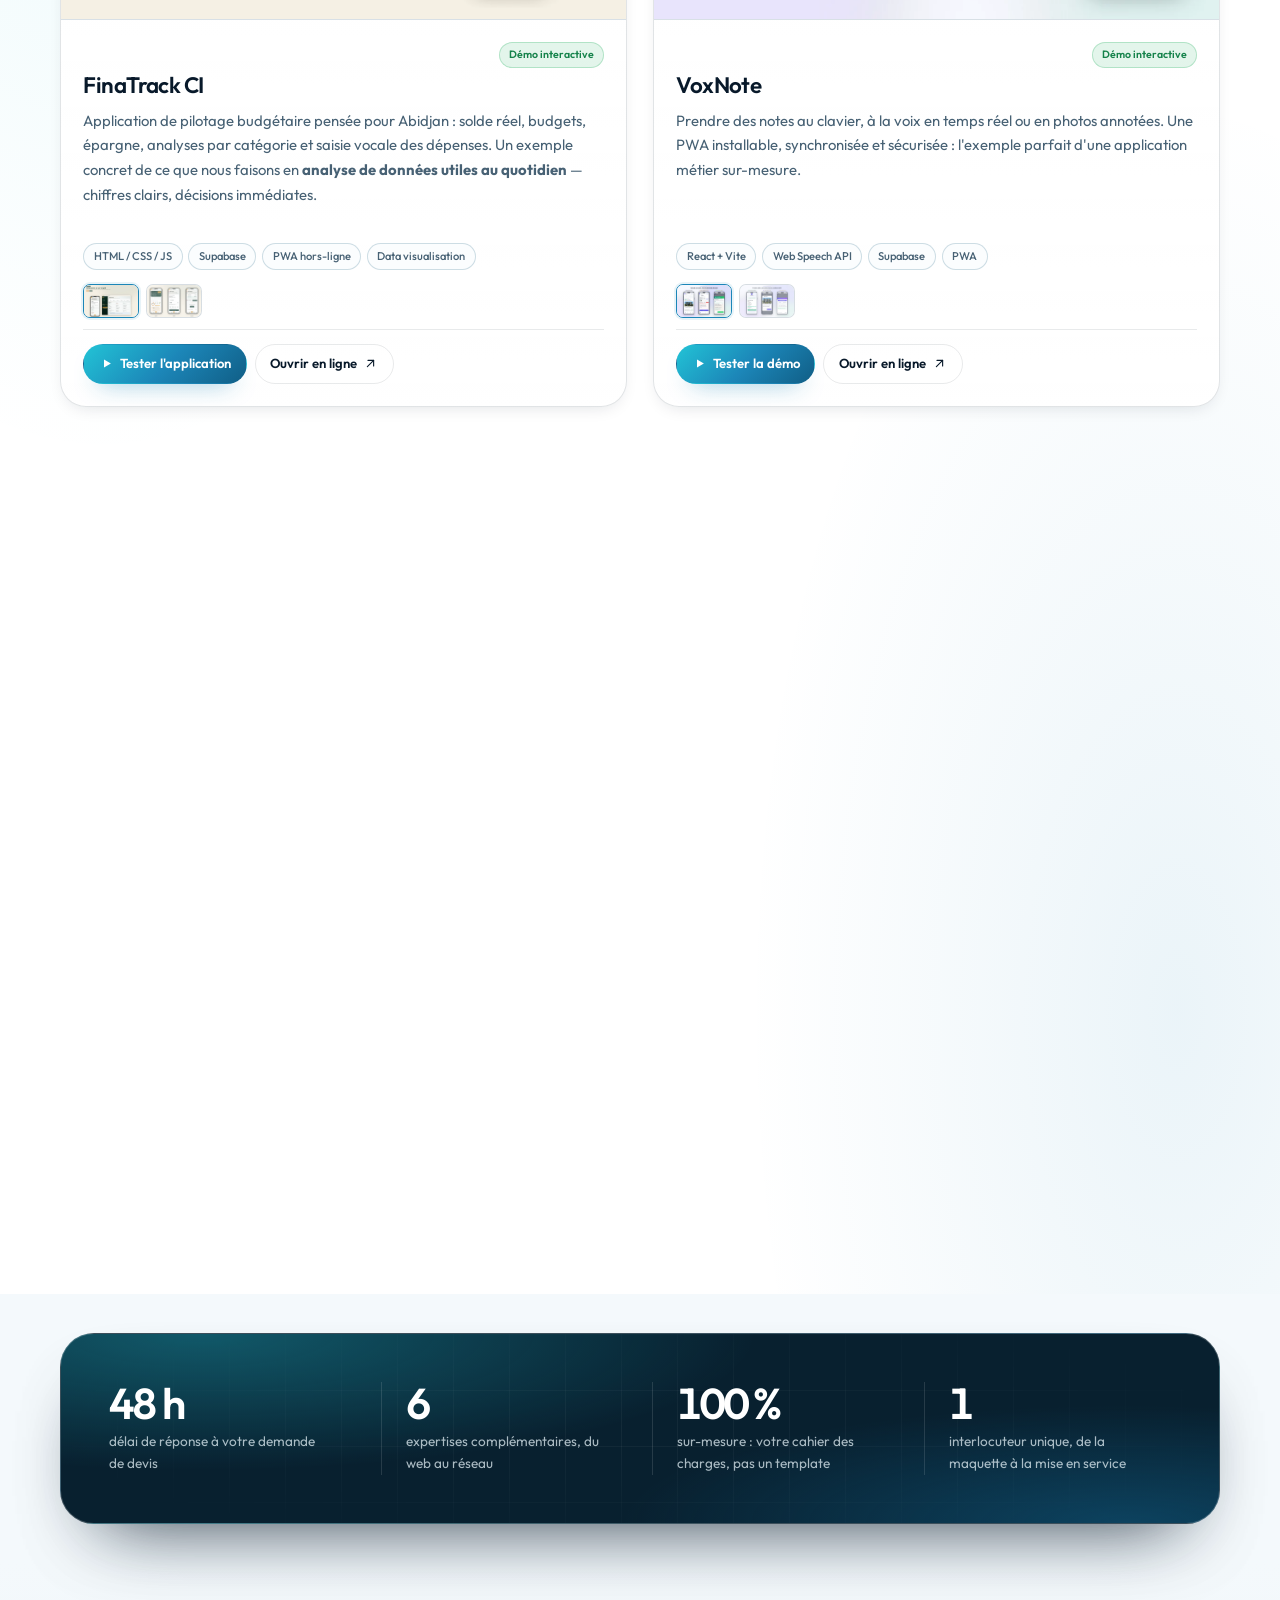
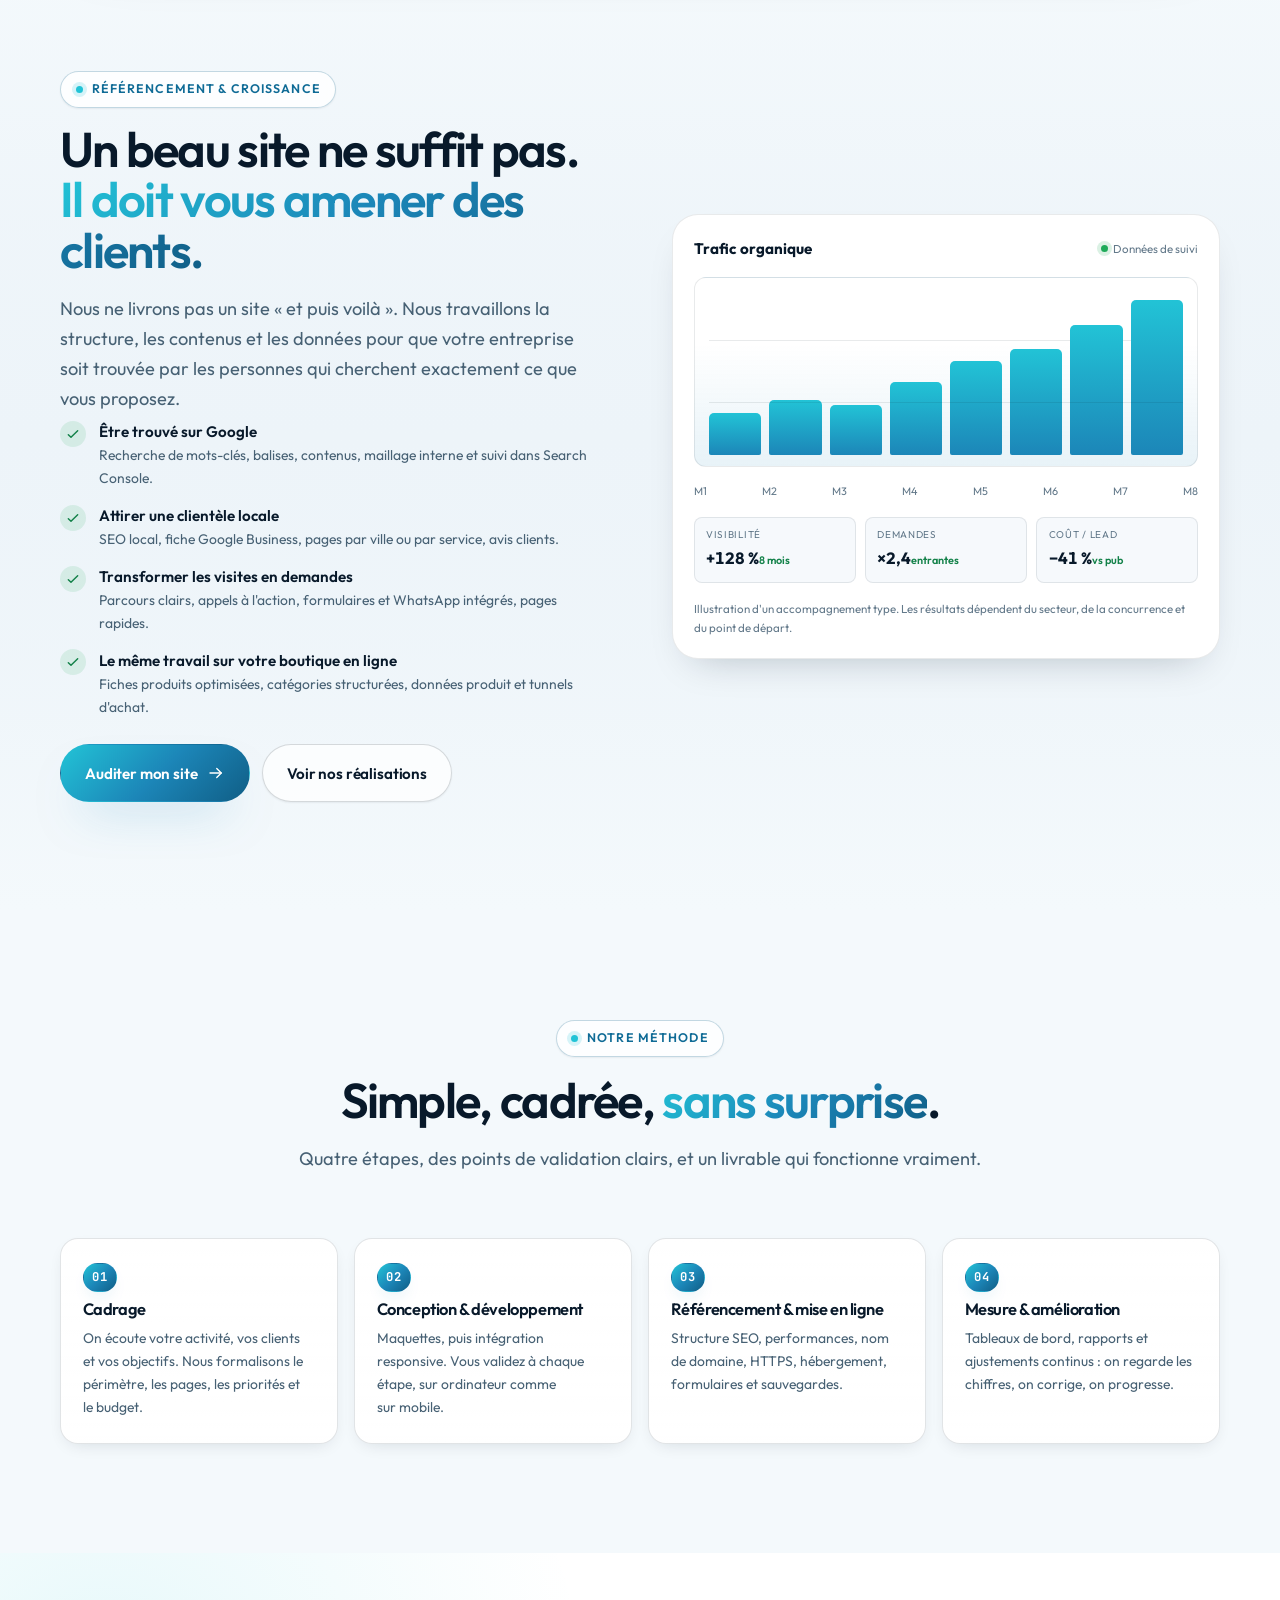
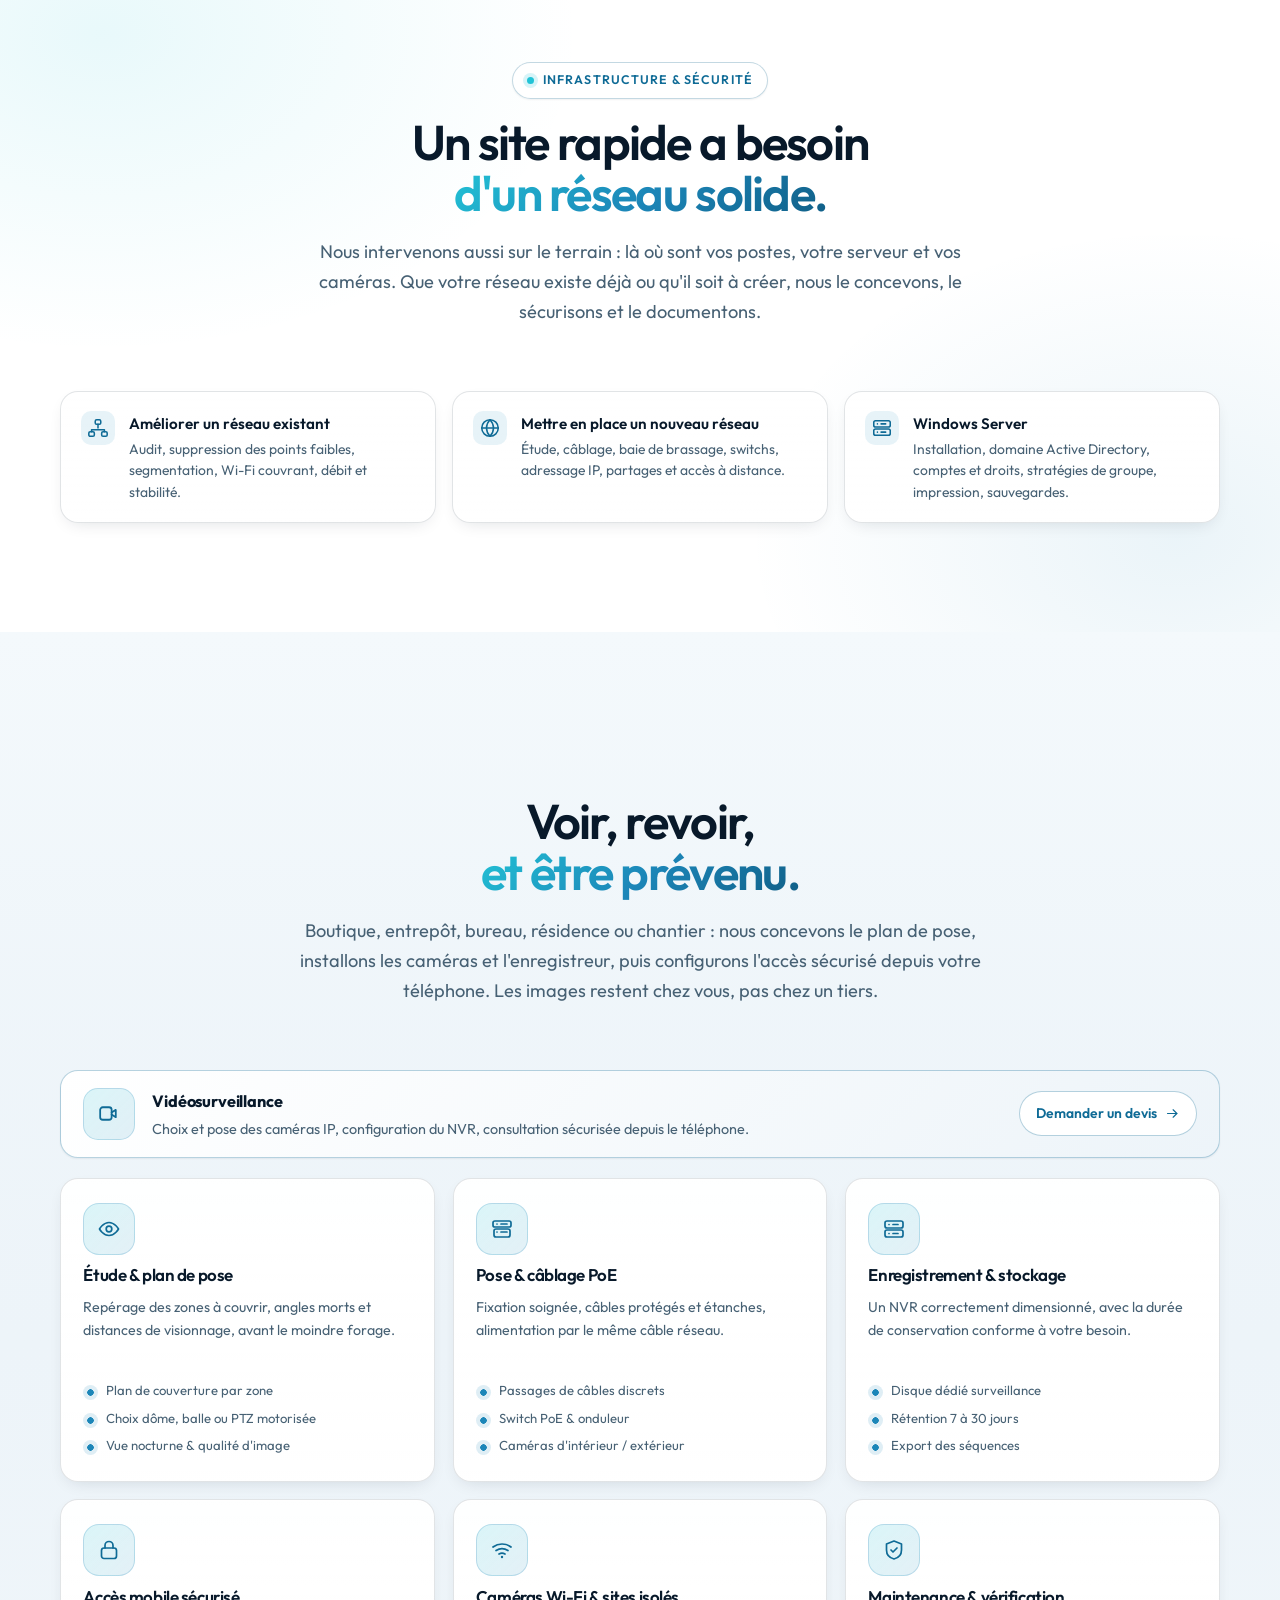
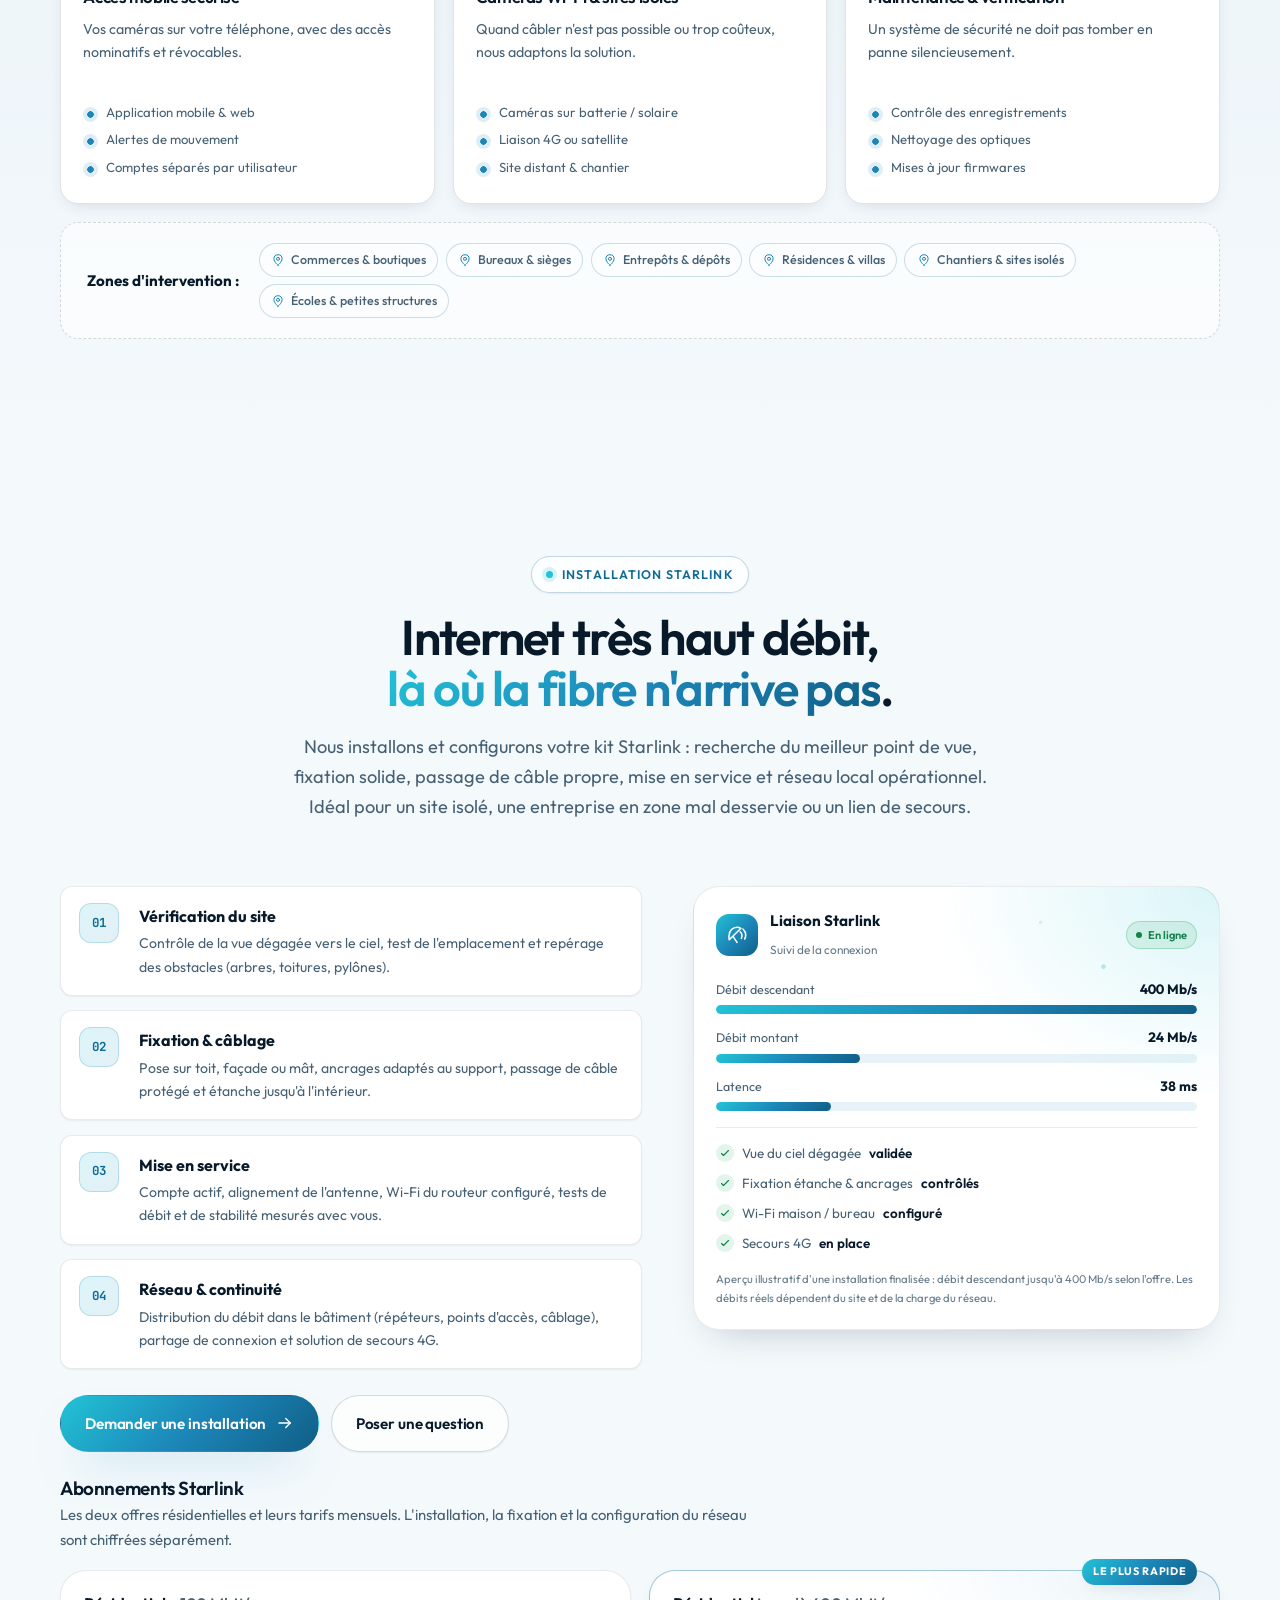
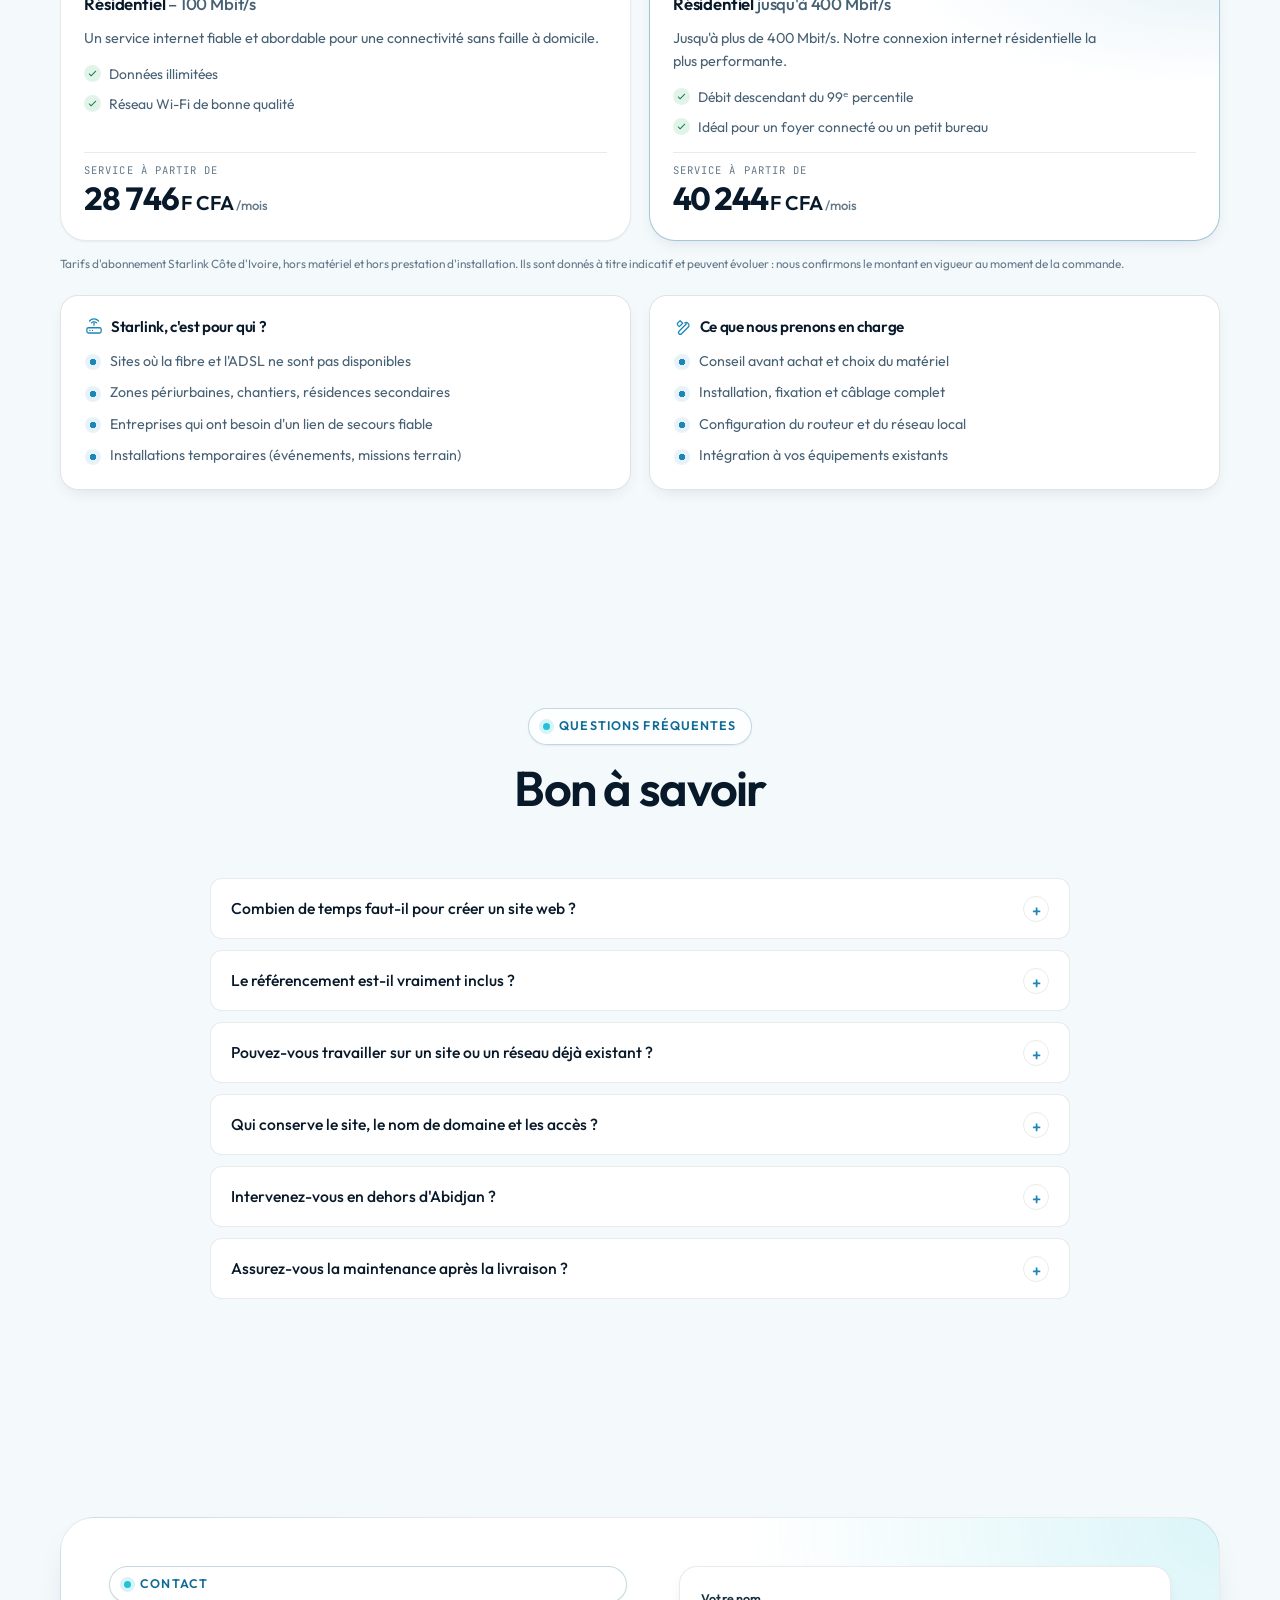
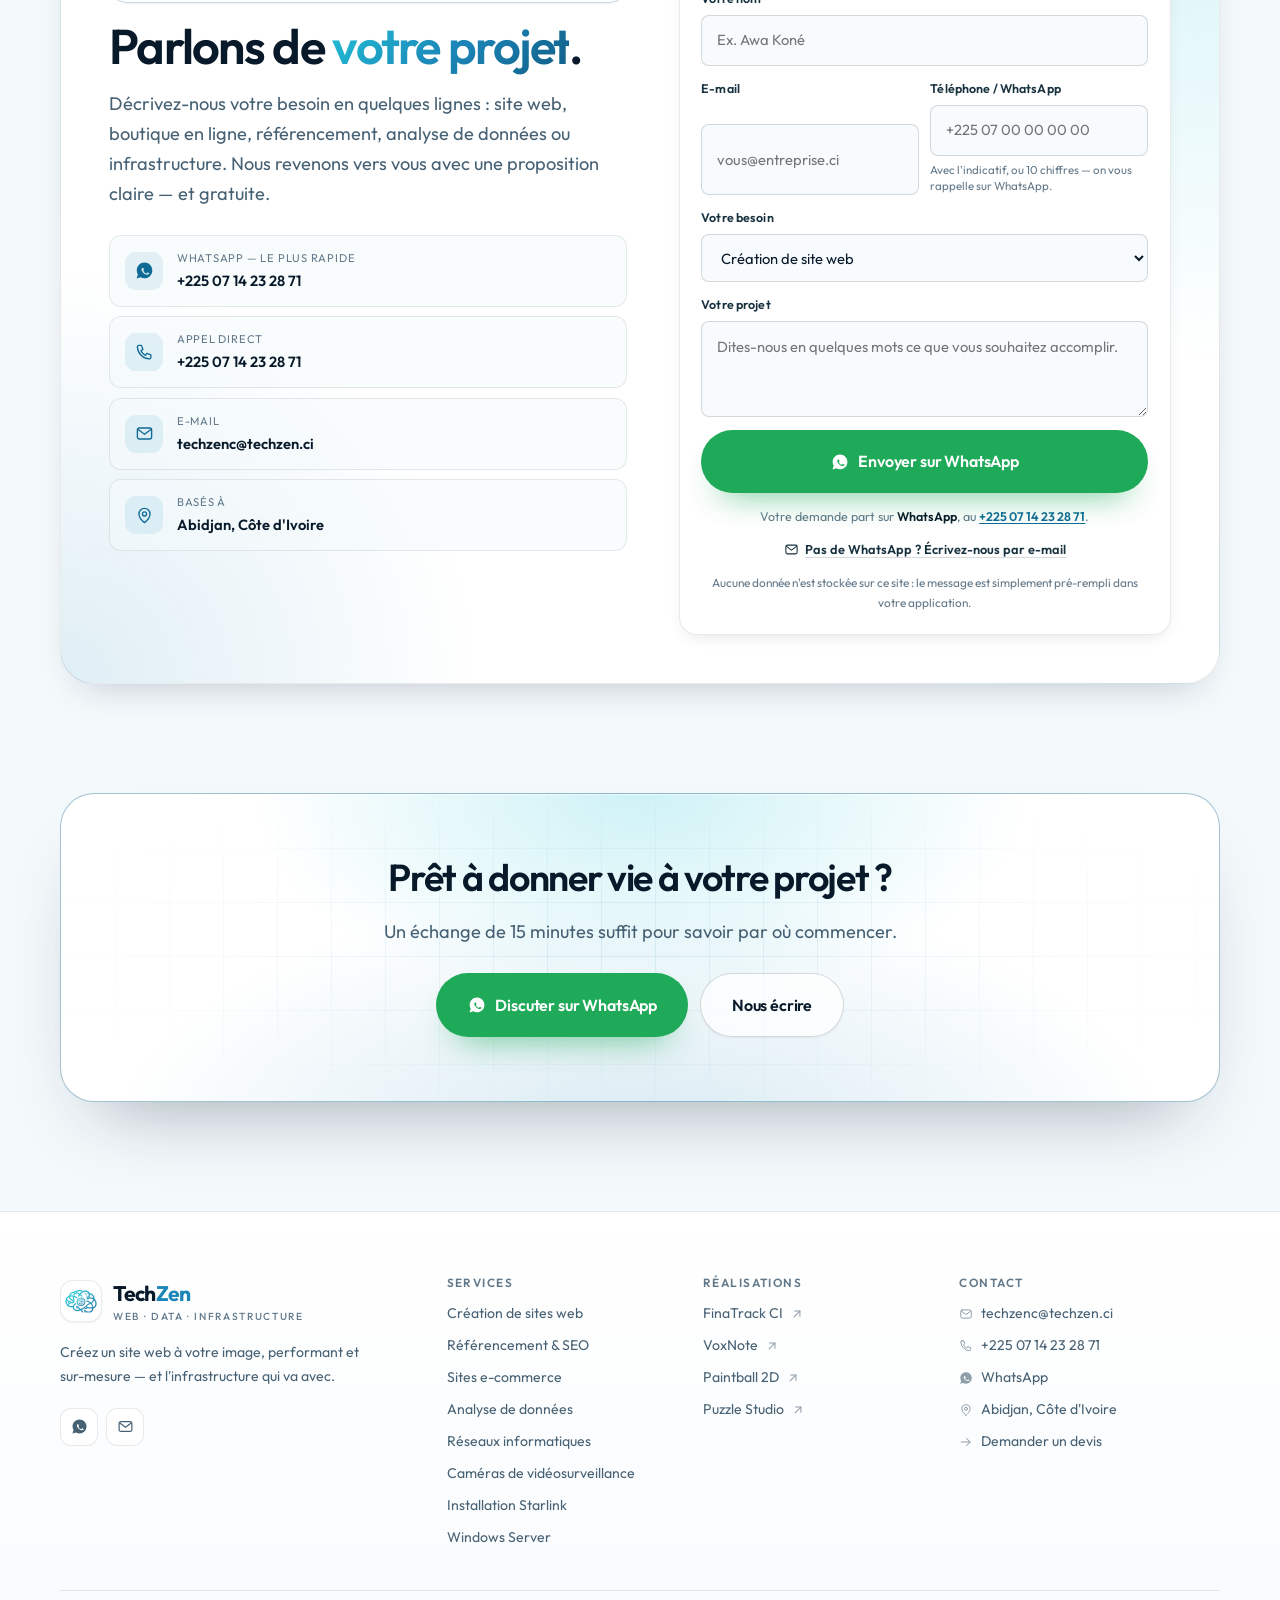
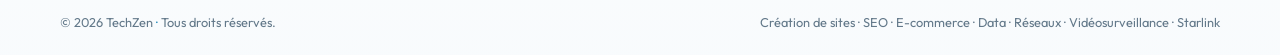
==== commit a882917a: "Formulaire : envoi explicite, téléphone normalisé, repli et second canal - bouton « Envoyer sur What" ====
--- a/index.html
+++ b/index.html
@@ -1165,7 +1165,10 @@
                     </div>
                     <div class="field">
                         <label for="f-phone">Téléphone / WhatsApp</label>
-                        <input id="f-phone" name="phone" type="tel" placeholder="+225 07 00 00 00 00" autocomplete="tel">
+                        <input id="f-phone" name="phone" type="tel" inputmode="tel"
+                               placeholder="+225 07 00 00 00 00" autocomplete="tel"
+                               aria-describedby="f-phone-help">
+                        <span class="field__help" id="f-phone-help">Avec l'indicatif, ou 10 chiffres — on vous rappelle sur WhatsApp.</span>
                     </div>
                 </div>
                 <div class="field">
@@ -1186,13 +1189,20 @@
                     <label for="f-msg">Votre projet</label>
                     <textarea id="f-msg" name="message" placeholder="Dites-nous en quelques mots ce que vous souhaitez accomplir." required></textarea>
                 </div>
-                <button class="btn btn--primary btn--block btn--lg" type="submit">
-                    Envoyer ma demande
-                    <svg aria-hidden="true"><use href="#i-arrow-r"/></svg>
+                <button class="btn btn--wa btn--block btn--lg" type="submit">
+                    <svg aria-hidden="true"><use href="#i-whatsapp"/></svg> Envoyer sur WhatsApp
                 </button>
+                <p class="form__dest">
+                    Votre demande part sur <strong>WhatsApp</strong>, au
+                    <a href="tel:+2250714232871">+225 07 14 23 28 71</a>.
+                </p>
+                <a class="form__alt" href="mailto:techzenc@techzen.ci?subject=Demande%20de%20projet%20-%20TechZen">
+                    <svg aria-hidden="true"><use href="#i-mail"/></svg>
+                    Pas de WhatsApp ? Écrivez-nous par e-mail
+                </a>
                 <p class="form__status" id="formStatus" role="status"></p>
                 <p class="form__note">
-                    En envoyant, votre message s'ouvre pré-rempli dans WhatsApp. Aucune donnée n'est stockée sur ce site.
+                    Aucune donnée n'est stockée sur ce site : le message est simplement pré-rempli dans votre application.
                 </p>
             </form>
         </div>
--- a/styles.css
+++ b/styles.css
@@ -2500,6 +2500,38 @@
 
 .form__note { font-size: .74rem; color: var(--muted); text-align: center; }
 
+/* Où part la demande + second canal : le visiteur doit savoir avant de cliquer. */
+.form__dest {
+    margin-top: .1rem;
+    font-size: .78rem;
+    line-height: 1.5;
+    color: var(--muted);
+    text-align: center;
+}
+
+.form__dest strong { color: var(--ink); font-weight: 600; }
+.form__dest a { color: var(--brand-strong); font-weight: 600; text-decoration: underline; text-underline-offset: 2px; }
+
+.form__alt {
+    display: inline-flex;
+    align-items: center;
+    justify-content: center;
+    gap: .4rem;
+    margin-inline: auto;
+    font-size: .8rem;
+    font-weight: 600;
+    color: var(--ink-2);
+    text-decoration: underline;
+    text-underline-offset: 3px;
+    text-decoration-color: var(--line-strong);
+}
+
+.form__alt:hover { color: var(--brand-strong); text-decoration-color: currentColor; }
+.form__alt svg { width: 15px; height: 15px; }
+
+.field__help { font-size: .72rem; line-height: 1.45; color: var(--muted); }
+.field input[aria-invalid="true"] { border-color: #b42318; box-shadow: 0 0 0 3px rgba(180, 35, 24, .12); }
+
 .form__status {
     font-size: .82rem;
     padding: .6rem .8rem;
@@ -2511,6 +2543,16 @@
 }
 
 .form__status.is-on { display: block; }
+
+/* Repli quand le navigateur bloque l'ouverture d'un onglet. */
+.form__status-link {
+    display: inline-block;
+    margin-left: .15rem;
+    color: inherit;
+    font-weight: 700;
+    text-decoration: underline;
+    text-underline-offset: 2px;
+}
 html[data-theme="dark"] .form__status { color: #63d99b; }
 
 /* --------------------------------------------------------------------------
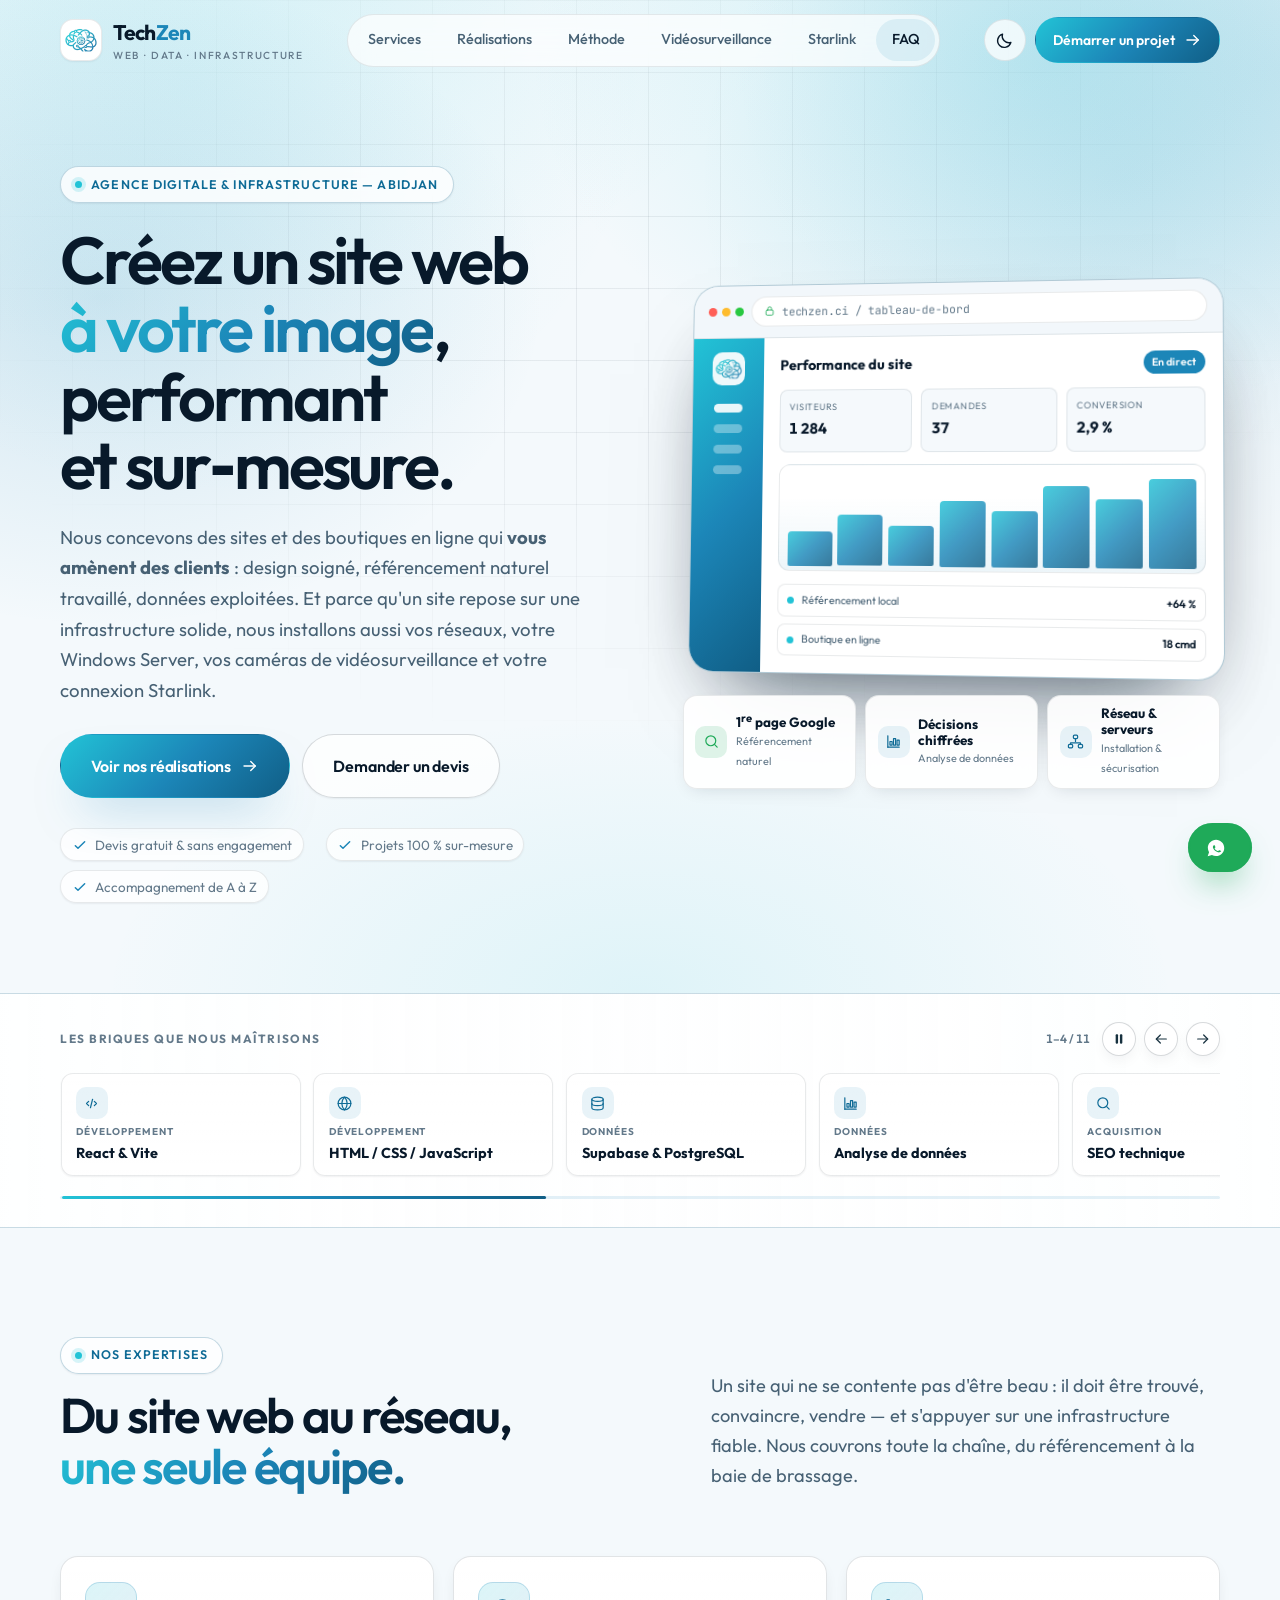
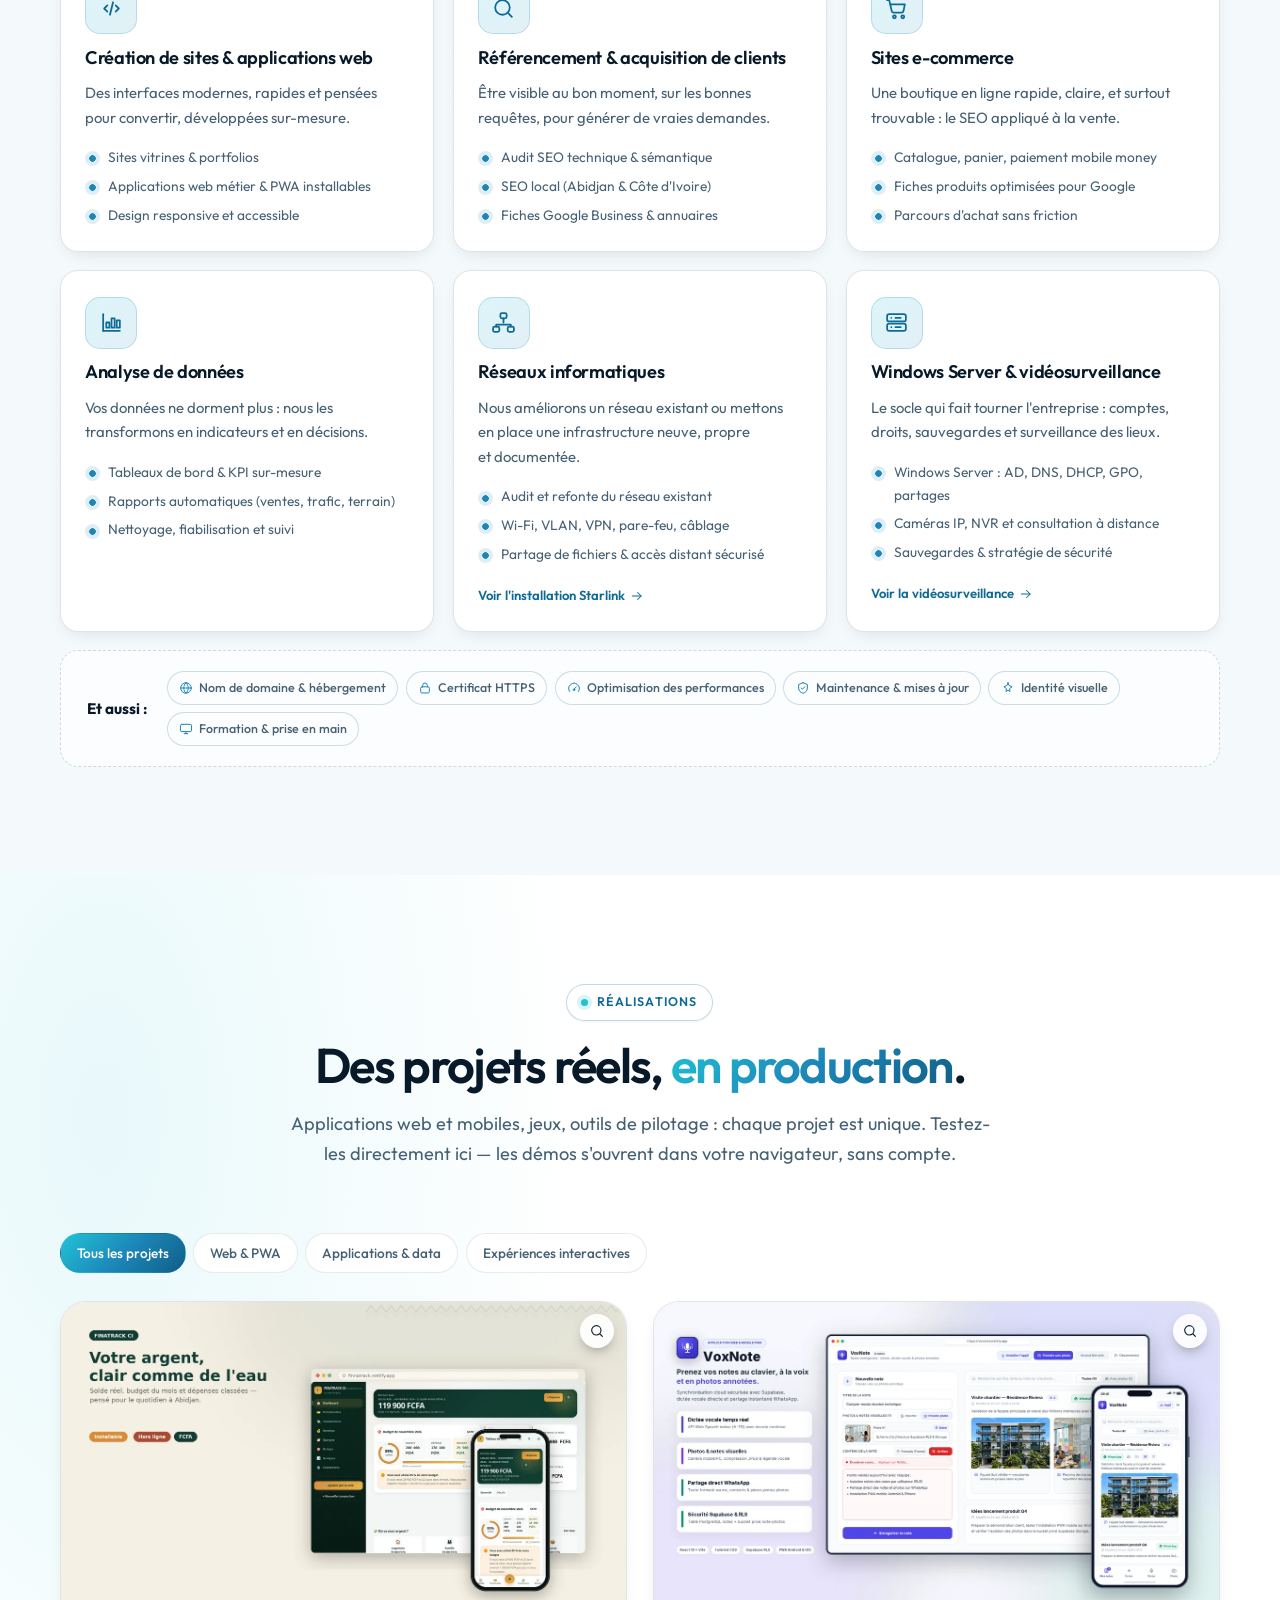
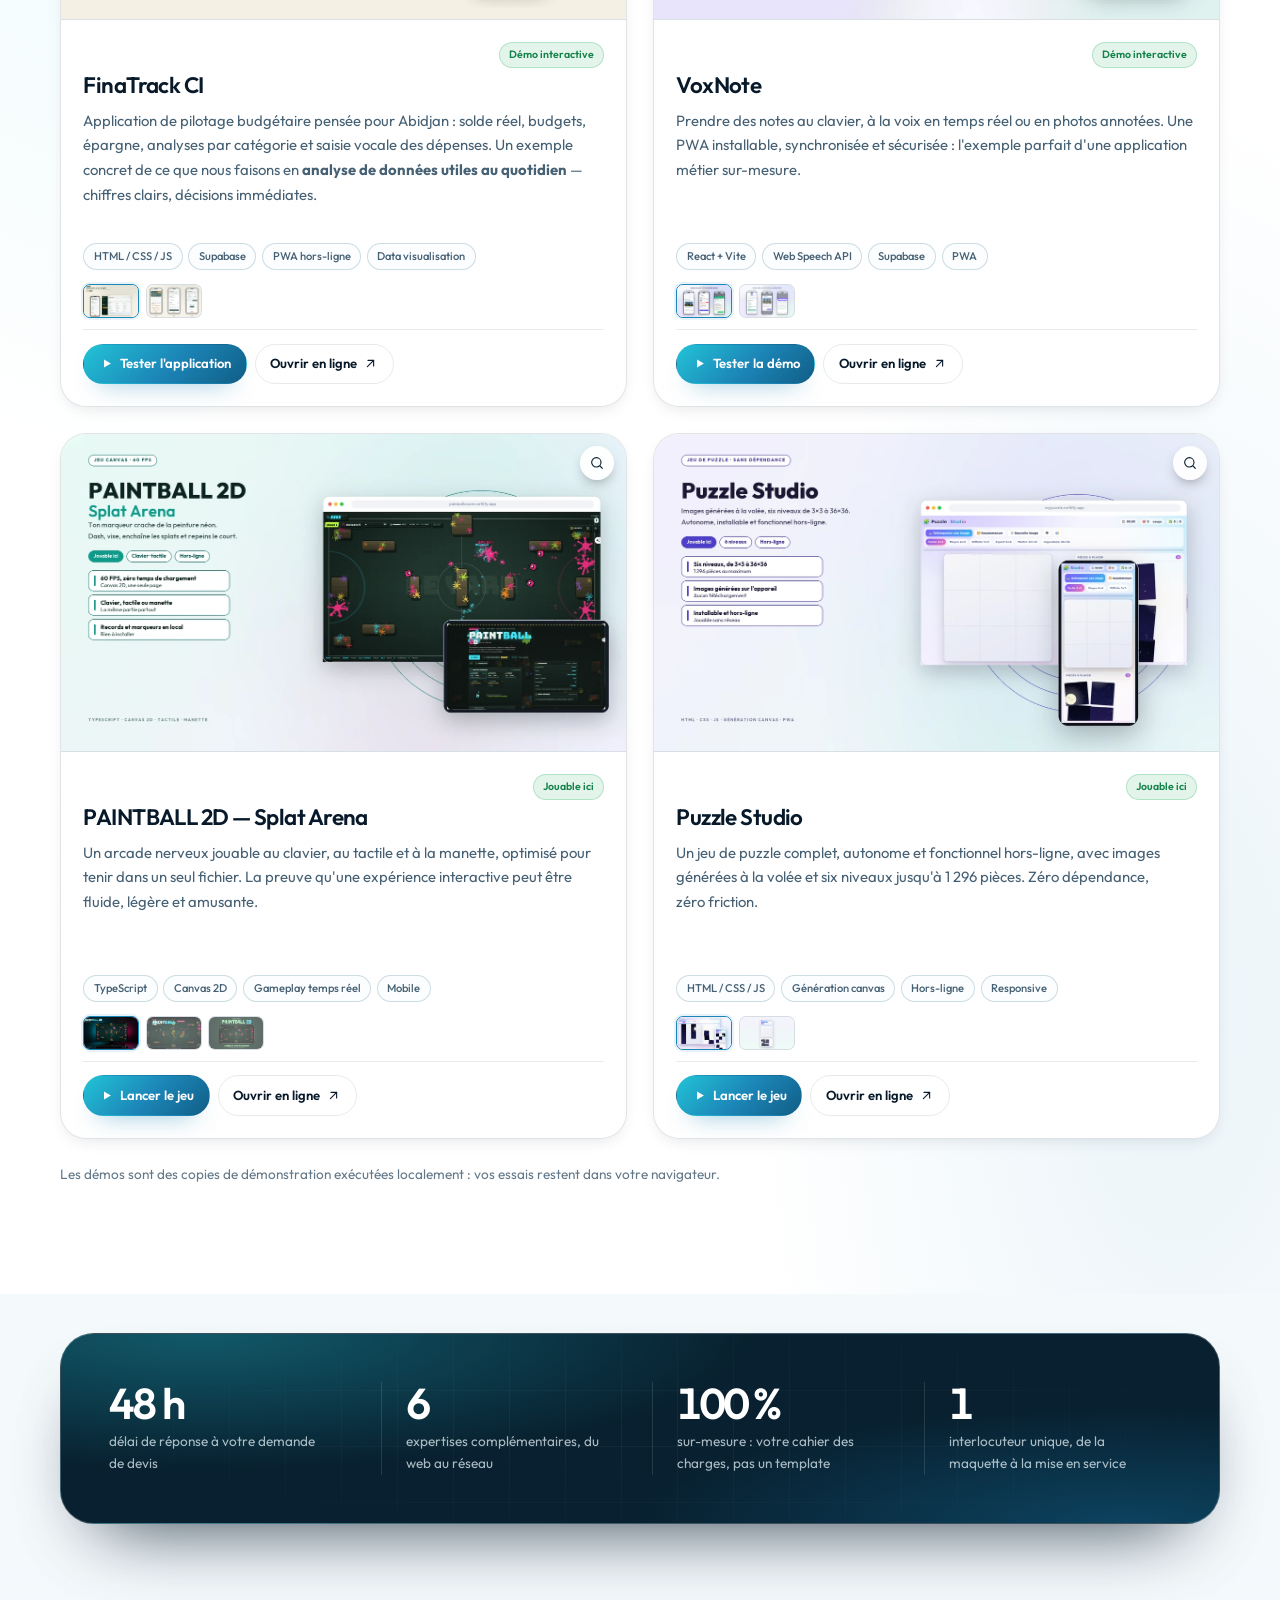
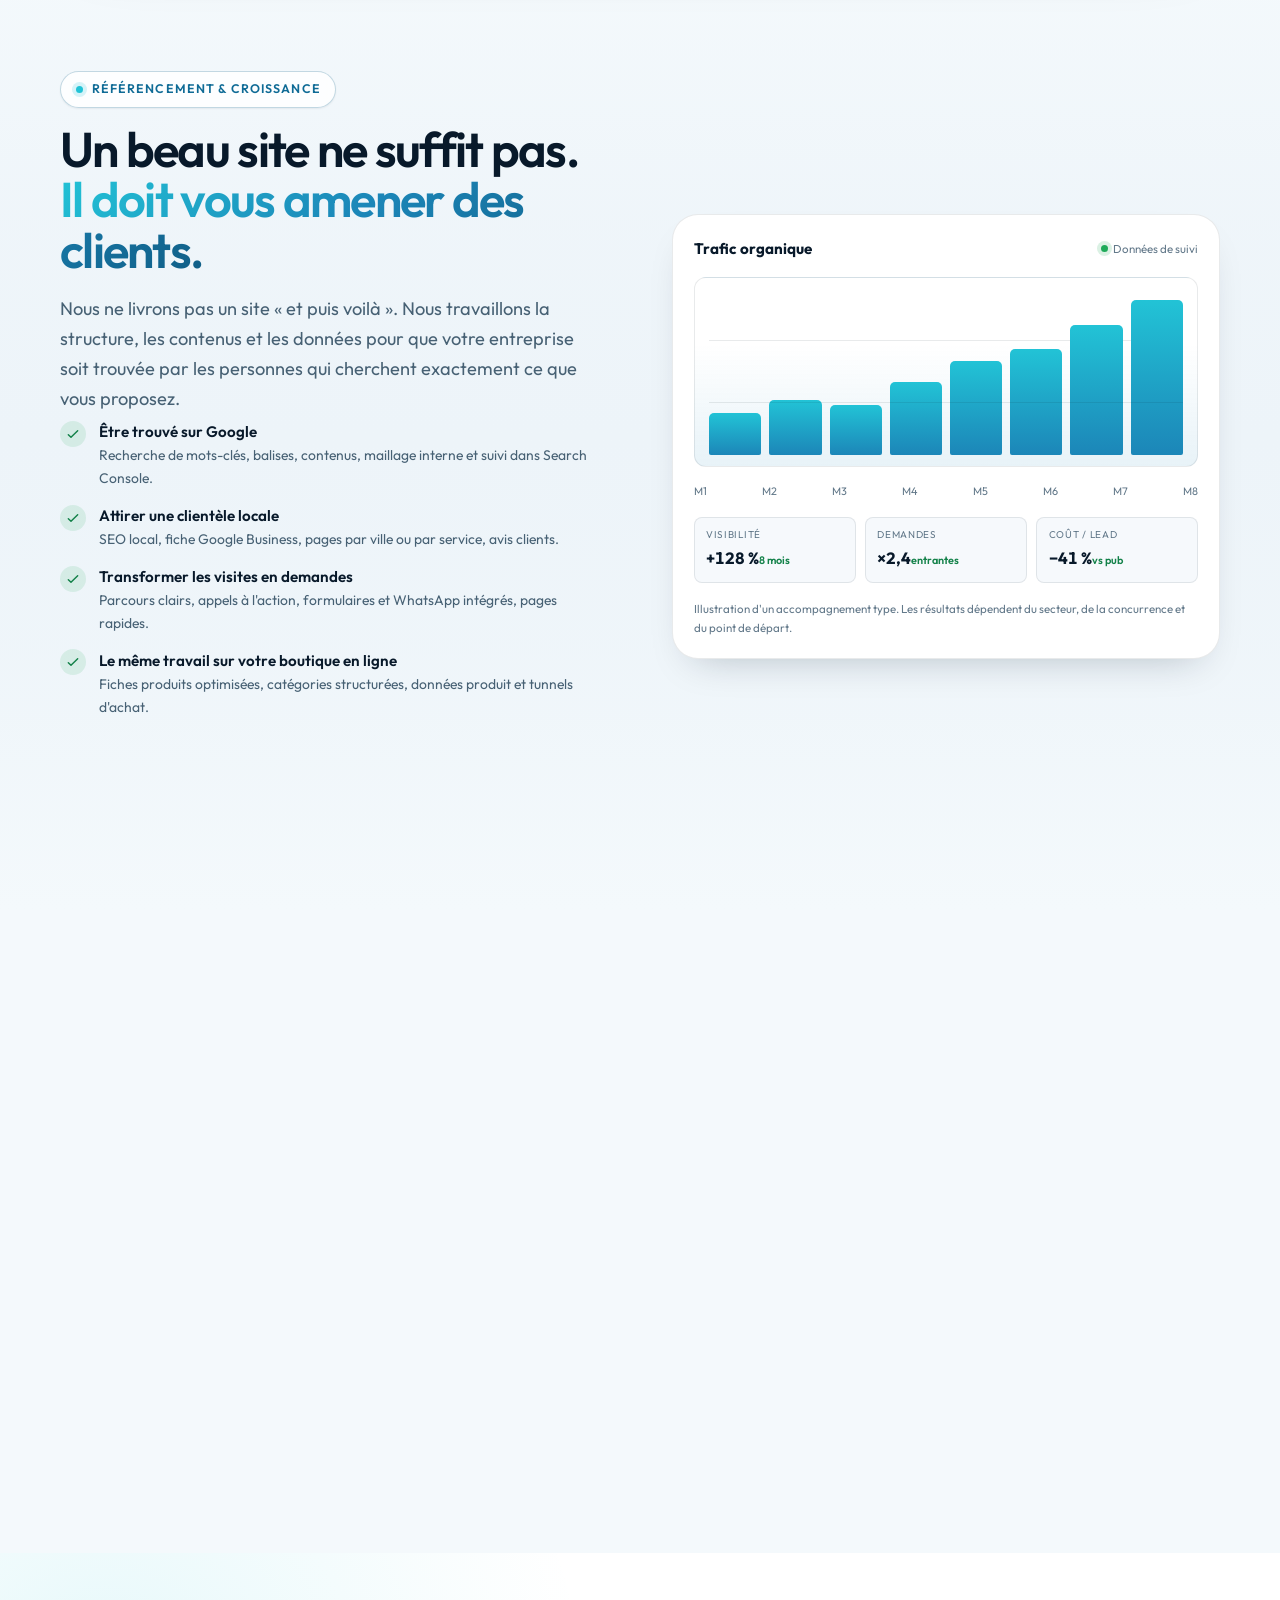
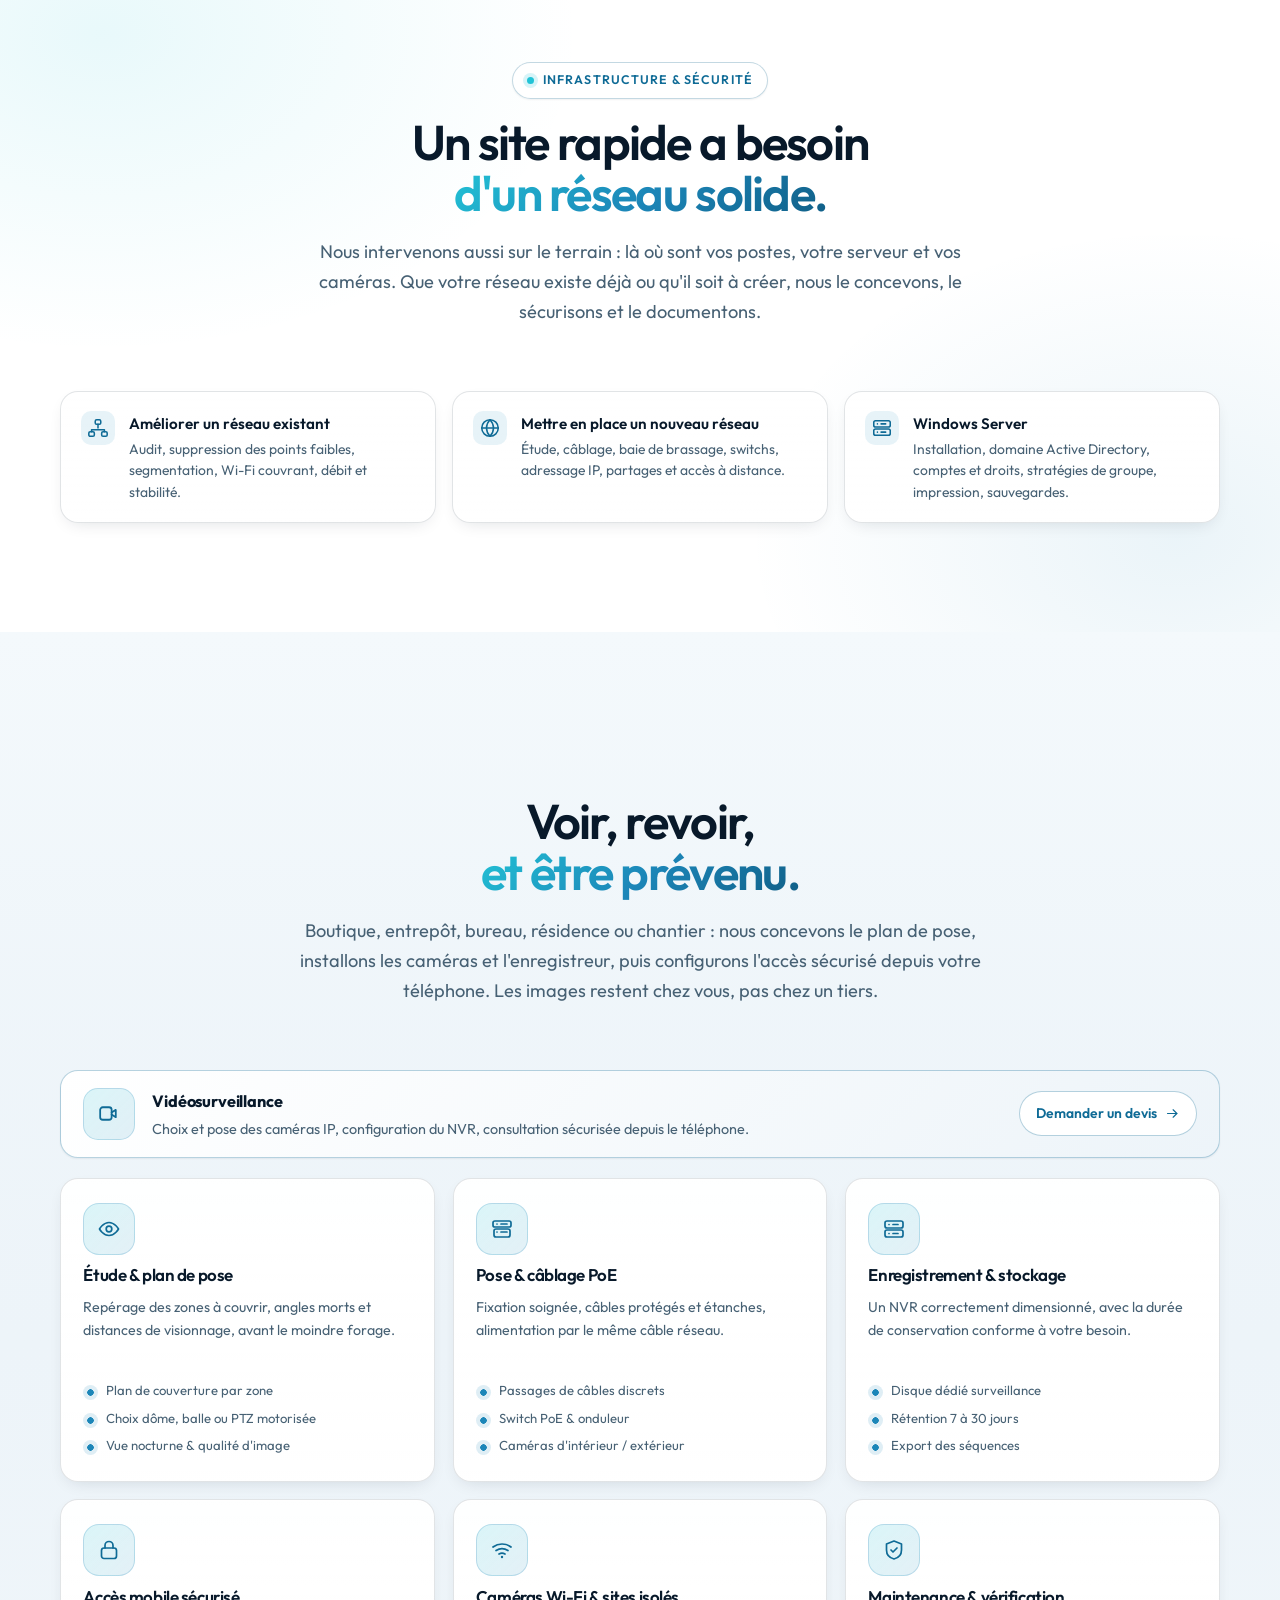
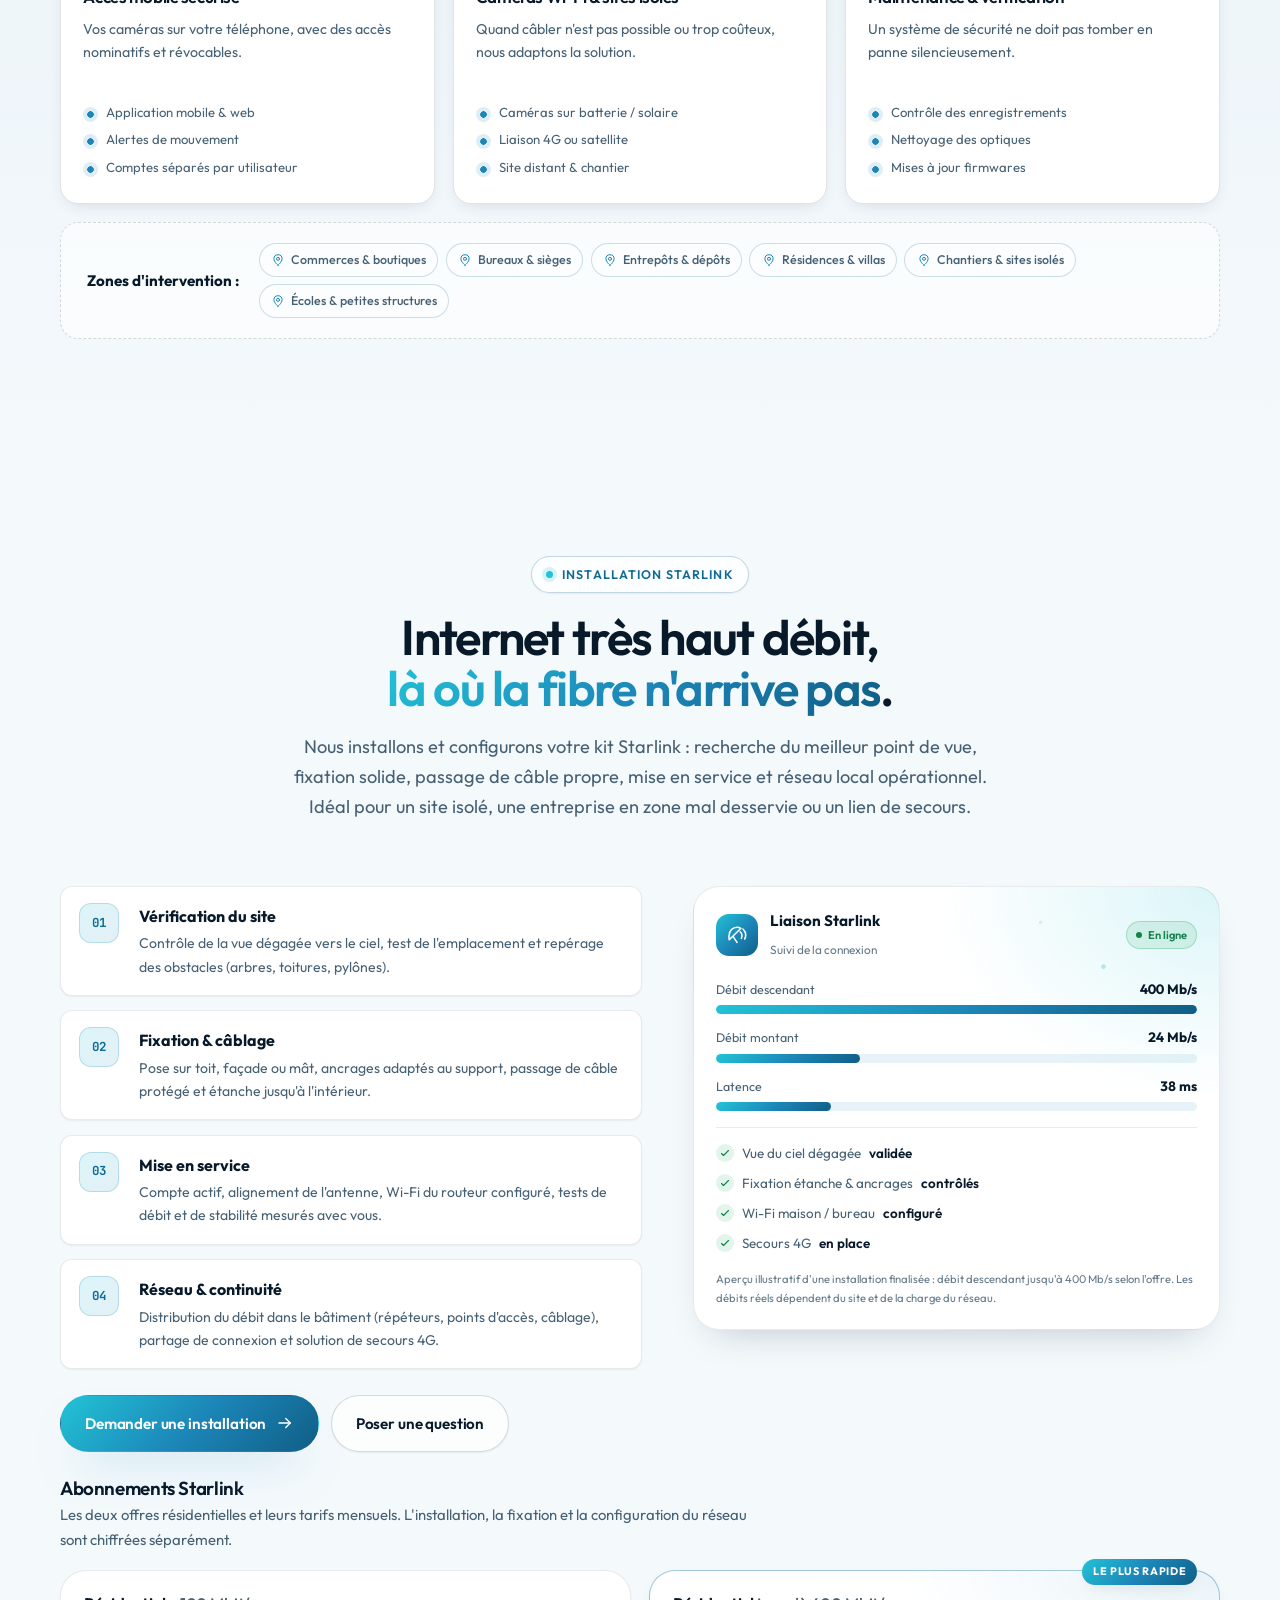
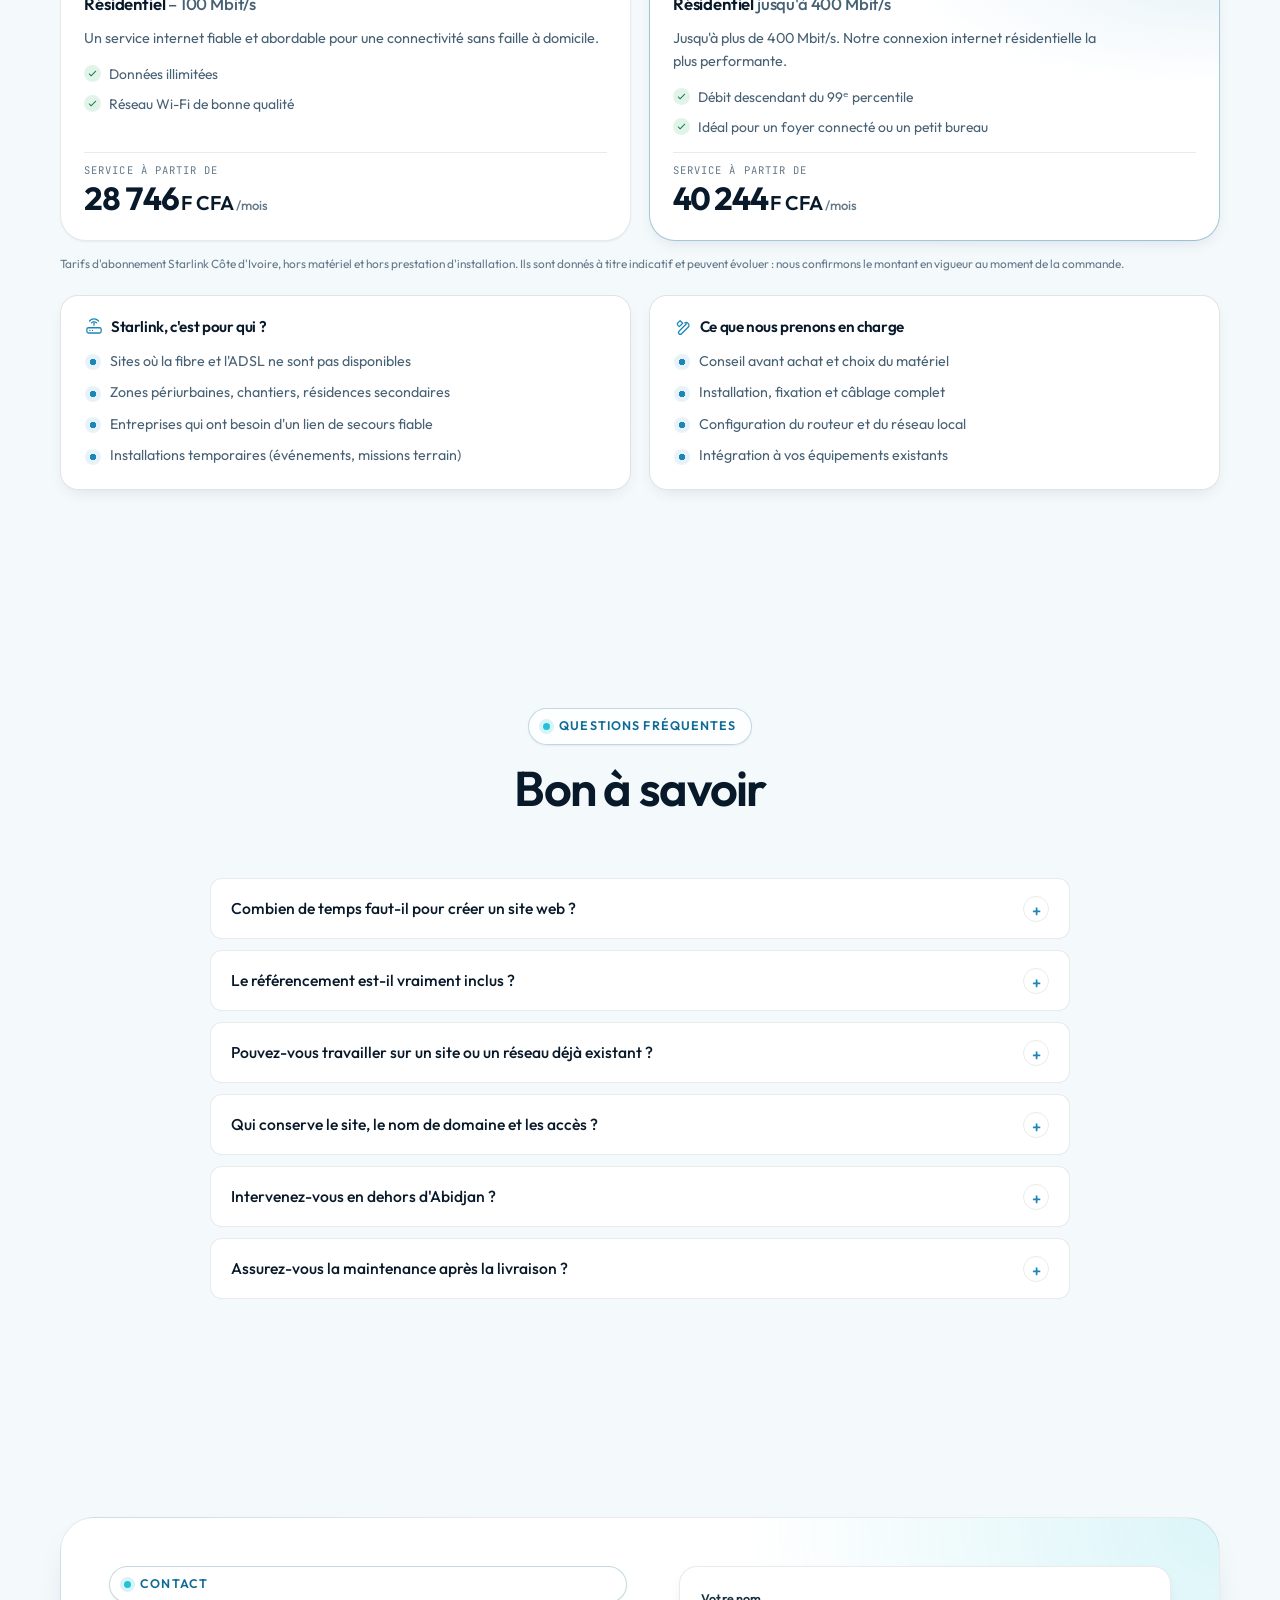
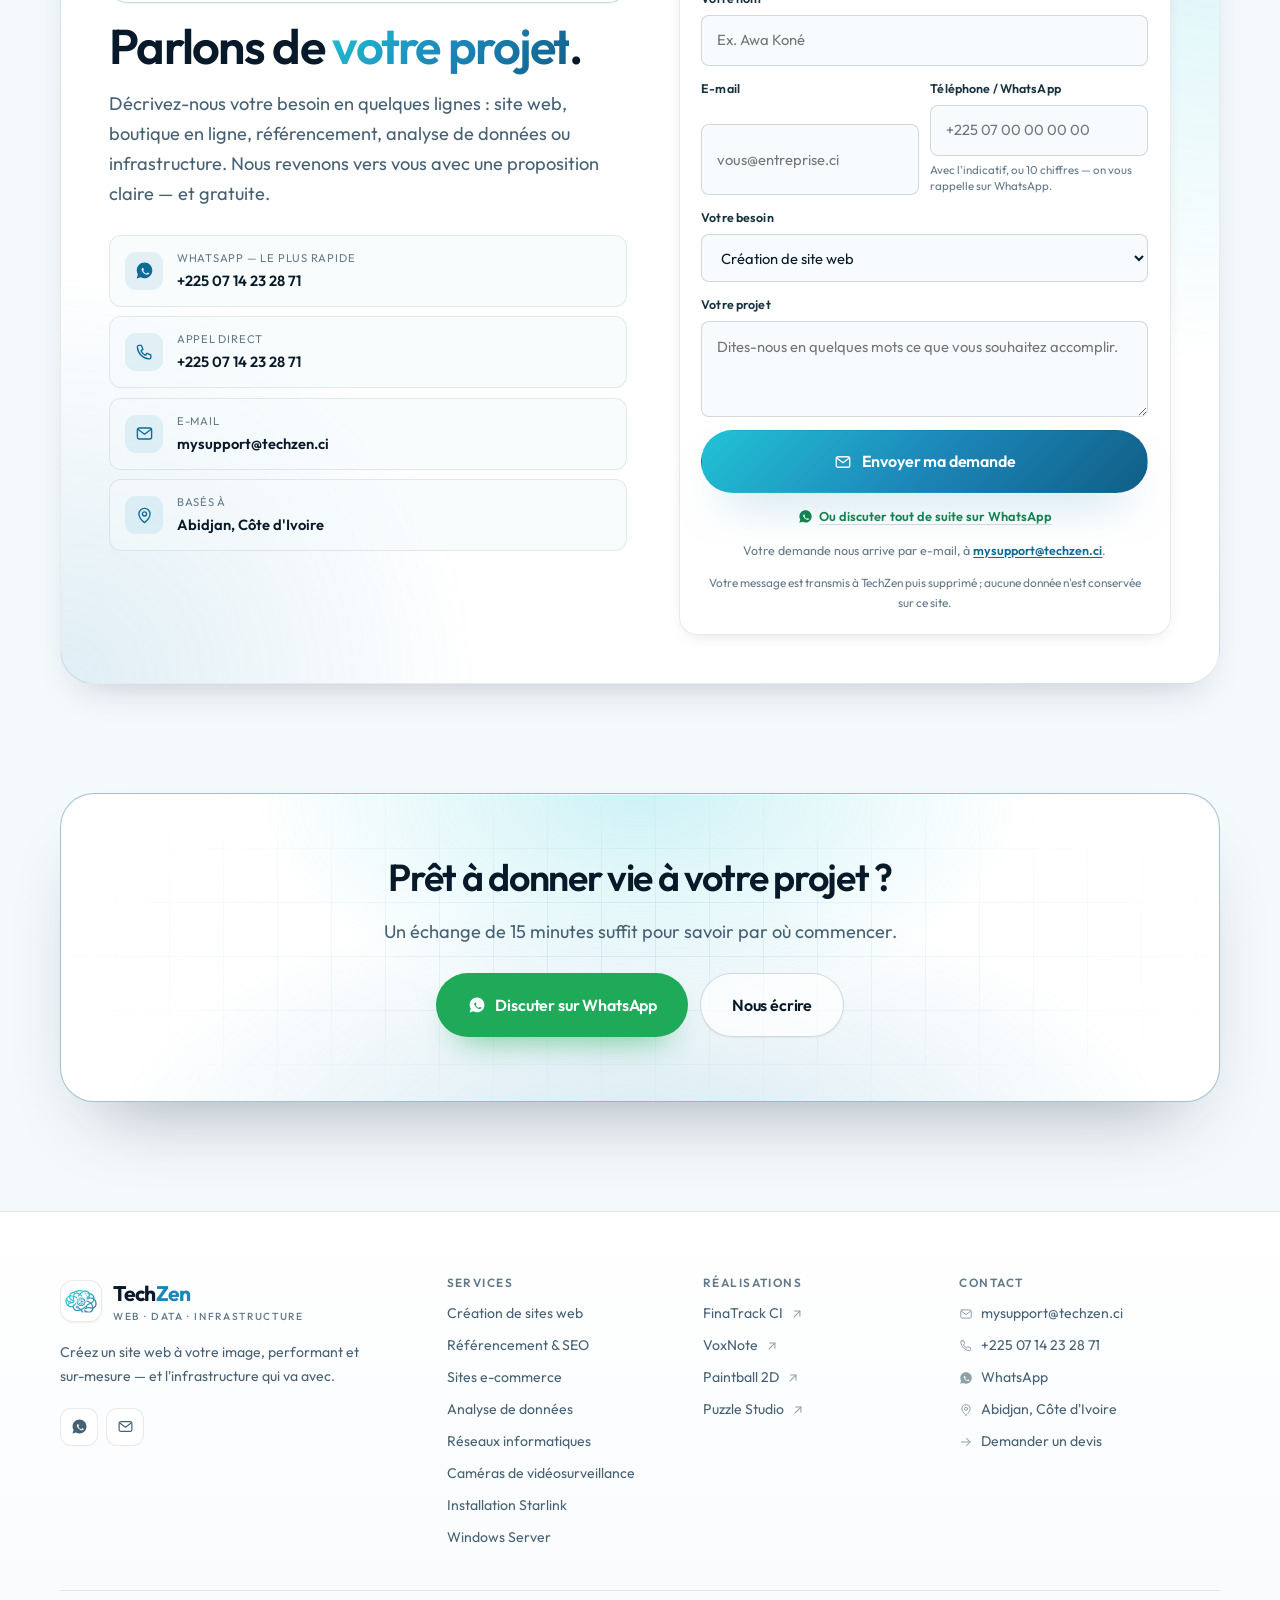
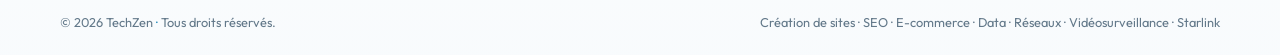
==== commit eed2e29d: "Formulaire : envoi réel par e-mail via PHP + SMTP Hébergement cPanel de techzen.ci : une seule boîte" ====
--- a/index.html
+++ b/index.html
@@ -36,13 +36,13 @@
   "slogan": "Créez un site web à votre image, performant et sur-mesure.",
   "description": "Agence digitale et infrastructure IT : création de sites web, référencement naturel, e-commerce, analyse de données, réseaux informatiques, Windows Server et vidéosurveillance IP.",
   "telephone": "+2250714232871",
-  "email": "techzenc@techzen.ci",
+  "email": "mysupport@techzen.ci",
   "areaServed": "Côte d'Ivoire",
   "address": { "@type": "PostalAddress", "addressLocality": "Abidjan", "addressCountry": "CI" },
   "contactPoint": {
     "@type": "ContactPoint",
     "telephone": "+2250714232871",
-    "email": "techzenc@techzen.ci",
+    "email": "mysupport@techzen.ci",
     "contactType": "customer service",
     "availableLanguage": ["fr", "en"],
     "areaServed": "CI"
@@ -1136,11 +1136,11 @@
                             <strong>+225 07 14 23 28 71</strong>
                         </span>
                     </a>
-                    <a class="method" href="mailto:techzenc@techzen.ci?subject=Projet%20web%20-%20TechZen">
+                    <a class="method" href="mailto:mysupport@techzen.ci?subject=Projet%20web%20-%20TechZen">
                         <span class="method__ico"><svg aria-hidden="true"><use href="#i-mail"/></svg></span>
                         <span class="method__txt">
                             <small>E-mail</small>
-                            <strong>techzenc@techzen.ci</strong>
+                            <strong>mysupport@techzen.ci</strong>
                         </span>
                     </a>
                     <div class="method">
@@ -1153,7 +1153,13 @@
                 </div>
             </div>
 
-            <form class="form" id="projectForm" novalidate>
+            <form class="form" id="projectForm" action="contact.php" method="POST" novalidate>
+                <!-- Anti-spam : champ invisible pour un humain, horodatage du chargement -->
+                <div class="field--trap" aria-hidden="true">
+                    <label for="f-website">Ne pas remplir ce champ</label>
+                    <input id="f-website" name="website" type="text" tabindex="-1" autocomplete="off">
+                </div>
+                <input type="hidden" name="started_at" id="f-started" value="">
                 <div class="field">
                     <label for="f-name">Votre nom</label>
                     <input id="f-name" name="name" type="text" placeholder="Ex. Awa Koné" autocomplete="name" required>
@@ -1189,20 +1195,20 @@
                     <label for="f-msg">Votre projet</label>
                     <textarea id="f-msg" name="message" placeholder="Dites-nous en quelques mots ce que vous souhaitez accomplir." required></textarea>
                 </div>
-                <button class="btn btn--wa btn--block btn--lg" type="submit">
-                    <svg aria-hidden="true"><use href="#i-whatsapp"/></svg> Envoyer sur WhatsApp
+                <button class="btn btn--primary btn--block btn--lg" type="submit">
+                    <svg aria-hidden="true"><use href="#i-mail"/></svg> Envoyer ma demande
                 </button>
+                <a class="form__alt form__alt--wa" href="#" data-wa="Bonjour TechZen, je souhaite discuter de mon projet.">
+                    <svg aria-hidden="true"><use href="#i-whatsapp"/></svg>
+                    Ou discuter tout de suite sur WhatsApp
+                </a>
                 <p class="form__dest">
-                    Votre demande part sur <strong>WhatsApp</strong>, au
-                    <a href="tel:+2250714232871">+225 07 14 23 28 71</a>.
+                    Votre demande nous arrive par e-mail, à
+                    <a href="mailto:mysupport@techzen.ci">mysupport@techzen.ci</a>.
                 </p>
-                <a class="form__alt" href="mailto:techzenc@techzen.ci?subject=Demande%20de%20projet%20-%20TechZen">
-                    <svg aria-hidden="true"><use href="#i-mail"/></svg>
-                    Pas de WhatsApp ? Écrivez-nous par e-mail
-                </a>
                 <p class="form__status" id="formStatus" role="status"></p>
                 <p class="form__note">
-                    Aucune donnée n'est stockée sur ce site : le message est simplement pré-rempli dans votre application.
+                    Votre message est transmis à TechZen puis supprimé ; aucune donnée n'est conservée sur ce site.
                 </p>
             </form>
         </div>
@@ -1219,7 +1225,7 @@
                 <a class="btn btn--wa btn--lg" href="#" data-wa="Bonjour TechZen, je souhaite prendre rendez-vous pour parler de mon projet.">
                     <svg aria-hidden="true"><use href="#i-whatsapp"/></svg> Discuter sur WhatsApp
                 </a>
-                <a class="btn btn--ghost btn--lg" href="mailto:techzenc@techzen.ci">Nous écrire</a>
+                <a class="btn btn--ghost btn--lg" href="mailto:mysupport@techzen.ci">Nous écrire</a>
             </div>
         </div>
     </div>
@@ -1243,7 +1249,7 @@
                     <a href="#" data-wa="Bonjour TechZen !" aria-label="WhatsApp">
                         <svg aria-hidden="true"><use href="#i-whatsapp"/></svg>
                     </a>
-                    <a href="mailto:techzenc@techzen.ci" aria-label="E-mail">
+                    <a href="mailto:mysupport@techzen.ci" aria-label="E-mail">
                         <svg aria-hidden="true"><use href="#i-mail"/></svg>
                     </a>
                 </div>
@@ -1276,7 +1282,7 @@
             <div>
                 <h4>Contact</h4>
                 <nav class="footer__links" aria-label="Contact">
-                    <a href="mailto:techzenc@techzen.ci"><svg aria-hidden="true"><use href="#i-mail"/></svg> techzenc@techzen.ci</a>
+                    <a href="mailto:mysupport@techzen.ci"><svg aria-hidden="true"><use href="#i-mail"/></svg> mysupport@techzen.ci</a>
                     <a href="tel:+2250714232871"><svg aria-hidden="true"><use href="#i-phone"/></svg> +225 07 14 23 28 71</a>
                     <a href="#" data-wa="Bonjour TechZen !"><svg aria-hidden="true"><use href="#i-whatsapp"/></svg> WhatsApp</a>
                     <a href="#contact"><svg aria-hidden="true"><use href="#i-pin"/></svg> Abidjan, Côte d'Ivoire</a>
--- a/styles.css
+++ b/styles.css
@@ -2528,6 +2528,33 @@
 
 .form__alt:hover { color: var(--brand-strong); text-decoration-color: currentColor; }
 .form__alt svg { width: 15px; height: 15px; }
+.form__alt--wa { color: #14824a; }
+.form__alt--wa:hover { color: #0d6b3b; }
+
+/* Champ piège anti-spam : hors écran, jamais lisible ni focusable. */
+.field--trap {
+    position: absolute;
+    left: -9999px;
+    width: 1px;
+    height: 1px;
+    overflow: hidden;
+}
+
+/* Envoi en cours : le bouton ne doit pas pouvoir être cliqué deux fois. */
+.btn[aria-busy="true"] { opacity: .72; pointer-events: none; }
+.btn[aria-busy="true"] .spin {
+    width: 15px;
+    height: 15px;
+    border-radius: 50%;
+    border: 2px solid currentColor;
+    border-right-color: transparent;
+    animation: spin .7s linear infinite;
+}
+
+@keyframes spin { to { transform: rotate(360deg); } }
+@media (prefers-reduced-motion: reduce) {
+    .btn[aria-busy="true"] .spin { animation-duration: 2.4s; }
+}
 
 .field__help { font-size: .72rem; line-height: 1.45; color: var(--muted); }
 .field input[aria-invalid="true"] { border-color: #b42318; box-shadow: 0 0 0 3px rgba(180, 35, 24, .12); }
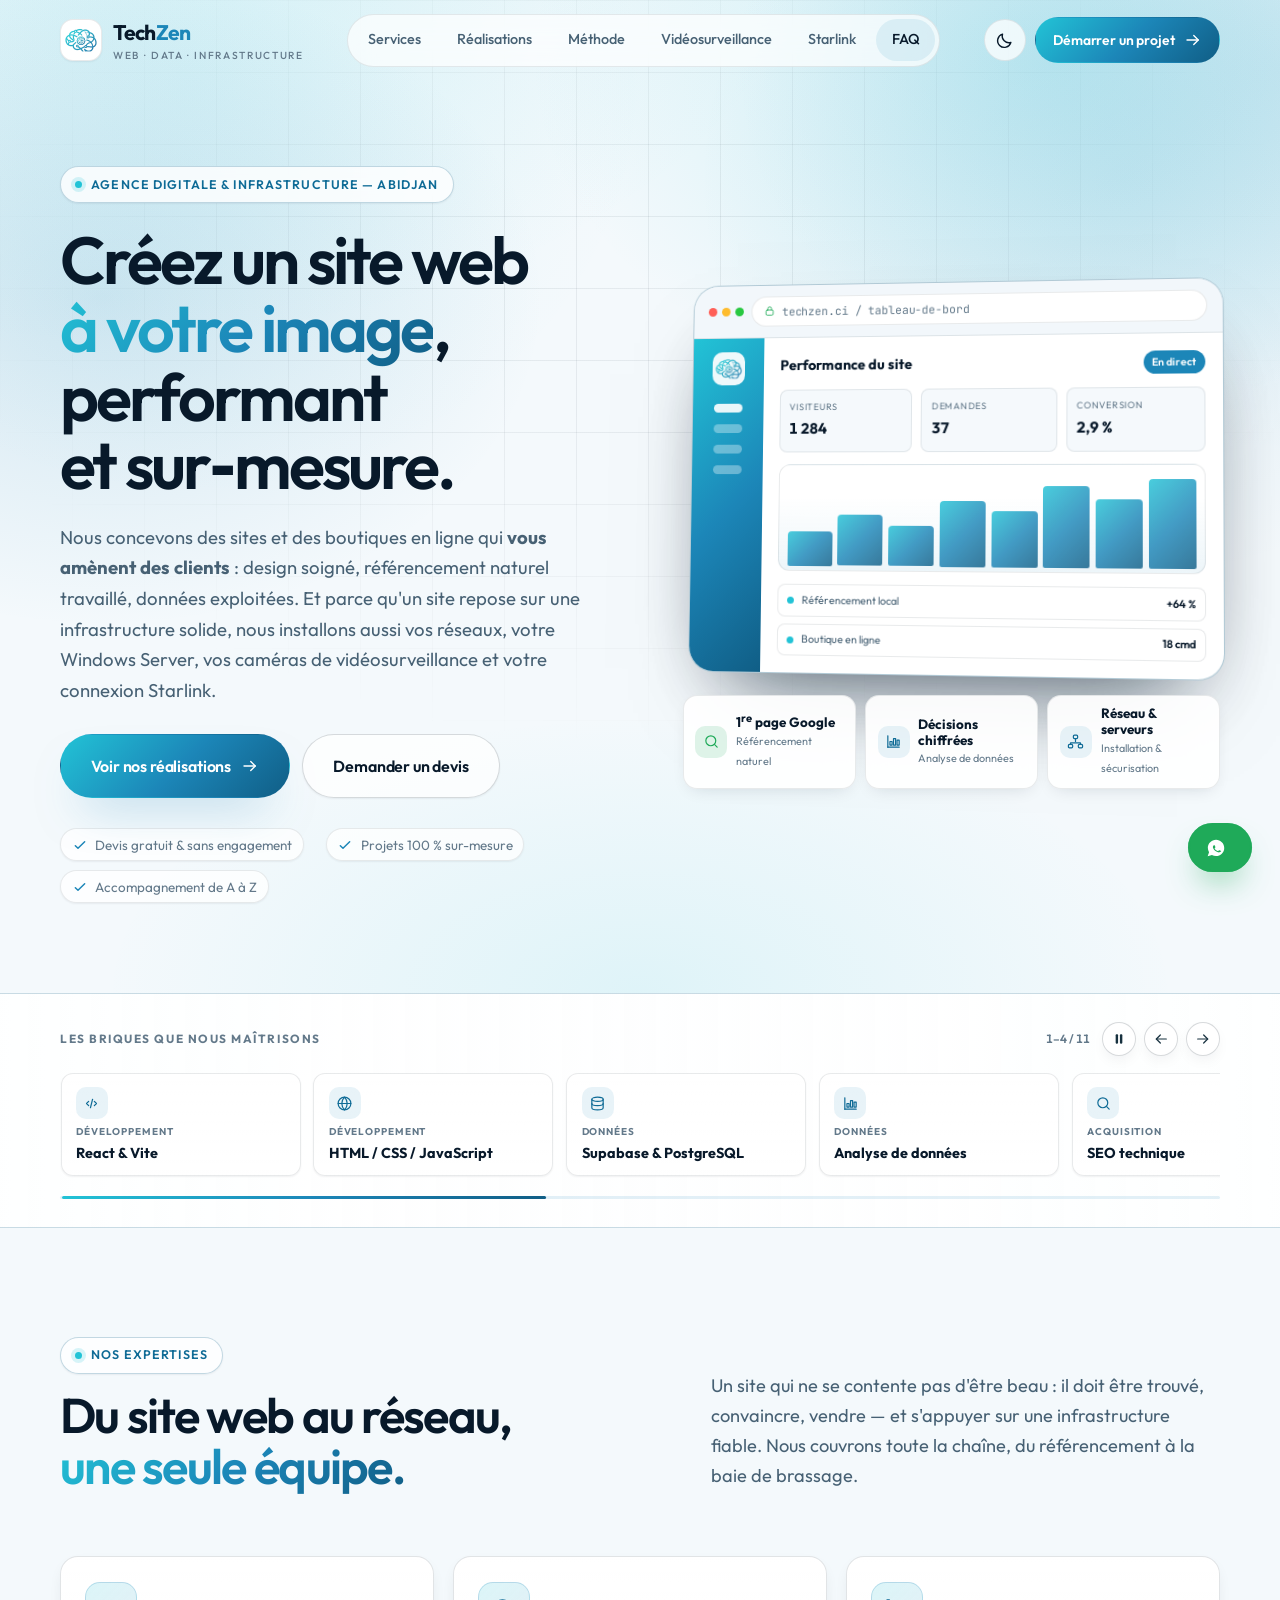
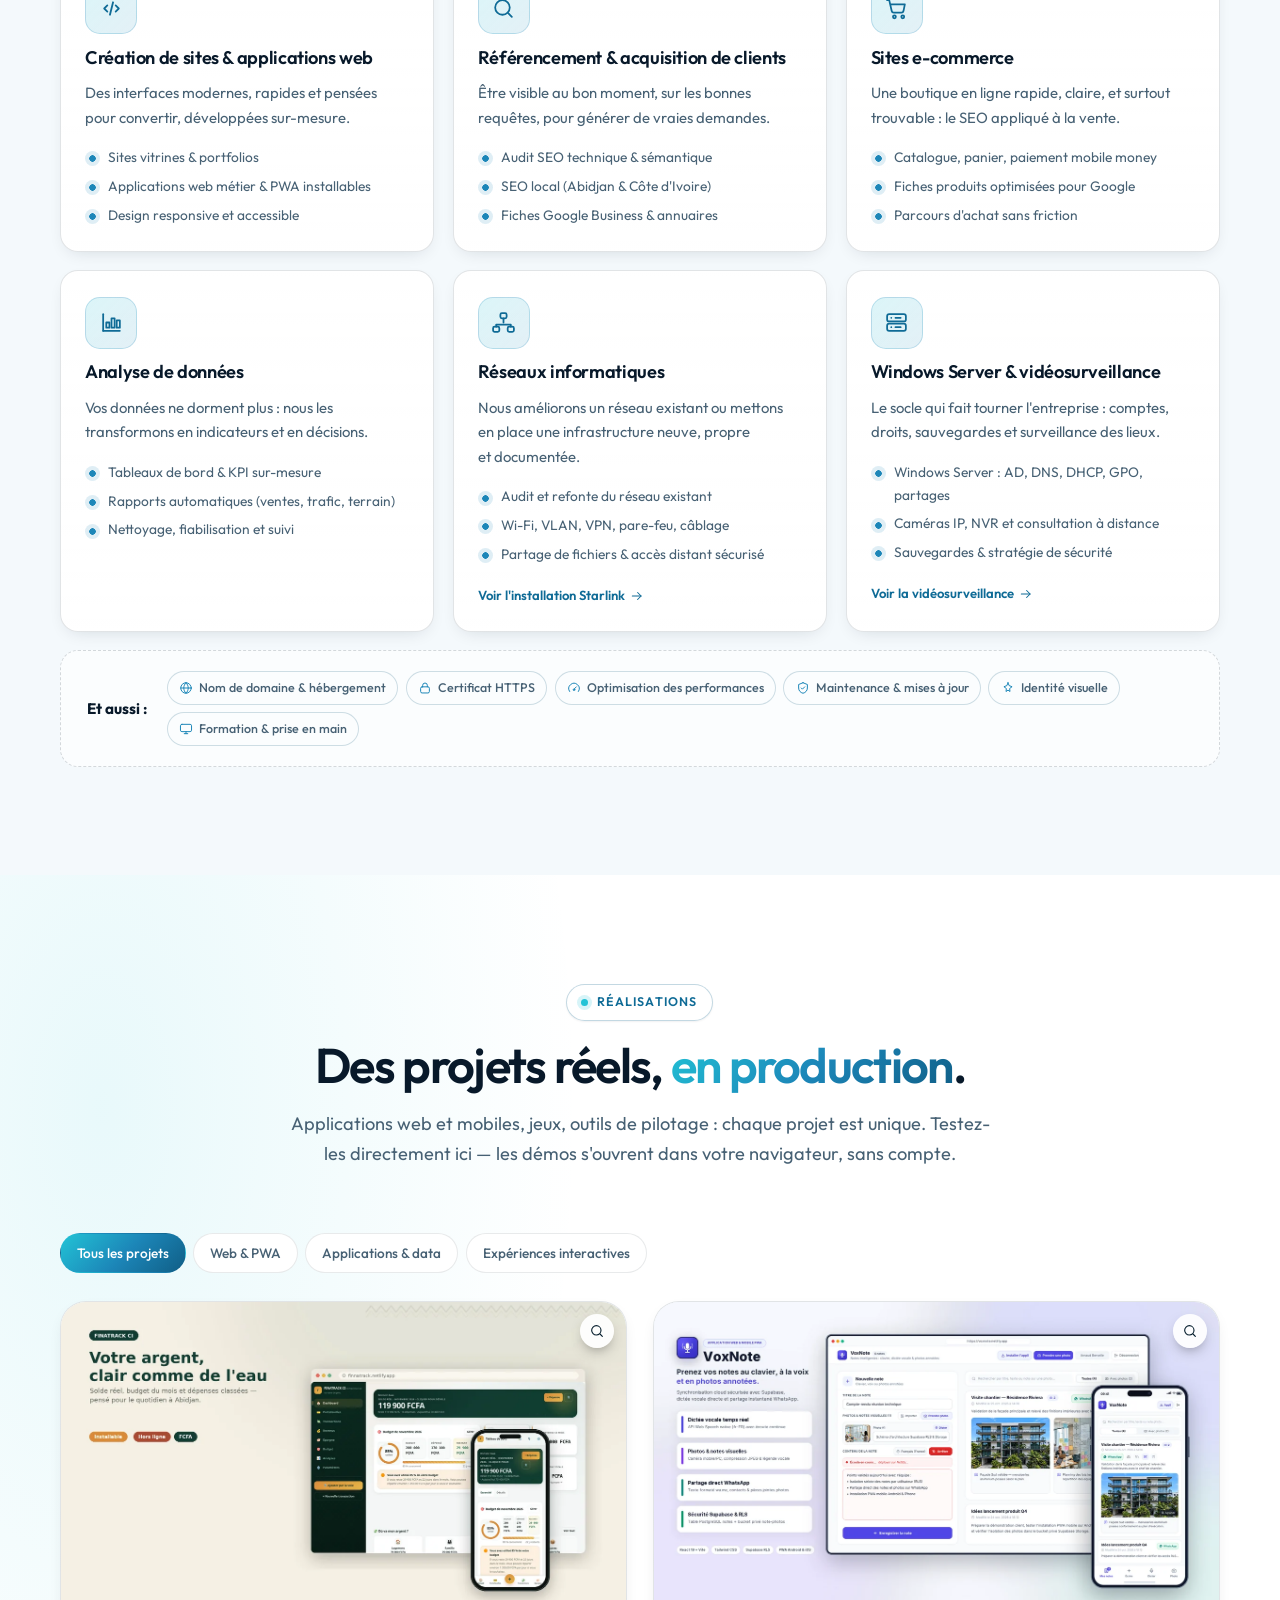
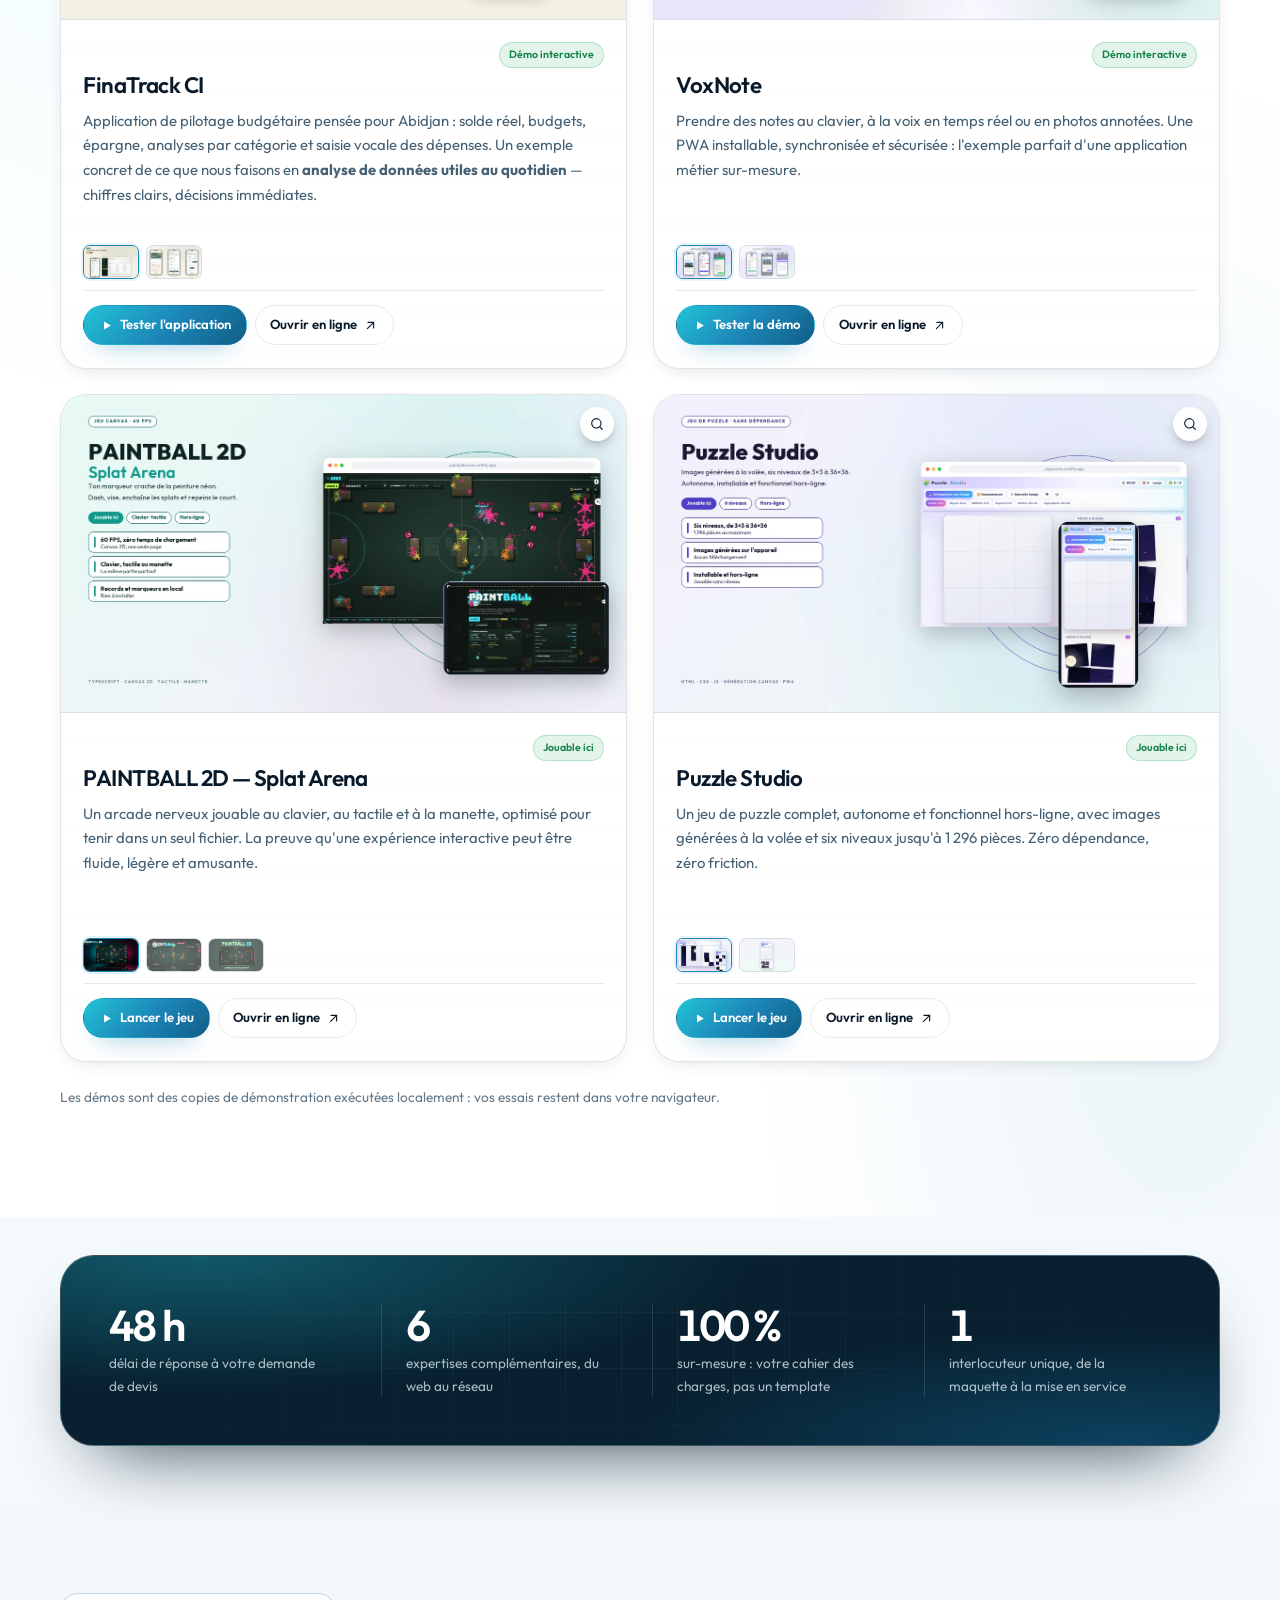
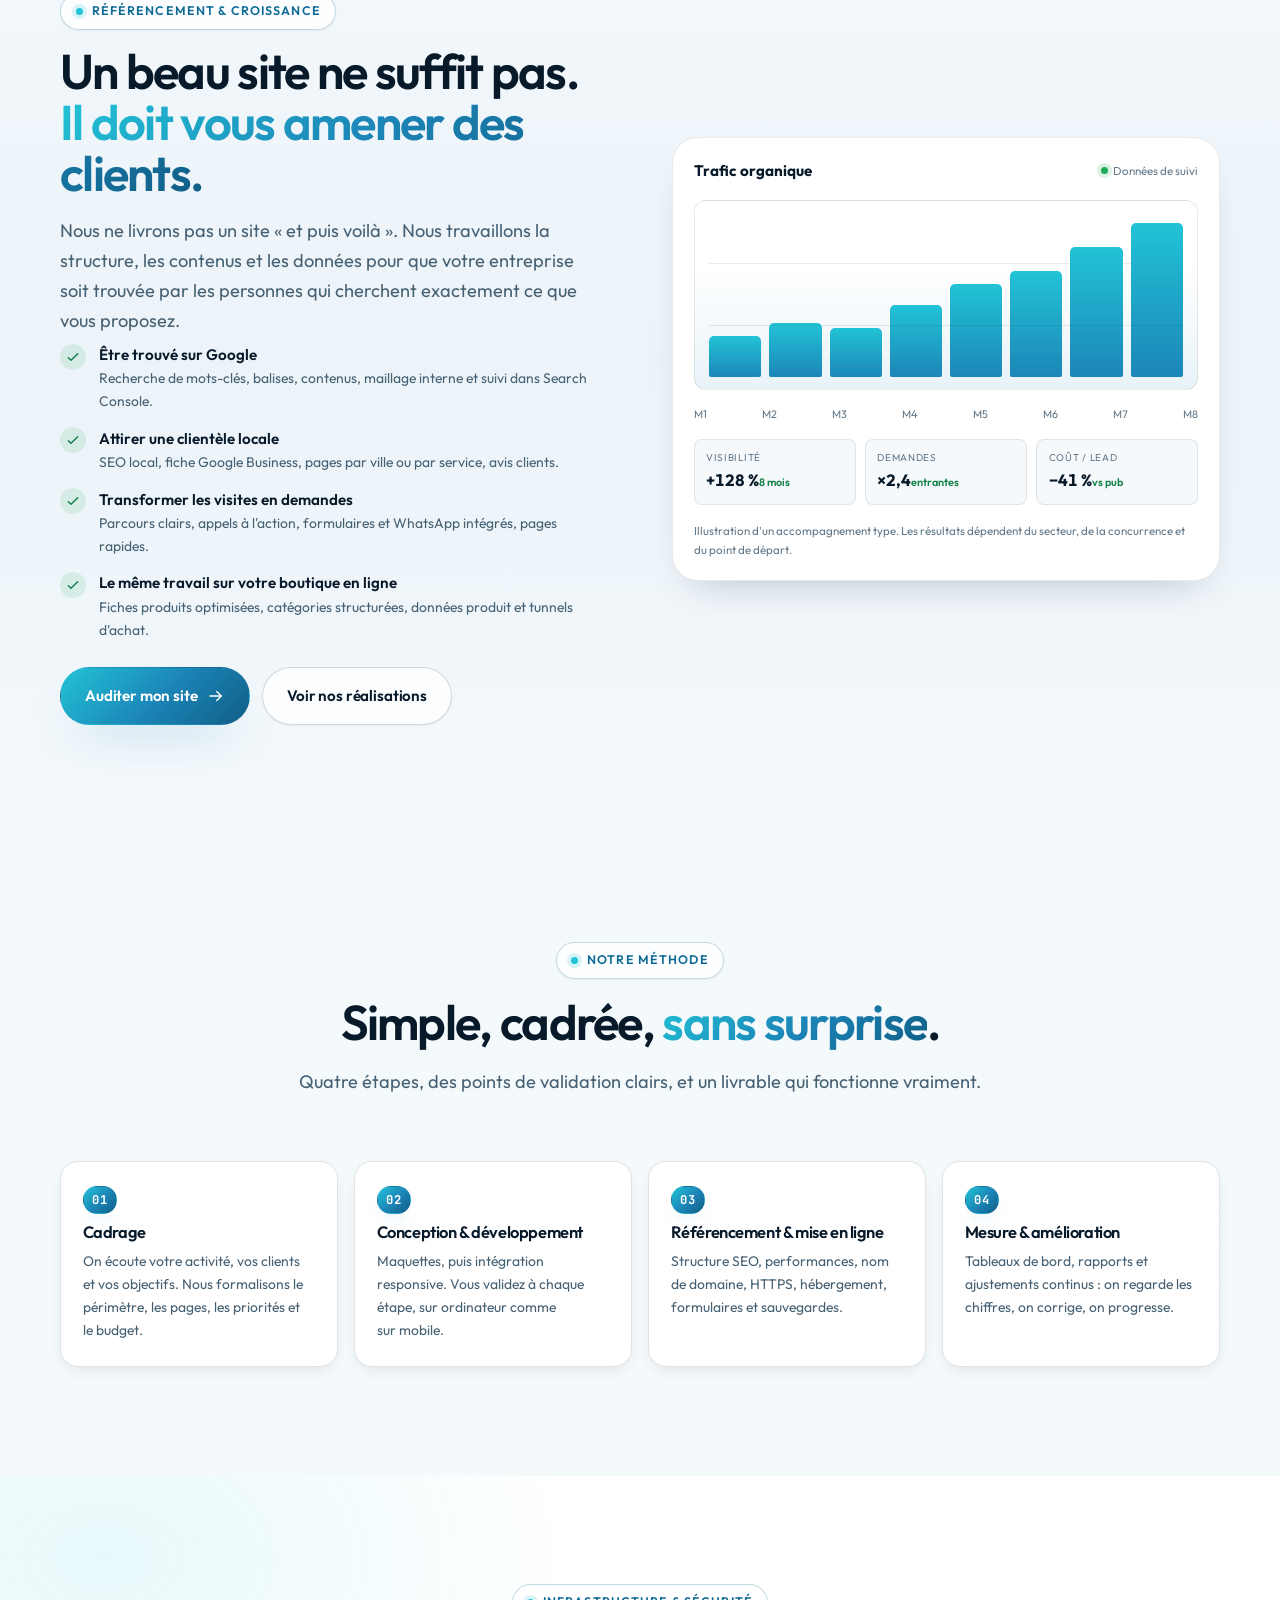
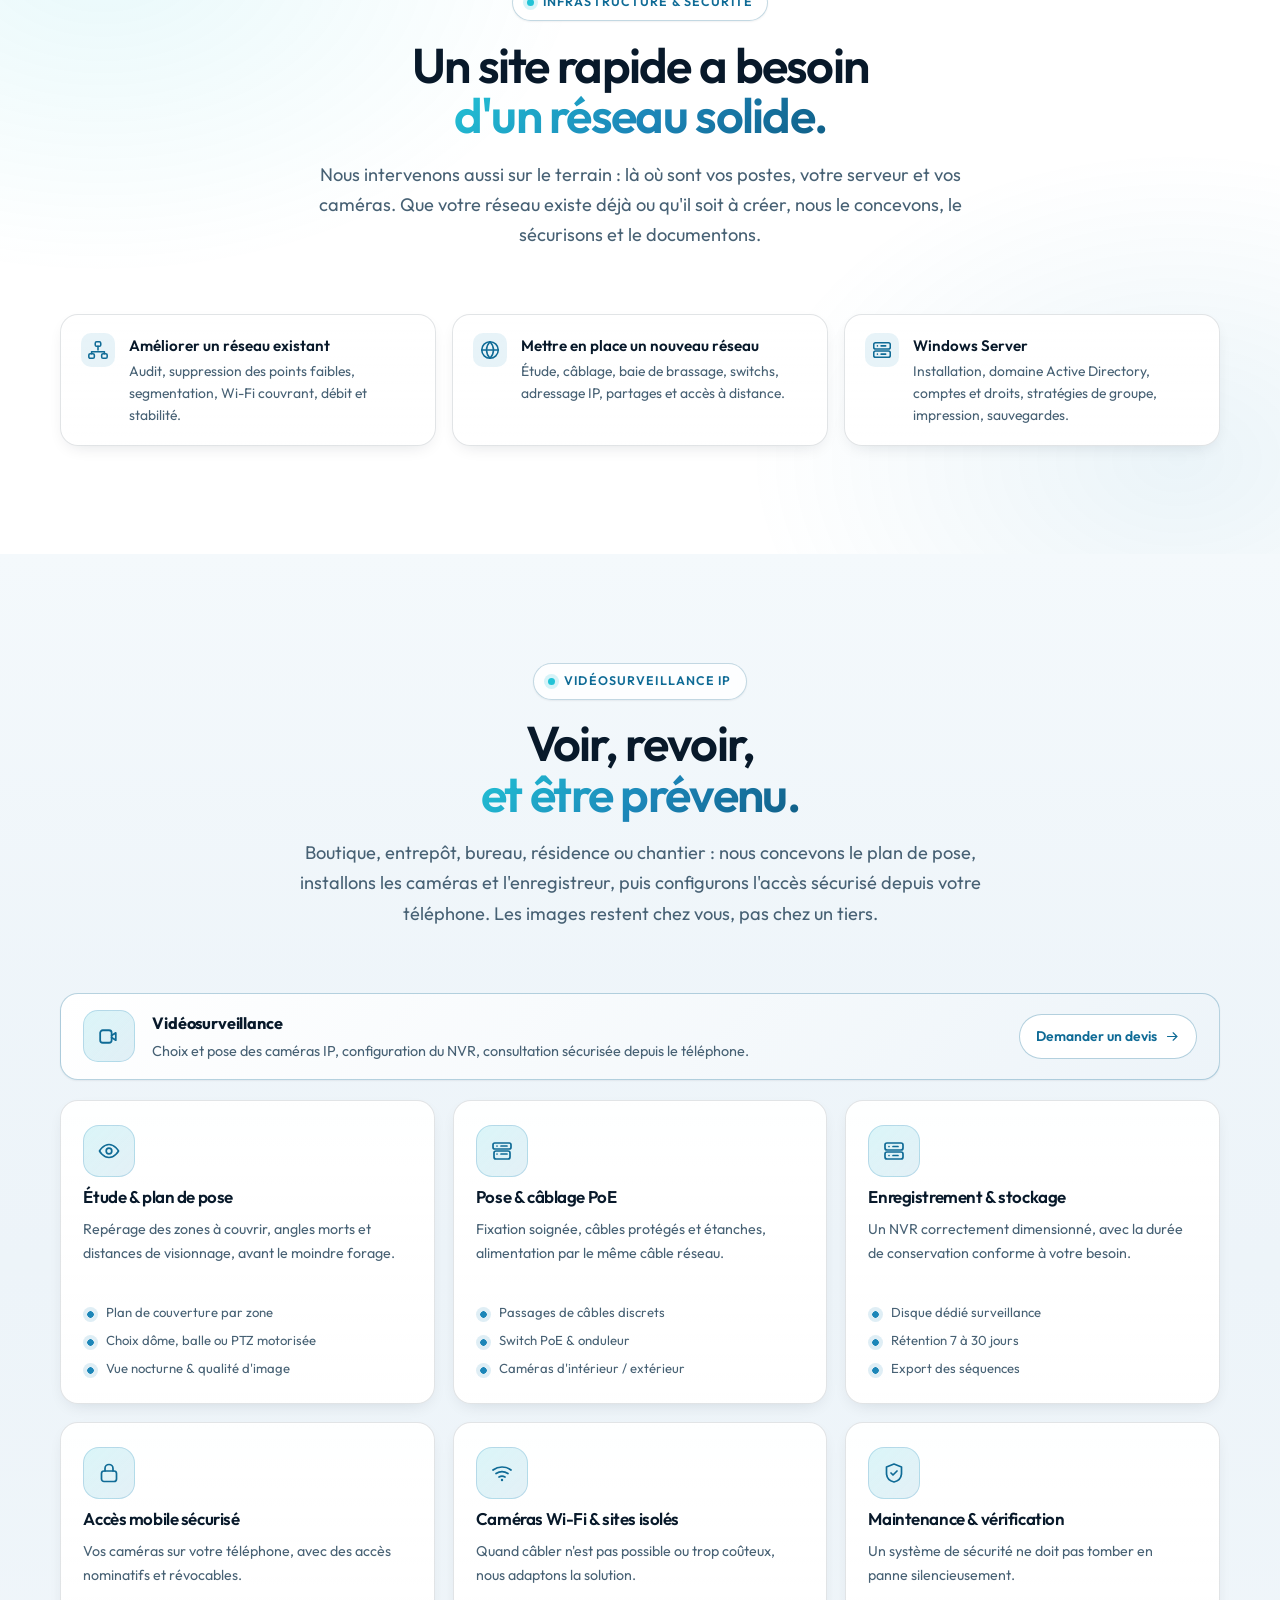
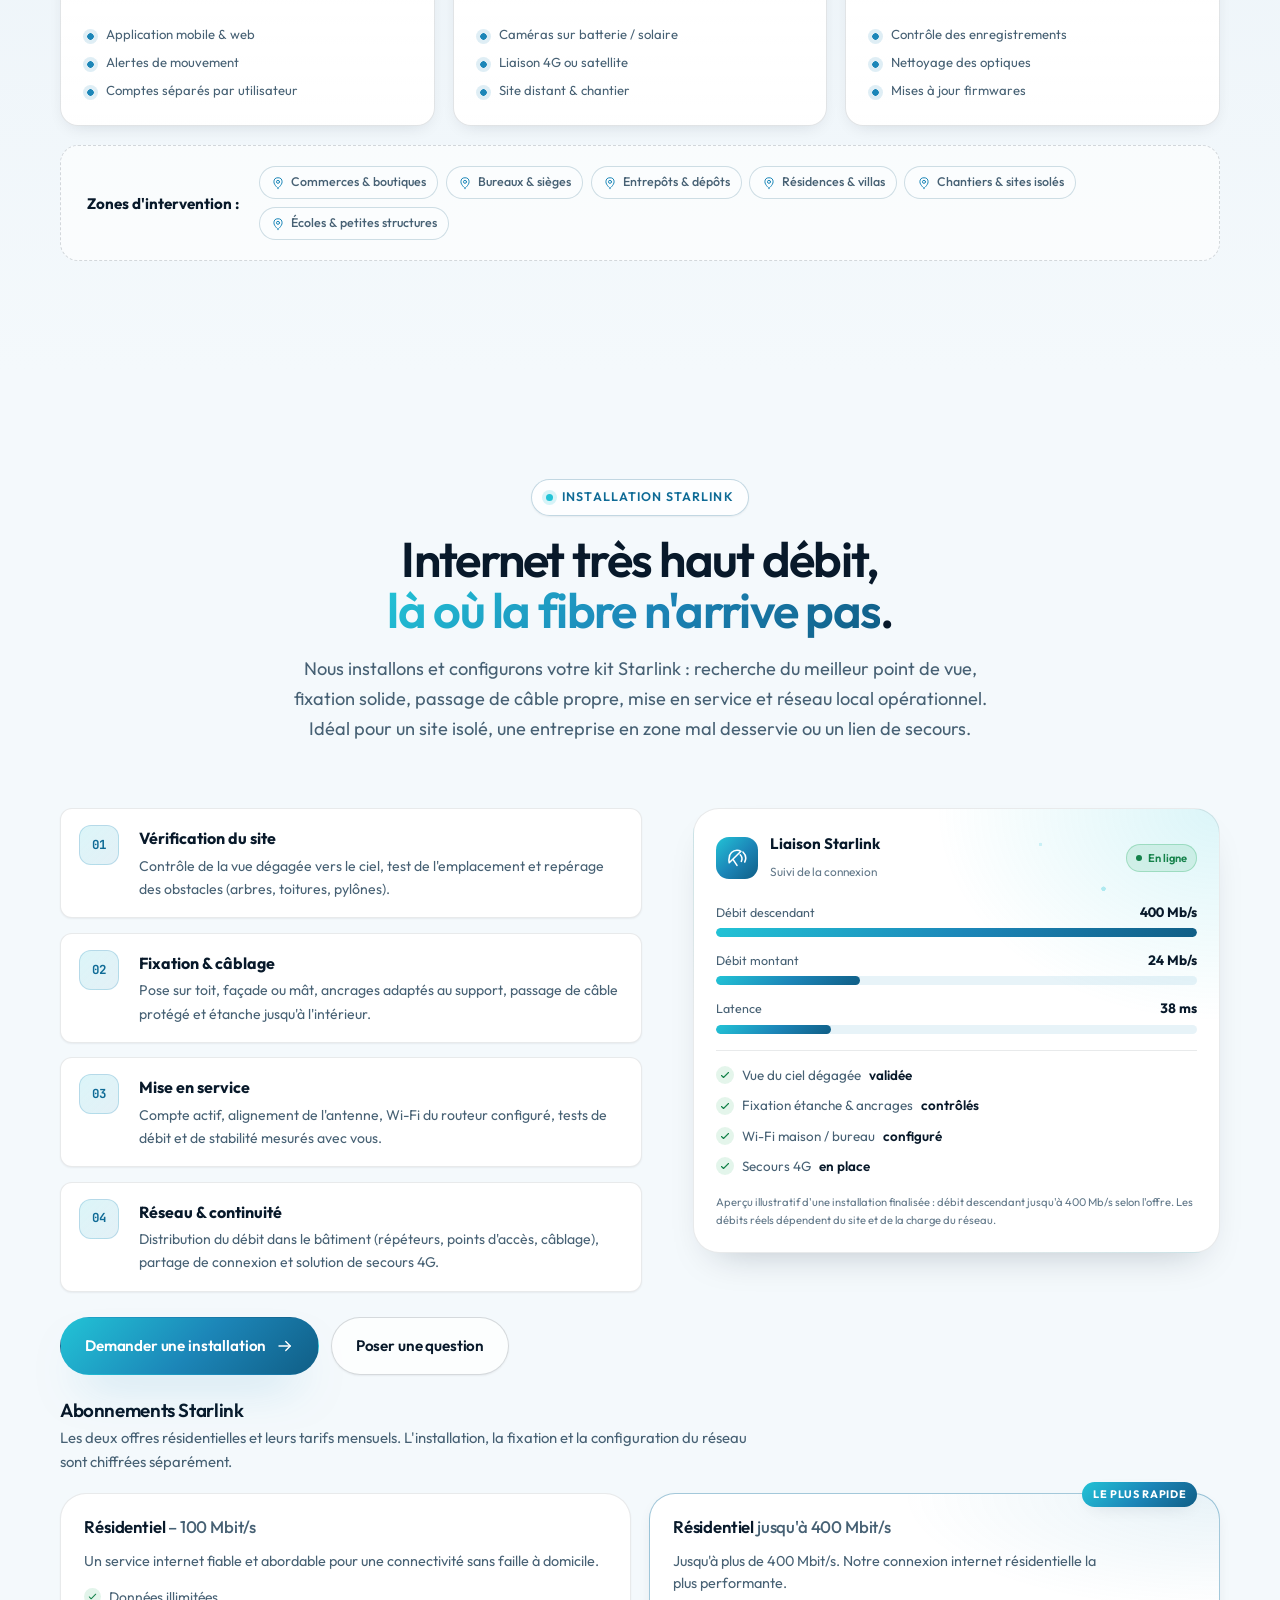
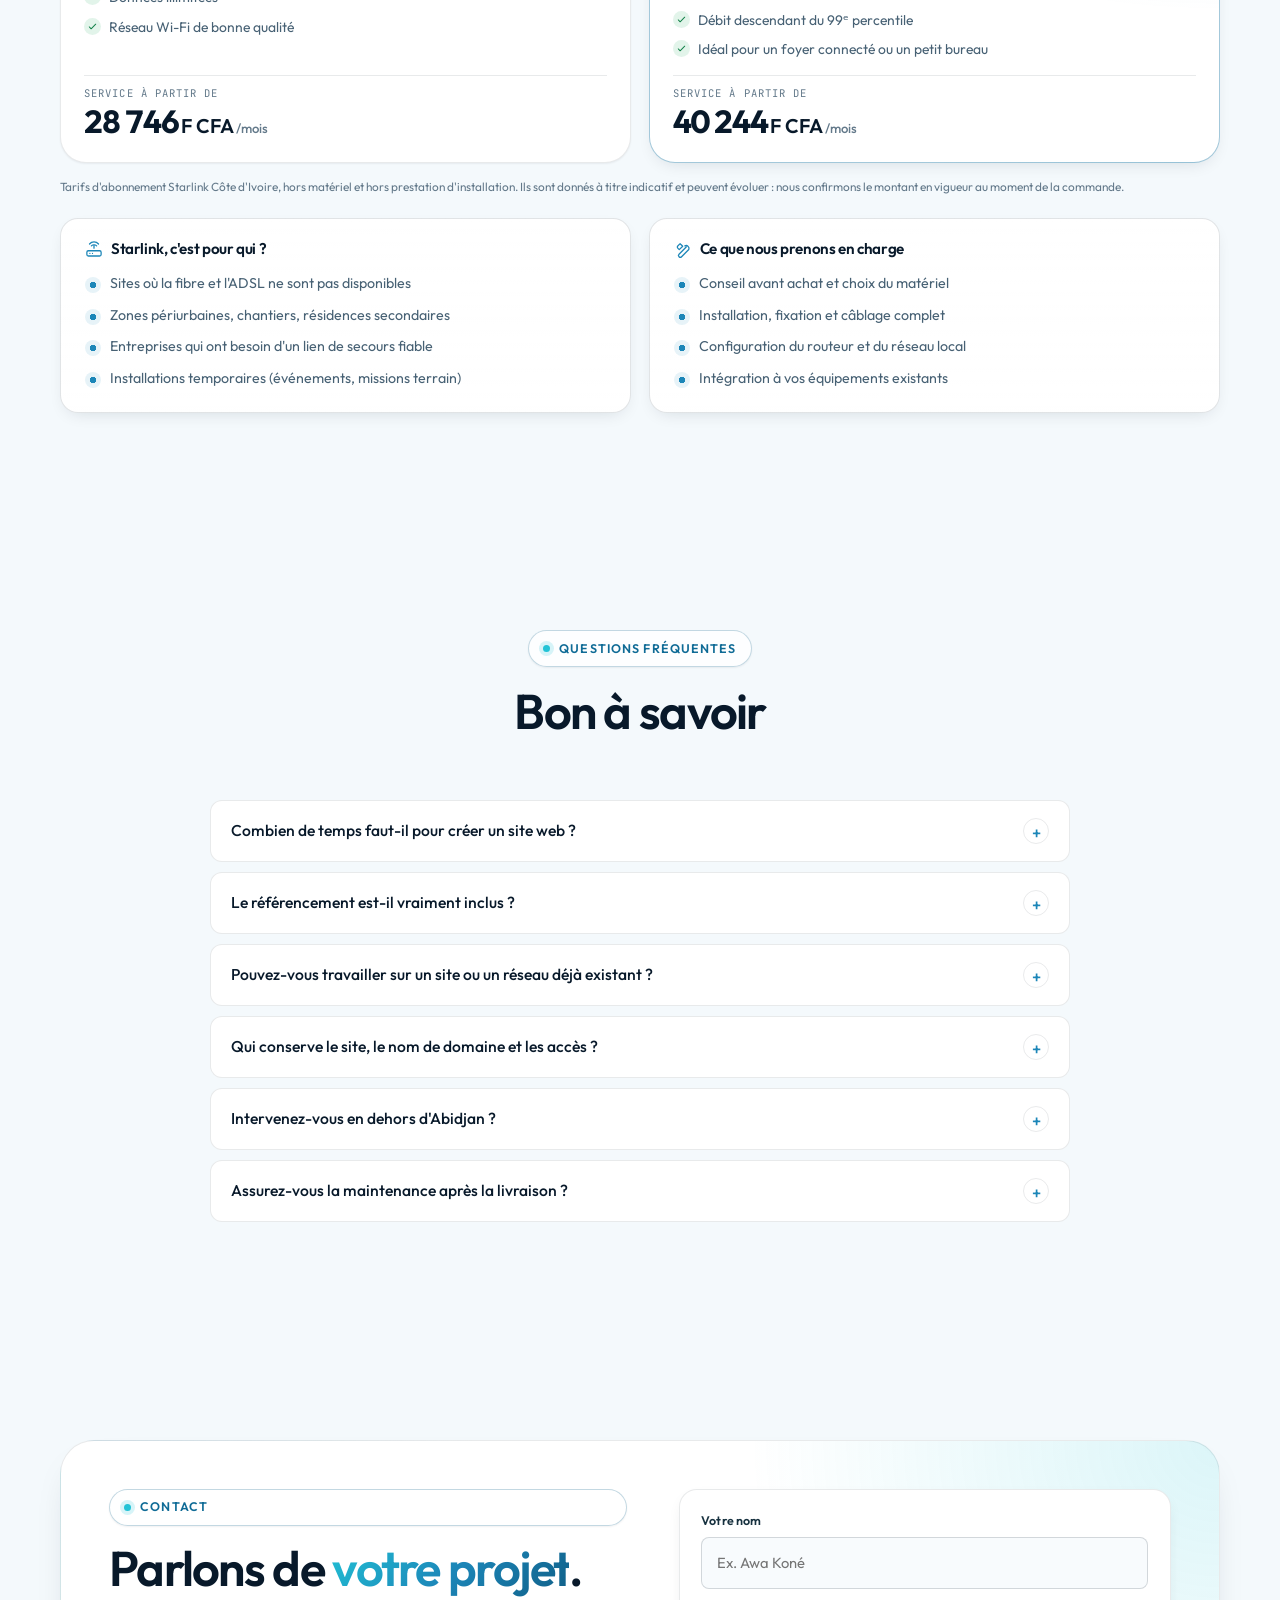
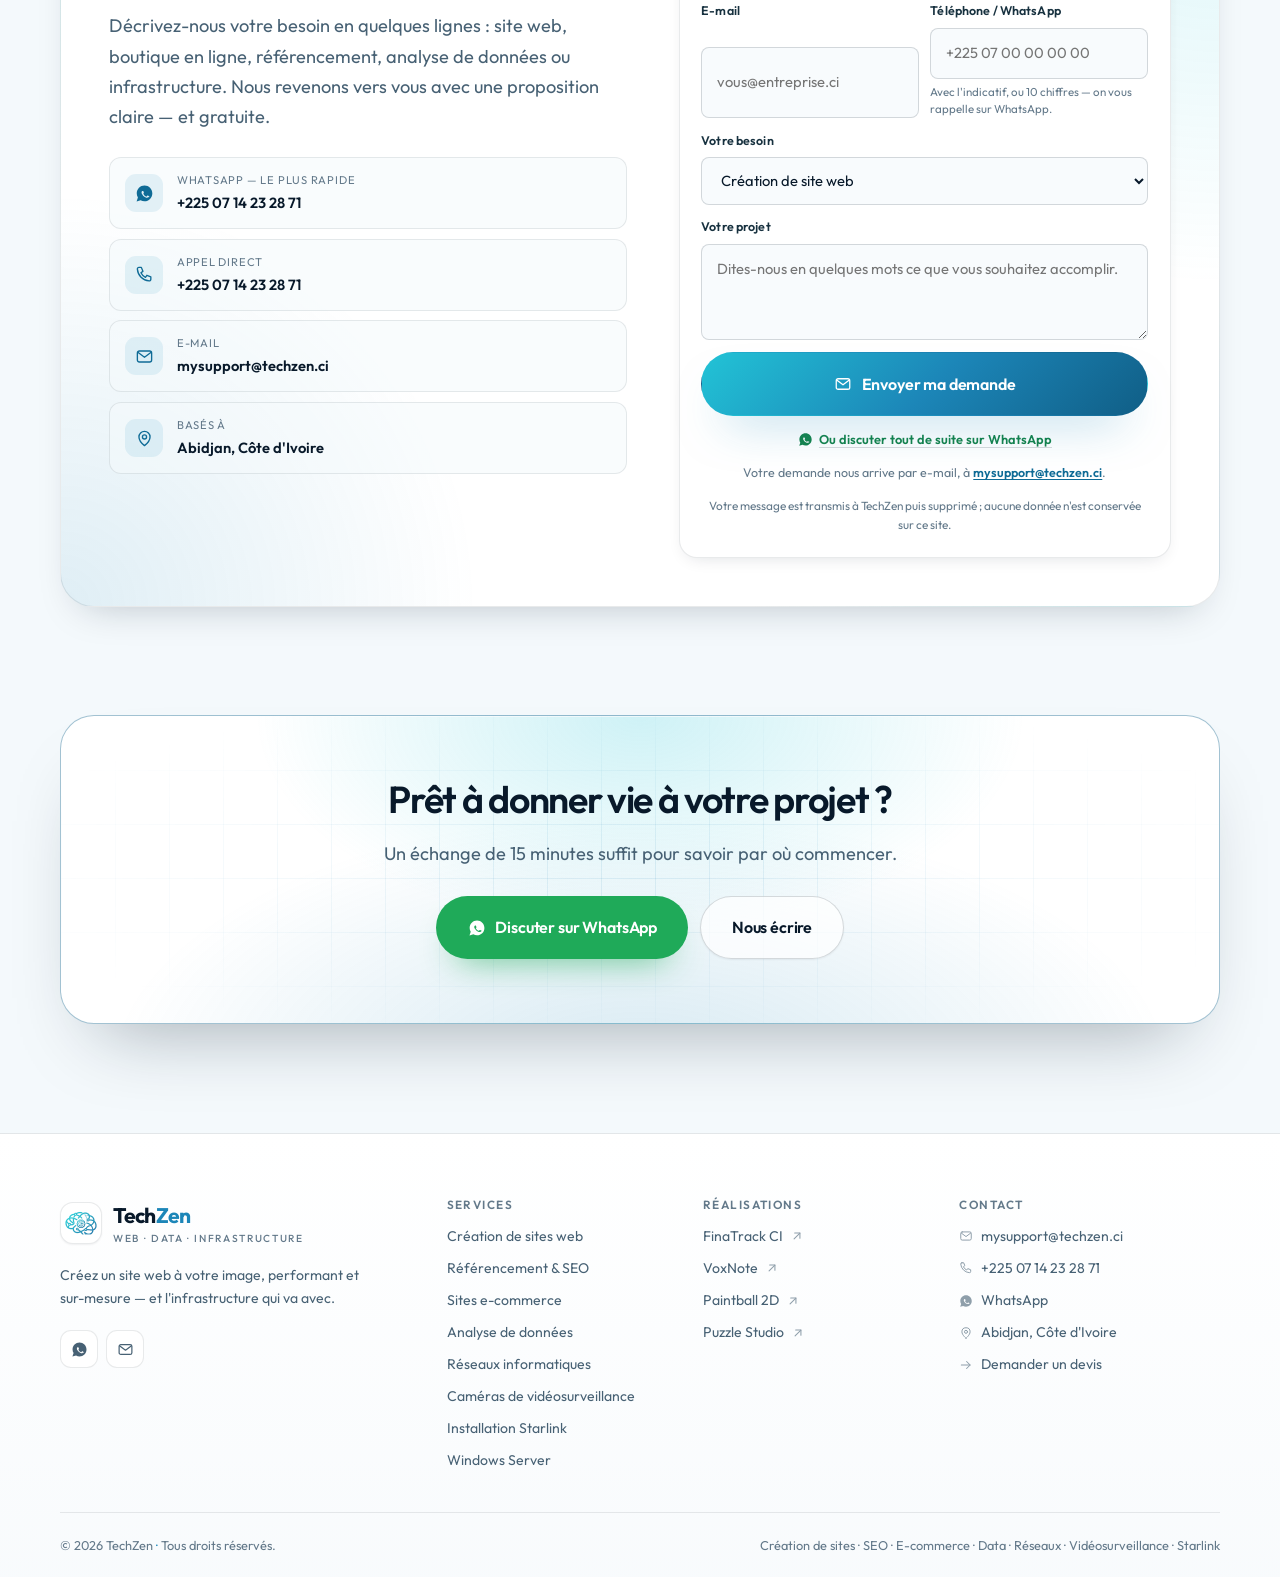
==== commit 8b155426: "Réalisations : retrait des pastilles de technologies Chaque carte projet répétait ses technos en pet" ====
--- a/index.html
+++ b/index.html
@@ -464,12 +464,6 @@
                         de ce que nous faisons en <strong>analyse de données utiles au quotidien</strong> —
                         chiffres clairs, décisions immédiates.
                     </p>
-                    <div class="project__tags">
-                        <span class="tag">HTML / CSS / JS</span>
-                        <span class="tag">Supabase</span>
-                        <span class="tag">PWA hors-ligne</span>
-                        <span class="tag">Data visualisation</span>
-                    </div>
                     <div class="project__thumbs">
                         <button type="button" data-full="assets/img/finatrack-analyses.webp" data-caption="FinaTrack — écran d'analyse des dépenses"><img src="assets/img/finatrack-analyses.webp" alt="FinaTrack — écran d'analyse des dépenses" loading="lazy"></button>
                         <button type="button" data-full="assets/img/finatrack-mobile.webp" data-caption="FinaTrack — versions mobiles accueil, budget et épargne"><img src="assets/img/finatrack-mobile.webp" alt="FinaTrack — versions mobiles accueil, budget et épargne" loading="lazy"></button>
@@ -505,12 +499,6 @@
                         Une PWA installable, synchronisée et sécurisée : l'exemple parfait d'une
                         application métier sur-mesure.
                     </p>
-                    <div class="project__tags">
-                        <span class="tag">React + Vite</span>
-                        <span class="tag">Web Speech API</span>
-                        <span class="tag">Supabase</span>
-                        <span class="tag">PWA</span>
-                    </div>
                     <div class="project__thumbs">
                         <button type="button" data-full="assets/img/voxnote-mobile.webp" data-caption="VoxNote — dictée vocale et partage WhatsApp"><img src="assets/img/voxnote-mobile.webp" alt="VoxNote — dictée vocale et partage WhatsApp" loading="lazy"></button>
                         <button type="button" data-full="assets/img/voxnote-auth.webp" data-caption="VoxNote — connexion, capture photo et installation PWA"><img src="assets/img/voxnote-auth.webp" alt="VoxNote — connexion, capture photo et installation PWA" loading="lazy"></button>
@@ -549,12 +537,6 @@
                         pour tenir dans un seul fichier. La preuve qu'une expérience interactive
                         peut être fluide, légère et amusante.
                     </p>
-                    <div class="project__tags">
-                        <span class="tag">TypeScript</span>
-                        <span class="tag">Canvas 2D</span>
-                        <span class="tag">Gameplay temps réel</span>
-                        <span class="tag">Mobile</span>
-                    </div>
                     <div class="project__thumbs">
                         <button type="button" data-full="assets/img/paintball-pc.webp" data-caption="PAINTBALL 2D — version PC : poste de jeu, clavier et souris"><img src="assets/img/paintball-pc.webp" alt="PAINTBALL 2D — version PC sur poste de jeu" loading="lazy"></button>
                         <button type="button" data-full="assets/img/paintball-reel.webp" data-caption="PAINTBALL 2D — vue réelle du jeu en pleine partie"><img src="assets/img/paintball-reel.webp" alt="PAINTBALL 2D — vue réelle du jeu en pleine partie" loading="lazy"></button>
@@ -595,12 +577,6 @@
                         générées à la volée et six niveaux jusqu'à 1 296 pièces. Zéro dépendance,
                         zéro friction.
                     </p>
-                    <div class="project__tags">
-                        <span class="tag">HTML / CSS / JS</span>
-                        <span class="tag">Génération canvas</span>
-                        <span class="tag">Hors-ligne</span>
-                        <span class="tag">Responsive</span>
-                    </div>
                     <div class="project__thumbs">
                         <button type="button" data-full="assets/img/puzzle-pc.webp" data-caption="Puzzle Studio — maquette multi-écrans : ordinateur et mobile côte à côte"><img src="assets/img/puzzle-pc.webp" alt="Puzzle Studio — maquette multi-écrans, ordinateur et mobile" loading="lazy"></button>
                         <button type="button" data-full="assets/img/puzzle-mobile.webp" data-caption="Puzzle Studio — version mobile, grille 3×3 et pièces à placer"><img src="assets/img/puzzle-mobile.webp" alt="Puzzle Studio — version mobile, grille et pièces à placer" loading="lazy"></button>
--- a/styles.css
+++ b/styles.css
@@ -1482,18 +1482,6 @@
 .project h3 { font-size: clamp(1.12rem, 1rem + .5vw, 1.4rem); }
 .project p { font-size: .93rem; }
 
-.project__tags { display: flex; flex-wrap: wrap; gap: .35rem; }
-
-.tag {
-    font-size: .7rem;
-    font-weight: 500;
-    padding: .22rem .6rem;
-    border-radius: 999px;
-    background: var(--surface-2);
-    border: 1px solid var(--line);
-    color: var(--text);
-}
-
 .project__actions {
     display: flex;
     flex-wrap: wrap;
@@ -2842,8 +2830,7 @@
     -webkit-backdrop-filter: blur(10px);
 }
 
-.chip,
-.tag {
+.chip {
     border-color: color-mix(in srgb, var(--brand) 12%, var(--line));
     background: color-mix(in srgb, var(--surface) 80%, var(--surface-2));
 }
